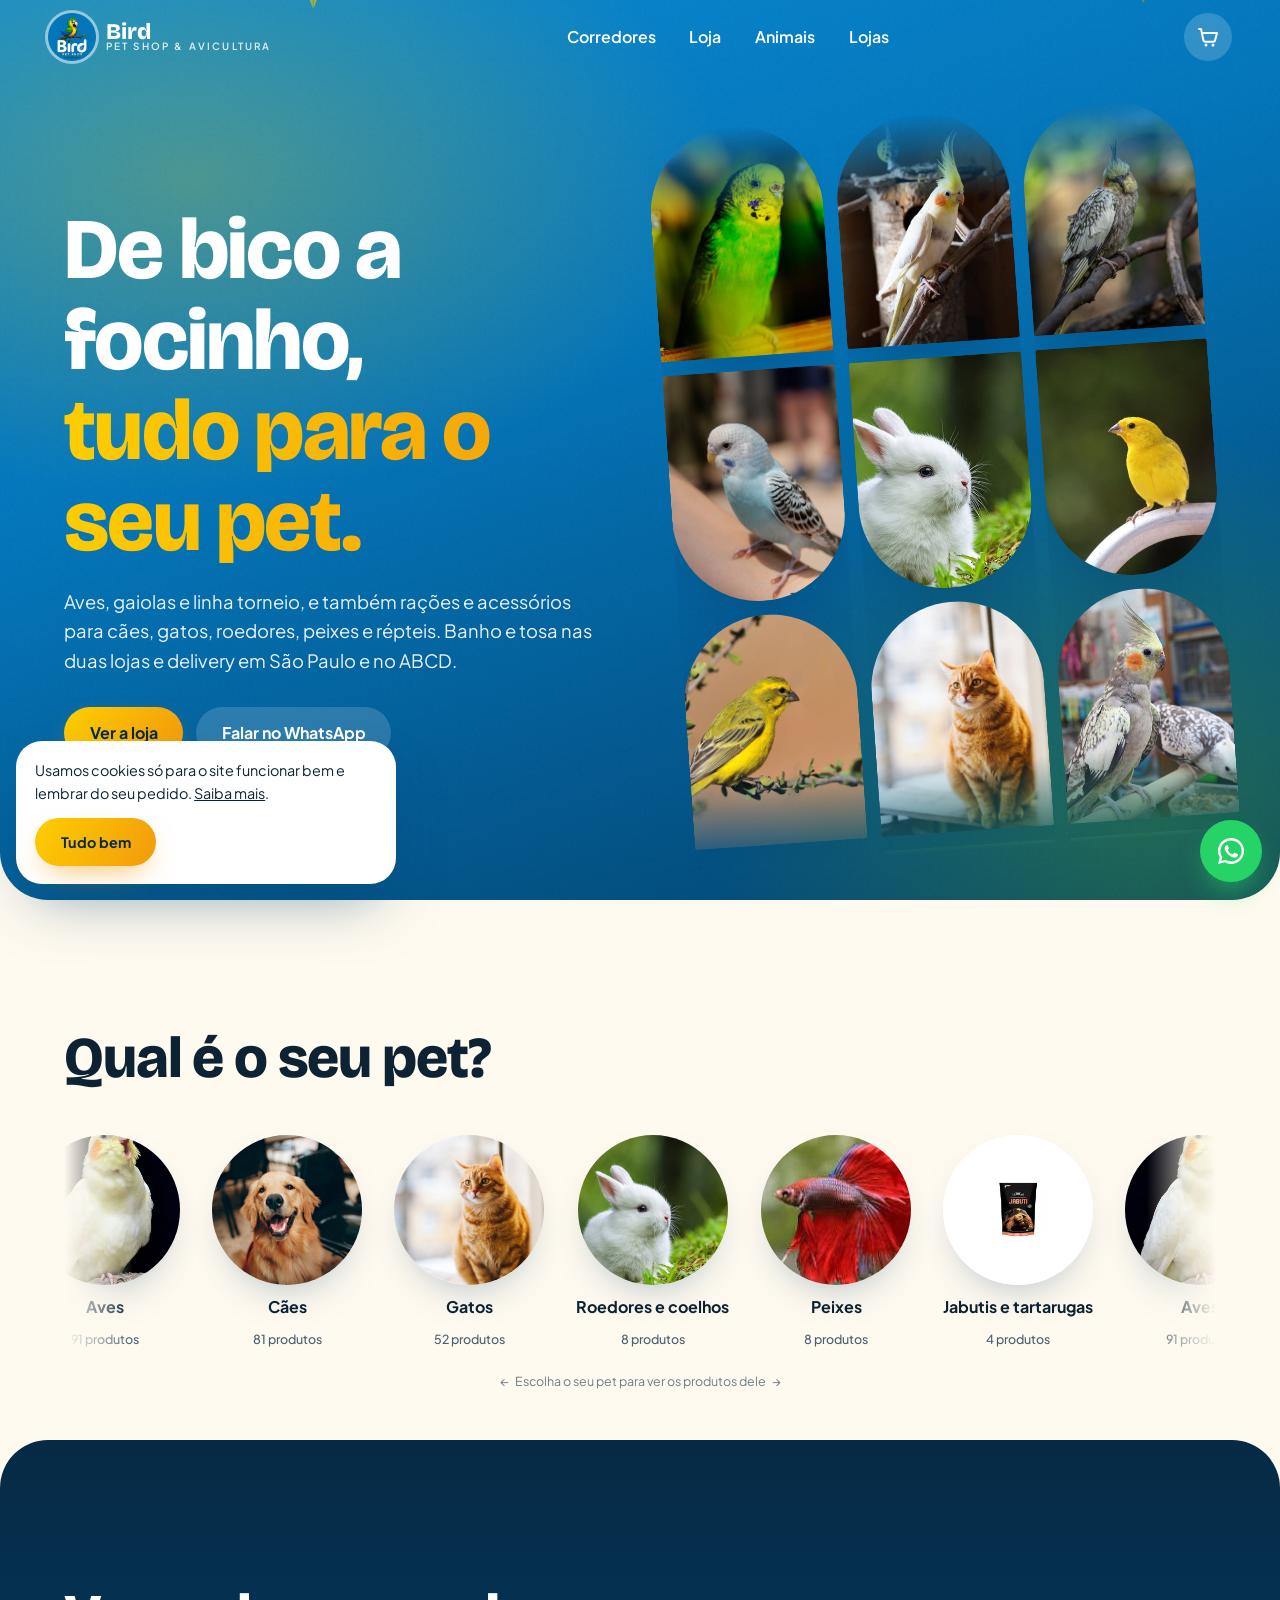
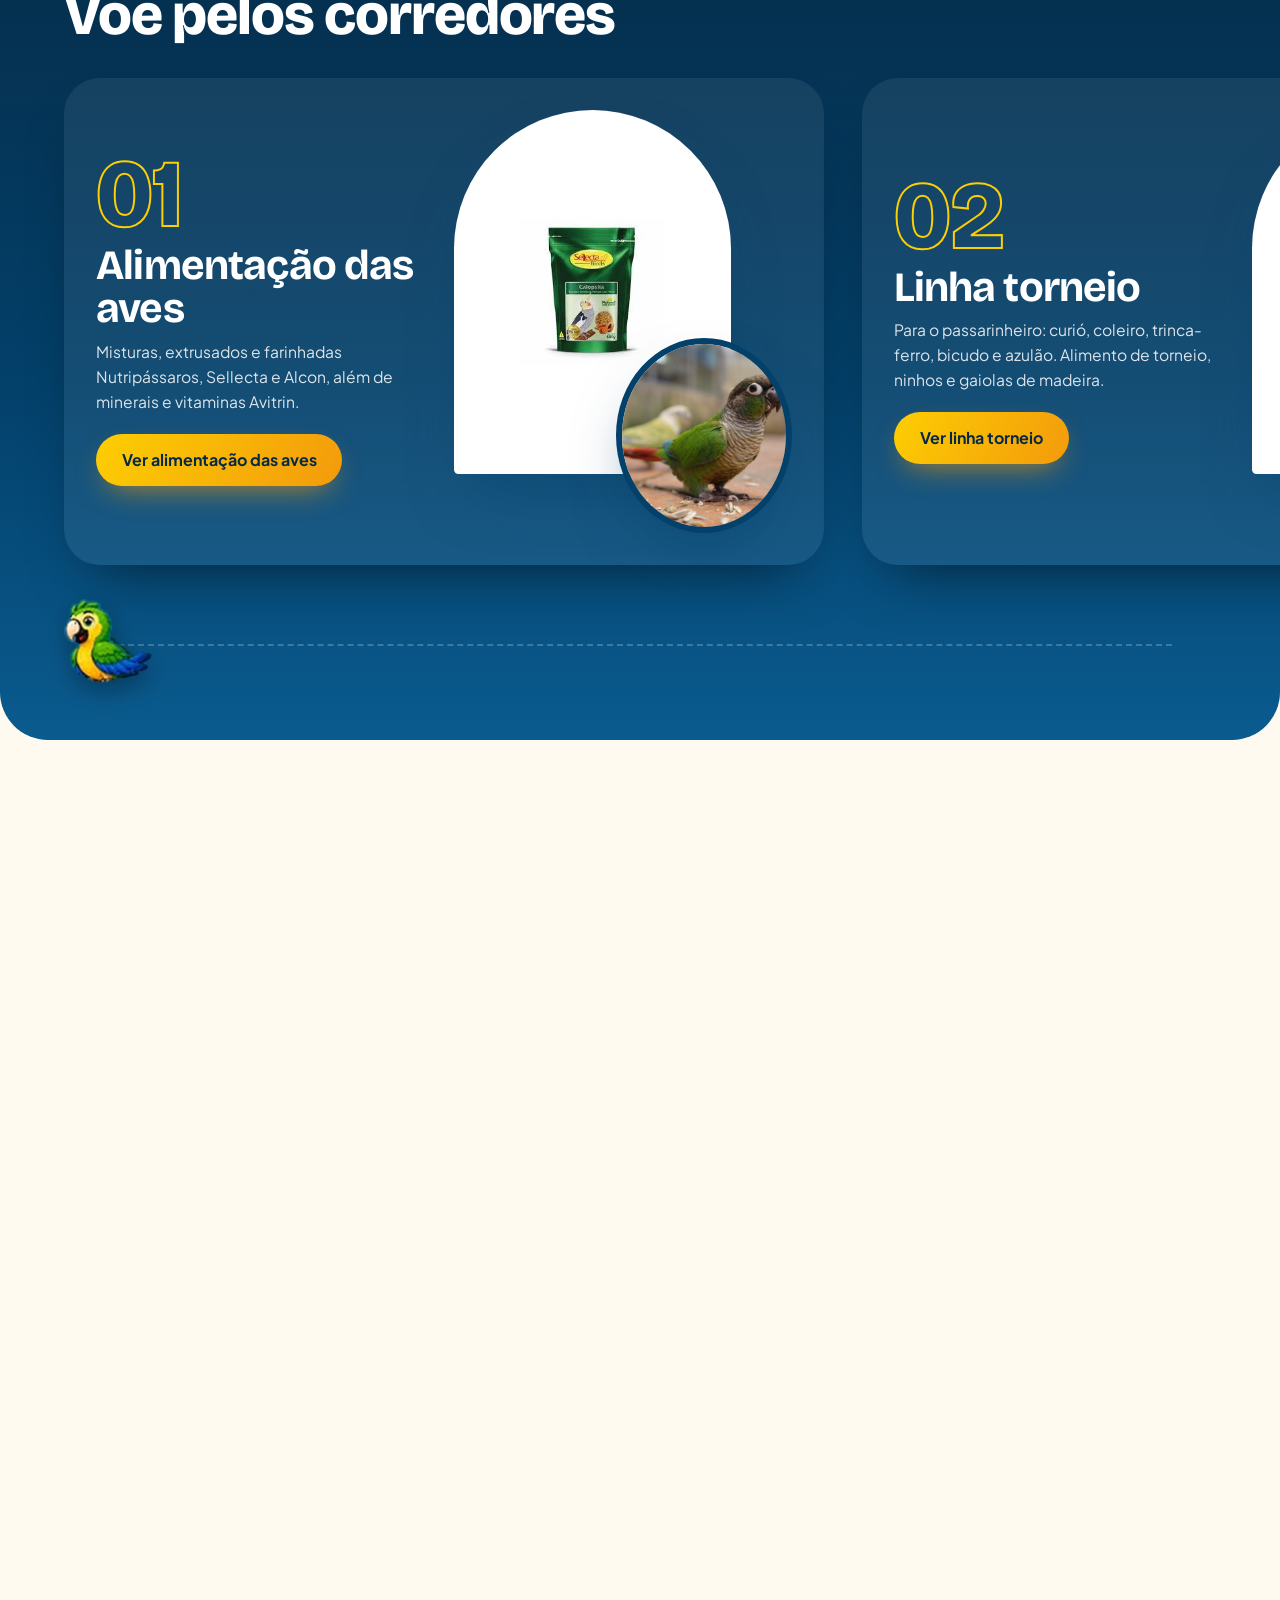
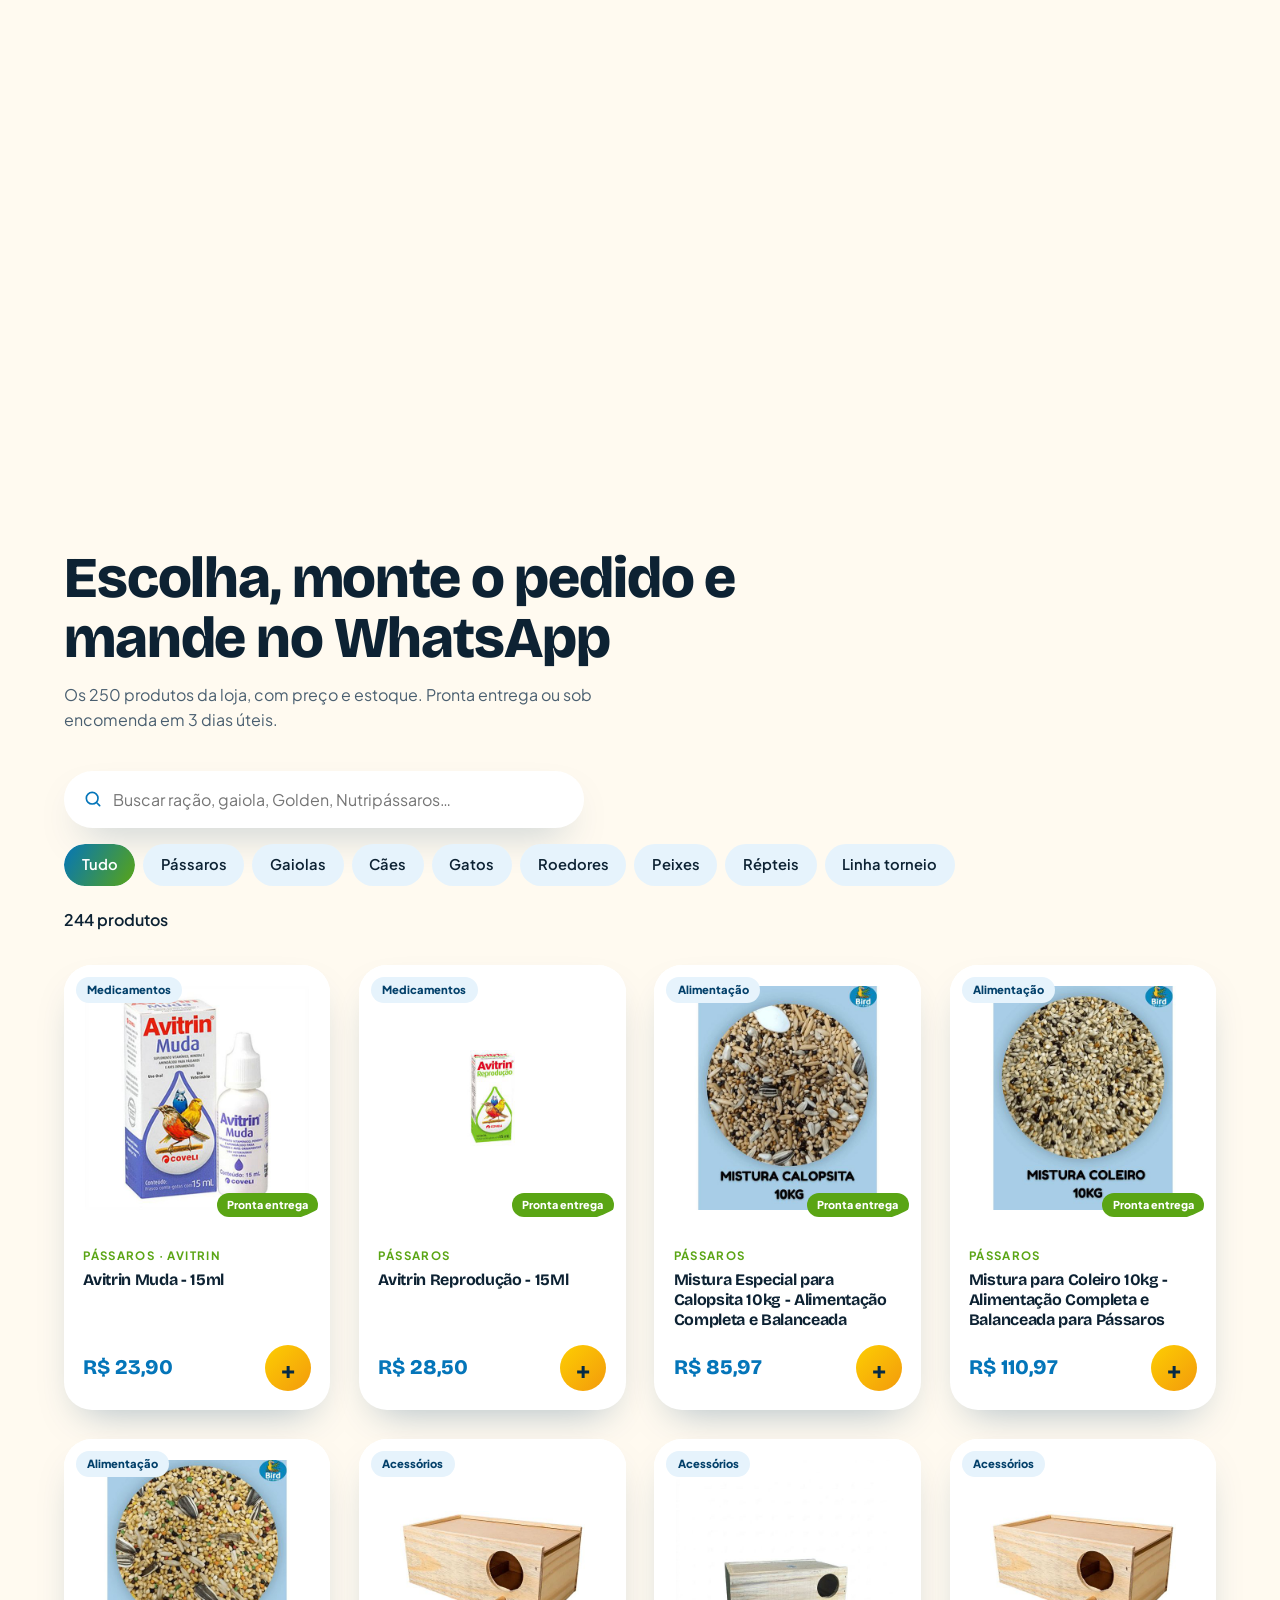
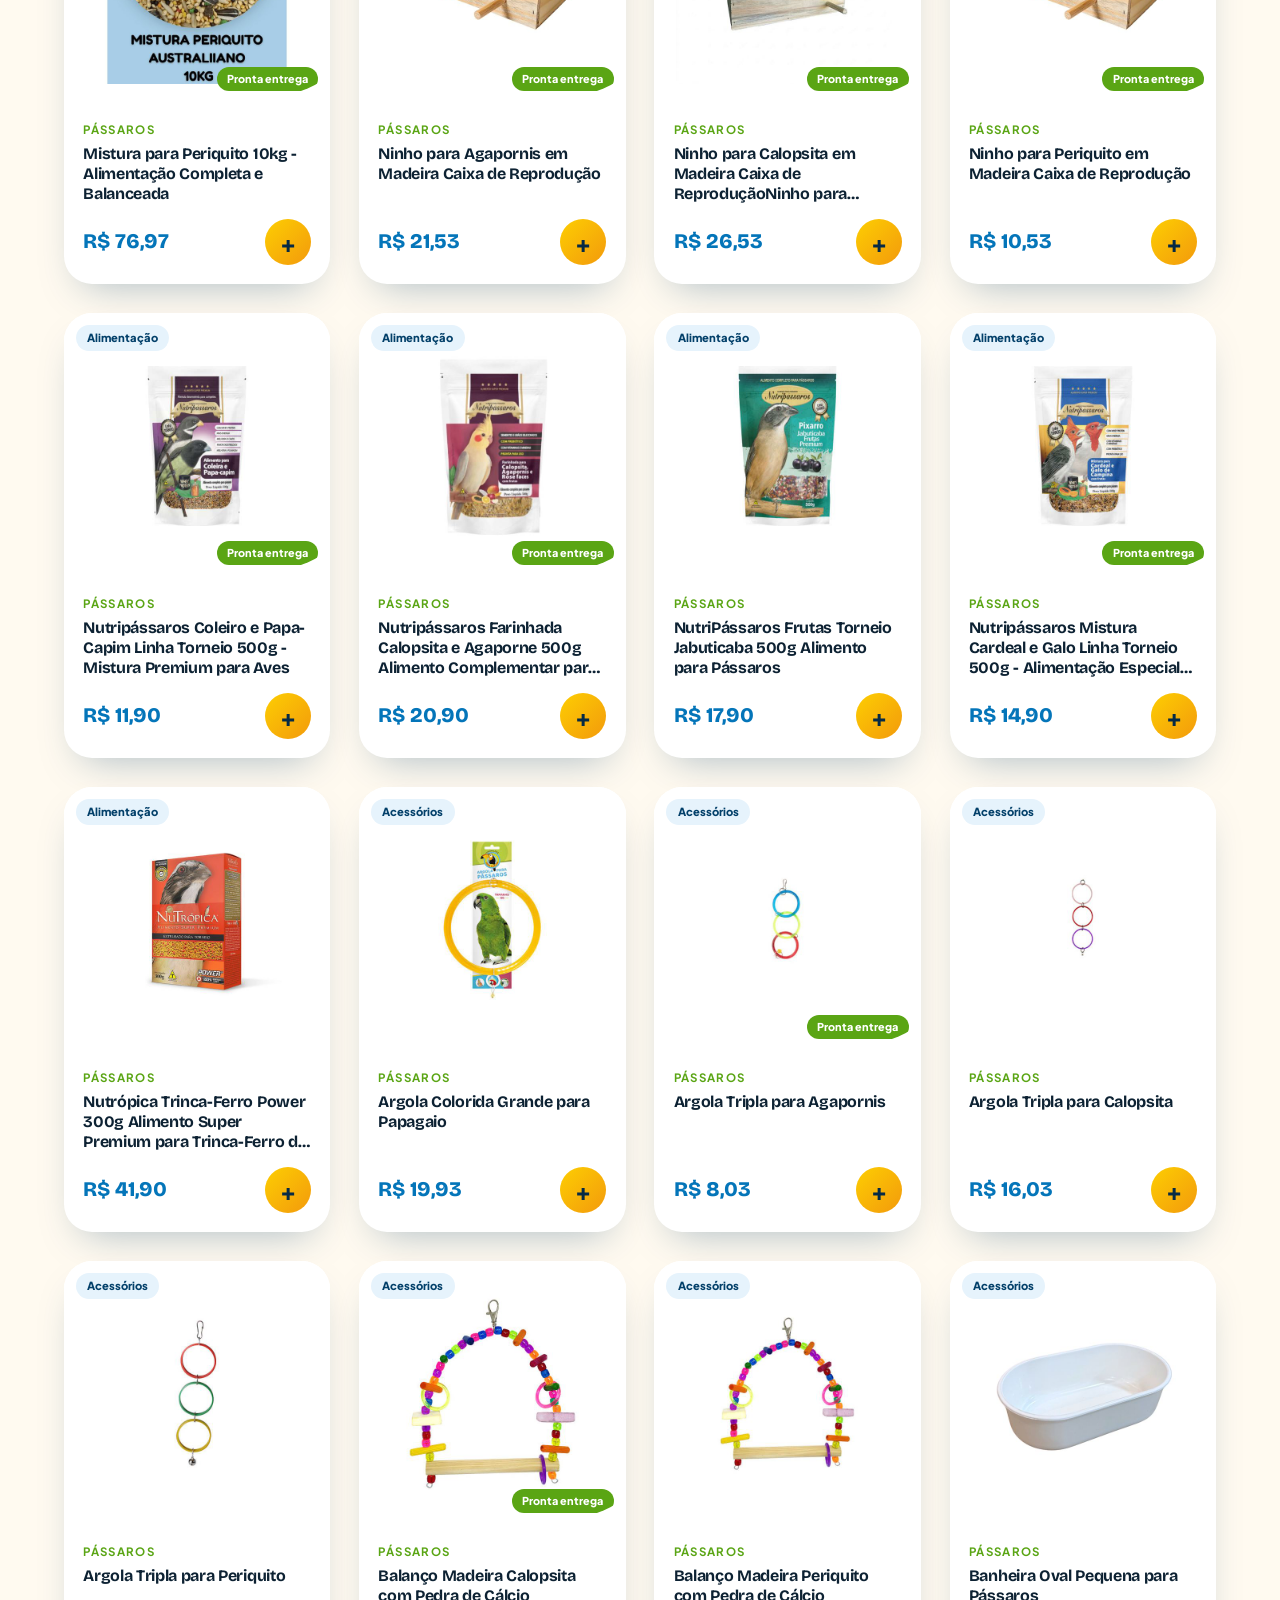
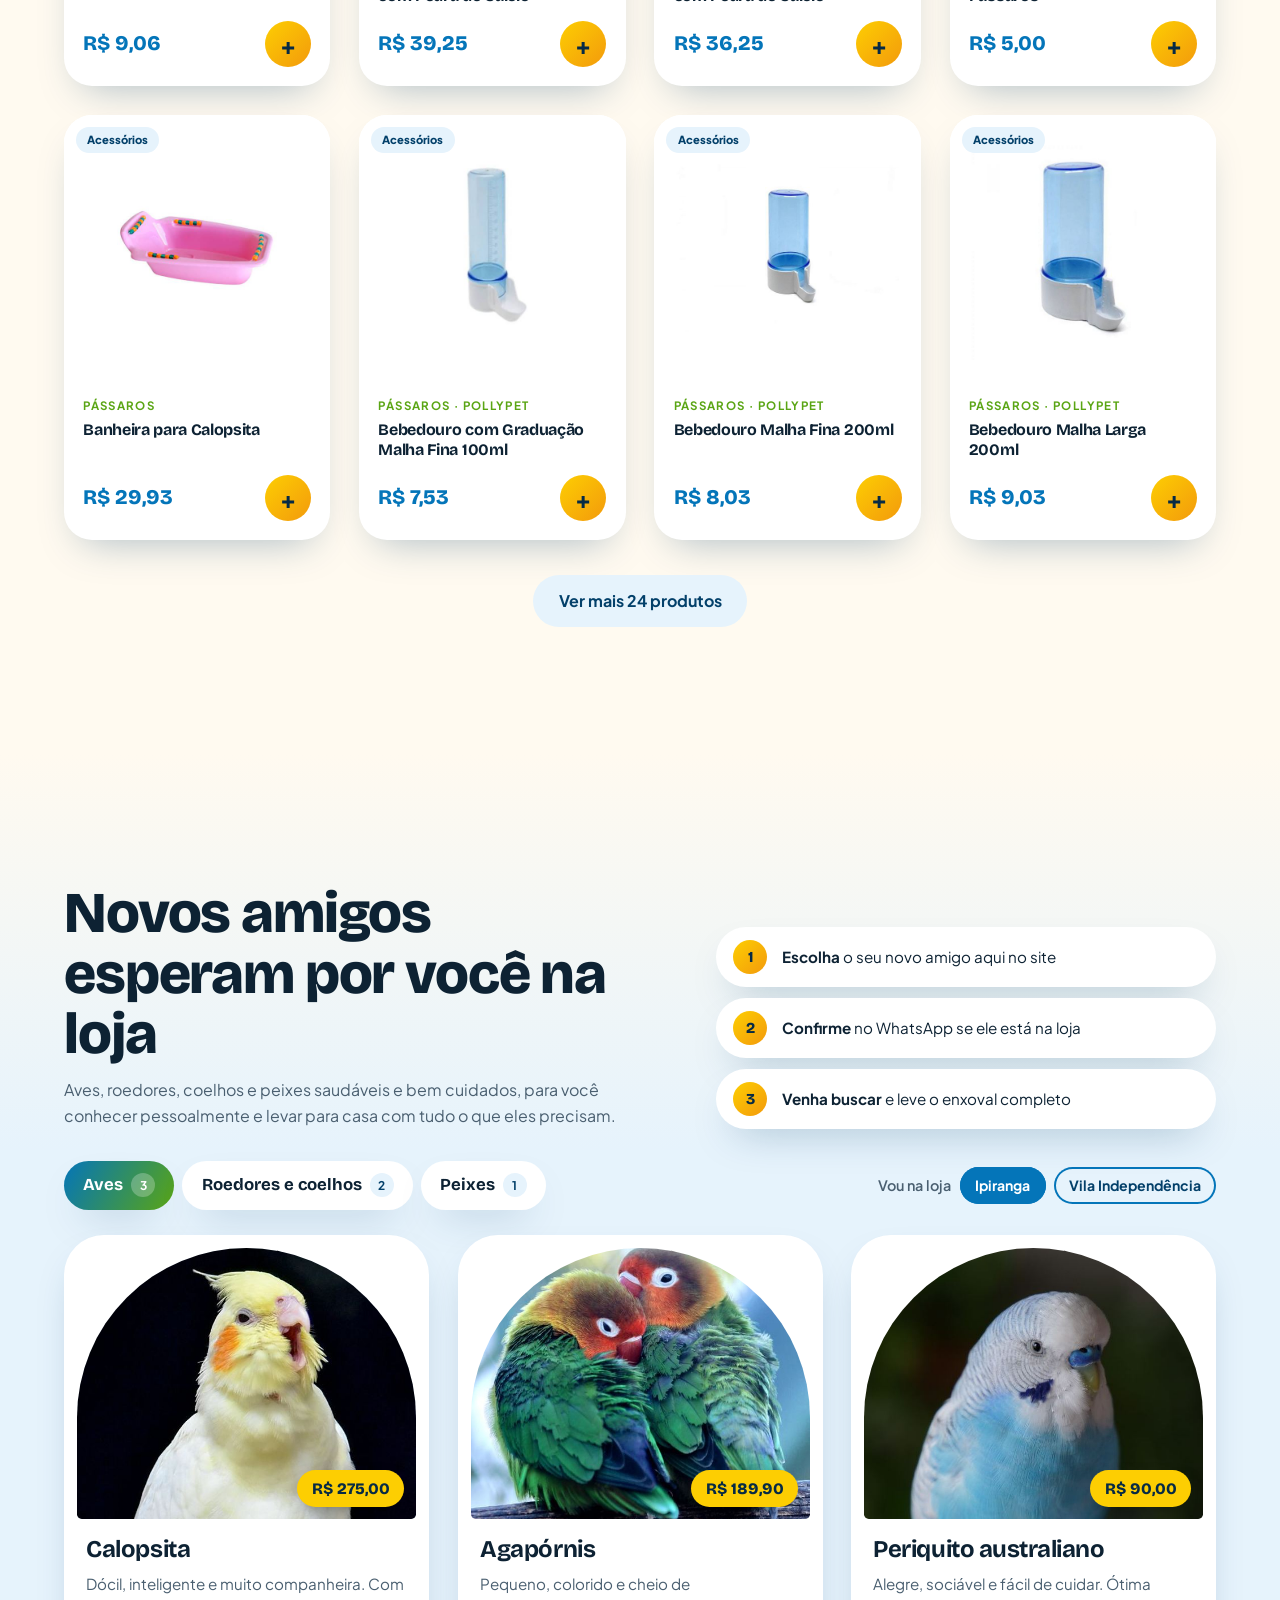
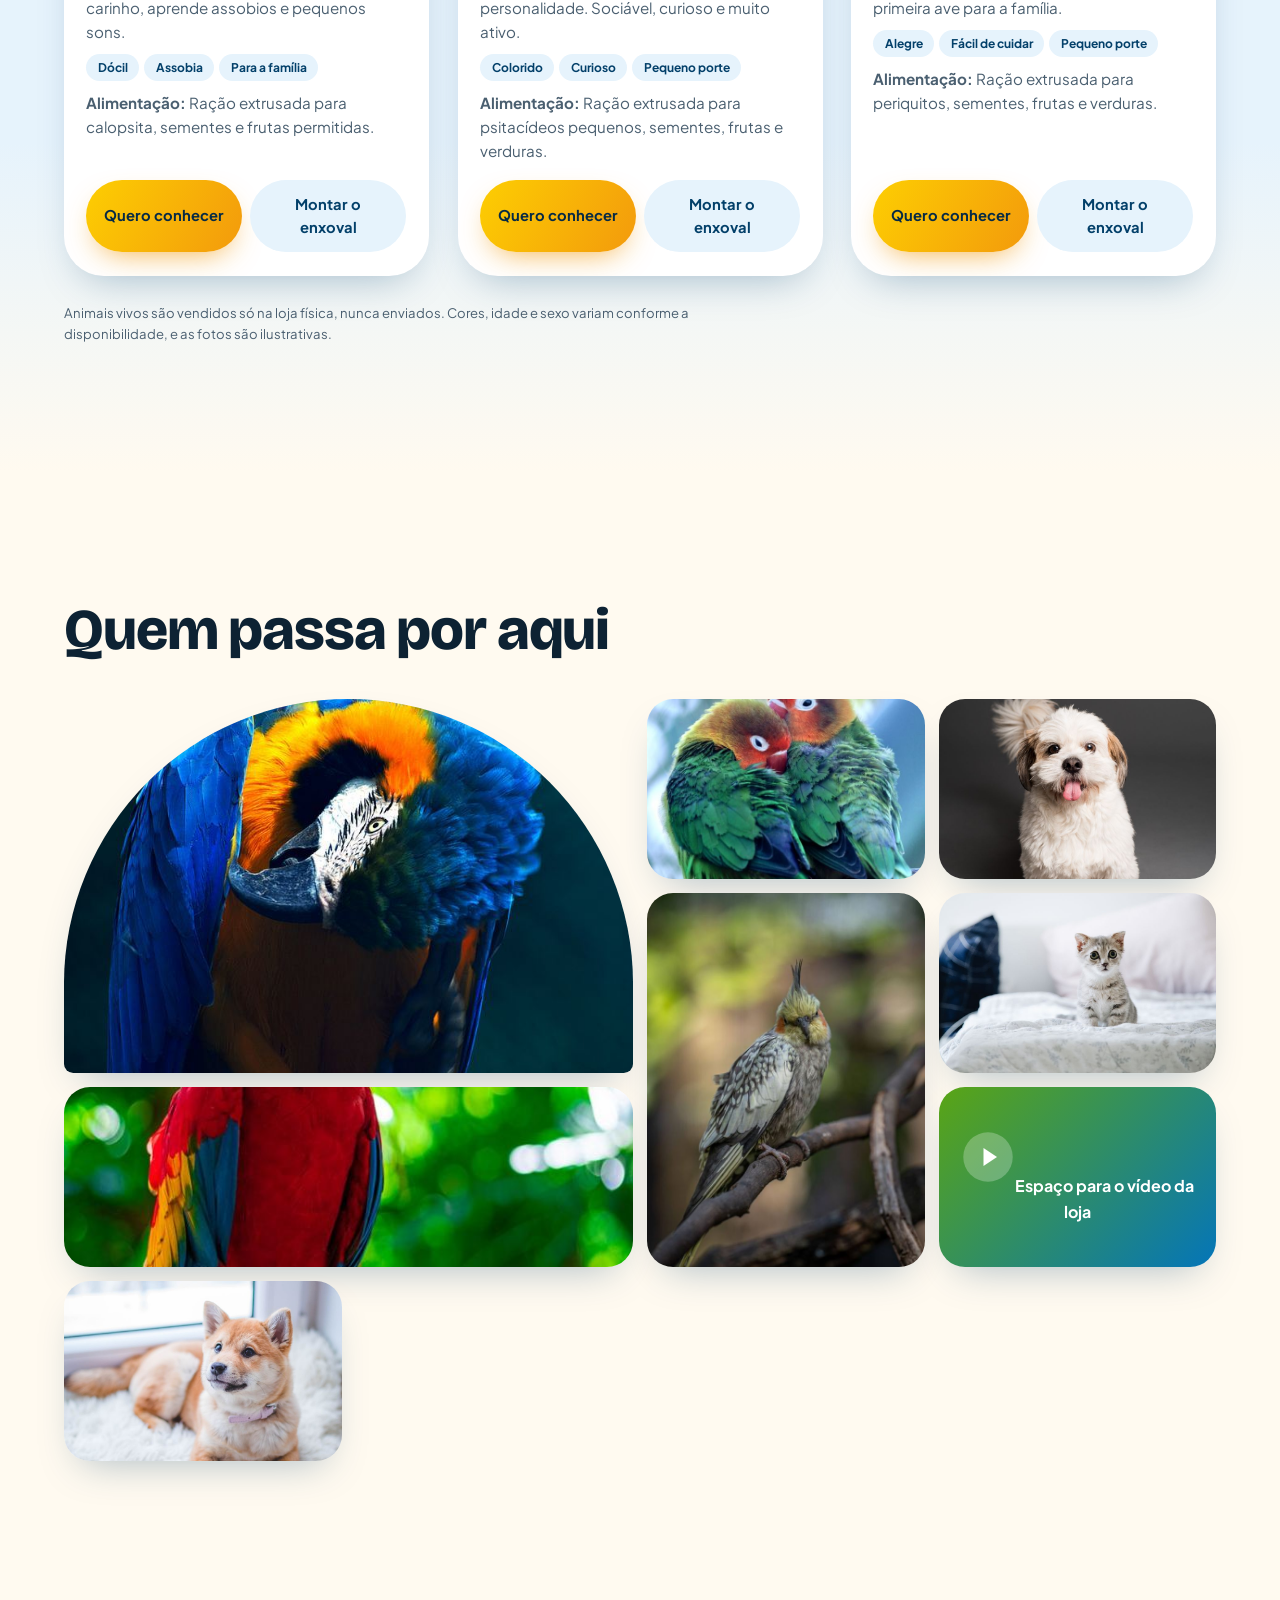
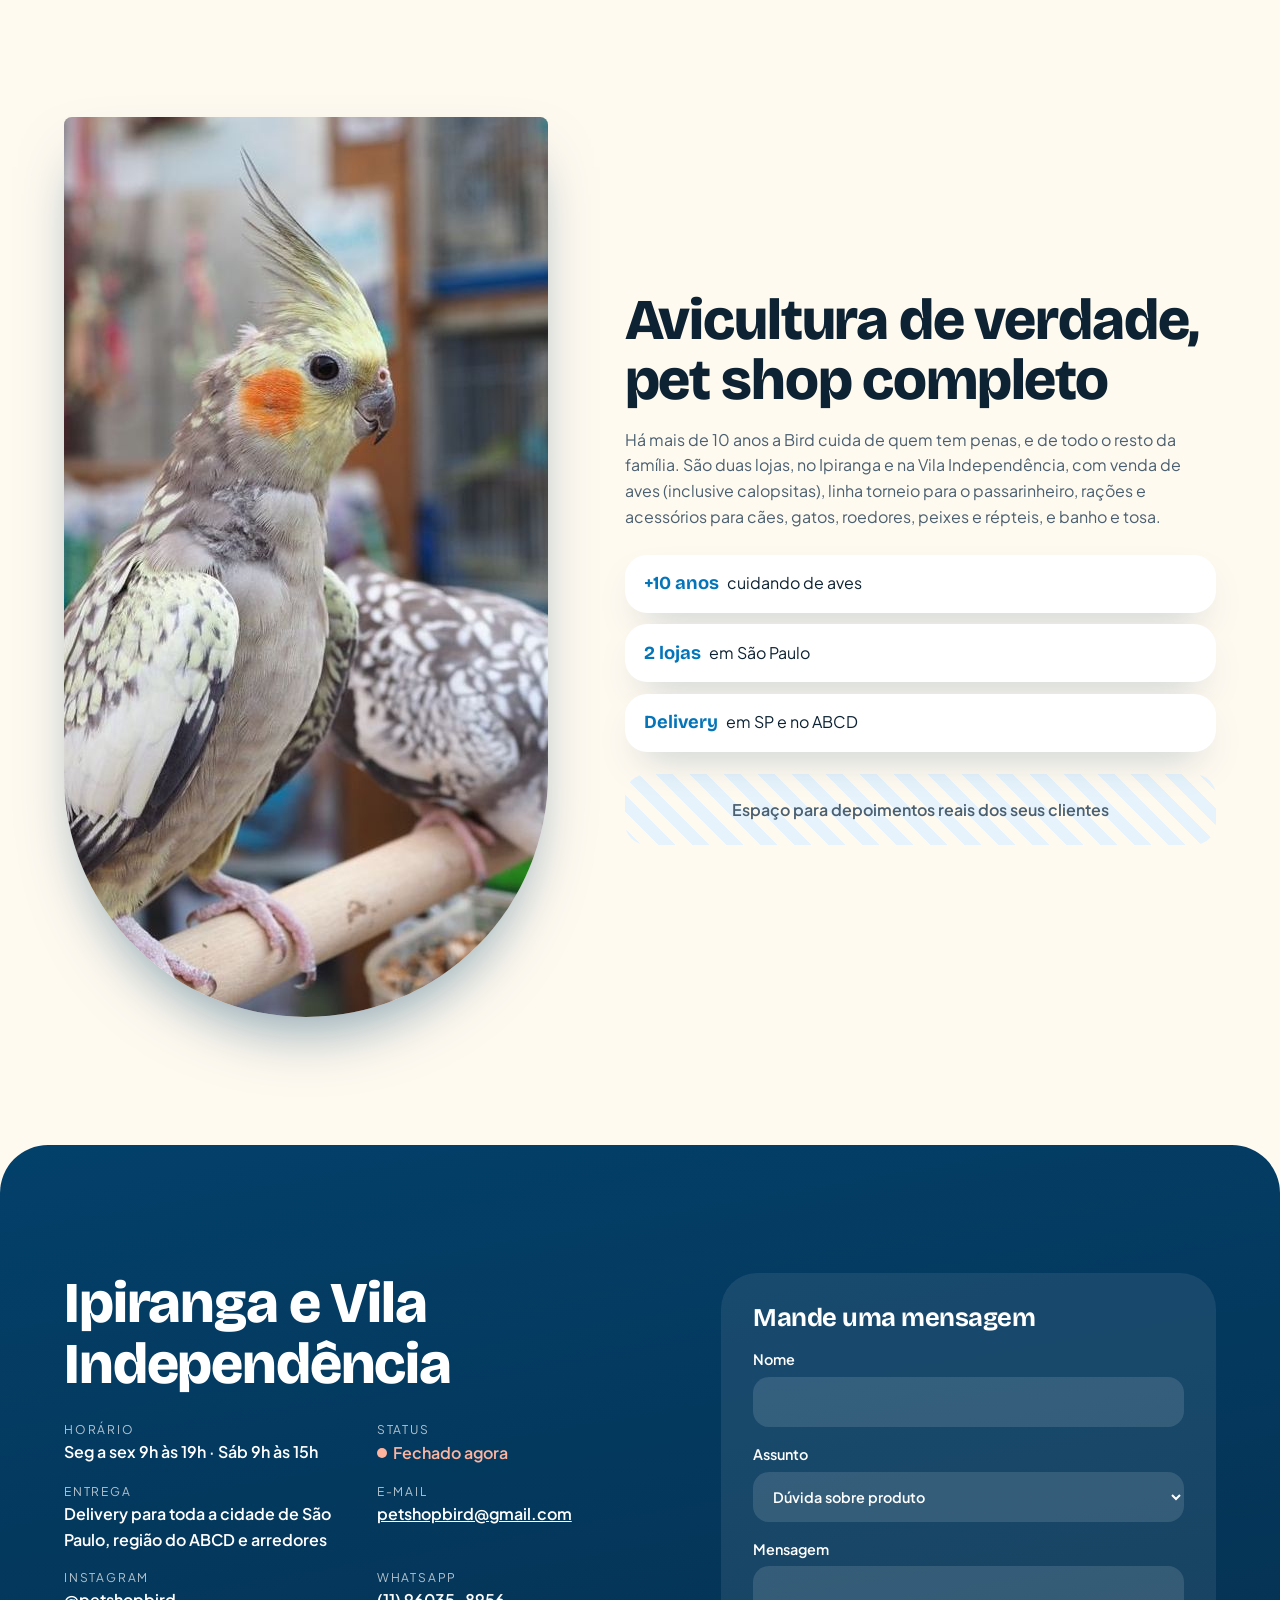
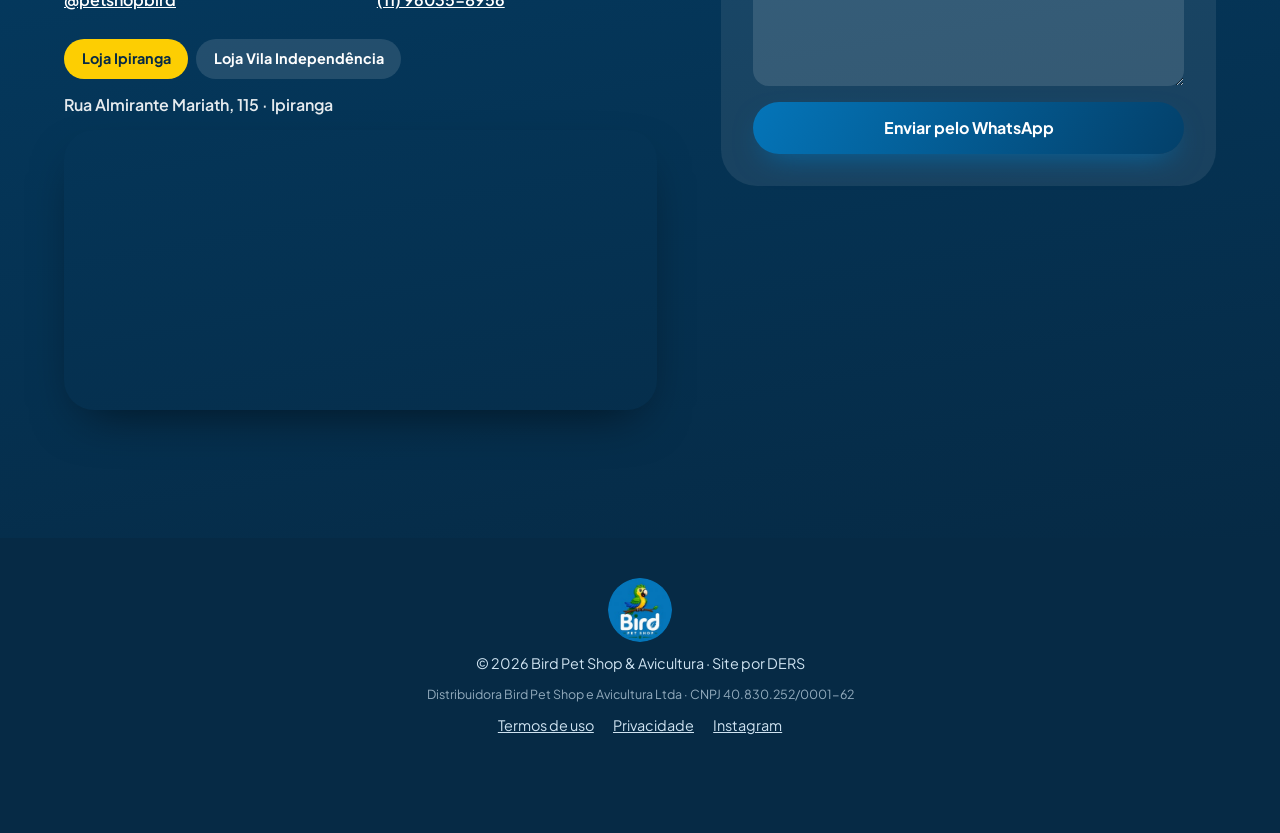
==== index.html @ 0724be49 "Papagaio da Bird voando pelos corredores, arrastável Co-Authored-By: Claude Opus 5.5 <noreply@anthro" ====
<!doctype html>
<html lang="pt-BR">
<head>
<meta charset="utf-8">
<meta name="viewport" content="width=device-width, initial-scale=1, viewport-fit=cover">
<title>Bird Pet Shop &amp; Avicultura · Ipiranga e Vila Independência, SP</title>
<meta name="description" content="Pet shop e avicultura no Ipiranga e na Vila Independência, em São Paulo: aves, gaiolas e linha torneio, rações e acessórios para cães, gatos, roedores, peixes e répteis, banho e tosa. Delivery em SP e ABCD.">
<meta name="theme-color" content="#0475b9">
<meta property="og:type" content="website">
<meta property="og:title" content="Bird Pet Shop &amp; Avicultura · Tudo para o seu pet">
<meta property="og:description" content="Avicultura e pet shop com duas lojas em São Paulo, banho e tosa e delivery. Monte seu pedido e mande pelo WhatsApp.">
<meta property="og:image" content="og.jpg">
<meta name="twitter:card" content="summary_large_image">
<link rel="icon" type="image/png" href="favicon.png">
<link rel="apple-touch-icon" href="favicon.png">
<link rel="preconnect" href="https://fonts.googleapis.com">
<link rel="preconnect" href="https://fonts.gstatic.com" crossorigin>
<link href="https://fonts.googleapis.com/css2?family=Bricolage+Grotesque:opsz,wght@12..96,500;12..96,700;12..96,800&family=Plus+Jakarta+Sans:wght@400;500;600;700&display=swap" rel="stylesheet">
<link rel="stylesheet" href="styles.css">
</head>
<body>

<!-- Intro: uma pena cai, vira a logo e as asas se abrem -->
<div id="intro" class="intro" aria-hidden="true">
  <div class="asa asa-esq"></div>
  <div class="asa asa-dir"></div>
  <div class="intro-palco">
    <svg class="intro-pena" viewBox="0 0 60 160" aria-hidden="true"><path d="M30 4C12 30 6 70 14 110c4 18 10 30 16 46 6-16 12-28 16-46 8-40 2-80-16-106z" fill="#fdce02"/><path d="M30 10v146" stroke="#f39a0c" stroke-width="3" stroke-linecap="round"/></svg>
    <img class="intro-logo" src="logo.png" alt="" width="200" height="200">
  </div>
</div>

<!-- Topo fixo -->
<header class="topo" id="topo-barra">
  <a class="marca" href="#inicio" aria-label="Bird Pet Shop, início">
    <img src="logo.png" alt="Logo Bird Pet Shop" width="48" height="48">
    <span>Bird<small>pet shop &amp; avicultura</small></span>
  </a>
  <nav class="menu" id="menu" aria-label="Seções">
    <a href="#corredores">Corredores</a>
    <a href="#loja">Loja</a>
    <a href="#vivos">Animais</a>
    <a href="#contato">Lojas</a>
  </nav>
  <div class="topo-acoes">
    <button class="btn-carrinho" id="abrir-carrinho" aria-label="Abrir carrinho">
      <svg viewBox="0 0 24 24" aria-hidden="true"><path d="M3 4h2l2.4 11.2a2 2 0 0 0 2 1.6h7.7a2 2 0 0 0 2-1.5L21 8H6.2" fill="none" stroke="currentColor" stroke-width="2" stroke-linecap="round" stroke-linejoin="round"/><circle cx="10" cy="20" r="1.5" fill="currentColor"/><circle cx="17" cy="20" r="1.5" fill="currentColor"/></svg>
      <span class="contador" id="contador" hidden>0</span>
    </button>
    <button class="btn-menu" id="btn-menu" aria-label="Abrir menu" aria-expanded="false" aria-controls="menu"><span></span><span></span></button>
  </div>
</header>

<main id="inicio">

  <!-- Primeira tela: colunas de aves subindo e descendo -->
  <section class="hero" id="hero">
    <div class="penas" id="penas" aria-hidden="true"></div>
    <div class="hero-texto">
      <h1>De bico a focinho, <em>tudo para o seu pet.</em></h1>
      <p class="hero-sub">Aves, gaiolas e linha torneio, e também rações e acessórios para cães, gatos, roedores, peixes e répteis. Banho e tosa nas duas lojas e delivery em São Paulo e no ABCD.</p>
      <div class="hero-botoes">
        <a class="btn btn-sol" href="#loja">Ver a loja</a>
        <a class="btn btn-vidro" data-whats="Olá! Vim pelo site da Bird e queria uma ajuda." href="#">Falar no WhatsApp</a>
      </div>
    </div>
    <div class="hero-colunas" id="hero-colunas" aria-label="Fotos de aves e pets"></div>
  </section>

  <!-- Para qual ave: atalho que filtra a loja -->
  <section class="especies secao" id="especies">
    <div class="cabeca">
      <h2>Qual é o seu pet?</h2>
    </div>
    <div class="especies-lista" id="especies-lista"></div>
    <p class="especies-dica">Escolha o seu pet para ver os produtos dele</p>
  </section>

  <!-- Interação assinatura: voo pelos corredores (rolagem horizontal presa) -->
  <section class="corredores" id="corredores" aria-label="Corredores da loja">
    <div class="corredores-fixo">
      <div class="corredores-cabeca">
        <h2>Voe pelos corredores</h2>
      </div>
      <div class="corredores-trilho" id="corredores-trilho"></div>
      <div class="voo" aria-hidden="true">
        <div class="voo-rastro"><span id="voo-feito"></span></div>
        <div class="ave-voo" id="voo-ave">
          <img class="ave-asa-tras" src="ave-asa.png" alt="" width="250" height="260">
          <img src="ave-corpo.png" alt="" width="250" height="260">
          <img class="ave-asa" src="ave-asa.png" alt="" width="250" height="260">
        </div>
        <p class="voo-dica" id="voo-dica">Arraste o passarinho</p>
      </div>
    </div>
  </section>

  <!-- Loja: catálogo com busca e filtros -->
  <section class="loja secao" id="loja">
    <div class="cabeca">
      <h2>Escolha, monte o pedido e mande no WhatsApp</h2>
      <p class="cabeca-sub">Os 250 produtos da loja, com preço e estoque. Pronta entrega ou sob encomenda em 3 dias úteis.</p>
    </div>
    <div class="filtros">
      <label class="busca">
        <svg viewBox="0 0 24 24" aria-hidden="true"><circle cx="11" cy="11" r="7" fill="none" stroke="currentColor" stroke-width="2"/><path d="m20 20-3.5-3.5" stroke="currentColor" stroke-width="2" stroke-linecap="round"/></svg>
        <input type="search" id="busca" placeholder="Buscar ração, gaiola, Golden, Nutripássaros…" aria-label="Buscar produtos">
      </label>
      <div class="pilulas" id="pilulas" role="group" aria-label="Departamentos"></div>
      <div class="subpilulas" id="subpilulas" role="group" aria-label="Subcategorias" hidden></div>
      <p class="filtro-ave" id="filtro-ave" hidden></p>
    </div>
    <div class="grade" id="grade"></div>
    <button class="btn btn-linha ver-mais" id="ver-mais" type="button" hidden>Ver mais</button>
    <p class="vazio" id="vazio" hidden>Nada encontrado. Tente outra palavra ou fale com a gente no WhatsApp.</p>
  </section>

  <!-- Animais vivos: só na loja física -->
  <section class="vivos secao" id="vivos">
    <div class="vivos-topo">
      <div class="cabeca">
        <h2>Novos amigos esperam por você na loja</h2>
        <p class="cabeca-sub">Aves, roedores, coelhos e peixes saudáveis e bem cuidados, para você conhecer pessoalmente e levar para casa com tudo o que eles precisam.</p>
      </div>
      <ol class="vivos-passos">
        <li><span><strong>Escolha</strong> o seu novo amigo aqui no site</span></li>
        <li><span><strong>Confirme</strong> no WhatsApp se ele está na loja</span></li>
        <li><span><strong>Venha buscar</strong> e leve o enxoval completo</span></li>
      </ol>
    </div>
    <div class="vivos-filtros">
      <div class="vivos-grupos" id="vivos-grupos" role="group" aria-label="Tipo de animal"></div>
      <div class="vivos-loja"><span>Vou na loja</span><div id="vivos-lojas" role="group" aria-label="Escolha a loja"></div></div>
    </div>
    <div class="vivos-lista" id="vivos-lista" aria-live="polite"></div>
    <p class="vivos-aviso">Animais vivos são vendidos só na loja física, nunca enviados. Cores, idade e sexo variam conforme a disponibilidade, e as fotos são ilustrativas.</p>
  </section>

  <!-- Galeria -->
  <section class="galeria secao" id="galeria">
    <div class="cabeca">
      <h2>Quem passa por aqui</h2>
    </div>
    <div class="galeria-grade" id="galeria-grade"></div>
  </section>

  <!-- Sobre -->
  <section class="sobre secao" id="sobre">
    <div class="sobre-foto"><img src="a-33953128.jpg" alt="Calopsitas coloridas no poleiro de uma loja" loading="lazy" width="700" height="900"></div>
    <div class="sobre-texto">
      <h2>Avicultura de verdade, pet shop completo</h2>
      <p>Há mais de 10 anos a Bird cuida de quem tem penas, e de todo o resto da família. São duas lojas, no Ipiranga e na Vila Independência, com venda de aves (inclusive calopsitas), linha torneio para o passarinheiro, rações e acessórios para cães, gatos, roedores, peixes e répteis, e banho e tosa.</p>
      <ul class="selos">
        <li><strong>+10 anos</strong> cuidando de aves</li>
        <li><strong>2 lojas</strong> em São Paulo</li>
        <li><strong>Delivery</strong> em SP e no ABCD</li>
      </ul>
      <div class="depoimentos-vaga">Espaço para depoimentos reais dos seus clientes</div>
    </div>
  </section>

  <!-- Contato -->
  <section class="contato secao" id="contato">
    <div class="contato-info">
      <h2>Ipiranga e Vila Independência</h2>
      <dl class="info">
        <div><dt>Horário</dt><dd id="horario-texto"></dd></div>
        <div><dt>Status</dt><dd><span class="aberto" id="aberto"></span></dd></div>
        <div><dt>Entrega</dt><dd id="entrega-texto"></dd></div>
        <div><dt>E-mail</dt><dd><a id="email-texto" href="#"></a></dd></div>
        <div><dt>Instagram</dt><dd><a href="https://instagram.com/petshopbird" target="_blank" rel="noopener">@petshopbird</a></dd></div>
        <div><dt>WhatsApp</dt><dd><a href="#" id="whats-texto" data-whats="Olá! Vim pelo site da Bird.">(11) 96035-8956</a></dd></div>
      </dl>
      <div class="unidades" id="unidades" role="group" aria-label="Escolha a loja"></div>
      <p class="endereco" id="endereco-texto"></p>
      <div class="mapa">
        <iframe id="mapa-frame" title="Mapa da loja" loading="lazy" referrerpolicy="no-referrer-when-downgrade" src="about:blank"></iframe>
      </div>
    </div>
    <form class="contato-form" id="form-contato">
      <h3>Mande uma mensagem</h3>
      <label class="campo">Nome<input id="ct-nome" required autocomplete="name"></label>
      <label class="campo">Assunto
        <select id="ct-assunto"><option>Dúvida sobre produto</option><option>Encomenda</option><option>Banho e tosa</option><option>Animais vivos</option><option>Delivery</option><option>Outro</option></select>
      </label>
      <label class="campo">Mensagem<textarea id="ct-msg" rows="4" required></textarea></label>
      <button class="btn btn-azul" type="submit">Enviar pelo WhatsApp</button>
    </form>
  </section>

</main>

<footer class="rodape">
  <img src="logo.png" alt="" width="64" height="64" loading="lazy">
  <p>© <span id="ano">2026</span> Bird Pet Shop &amp; Avicultura · Site por DERS</p>
  <p class="rodape-cnpj">Distribuidora Bird Pet Shop e Avicultura Ltda · CNPJ 40.830.252/0001-62</p>
  <p class="rodape-links"><a href="termos.html">Termos de uso</a><a href="privacidade.html">Privacidade</a><a href="https://instagram.com/petshopbird" target="_blank" rel="noopener">Instagram</a></p>
</footer>

<!-- WhatsApp flutuante -->
<a class="whats-flutuante" href="#" data-whats="Olá! Vim pelo site da Bird." aria-label="Falar no WhatsApp">
  <svg viewBox="0 0 32 32" aria-hidden="true"><path fill="currentColor" d="M16 3a13 13 0 0 0-11.2 19.6L3 29l6.6-1.7A13 13 0 1 0 16 3zm0 23.6a10.6 10.6 0 0 1-5.4-1.5l-.4-.2-3.9 1 1-3.8-.2-.4A10.6 10.6 0 1 1 16 26.6zm5.8-7.9c-.3-.2-1.9-.9-2.2-1s-.5-.2-.7.2-.8 1-1 1.2-.4.2-.7.1a8.7 8.7 0 0 1-4.3-3.8c-.3-.6.3-.5 1-1.7.1-.2 0-.4 0-.5l-1-2.4c-.3-.6-.5-.5-.7-.5h-.6a1.2 1.2 0 0 0-.9.4 3.7 3.7 0 0 0-1.1 2.7 6.5 6.5 0 0 0 1.3 3.4 14.6 14.6 0 0 0 5.6 5c2.1.9 2.9 1 4 .8a3.4 3.4 0 0 0 2.2-1.6 2.8 2.8 0 0 0 .2-1.6c-.1-.1-.3-.2-.6-.4z"/></svg>
</a>

<!-- Produto aberto -->
<div class="modal" id="modal-produto" hidden role="dialog" aria-modal="true" aria-labelledby="mp-nome">
  <div class="modal-fundo" data-fechar></div>
  <div class="modal-caixa">
    <button class="fechar" data-fechar aria-label="Fechar">×</button>
    <div class="mp-foto"><img id="mp-img" src="" alt=""></div>
    <div class="mp-info">
      <h3 id="mp-nome"></h3>
      <p id="mp-desc"></p>
      <p class="mp-ideal" id="mp-ideal"></p>
      <div class="mp-linha">
        <div class="qtd"><button type="button" id="mp-menos" aria-label="Menos">−</button><span id="mp-qtd">1</span><button type="button" id="mp-mais" aria-label="Mais">+</button></div>
        <strong class="preco" id="mp-preco"></strong>
      </div>
      <button class="btn btn-sol largo" id="mp-add">Adicionar ao pedido</button>
    </div>
  </div>
</div>

<!-- Carrinho -->
<aside class="carrinho" id="carrinho" hidden aria-label="Seu pedido">
  <div class="carrinho-fundo" data-fechar-c></div>
  <div class="carrinho-painel">
    <div class="carrinho-topo">
      <h3>Seu pedido</h3>
      <button class="fechar" data-fechar-c aria-label="Fechar">×</button>
    </div>
    <div class="carrinho-itens" id="carrinho-itens"></div>
    <div class="carrinho-pe" id="carrinho-pe">
      <div class="total"><span>Total</span><strong id="total">R$ 0,00</strong></div>
      <div class="entrega" role="radiogroup" aria-label="Como receber">
        <label><input type="radio" name="entrega" value="Retirar na loja" checked> Retirar na loja</label>
        <label><input type="radio" name="entrega" value="Delivery (SP e ABCD)"> Delivery</label>
      </div>
      <label class="campo">Seu nome<input id="c-nome" autocomplete="name"></label>
      <button class="btn btn-azul largo" id="enviar-pedido">Enviar pedido pelo WhatsApp</button>
      <button class="btn btn-linha largo" id="pagar-online">Pagar online (Pix ou cartão)</button>
    </div>
    <div class="pagamento" id="pagamento" hidden>
      <h4>Pagamento online</h4>
      <div class="pg-abas" role="tablist">
        <button class="ativa" data-pg="pix" role="tab">Pix</button>
        <button data-pg="cartao" role="tab">Cartão</button>
      </div>
      <div class="pg-pix" id="pg-pix">
        <div class="qr" aria-hidden="true"></div>
        <p>Total: <strong id="pg-total"></strong></p>
      </div>
      <div class="pg-cartao" id="pg-cartao" hidden>
        <label class="campo">Número do cartão<input inputmode="numeric" placeholder="0000 0000 0000 0000"></label>
        <div class="duas"><label class="campo">Validade<input placeholder="MM/AA"></label><label class="campo">CVV<input inputmode="numeric" placeholder="000"></label></div>
      </div>
      <p class="aviso-exemplo">Exemplo de tela. No site final o pagamento online é ligado a um meio de pagamento seguro (Mercado Pago, por exemplo).</p>
      <button class="btn btn-linha largo" id="voltar-pedido">Voltar</button>
    </div>
  </div>
</aside>

<!-- Foto ampliada -->
<div class="lightbox" id="lightbox" hidden role="dialog" aria-modal="true" aria-label="Foto ampliada">
  <button class="fechar" id="lb-fechar" aria-label="Fechar">×</button>
  <img id="lb-img" src="" alt="">
</div>

<!-- Aviso de cookies -->
<div class="cookies" id="cookies" hidden>
  <p>Usamos cookies só para o site funcionar bem e lembrar do seu pedido. <a href="privacidade.html">Saiba mais</a>.</p>
  <button class="btn btn-sol" id="cookies-ok">Tudo bem</button>
</div>

<div class="toast" id="toast" role="status" aria-live="polite"></div>

<script src="produtos.js"></script>
<script src="script.js"></script>
</body>
</html>
---- styles.css ----
/* Birds Pet Shop · protótipo DERS
   Conceito: "abrir as asas". Céu azul da logo, verde e amarelo do papagaio, penas que flutuam. */

:root {
  --azul: #0475b9;
  --azul-escuro: #03406a;
  --azul-noite: #062a45;
  --ceu: #e6f3fc;
  --verde: #5aa514;
  --verde-escuro: #2f6f0c;
  --amarelo: #fdce02;
  --laranja: #f39a0c;
  --creme: #fffaf0;
  --texto: #0d2233;
  --texto-suave: #4a5f70;
  --branco: #ffffff;
  --sombra: 0 18px 40px -18px rgba(3, 64, 106, .35);
  --sombra-forte: 0 30px 60px -20px rgba(3, 64, 106, .5);
  --raio: 28px;
  --raio-arco: 999px 999px 32px 32px;
  --mola: cubic-bezier(.34, 1.56, .64, 1);
  --suave: cubic-bezier(.22, 1, .36, 1);
  --f-titulo: "Bricolage Grotesque", system-ui, sans-serif;
  --f-texto: "Plus Jakarta Sans", system-ui, sans-serif;
  --fundo: var(--creme);
  --cartao: #ffffff;
}

@media (prefers-color-scheme: dark) {
  :root {
    --fundo: #061e31;
    --cartao: #0b2e49;
    --texto: #eaf4fb;
    --texto-suave: #a9c2d4;
    --ceu: #0a2a42;
    --creme: #061e31;
    --sombra: 0 18px 40px -18px rgba(0, 0, 0, .6);
  }
}

* { box-sizing: border-box; margin: 0; padding: 0; }
[hidden] { display: none !important; }
html { scroll-behavior: smooth; -webkit-text-size-adjust: 100%; }
body {
  font-family: var(--f-texto);
  color: var(--texto);
  background: var(--fundo);
  line-height: 1.6;
  overflow-x: hidden;
  overflow-x: clip;
}
body.travado { overflow: hidden; }
img { max-width: 100%; display: block; }
a { color: inherit; }
button, input, select, textarea { font: inherit; color: inherit; }
button { cursor: pointer; border: 0; background: none; }
:focus-visible { outline: 3px solid var(--amarelo); outline-offset: 3px; border-radius: 8px; }
h1, h2, h3, h4 { font-family: var(--f-titulo); line-height: 1.05; letter-spacing: -.02em; }
h2 { font-size: clamp(2rem, 5.5vw, 3.6rem); font-weight: 800; }
.rotulo {
  font-size: .75rem; font-weight: 700; letter-spacing: .18em; text-transform: uppercase;
  color: var(--azul); margin-bottom: .6rem;
}
@media (prefers-color-scheme: dark) { .rotulo { color: var(--amarelo); } }
.secao { padding: clamp(4.5rem, 10vw, 8rem) clamp(1rem, 5vw, 4rem); position: relative; }
.cabeca { max-width: 760px; margin-bottom: 2.4rem; }

/* Botões */
.btn {
  display: inline-flex; align-items: center; justify-content: center; gap: .5rem;
  min-height: 52px; padding: .8rem 1.6rem; border-radius: 999px;
  font-weight: 700; text-decoration: none; position: relative; overflow: hidden;
  transition: transform .35s var(--mola), box-shadow .3s;
  -webkit-tap-highlight-color: transparent;
}
.btn:hover { transform: translateY(-3px); }
.btn:active { transform: scale(.94); }
.btn-sol { background: linear-gradient(120deg, var(--amarelo), var(--laranja)); color: var(--azul-noite); box-shadow: 0 12px 30px -12px rgba(243, 154, 12, .8); }
.btn-azul { background: linear-gradient(120deg, var(--azul), var(--azul-escuro)); color: #fff; box-shadow: 0 12px 30px -12px rgba(4, 117, 185, .8); }
.btn-vidro { background: rgba(255, 255, 255, .16); color: #fff; backdrop-filter: blur(10px); -webkit-backdrop-filter: blur(10px); }
.btn-linha { background: var(--ceu); color: var(--azul-escuro); }
@media (prefers-color-scheme: dark) { .btn-linha { color: var(--texto); } }
.largo { width: 100%; }
.btn .pluma {
  position: absolute; width: 10px; height: 22px; border-radius: 50% 50% 50% 50% / 70% 70% 30% 30%;
  background: currentColor; opacity: .5; pointer-events: none;
  animation: pluma .8s var(--suave) forwards;
}
@keyframes pluma { to { transform: translate(var(--dx), var(--dy)) rotate(var(--r)); opacity: 0; } }

/* Intro */
.intro { position: fixed; inset: 0; z-index: 100; perspective: 1400px; cursor: pointer; }
.asa {
  position: absolute; top: 0; bottom: 0; width: 50.5%;
  background: radial-gradient(120% 90% at 50% 40%, #0a8ad4, var(--azul) 45%, var(--azul-escuro));
  transition: transform .75s var(--suave), opacity .75s;
}
.asa-esq { left: 0; transform-origin: left center; border-radius: 0 40px 40px 0; }
.asa-dir { right: 0; transform-origin: right center; border-radius: 40px 0 0 40px; }
.intro-palco { position: absolute; inset: 0; display: grid; place-items: center; }
.intro-pena {
  position: absolute; width: 46px; top: -170px; left: 50%; margin-left: -23px;
  animation: pena-cai 1.05s var(--suave) forwards;
}
@keyframes pena-cai {
  0% { transform: translate(0, 0) rotate(-30deg); }
  35% { transform: translate(-50px, 32vh) rotate(25deg); }
  70% { transform: translate(30px, 44vh) rotate(-15deg); opacity: 1; }
  100% { transform: translate(0, 50vh) rotate(0) scale(.2); opacity: 0; }
}
.intro-logo {
  width: min(42vw, 190px); border-radius: 50%;
  box-shadow: 0 0 0 10px rgba(255, 255, 255, .12), 0 30px 70px rgba(0, 0, 0, .35);
  transform: scale(0); animation: logo-pousa .7s .85s var(--mola) forwards;
}
@keyframes logo-pousa { 60% { transform: scale(1.12) rotate(-4deg); } 100% { transform: scale(1); } }
.intro.abrindo .asa-esq { transform: rotateY(-85deg); opacity: 0; }
.intro.abrindo .asa-dir { transform: rotateY(85deg); opacity: 0; }
.intro.abrindo .intro-palco { transition: transform .6s var(--suave), opacity .5s; transform: scale(.6) translateY(-30px); opacity: 0; }
.intro.fim { display: none; }

/* Topo fixo */
.topo {
  position: fixed; top: 0; left: 0; right: 0; z-index: 50;
  display: flex; align-items: center; justify-content: space-between; gap: 1rem;
  padding: .8rem clamp(1rem, 4vw, 3rem);
  transition: background .4s, box-shadow .4s, padding .4s;
  color: #fff;
}
.topo.rolou {
  background: rgba(4, 117, 185, .78); backdrop-filter: blur(14px) saturate(1.4); -webkit-backdrop-filter: blur(14px) saturate(1.4);
  box-shadow: 0 10px 30px -15px rgba(3, 64, 106, .6); padding-block: .5rem;
}
.marca { display: flex; align-items: center; gap: .6rem; text-decoration: none; }
.marca img { width: 48px; height: 48px; border-radius: 50%; box-shadow: 0 0 0 3px rgba(255, 255, 255, .5); transition: transform .5s var(--mola); }
.marca:hover img { transform: rotate(-12deg) scale(1.08); }
.marca span { font-family: var(--f-titulo); font-weight: 800; font-size: 1.4rem; line-height: .9; }
.marca small { display: block; font-family: var(--f-texto); font-weight: 600; font-size: .62rem; letter-spacing: .22em; text-transform: uppercase; opacity: .85; }
.menu { display: flex; gap: .3rem; }
.menu a { text-decoration: none; font-weight: 600; padding: .5rem .9rem; border-radius: 999px; transition: background .3s; }
.menu a:hover { background: rgba(255, 255, 255, .18); }
.topo-acoes { display: flex; align-items: center; gap: .4rem; }
.btn-carrinho { position: relative; width: 48px; height: 48px; border-radius: 50%; display: grid; place-items: center; background: rgba(255, 255, 255, .18); color: #fff; transition: transform .4s var(--mola); }
.btn-carrinho svg { width: 24px; height: 24px; }
.btn-carrinho.pulou { animation: pulo .6s var(--mola); }
@keyframes pulo { 30% { transform: translateY(-10px) rotate(-8deg); } 60% { transform: translateY(0) rotate(5deg); } }
.contador { position: absolute; top: -2px; right: -2px; min-width: 22px; height: 22px; border-radius: 11px; background: var(--amarelo); color: var(--azul-noite); font-size: .75rem; font-weight: 800; display: grid; place-items: center; padding: 0 5px; }
.btn-menu { display: none; width: 48px; height: 48px; border-radius: 50%; background: rgba(255, 255, 255, .18); position: relative; }
.btn-menu span { position: absolute; left: 14px; right: 14px; height: 2.5px; border-radius: 2px; background: #fff; transition: transform .4s var(--mola), top .3s; }
.btn-menu span:first-child { top: 19px; }
.btn-menu span:last-child { top: 27px; }
.btn-menu[aria-expanded="true"] span:first-child { top: 23px; transform: rotate(45deg); }
.btn-menu[aria-expanded="true"] span:last-child { top: 23px; transform: rotate(-45deg); }

@media (max-width: 860px) {
  .btn-menu { display: block; }
  .menu {
    position: fixed; inset: 0; z-index: -1; flex-direction: column; justify-content: center; align-items: center; gap: .6rem;
    background: radial-gradient(circle at 85% 6%, var(--azul) 0%, var(--azul-escuro) 70%);
    clip-path: circle(0 at calc(100% - 40px) 36px); transition: clip-path .6s var(--suave); visibility: hidden;
  }
  .menu.aberto { clip-path: circle(150% at calc(100% - 40px) 36px); visibility: visible; }
  .menu a { font-family: var(--f-titulo); font-size: 2rem; font-weight: 800; opacity: 0; transform: translateY(20px); transition: opacity .4s, transform .5s var(--mola); }
  .menu.aberto a { opacity: 1; transform: none; }
  .menu.aberto a:nth-child(2) { transition-delay: .05s; }
  .menu.aberto a:nth-child(3) { transition-delay: .1s; }
  .menu.aberto a:nth-child(4) { transition-delay: .15s; }
  .menu.aberto a:nth-child(5) { transition-delay: .2s; }
}

/* Primeira tela */
.hero {
  position: relative; min-height: 100svh; overflow: hidden; color: #fff;
  display: grid; grid-template-columns: 1.05fr 1fr; align-items: center; gap: 2rem;
  padding: 7rem clamp(1rem, 5vw, 4rem) 3rem;
  background:
    radial-gradient(60% 50% at 15% 20%, rgba(253, 206, 2, .28), transparent 70%),
    radial-gradient(50% 60% at 90% 90%, rgba(90, 165, 20, .35), transparent 70%),
    linear-gradient(160deg, #0a8ad4 0%, var(--azul) 40%, var(--azul-escuro) 100%);
  border-radius: 0 0 48px 48px;
}
.hero::after {
  content: ""; position: absolute; inset: 0; pointer-events: none; opacity: .18; mix-blend-mode: overlay;
  background-image: url("data:image/svg+xml,%3Csvg xmlns='http://www.w3.org/2000/svg' width='160' height='160'%3E%3Cfilter id='n'%3E%3CfeTurbulence baseFrequency='.9' numOctaves='2'/%3E%3C/filter%3E%3Crect width='160' height='160' filter='url(%23n)'/%3E%3C/svg%3E");
}
.hero-texto { position: relative; z-index: 3; max-width: 640px; }
/* véu azul por cima das fotos (só no celular, quando elas viram fundo) */
.hero::before { display: none;
  content: ""; position: absolute; inset: 0; z-index: 1; pointer-events: none;
  background:
    linear-gradient(95deg, rgba(3, 64, 106, .94) 0%, rgba(4, 117, 185, .82) 45%, rgba(4, 117, 185, .45) 100%),
    linear-gradient(0deg, rgba(3, 64, 106, .7), transparent 40%);
}
.hero h1 { font-size: clamp(2.6rem, 7vw, 5.4rem); font-weight: 800; margin-bottom: 1.2rem; }
.hero h1 em {
  font-style: normal; display: inline-block;
  background: linear-gradient(100deg, var(--amarelo), var(--laranja) 50%, #9be05a);
  -webkit-background-clip: text; background-clip: text; color: transparent;
  background-size: 200% 100%; animation: brilho 6s ease-in-out infinite alternate;
}
@keyframes brilho { to { background-position: 100% 0; } }
.hero-sub { font-size: clamp(1rem, 2vw, 1.15rem); opacity: .92; max-width: 34rem; margin-bottom: 2rem; }
.hero-botoes { display: flex; flex-wrap: wrap; gap: .8rem; }

/* computador: fotos passando ao lado do título */
.hero-colunas {
  position: relative; z-index: 1; height: 82vh; max-height: 760px;
  display: grid; grid-template-columns: repeat(3, 1fr); gap: 14px;
  -webkit-mask-image: linear-gradient(transparent, #000 12%, #000 88%, transparent);
  mask-image: linear-gradient(transparent, #000 12%, #000 88%, transparent);
  transform: rotate(-4deg);
}
.hero-colunas .coluna:nth-child(n+4) { display: none; }
.coluna { overflow: hidden; position: relative; }
.coluna-trilha { display: flex; flex-direction: column; gap: 14px; animation: sobe 38s linear infinite; }
.coluna:nth-child(2) .coluna-trilha { animation-name: desce; animation-duration: 44s; }
.coluna:nth-child(3) .coluna-trilha { animation-duration: 34s; }
.coluna:hover .coluna-trilha, .coluna.pausada .coluna-trilha { animation-play-state: paused; }
@keyframes sobe { to { transform: translateY(-50%); } }
@keyframes desce { from { transform: translateY(-50%); } to { transform: translateY(0); } }
.coluna figure { position: relative; border-radius: var(--raio-arco); overflow: hidden; aspect-ratio: 3 / 4; box-shadow: var(--sombra-forte); flex-shrink: 0; }
.coluna figure:nth-child(even) { border-radius: 32px 32px 999px 999px; }
.coluna img { width: 100%; height: 100%; object-fit: cover; transition: transform .8s var(--suave); }
.coluna figure:hover img { transform: scale(1.1); }
.coluna figcaption {
  position: absolute; left: 50%; bottom: 12px; transform: translate(-50%, 10px); opacity: 0;
  background: rgba(255, 255, 255, .9); color: var(--azul-escuro); font-size: .72rem; font-weight: 700;
  padding: .25rem .7rem; border-radius: 999px; white-space: nowrap; transition: .4s var(--mola);
}
.coluna figure:hover figcaption { opacity: 1; transform: translate(-50%, 0); }

.penas { position: absolute; inset: 0; pointer-events: none; z-index: 2; overflow: hidden; }
.penas svg { position: absolute; top: -60px; opacity: .55; animation: flutua linear infinite; }
@keyframes flutua {
  0% { transform: translate(0, -60px) rotate(0); }
  25% { transform: translate(40px, 25vh) rotate(40deg); }
  50% { transform: translate(-30px, 50vh) rotate(-20deg); }
  75% { transform: translate(30px, 75vh) rotate(30deg); }
  100% { transform: translate(0, 110vh) rotate(0); }
}

@media (max-width: 860px) {
  /* celular: fotos viram o fundo e o texto fica centralizado */
  .hero { grid-template-columns: 1fr; padding: 6.5rem 1.2rem 3rem; border-radius: 0 0 32px 32px; align-items: center; justify-items: center; text-align: center; }
  .hero::before { display: block; background: radial-gradient(120% 70% at 50% 50%, rgba(3, 64, 106, .9) 0%, rgba(3, 64, 106, .72) 55%, rgba(3, 64, 106, .5) 100%); }
  .hero-texto { margin-inline: auto; }
  .hero-sub { margin-inline: auto; }
  .hero-botoes { justify-content: center; }
  .hero-colunas { position: absolute; z-index: 0; inset: -8% -14%; height: auto; max-height: none; -webkit-mask-image: none; mask-image: none; transform: rotate(-6deg); }
}

/* Espécies */
.especies { padding-bottom: 3rem; }
.especies-lista { display: flex; gap: clamp(.8rem, 2.5vw, 2rem); overflow-x: auto; padding: .5rem .2rem 1.2rem; scroll-snap-type: x mandatory; scrollbar-width: none; }
.especies-lista::-webkit-scrollbar { display: none; }
.especie { flex: 0 0 auto; scroll-snap-align: start; display: flex; flex-direction: column; align-items: center; gap: .6rem; font-weight: 700; text-align: center; }
.especie .bola { width: clamp(96px, 16vw, 150px); aspect-ratio: 1; border-radius: 50%; overflow: hidden; box-shadow: var(--sombra); position: relative; transition: transform .5s var(--mola), box-shadow .3s; }
.especie .bola::after { content: ""; position: absolute; inset: 0; border-radius: 50%; box-shadow: inset 0 0 0 0 var(--amarelo); transition: box-shadow .3s; }
.especie img { width: 100%; height: 100%; object-fit: cover; }
.especie:hover .bola { transform: translateY(-8px) rotate(-4deg); }
.especie:active .bola { transform: scale(.9); }
.especie.ativa .bola::after { box-shadow: inset 0 0 0 6px var(--amarelo); }
.especie small { display: block; font-weight: 500; font-size: .78rem; color: var(--texto-suave); }

/* Corredores (rolagem horizontal presa) */
.corredores { position: relative; height: 420vh; }
.corredores-fixo {
  position: sticky; top: 0; height: 100vh; height: 100svh; overflow: hidden;
  display: flex; flex-direction: column; justify-content: center;
  background: linear-gradient(180deg, var(--azul-noite), var(--azul-escuro) 60%, #0a5b8f);
  color: #fff; border-radius: 48px;
}
.corredores-cabeca { padding: 5.5rem clamp(1rem, 5vw, 4rem) 1rem; }
.corredores-cabeca .rotulo { color: var(--amarelo); }
.corredores-trilho { display: flex; gap: clamp(1rem, 3vw, 2.5rem); padding: 1rem clamp(1rem, 5vw, 4rem); will-change: transform; }
.corredor {
  flex: 0 0 min(82vw, 760px); display: grid; grid-template-columns: 1fr 1fr; gap: 1.2rem; align-items: center;
  background: rgba(255, 255, 255, .07); border-radius: 36px; padding: clamp(1rem, 2.5vw, 2rem);
  box-shadow: 0 30px 60px -30px rgba(0, 0, 0, .6);
}
.corredor-num { font-family: var(--f-titulo); font-weight: 800; font-size: clamp(3rem, 8vw, 6rem); line-height: .8; color: transparent; -webkit-text-stroke: 2px var(--amarelo); }
.corredor h3 { font-size: clamp(1.6rem, 3.6vw, 2.6rem); margin: .6rem 0 .5rem; }
.corredor p { opacity: .85; margin-bottom: 1.2rem; font-size: .98rem; }
.corredor-fotos { position: relative; aspect-ratio: 4 / 5; }
.corredor-fotos img { position: absolute; object-fit: cover; box-shadow: var(--sombra-forte); transition: transform .8s var(--suave); }
.corredor-fotos img:first-child { inset: 0 18% 14% 0; width: 82%; height: 86%; border-radius: var(--raio-arco); }
.corredor-fotos img:last-child { right: 0; bottom: 0; width: 52%; height: 46%; border-radius: 50%; border: 6px solid var(--azul-escuro); }
.corredor:hover .corredor-fotos img:first-child { transform: rotate(-3deg) scale(1.03); }
.corredor:hover .corredor-fotos img:last-child { transform: rotate(6deg) scale(1.08); }
/* o papagaio da Bird voa pelo corredor batendo as asas; dá para arrastar com o dedo ou o mouse */
.voo { position: relative; height: 92px; margin: .6rem clamp(1rem, 5vw, 4rem) 0; --ave: 88px; }
.voo-rastro { position: absolute; left: calc(var(--ave) / 2); right: calc(var(--ave) / 2); top: 58%; height: 0; border-top: 2px dashed rgba(255, 255, 255, .22); }
.voo-rastro span { position: absolute; left: 0; top: -2px; height: 2px; width: 0; background: var(--amarelo); border-radius: 2px; }
.ave-voo { position: absolute; left: 0; top: 0; width: var(--ave); aspect-ratio: 250 / 260; cursor: grab; touch-action: none; user-select: none; -webkit-user-select: none; filter: drop-shadow(0 10px 12px rgba(0, 0, 0, .3)); }
.ave-voo:active { cursor: grabbing; }
.ave-voo img { position: absolute; inset: 0; width: 100%; height: 100%; pointer-events: none; -webkit-user-drag: none; }
.ave-voo .ave-asa, .ave-voo .ave-asa-tras { transform-origin: 64% 58%; animation: bater .5s ease-in-out infinite alternate; }
.ave-voo .ave-asa-tras { filter: brightness(.55); translate: -6% 2%; animation-name: bater-tras; }
.ave-voo.voando .ave-asa, .ave-voo.voando .ave-asa-tras { animation-duration: .16s; }
@keyframes bater { from { transform: rotate(-14deg); } to { transform: rotate(38deg) scaleY(.85); } }
@keyframes bater-tras { from { transform: rotate(-6deg); } to { transform: rotate(52deg) scaleY(.85); } }
.voo-dica { position: absolute; right: 0; top: 4%; font-size: .74rem; letter-spacing: .02em; color: rgba(255, 255, 255, .6); transition: opacity .6s; pointer-events: none; }
.voo-dica::before { content: "\2190\2002"; } .voo-dica::after { content: "\2002\2192"; }
.voo-dica.some { opacity: 0; }
@media (max-width: 700px) {
  .corredor { grid-template-columns: 1fr; flex-basis: 84vw; }
  .corredor-fotos { aspect-ratio: 16 / 11; order: -1; }
  .corredor-fotos img:first-child { inset: 0 30% 0 0; width: 70%; height: 100%; }
  .corredor-fotos img:last-child { width: 40%; height: 58%; }
  .corredor p { font-size: .9rem; margin-bottom: .8rem; }
  .corredores-cabeca { padding-top: 5rem; }
  .corredor h3 { margin-top: .3rem; }
  .corredor-num { font-size: 2.4rem; }
  .voo { --ave: 70px; height: 74px; margin-top: .2rem; margin-right: 84px; }
}
@media (max-height: 700px) and (max-width: 700px) { .corredor p { display: none; } }

/* Loja */
.filtros { display: flex; flex-direction: column; gap: 1rem; margin-bottom: 2rem; }
.busca { display: flex; align-items: center; gap: .6rem; background: var(--cartao); border-radius: 999px; padding: .2rem 1.2rem; box-shadow: var(--sombra); max-width: 520px; }
.busca svg { width: 20px; height: 20px; color: var(--azul); flex-shrink: 0; }
.busca input { border: 0; outline: 0; background: transparent; min-height: 50px; width: 100%; }
.pilulas { display: flex; gap: .5rem; overflow-x: auto; scrollbar-width: none; padding-bottom: .3rem; }
.pilulas::-webkit-scrollbar { display: none; }
.pilula { flex: 0 0 auto; padding: .6rem 1.1rem; border-radius: 999px; background: var(--ceu); font-weight: 600; font-size: .92rem; position: relative; overflow: hidden; transition: color .3s, transform .4s var(--mola); }
.pilula::before { content: ""; position: absolute; inset: 0; background: linear-gradient(120deg, var(--azul), var(--verde)); transform: translateY(101%); transition: transform .4s var(--suave); border-radius: inherit; z-index: 0; }
.pilula span { position: relative; z-index: 1; }
.pilula.ativa { color: #fff; }
.pilula.ativa::before { transform: none; }
.pilula:active { transform: scale(.92); }
.filtro-ave { display: flex; align-items: center; gap: .6rem; font-weight: 600; }
.filtro-ave button { background: var(--ceu); border-radius: 999px; padding: .3rem .8rem; font-size: .85rem; font-weight: 700; }

.grade { display: grid; grid-template-columns: repeat(auto-fill, minmax(230px, 1fr)); gap: clamp(1rem, 2.4vw, 1.8rem); }
/* celular: 2 produtos por linha */
@media (max-width: 600px) {
  .grade { grid-template-columns: repeat(2, 1fr); gap: .8rem; }
  .produto { border-radius: 22px; }
  .produto-info { padding: .7rem .8rem .9rem; gap: .2rem; }
  .produto-info small { font-size: .62rem; letter-spacing: .06em; }
  .produto-info h3 { font-size: .86rem; }
  .produto .preco { font-size: 1.05rem; }
  .add-rapido { width: 38px; height: 38px; font-size: 1.25rem; }
  .selo-ave { top: 8px; left: 8px; font-size: .6rem; padding: .2rem .55rem; }
  .selo-estoque { bottom: 8px; right: 8px; font-size: .58rem; padding: .18rem .5rem; }
}
.produto {
  background: var(--cartao); border-radius: var(--raio); box-shadow: var(--sombra); overflow: hidden;
  display: flex; flex-direction: column; text-align: left; transition: transform .5s var(--mola), box-shadow .4s;
  opacity: 0; transform: translateY(30px);
}
.produto.visivel { opacity: 1; transform: none; }
.produto:hover { transform: translateY(-8px) rotate(-.6deg); box-shadow: var(--sombra-forte); }
.produto:nth-child(5n+1) { grid-row: span 1; }
.produto-foto { aspect-ratio: 1; overflow: hidden; position: relative; border-radius: 0 0 50% 50% / 0 0 14% 14%; }
.produto-foto img { width: 100%; height: 100%; object-fit: cover; transition: transform .8s var(--suave); }
.produto:hover .produto-foto img { transform: scale(1.08); }
.selo-ave { position: absolute; top: 12px; left: 12px; background: rgba(255, 255, 255, .92); color: var(--azul-escuro); font-size: .7rem; font-weight: 800; padding: .25rem .7rem; border-radius: 999px; }
.produto-info { padding: 1rem 1.2rem 1.2rem; display: flex; flex-direction: column; gap: .3rem; flex: 1; }
.produto-info small { color: var(--verde); font-weight: 700; font-size: .72rem; text-transform: uppercase; letter-spacing: .12em; }
@media (prefers-color-scheme: dark) { .produto-info small { color: #9be05a; } }
.produto-info h3 { font-size: 1.15rem; font-weight: 700; }
.produto-linha { display: flex; align-items: center; justify-content: space-between; margin-top: auto; padding-top: .6rem; }
.preco { font-family: var(--f-titulo); font-size: 1.3rem; font-weight: 800; color: var(--azul); }
@media (prefers-color-scheme: dark) { .preco { color: var(--amarelo); } }
.add-rapido { width: 46px; height: 46px; border-radius: 50%; background: linear-gradient(135deg, var(--amarelo), var(--laranja)); color: var(--azul-noite); font-size: 1.5rem; font-weight: 800; display: grid; place-items: center; transition: transform .4s var(--mola); position: relative; }
.add-rapido:hover { transform: rotate(90deg) scale(1.08); }
.add-rapido:active { transform: scale(.85); }
.vazio { text-align: center; padding: 2rem; color: var(--texto-suave); }

/* Pena que voa até o carrinho */
.pena-voando { position: fixed; z-index: 90; width: 22px; height: 46px; pointer-events: none; }

/* Agendar */
.agendar { display: grid; grid-template-columns: 1fr 1.1fr; gap: clamp(2rem, 5vw, 4rem); align-items: start; background: var(--ceu); border-radius: 48px; margin: 0 clamp(.5rem, 2vw, 1.5rem); }
.agendar-texto p { color: var(--texto-suave); margin-top: .8rem; max-width: 30rem; }
.agendar-foto { margin-top: 2rem; width: min(100%, 420px); aspect-ratio: 1; object-fit: cover; border-radius: var(--raio-arco); box-shadow: var(--sombra-forte); }
.agendar-form { background: var(--cartao); border-radius: 36px; padding: clamp(1.2rem, 3vw, 2.2rem); box-shadow: var(--sombra); display: flex; flex-direction: column; gap: 1.3rem; }
fieldset { border: 0; min-width: 0; }
legend { font-family: var(--f-titulo); font-weight: 700; font-size: 1.1rem; margin-bottom: .7rem; }
.opcoes { display: grid; gap: .6rem; }
.opcao { display: flex; justify-content: space-between; align-items: center; gap: 1rem; text-align: left; padding: .9rem 1.1rem; border-radius: 20px; background: var(--ceu); transition: background .3s, color .3s, transform .4s var(--mola); }
.opcao small { display: block; color: var(--texto-suave); font-size: .8rem; }
.opcao.ativa { background: linear-gradient(120deg, var(--azul), var(--azul-escuro)); color: #fff; }
.opcao.ativa small { color: rgba(255, 255, 255, .8); }
.opcao:active { transform: scale(.97); }
.dias, .horas { display: flex; gap: .5rem; overflow-x: auto; scrollbar-width: none; padding-bottom: .2rem; }
.dias::-webkit-scrollbar, .horas::-webkit-scrollbar { display: none; }
.dia, .hora { flex: 0 0 auto; border-radius: 18px; background: var(--ceu); padding: .6rem .9rem; text-align: center; font-weight: 700; transition: background .3s, transform .4s var(--mola); min-width: 62px; }
.dia small { display: block; font-weight: 500; font-size: .72rem; text-transform: uppercase; }
.dia.ativa, .hora.ativa { background: var(--amarelo); color: var(--azul-noite); transform: translateY(-4px); }
.campo { display: flex; flex-direction: column; gap: .35rem; font-weight: 600; font-size: .9rem; }
.campo input, .campo select, .campo textarea { border: 0; border-radius: 16px; background: var(--ceu); padding: .85rem 1rem; min-height: 50px; outline: 0; transition: box-shadow .3s; }
.campo input:focus, .campo select:focus, .campo textarea:focus { box-shadow: 0 0 0 3px var(--azul); }
@media (max-width: 860px) { .agendar { grid-template-columns: 1fr; } .agendar-foto { display: none; } }

/* Galeria */
.galeria-grade { display: grid; grid-template-columns: repeat(4, 1fr); grid-auto-rows: 180px; gap: 14px; }
.galeria-grade button { border-radius: 26px; overflow: hidden; position: relative; box-shadow: var(--sombra); opacity: 0; transform: scale(.92); transition: opacity .6s, transform .7s var(--mola); }
.galeria-grade button.visivel { opacity: 1; transform: none; }
.galeria-grade button:nth-child(1) { grid-column: span 2; grid-row: span 2; border-radius: var(--raio-arco); }
.galeria-grade button:nth-child(4) { grid-row: span 2; }
.galeria-grade button:nth-child(6) { grid-column: span 2; }
.galeria-grade img { width: 100%; height: 100%; object-fit: cover; transition: transform .8s var(--suave); }
.galeria-grade button:hover img { transform: scale(1.08); }
.video-vaga { display: grid; place-items: center; text-align: center; padding: 1rem; color: #fff; font-weight: 700; background: linear-gradient(135deg, var(--verde), var(--azul)); }
.video-vaga svg { width: 54px; height: 54px; margin: 0 auto .5rem; }
@media (max-width: 700px) {
  .galeria-grade { grid-template-columns: repeat(2, 1fr); grid-auto-rows: 150px; }
  .galeria-grade button:nth-child(6) { grid-column: span 1; }
}
.lightbox { position: fixed; inset: 0; z-index: 95; background: rgba(6, 30, 49, .92); display: grid; place-items: center; padding: 1rem; animation: aparece .3s; }
.lightbox img { max-height: 86vh; border-radius: 26px; animation: zoom .5s var(--mola); }
@keyframes aparece { from { opacity: 0; } }
@keyframes zoom { from { transform: scale(.8); } }

/* Sobre */
.sobre { display: grid; grid-template-columns: .9fr 1.1fr; gap: clamp(2rem, 6vw, 5rem); align-items: center; }
.sobre-foto img { border-radius: 32px 32px 999px 999px; aspect-ratio: 4 / 5; object-fit: cover; box-shadow: var(--sombra-forte); }
.sobre-texto > p { color: var(--texto-suave); margin: 1rem 0 1.6rem; }
.selos { list-style: none; display: grid; gap: .7rem; }
.selos li { background: var(--cartao); box-shadow: var(--sombra); border-radius: 22px; padding: .9rem 1.2rem; transition: transform .4s var(--mola); }
.selos li:hover { transform: translateX(8px); }
.selos strong { color: var(--azul); font-family: var(--f-titulo); font-size: 1.15rem; margin-right: .3rem; }
@media (prefers-color-scheme: dark) { .selos strong { color: var(--amarelo); } }
.depoimentos-vaga { margin-top: 1.4rem; padding: 1.4rem; border-radius: 22px; background: repeating-linear-gradient(45deg, var(--ceu), var(--ceu) 12px, transparent 12px, transparent 24px); color: var(--texto-suave); font-weight: 600; text-align: center; }
@media (max-width: 860px) { .sobre { grid-template-columns: 1fr; } .sobre-foto img { max-height: 440px; width: 100%; } }

/* Contato */
.contato { display: grid; grid-template-columns: 1.2fr 1fr; gap: clamp(2rem, 5vw, 4rem); background: linear-gradient(170deg, var(--azul-escuro), var(--azul-noite)); color: #fff; border-radius: 48px 48px 0 0; }
.contato .rotulo { color: var(--amarelo); }
.info { display: grid; grid-template-columns: repeat(2, 1fr); gap: 1rem 2rem; margin: 1.6rem 0; }
.info dt { font-size: .75rem; letter-spacing: .15em; text-transform: uppercase; opacity: .7; }
.info dd { font-weight: 600; }
.aberto { display: inline-flex; align-items: center; gap: .4rem; }
.aberto::before { content: ""; width: 10px; height: 10px; border-radius: 50%; background: currentColor; animation: pisca 1.6s infinite; }
.aberto.sim { color: #9be05a; }
.aberto.nao { color: #ffb4a0; }
@keyframes pisca { 50% { opacity: .3; } }
.mapa { border-radius: 30px; overflow: hidden; height: 280px; box-shadow: 0 20px 50px -20px rgba(0, 0, 0, .6); }
.mapa iframe { width: 100%; height: 100%; border: 0; filter: saturate(.9); }
.contato-form { background: rgba(255, 255, 255, .08); border-radius: 36px; padding: clamp(1.2rem, 3vw, 2rem); display: flex; flex-direction: column; gap: 1rem; align-self: start; }
.contato-form h3 { font-size: 1.6rem; }
.contato-form .campo input, .contato-form .campo select, .contato-form .campo textarea { background: rgba(255, 255, 255, .12); color: #fff; }
.contato-form option { color: #0d2233; }
@media (max-width: 860px) { .contato { grid-template-columns: 1fr; } .info { grid-template-columns: 1fr 1fr; } }

/* Rodapé */
.rodape { background: var(--azul-noite); color: #cfe3f1; text-align: center; padding: 2.5rem 1rem 6rem; display: flex; flex-direction: column; align-items: center; gap: .6rem; font-size: .9rem; }
.rodape img { width: 64px; border-radius: 50%; }
.rodape-links { display: flex; gap: 1.2rem; flex-wrap: wrap; justify-content: center; }

/* WhatsApp flutuante */
.whats-flutuante {
  position: fixed; right: 18px; bottom: 18px; z-index: 60; width: 62px; height: 62px; border-radius: 50%;
  display: grid; place-items: center; color: #fff; background: #25d366; box-shadow: 0 14px 30px -10px rgba(37, 211, 102, .8);
  transition: transform .4s var(--mola); animation: chama 4s 4s infinite;
}
.whats-flutuante svg { width: 32px; height: 32px; }
.whats-flutuante:hover { transform: scale(1.1) rotate(-8deg); }
@keyframes chama { 0%, 88%, 100% { transform: none; } 92% { transform: translateY(-8px); } 96% { transform: translateY(0) rotate(6deg); } }

/* Modal produto */
.modal { position: fixed; inset: 0; z-index: 80; display: grid; place-items: center; padding: 1rem; }
.modal-fundo, .carrinho-fundo { position: absolute; inset: 0; background: rgba(6, 30, 49, .6); backdrop-filter: blur(4px); -webkit-backdrop-filter: blur(4px); animation: aparece .3s; }
.modal-caixa {
  position: relative; background: var(--cartao); border-radius: 36px; width: min(920px, 100%); max-height: 92vh; overflow: auto;
  display: grid; grid-template-columns: 1fr 1fr; box-shadow: var(--sombra-forte); animation: sobeModal .5s var(--mola);
}
@keyframes sobeModal { from { transform: translateY(40px) scale(.95); opacity: 0; } }
.fechar { position: absolute; top: 12px; right: 12px; z-index: 3; width: 44px; height: 44px; border-radius: 50%; background: rgba(255, 255, 255, .9); color: var(--azul-escuro); font-size: 1.6rem; line-height: 1; transition: transform .4s var(--mola); }
.fechar:hover { transform: rotate(90deg); }
.mp-foto { overflow: hidden; }
.mp-foto img { width: 100%; height: 100%; object-fit: cover; min-height: 320px; cursor: zoom-in; transition: transform .3s; }
.mp-info { padding: clamp(1.2rem, 3vw, 2.2rem); display: flex; flex-direction: column; gap: .8rem; }
.mp-info h3 { font-size: clamp(1.6rem, 3vw, 2.2rem); }
.mp-info > p { color: var(--texto-suave); }
.mp-ideal { font-weight: 600; color: var(--verde) !important; }
.mp-opcoes { display: flex; flex-wrap: wrap; gap: .5rem; }
.mp-opcoes button { padding: .55rem 1rem; border-radius: 999px; background: var(--ceu); font-weight: 600; font-size: .9rem; transition: transform .4s var(--mola); }
.mp-opcoes button.ativa { background: var(--azul); color: #fff; }
.mp-linha { display: flex; align-items: center; justify-content: space-between; gap: 1rem; }
.qtd { display: flex; align-items: center; gap: .3rem; background: var(--ceu); border-radius: 999px; padding: .25rem; }
.qtd button { width: 40px; height: 40px; border-radius: 50%; background: var(--cartao); font-size: 1.3rem; font-weight: 700; }
.qtd span { min-width: 28px; text-align: center; font-weight: 700; }
@media (max-width: 700px) {
  .modal { align-items: end; padding: 0; }
  .modal-caixa { grid-template-columns: 1fr; border-radius: 32px 32px 0 0; max-height: 94vh; }
  .mp-foto img { min-height: 0; aspect-ratio: 4 / 3; height: auto; }
}

/* Carrinho */
.carrinho { position: fixed; inset: 0; z-index: 85; }
.carrinho-painel {
  position: absolute; top: 0; right: 0; bottom: 0; width: min(440px, 100%); background: var(--fundo);
  display: flex; flex-direction: column; box-shadow: var(--sombra-forte); animation: entra .5s var(--suave);
  border-radius: 32px 0 0 32px; overflow: auto;
}
@keyframes entra { from { transform: translateX(100%); } }
.carrinho-topo { display: flex; align-items: center; justify-content: space-between; padding: 1.4rem 1.4rem .6rem; }
.carrinho-topo h3 { font-size: 1.8rem; }
.carrinho-topo .fechar { position: static; background: var(--ceu); }
.carrinho-itens { padding: .6rem 1.4rem; display: flex; flex-direction: column; gap: .8rem; flex: 1; }
.item { display: grid; grid-template-columns: 64px 1fr auto; gap: .8rem; align-items: center; background: var(--cartao); border-radius: 20px; padding: .6rem; box-shadow: var(--sombra); animation: aparece .4s; }
.item img { width: 64px; height: 64px; border-radius: 16px; object-fit: cover; }
.item h4 { font-family: var(--f-texto); font-size: .92rem; font-weight: 700; line-height: 1.3; }
.item small { color: var(--texto-suave); }
.item .qtd { padding: .15rem; }
.item .qtd button { width: 30px; height: 30px; font-size: 1rem; }
.carrinho-vazio { text-align: center; color: var(--texto-suave); padding: 2rem 1rem; }
.carrinho-vazio img { width: 120px; margin: 0 auto 1rem; border-radius: 50%; opacity: .9; }
.carrinho-pe, .pagamento { padding: 1rem 1.4rem 1.6rem; display: flex; flex-direction: column; gap: .8rem; }
.total { display: flex; justify-content: space-between; align-items: baseline; font-weight: 600; }
.total strong { font-family: var(--f-titulo); font-size: 1.6rem; color: var(--azul); }
@media (prefers-color-scheme: dark) { .total strong { color: var(--amarelo); } }
.entrega { display: flex; gap: .5rem; }
.entrega label { flex: 1; display: flex; align-items: center; gap: .4rem; background: var(--ceu); border-radius: 16px; padding: .7rem .8rem; font-weight: 600; font-size: .88rem; cursor: pointer; }
.entrega input { accent-color: var(--azul); }
.pagamento h4 { font-size: 1.4rem; }
.pg-abas { display: flex; gap: .4rem; background: var(--ceu); border-radius: 999px; padding: .3rem; }
.pg-abas button { flex: 1; padding: .6rem; border-radius: 999px; font-weight: 700; }
.pg-abas button.ativa { background: var(--cartao); box-shadow: var(--sombra); }
.pg-pix { text-align: center; }
.qr { width: 170px; height: 170px; margin: .6rem auto; border-radius: 20px; background:
  conic-gradient(from 90deg at 18px 18px, var(--texto) 25%, transparent 0) 0 0 / 34px 34px,
  repeating-linear-gradient(90deg, var(--texto) 0 6px, transparent 6px 13px),
  var(--cartao); opacity: .85; }
.duas { display: grid; grid-template-columns: 1fr 1fr; gap: .6rem; }
.aviso-exemplo { font-size: .82rem; color: var(--texto-suave); background: var(--ceu); border-radius: 16px; padding: .8rem 1rem; }

/* Cookies */
.cookies {
  position: fixed; left: 16px; bottom: 16px; z-index: 70; max-width: 380px; margin-right: 92px;
  background: var(--cartao); border-radius: 26px; padding: 1.1rem 1.2rem; box-shadow: var(--sombra-forte);
  display: flex; flex-direction: column; gap: .8rem; animation: sobeModal .6s var(--mola); font-size: .9rem;
}
.cookies .btn { min-height: 44px; align-self: flex-start; }

.toast { position: fixed; left: 50%; bottom: 96px; z-index: 99; transform: translate(-50%, 20px); opacity: 0; pointer-events: none; background: var(--azul-noite); color: #fff; padding: .8rem 1.2rem; border-radius: 999px; font-weight: 600; transition: .4s var(--mola); white-space: nowrap; max-width: calc(100vw - 32px); overflow: hidden; text-overflow: ellipsis; }
.toast.mostra { opacity: 1; transform: translate(-50%, 0); }

/* Entrada ao rolar */
.revela { opacity: 0; transform: translateY(40px); transition: opacity .8s var(--suave), transform .9s var(--suave); }
.revela.visivel { opacity: 1; transform: none; }

/* Páginas de termos e privacidade */
.pagina-legal { max-width: 760px; margin: 0 auto; padding: 7rem 1.2rem 4rem; }
.pagina-legal h1 { font-size: clamp(2.2rem, 6vw, 3.4rem); margin-bottom: 1.4rem; }
.pagina-legal h2 { font-size: 1.4rem; margin: 2rem 0 .6rem; }
.pagina-legal p, .pagina-legal li { color: var(--texto-suave); margin-bottom: .6rem; }
.pagina-legal ul { padding-left: 1.2rem; }
.topo-legal { background: var(--azul); }

@media (prefers-reduced-motion: reduce) {
  *, *::before, *::after { animation-duration: .01ms !important; animation-iteration-count: 1 !important; transition-duration: .01ms !important; scroll-behavior: auto !important; }
  .coluna-trilha { animation: none !important; }
  .penas { display: none; }
  .corredores { height: auto; }
  .corredores-fixo { position: relative; height: auto; padding-bottom: 2rem; }
  .corredores-trilho { overflow-x: auto; scroll-snap-type: x mandatory; }
  .corredor { scroll-snap-align: start; }
  .voo { display: none; }
}

/* grade: filhos podem encolher (listas que deslizam não estouram a tela) */
.agendar > *, .contato > *, .sobre > *, .hero > * { min-width: 0; }
@media (max-width: 600px) {
  .cookies { left: 12px; right: 12px; bottom: 12px; margin-right: 76px; padding: .8rem 1rem; font-size: .82rem; flex-direction: row; align-items: center; }
  .cookies .btn { min-height: 40px; padding: .5rem 1rem; flex-shrink: 0; }
}

/* ---------- Catálogo real (25/11): fotos de embalagem, subcategorias, ver mais ---------- */
.cabeca-sub { margin-top: .8rem; color: var(--texto-suave); max-width: 620px; }
.produto-foto { background: #fff; }
.produto-foto img { object-fit: contain; padding: 8%; }
.produto-info h3 { font-size: 1rem; line-height: 1.25; display: -webkit-box; -webkit-line-clamp: 3; -webkit-box-orient: vertical; overflow: hidden; }
.selo-ave { background: var(--ceu); max-width: calc(100% - 24px); overflow: hidden; text-overflow: ellipsis; white-space: nowrap; }
.selo-estoque { position: absolute; bottom: 14px; right: 12px; background: var(--verde); color: #fff; font-size: .68rem; font-weight: 800; padding: .22rem .65rem; border-radius: 999px; }
.subpilulas { display: flex; flex-wrap: wrap; gap: .45rem; animation: aparece .4s; }
.sub { padding: .4rem .9rem; border-radius: 999px; font-size: .85rem; font-weight: 600; background: transparent; box-shadow: inset 0 0 0 2px var(--ceu); transition: background .3s, transform .4s var(--mola); }
.sub:hover { transform: translateY(-2px); }
.sub.ativa { background: var(--amarelo); color: var(--azul-noite); box-shadow: none; }
.ver-mais { display: flex; margin: 2.2rem auto 0; }
.mp-foto { background: #fff; display: grid; place-items: center; }
.mp-foto img { object-fit: contain; padding: 6%; }
#mp-desc { white-space: pre-line; max-height: 15em; overflow: auto; font-size: .95rem; }
.mp-ideal { display: flex; flex-wrap: wrap; gap: .4rem .9rem; font-size: .88rem; }
.mp-ideal .estoque { padding: .15rem .7rem; border-radius: 999px; background: var(--ceu); color: var(--azul-escuro); }
.mp-ideal .estoque.pronta { background: var(--verde); color: #fff; }
@media (max-width: 760px) { .modal-caixa { grid-template-columns: 1fr; } .mp-foto img { min-height: 0; max-height: 300px; } }

/* Animais vivos: venha conhecer (grupos, loja, cartões com foto em arco) */
.vivos { background: linear-gradient(180deg, var(--fundo), var(--ceu) 30%, var(--ceu) 75%, var(--fundo)); }
.vivos-topo { display: grid; grid-template-columns: 1.2fr 1fr; gap: clamp(1.5rem, 4vw, 4rem); align-items: end; margin-bottom: 2rem; }
.vivos-topo .cabeca { margin-bottom: 0; }
.vivos-passos { list-style: none; display: grid; gap: .7rem; counter-reset: passo; }
.vivos-passos li { counter-increment: passo; display: flex; align-items: center; gap: .9rem; background: var(--cartao); padding: .8rem 1.1rem; border-radius: 999px; box-shadow: var(--sombra); font-size: .95rem; }
.vivos-passos li::before { content: counter(passo); flex: 0 0 34px; height: 34px; border-radius: 50%; display: grid; place-items: center; font-family: var(--f-titulo); font-weight: 800; background: linear-gradient(135deg, var(--amarelo), var(--laranja)); color: var(--azul-noite); }
.vivos-filtros { display: flex; flex-wrap: wrap; justify-content: space-between; align-items: center; gap: 1rem; margin-bottom: 1.6rem; }
.vivos-grupos, #vivos-lojas { display: flex; flex-wrap: wrap; gap: .5rem; }
.vivos-grupos button { display: inline-flex; align-items: center; gap: .5rem; padding: .7rem 1.2rem; border-radius: 999px; background: var(--cartao); box-shadow: var(--sombra); font-family: var(--f-titulo); font-weight: 700; font-size: 1.05rem; transition: transform .4s var(--mola), background .3s, color .3s; }
.vivos-grupos button small { font-family: var(--f-texto); font-size: .75rem; min-width: 24px; height: 24px; border-radius: 12px; display: grid; place-items: center; background: var(--ceu); color: var(--azul-escuro); }
.vivos-grupos button.ativa { background: linear-gradient(120deg, var(--azul), var(--verde)); color: #fff; }
.vivos-grupos button.ativa small { background: rgba(255, 255, 255, .25); color: #fff; }
.vivos-grupos button:active, #vivos-lojas button:active { transform: scale(.94); }
.vivos-loja { display: flex; align-items: center; gap: .6rem; flex-wrap: wrap; font-weight: 600; font-size: .9rem; color: var(--texto-suave); }
#vivos-lojas button { padding: .45rem .95rem; border-radius: 999px; font-weight: 700; font-size: .88rem; box-shadow: inset 0 0 0 2px var(--azul); color: var(--azul-escuro); transition: background .3s, color .3s, transform .4s var(--mola); }
@media (prefers-color-scheme: dark) { #vivos-lojas button { color: var(--texto); } }
#vivos-lojas button.ativa { background: var(--azul); color: #fff; }
.vivos-lista { display: grid; grid-template-columns: repeat(auto-fill, minmax(280px, 1fr)); gap: clamp(1rem, 2.5vw, 1.8rem); }
.vivo { background: var(--cartao); border-radius: 40px; box-shadow: var(--sombra); overflow: hidden; display: flex; flex-direction: column; animation: vivoEntra .7s var(--mola) both; animation-delay: calc(var(--i) * 90ms); transition: transform .5s var(--mola), box-shadow .4s; }
@keyframes vivoEntra { from { opacity: 0; transform: translateY(40px) scale(.96); } }
.vivo:hover { transform: translateY(-8px); box-shadow: var(--sombra-forte); }
.vivo-foto { position: relative; aspect-ratio: 5 / 4; margin: .8rem .8rem 0; border-radius: 999px 999px 28px 28px; overflow: hidden; background: var(--ceu); }
.vivo-foto img { width: 100%; height: 100%; object-fit: cover; transition: transform 1s var(--suave); }
.vivo:hover .vivo-foto img { transform: scale(1.07); }
.vivo-preco { position: absolute; right: 12px; bottom: 12px; background: var(--amarelo); color: var(--azul-noite); font-family: var(--f-titulo); font-weight: 800; padding: .35rem .9rem; border-radius: 999px; box-shadow: 0 8px 20px -8px rgba(0, 0, 0, .5); }
.vivo-corpo { padding: 1.1rem 1.4rem 1.5rem; display: flex; flex-direction: column; gap: .6rem; flex: 1; }
.vivo-corpo h3 { font-size: 1.5rem; }
.vivo-corpo > p { color: var(--texto-suave); font-size: .95rem; }
.vivo-tracos { list-style: none; display: flex; flex-wrap: wrap; gap: .35rem; }
.vivo-tracos li { font-size: .75rem; font-weight: 700; padding: .25rem .7rem; border-radius: 999px; background: var(--ceu); color: var(--azul-escuro); }
@media (prefers-color-scheme: dark) { .vivo-tracos li { color: var(--texto); } }
.vivo-come { font-size: .85rem; }
.vivo-acoes { display: flex; flex-wrap: wrap; gap: .5rem; margin-top: auto; padding-top: .4rem; }
.vivo-acoes .btn { flex: 1 1 140px; justify-content: center; font-size: .92rem; padding-inline: 1rem; }
.vivos-aviso { margin-top: 1.6rem; font-size: .82rem; color: var(--texto-suave); max-width: 640px; }
@media (max-width: 860px) {
  .vivos-topo { grid-template-columns: 1fr; }
  .vivos-lista { display: flex; overflow-x: auto; scroll-snap-type: x mandatory; scrollbar-width: none; padding: .4rem .2rem 1.2rem; margin-inline: -.2rem; }
  .vivos-lista::-webkit-scrollbar { display: none; }
  .vivo { flex: 0 0 min(300px, 82vw); scroll-snap-align: start; }
}
.endereco { font-weight: 600; margin-bottom: .8rem; opacity: .9; }

/* Duas lojas: abas do mapa */
.unidades { display: flex; flex-wrap: wrap; gap: .5rem; margin: 1.2rem 0 .8rem; }
.unidades button { padding: .55rem 1.1rem; border-radius: 999px; background: rgba(255, 255, 255, .12); color: #fff; font-weight: 700; font-size: .9rem; transition: background .3s, transform .4s var(--mola); }
.unidades button.ativa { background: var(--amarelo); color: var(--azul-noite); }
.unidades button:active { transform: scale(.94); }
.rodape-cnpj { font-size: .78rem; opacity: .7; }

/* Menu do celular aberto: o topo perde o desfoque (senão o menu fica preso dentro da barra) e some o que fica por cima */
body.menu-aberto .topo { backdrop-filter: none; -webkit-backdrop-filter: none; background: transparent; box-shadow: none; }
body.menu-aberto .whats-flutuante, body.menu-aberto .cookies { visibility: hidden; }
@media (max-width: 860px) { .menu { overflow-y: auto; padding: 6rem 1rem 2rem; } }

/* "Qual é o seu pet?": carrossel que gira sozinho, devagar */
.especies-lista { scroll-snap-type: none; -webkit-mask-image: linear-gradient(90deg, transparent, #000 6%, #000 94%, transparent); mask-image: linear-gradient(90deg, transparent, #000 6%, #000 94%, transparent); }
.especies-copia { display: contents; }
.especies-dica { text-align: center; font-size: .78rem; color: var(--texto-suave); opacity: .8; margin-top: .2rem; }
.especies-dica::before { content: "\2190\2002"; }
.especies-dica::after { content: "\2002\2192"; }
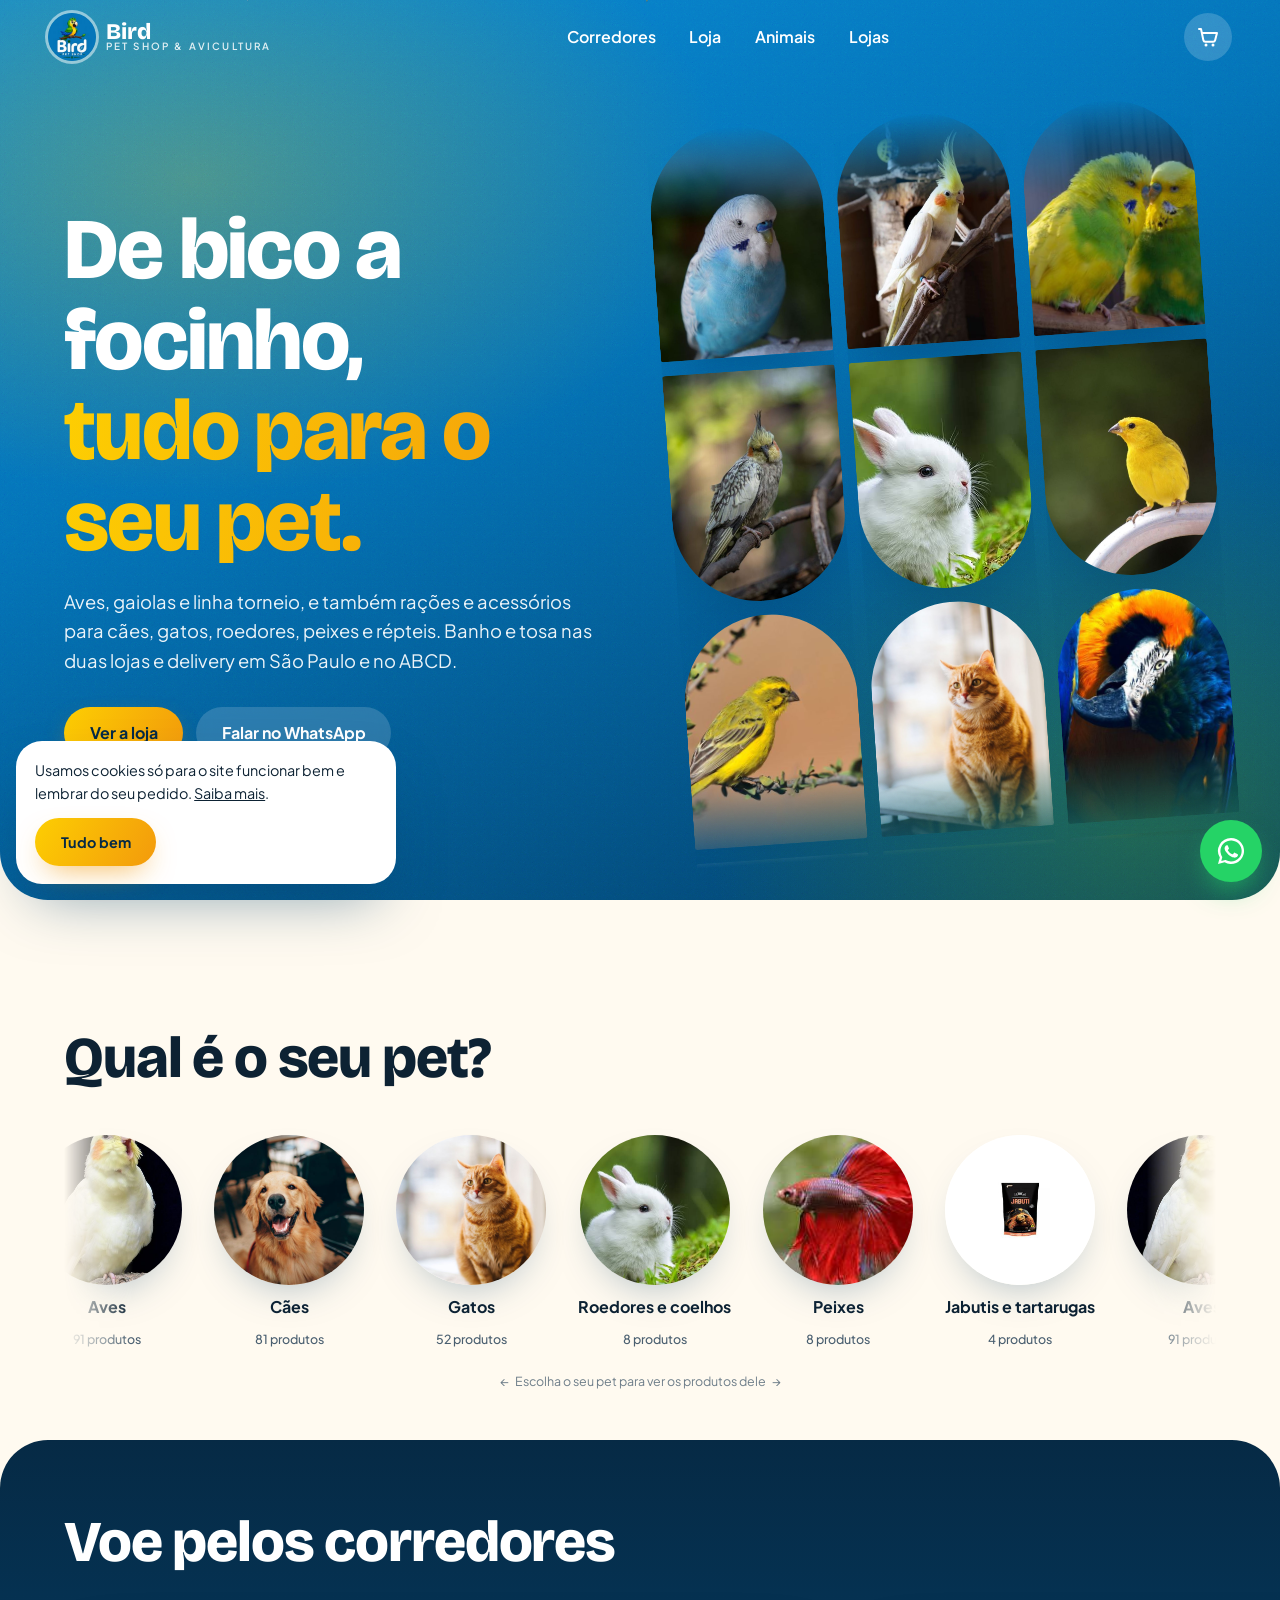
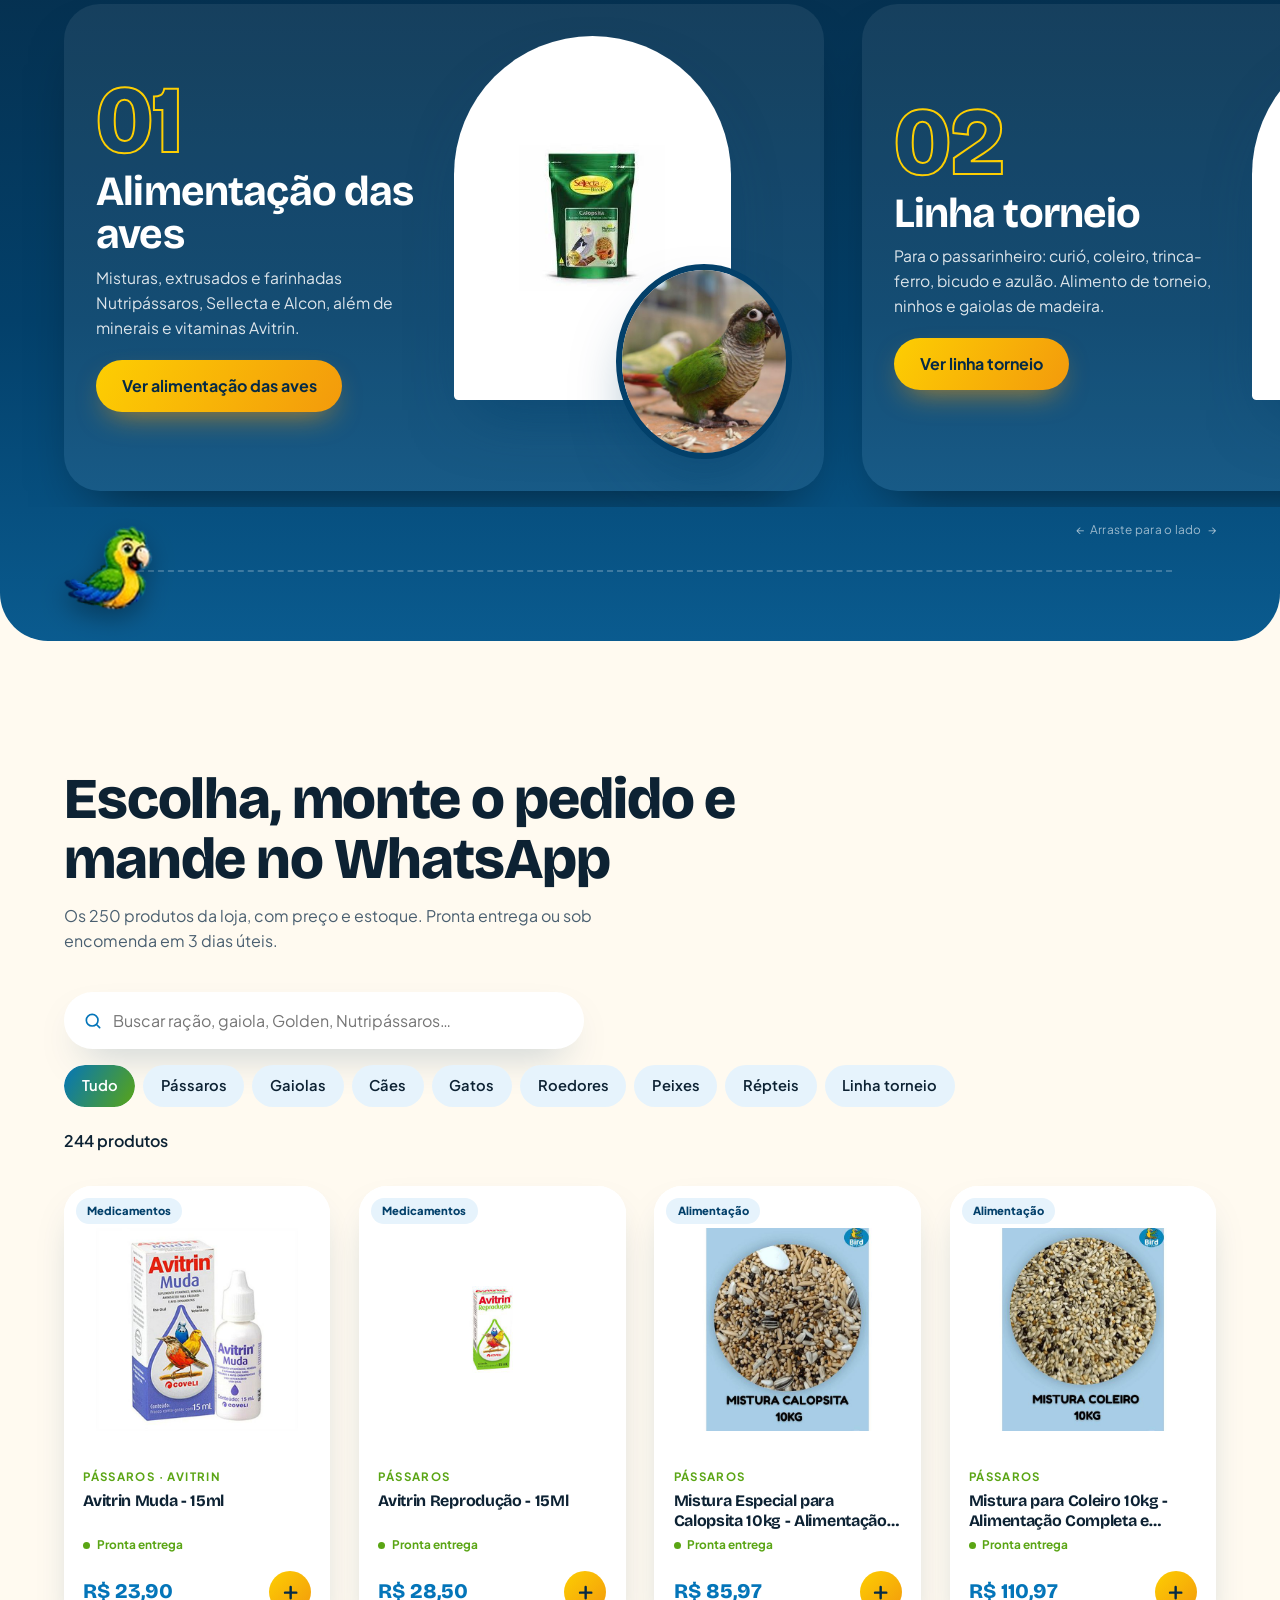
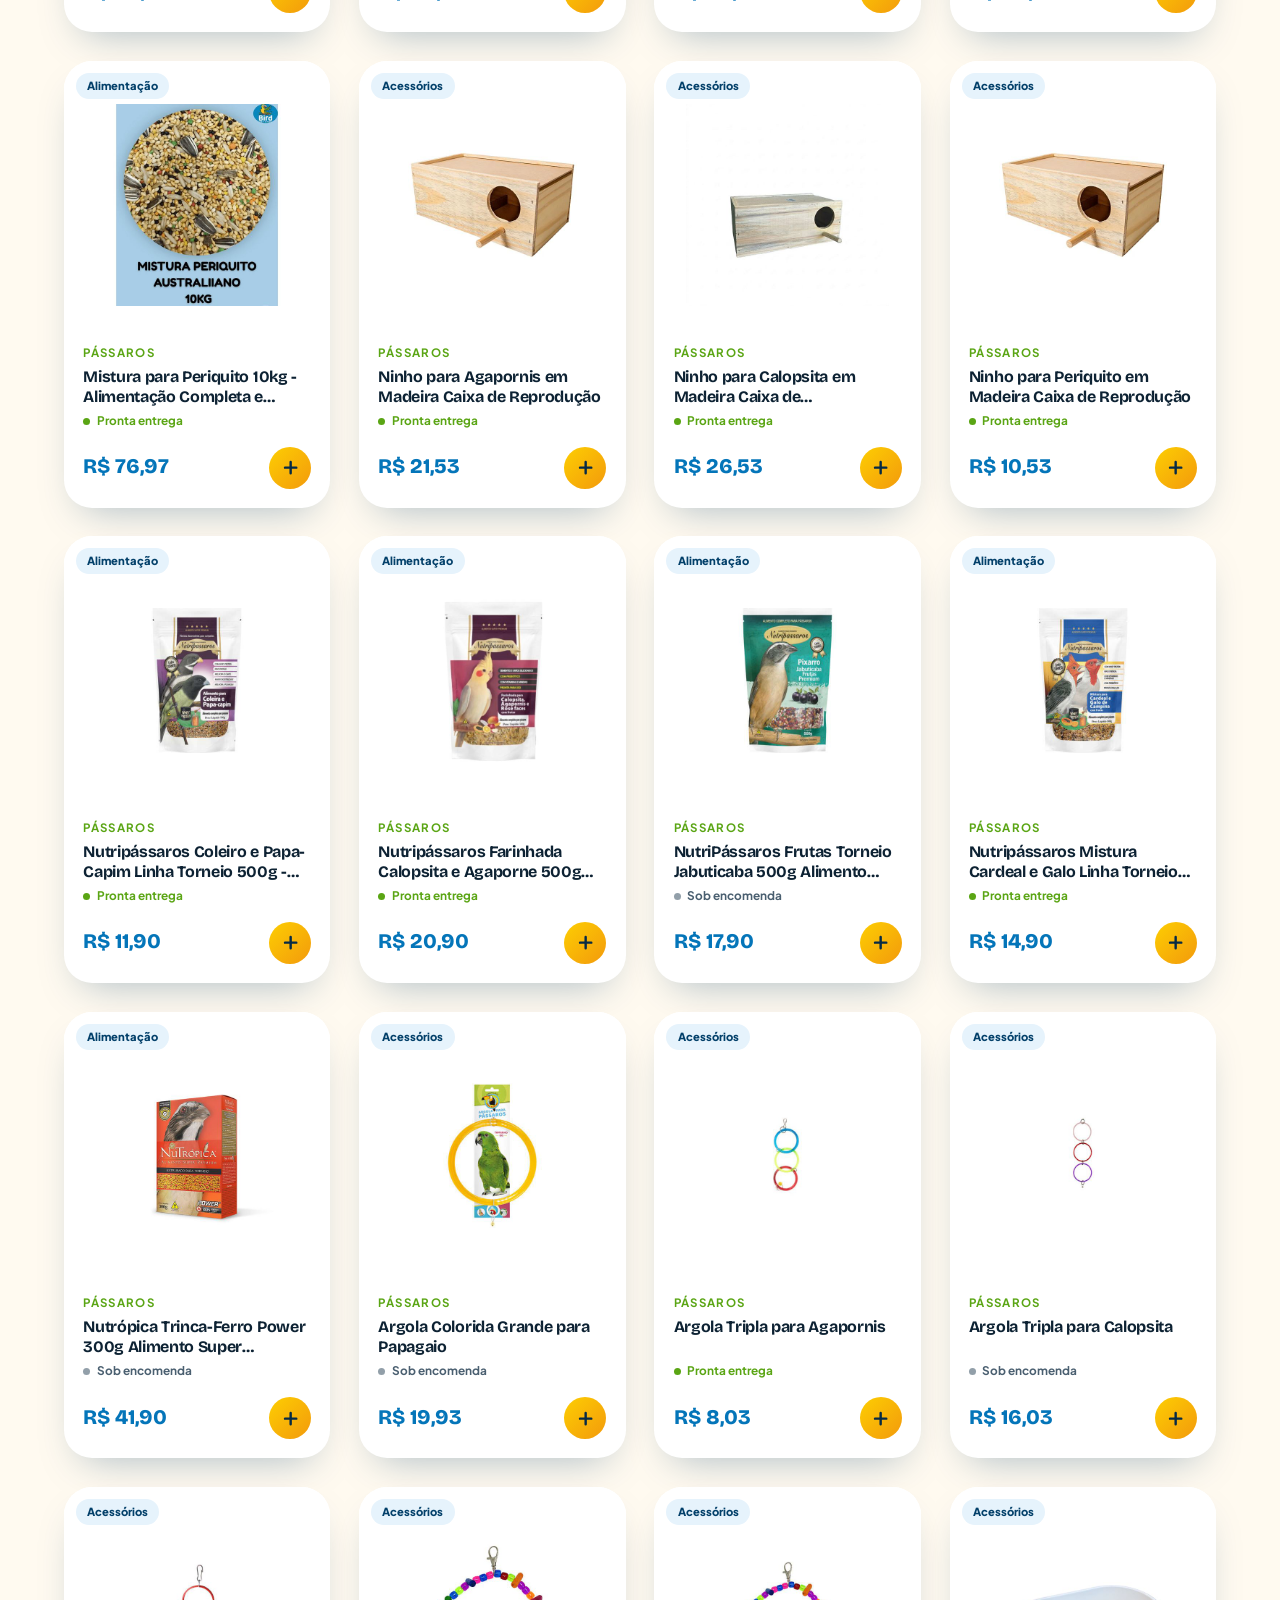
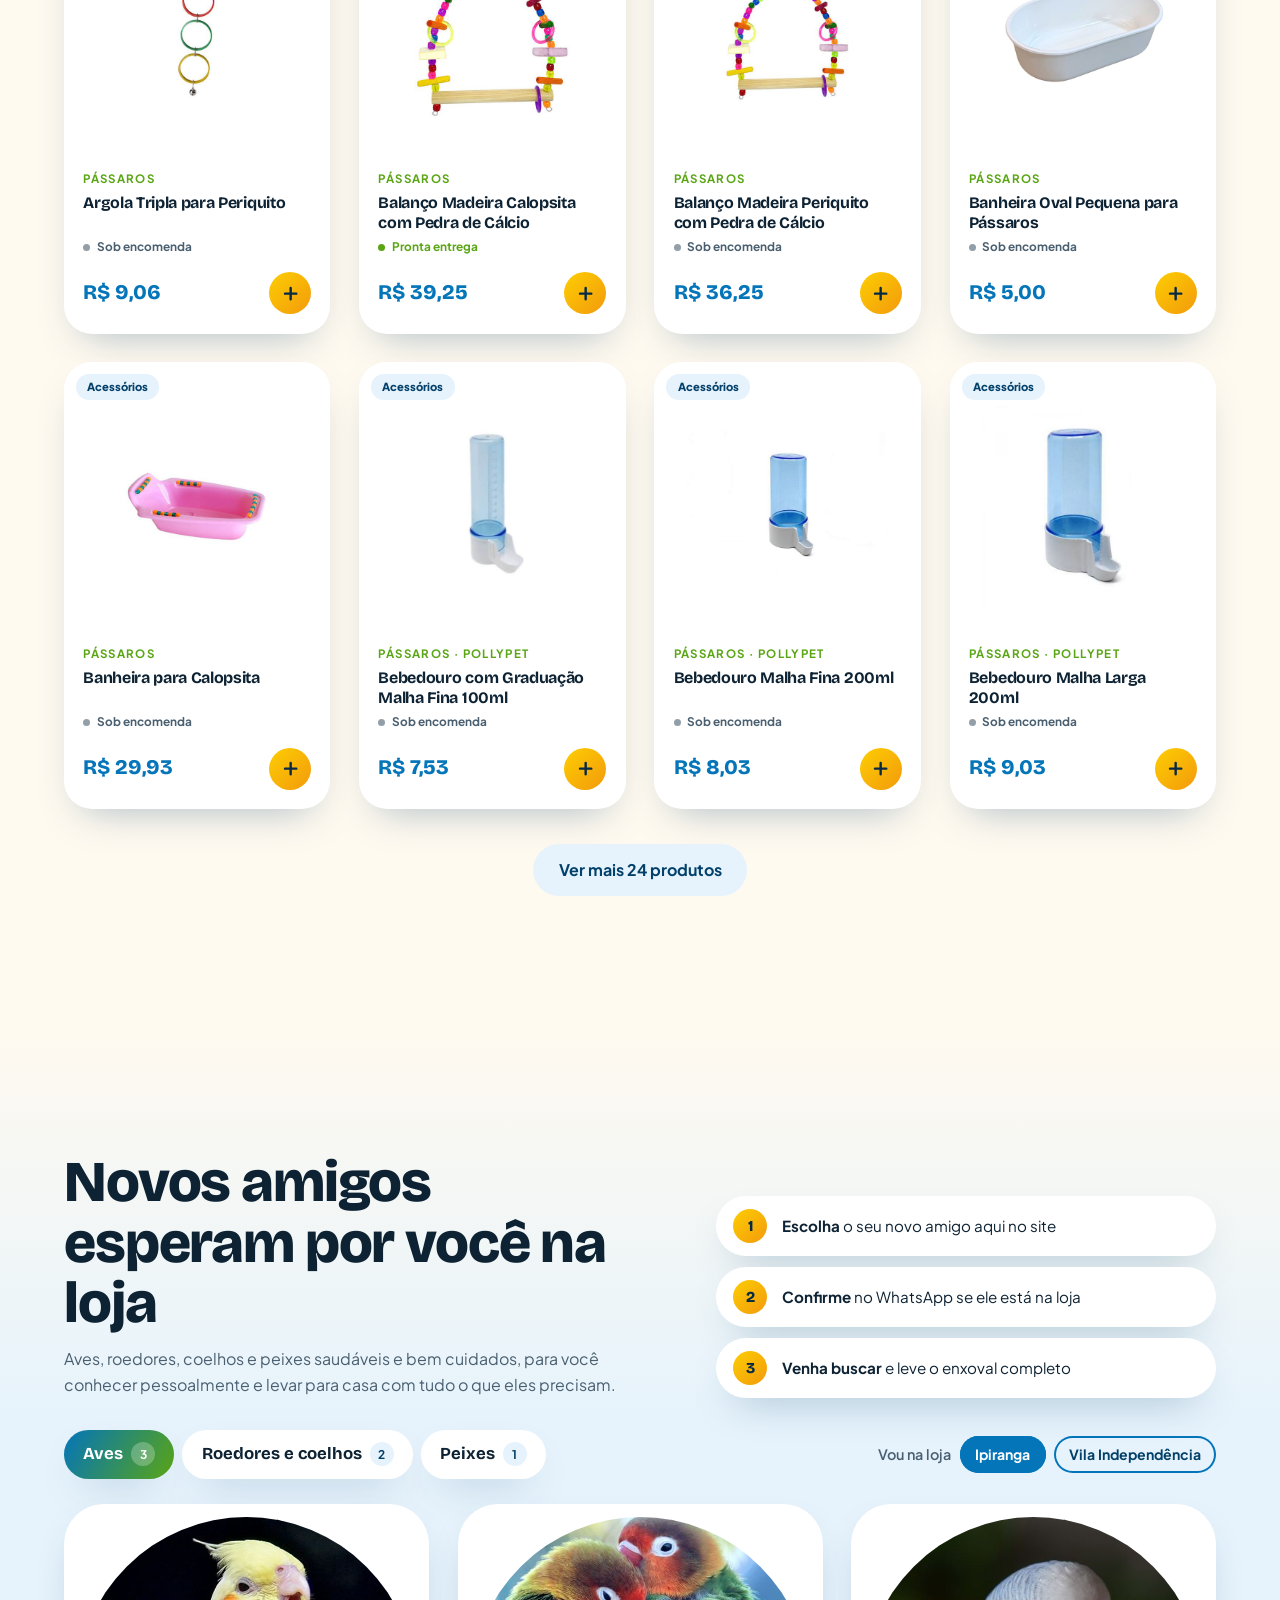
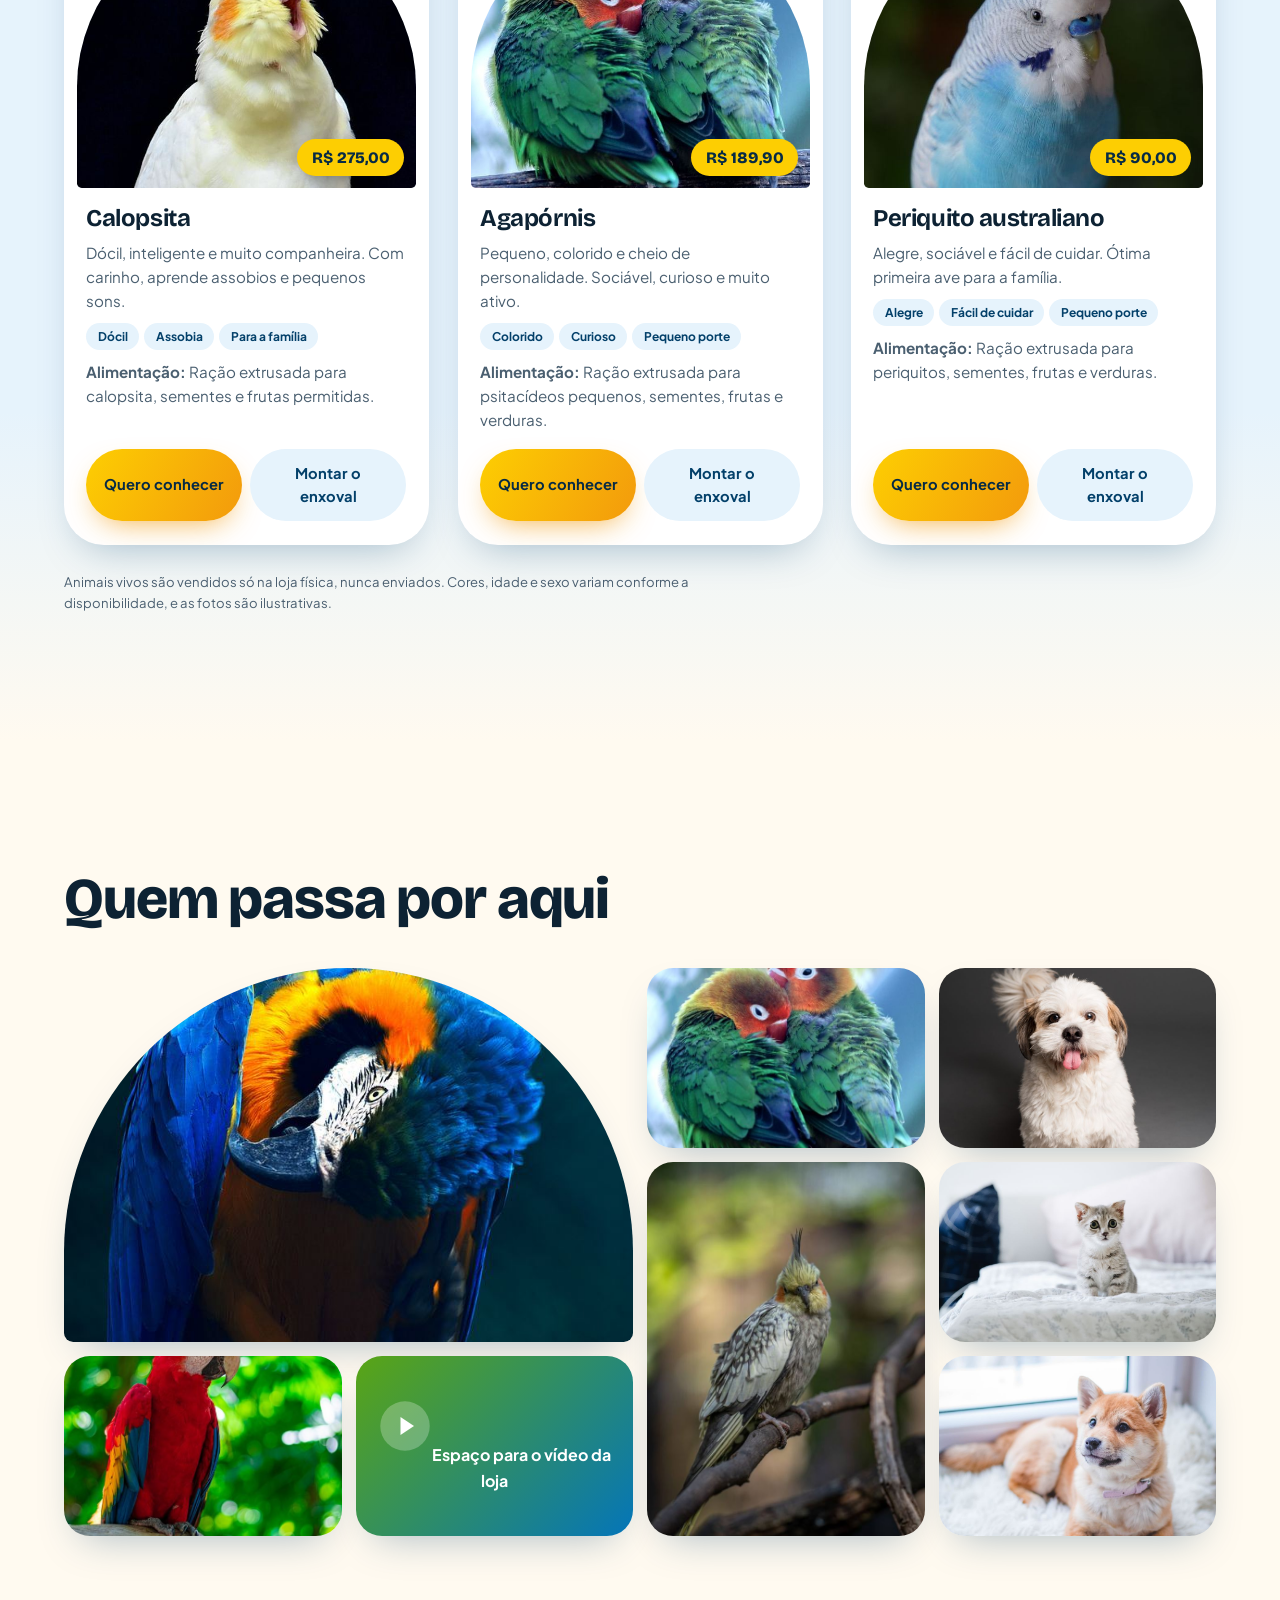
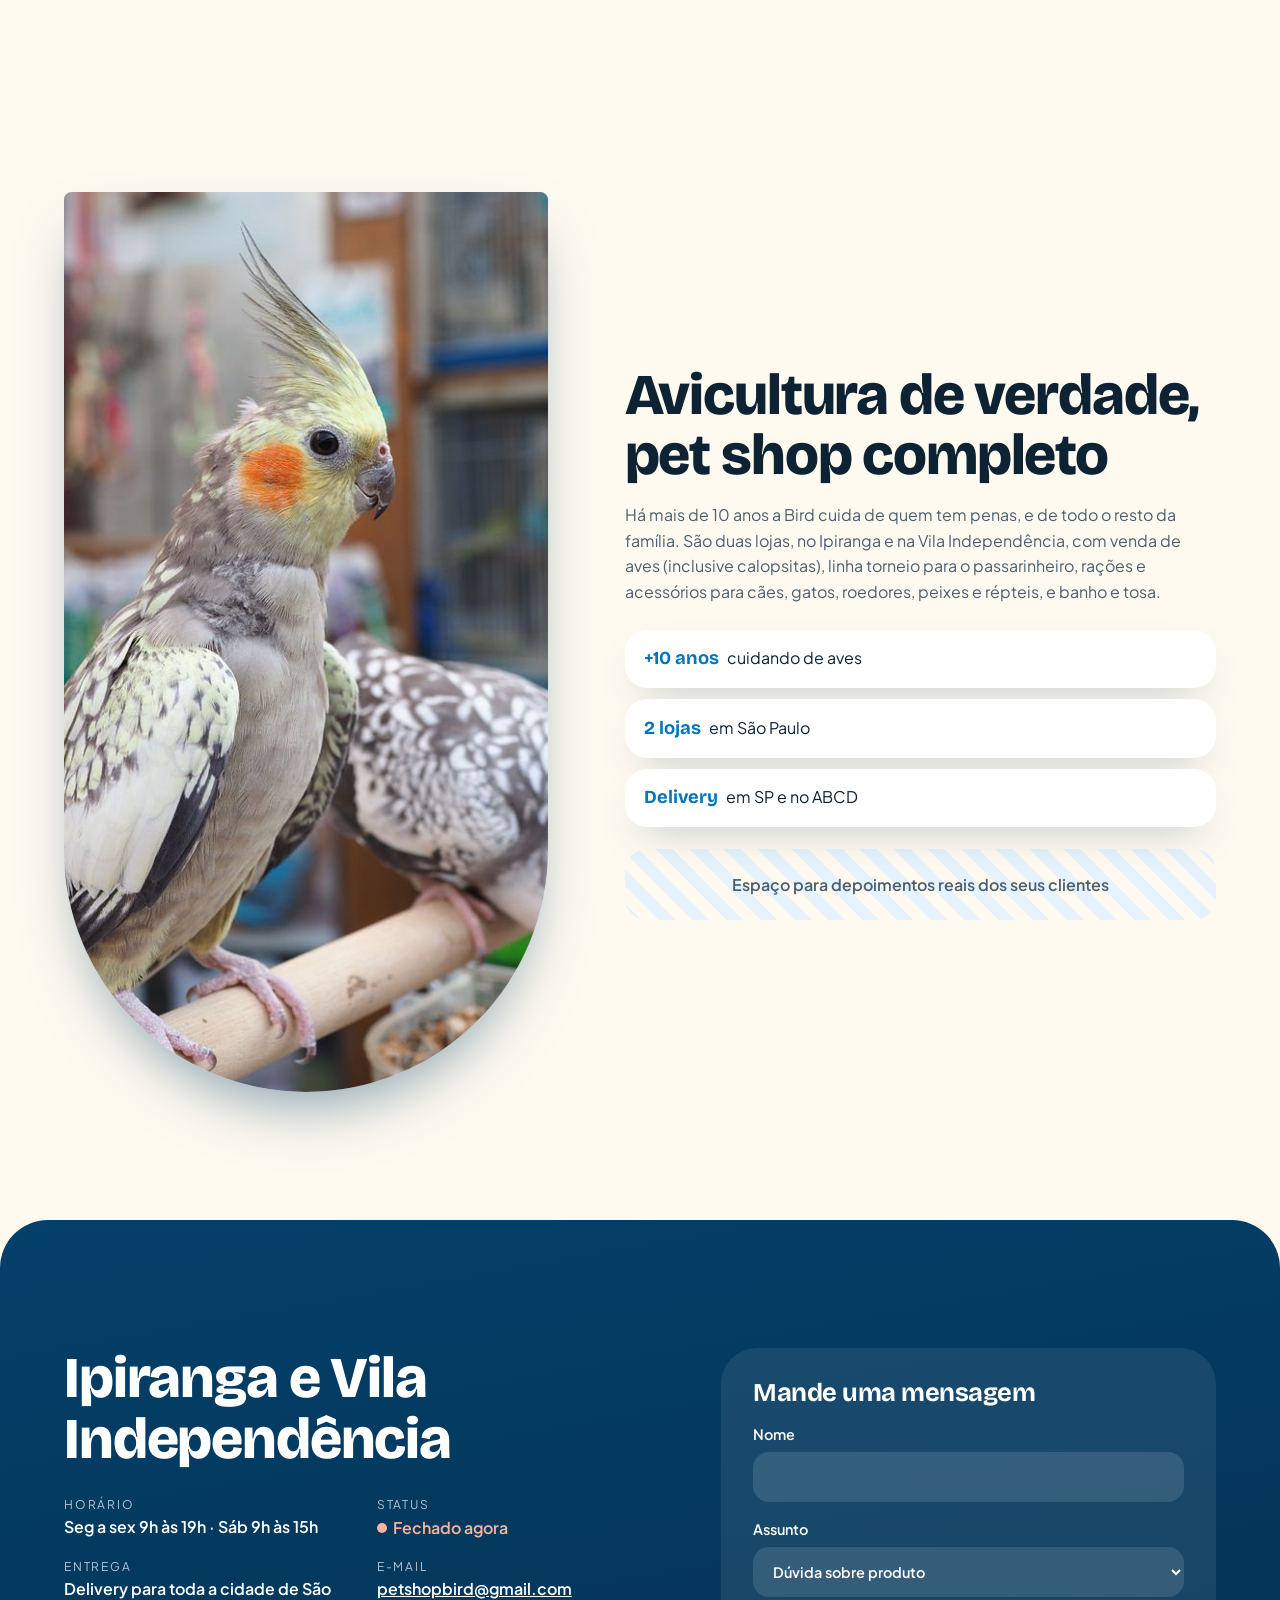
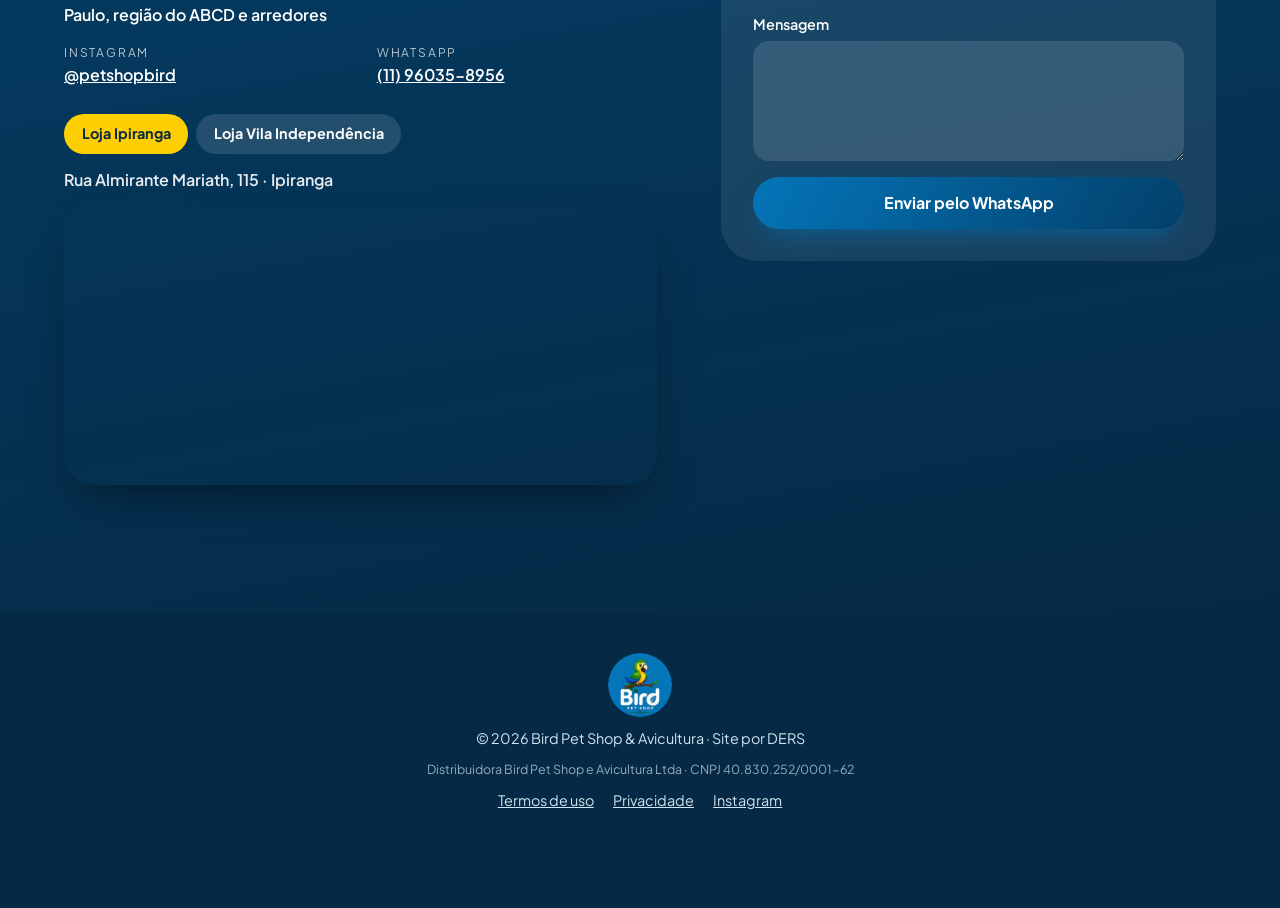
==== commit 362365f1: "Corredores livres também no computador; + sem efeito preso no toque Co-Authored-By: Claude Opus 5.5 " ====
--- a/index.html
+++ b/index.html
@@ -16,7 +16,7 @@
 <link rel="preconnect" href="https://fonts.googleapis.com">
 <link rel="preconnect" href="https://fonts.gstatic.com" crossorigin>
 <link href="https://fonts.googleapis.com/css2?family=Bricolage+Grotesque:opsz,wght@12..96,500;12..96,700;12..96,800&family=Plus+Jakarta+Sans:wght@400;500;600;700&display=swap" rel="stylesheet">
-<link rel="stylesheet" href="styles.css">
+<link rel="stylesheet" href="styles.css?v=20261126b">
 </head>
 <body>
 
@@ -90,7 +90,7 @@
           <img src="ave-corpo.png" alt="" width="250" height="260">
           <img class="ave-asa" src="ave-asa.png" alt="" width="250" height="260">
         </div>
-        <p class="voo-dica" id="voo-dica">Arraste o passarinho</p>
+        <p class="voo-dica" id="voo-dica">Arraste para o lado</p>
       </div>
     </div>
   </section>
@@ -274,7 +274,7 @@
 
 <div class="toast" id="toast" role="status" aria-live="polite"></div>
 
-<script src="produtos.js"></script>
-<script src="script.js"></script>
+<script src="produtos.js?v=20261126b"></script>
+<script src="script.js?v=20261126b"></script>
 </body>
 </html>
--- a/styles.css
+++ b/styles.css
@@ -400,7 +400,6 @@
 .galeria-grade button.visivel { opacity: 1; transform: none; }
 .galeria-grade button:nth-child(1) { grid-column: span 2; grid-row: span 2; border-radius: var(--raio-arco); }
 .galeria-grade button:nth-child(4) { grid-row: span 2; }
-.galeria-grade button:nth-child(6) { grid-column: span 2; }
 .galeria-grade img { width: 100%; height: 100%; object-fit: cover; transition: transform .8s var(--suave); }
 .galeria-grade button:hover img { transform: scale(1.08); }
 .video-vaga { display: grid; place-items: center; text-align: center; padding: 1rem; color: #fff; font-weight: 700; background: linear-gradient(135deg, var(--verde), var(--azul)); }
@@ -651,3 +650,61 @@
 .especies-dica { text-align: center; font-size: .78rem; color: var(--texto-suave); opacity: .8; margin-top: .2rem; }
 .especies-dica::before { content: "\2190\2002"; }
 .especies-dica::after { content: "\2002\2192"; }
+
+/* ---------- revisão de alinhamento (26/11): fica no fim para valer sobre as regras acima ---------- */
+/* loja: cartão do produto */
+.produto-foto img { padding: 16% 10% 8%; }
+.produto-info h3 { -webkit-line-clamp: 2; min-height: 2.5em; }
+.estoque-mini { display: inline-flex; align-items: center; gap: .4rem; font-size: .74rem; font-weight: 700; color: var(--texto-suave); }
+.estoque-mini::before { content: ""; width: 7px; height: 7px; border-radius: 50%; background: currentColor; opacity: .6; flex-shrink: 0; }
+.estoque-mini.pronta { color: var(--verde); }
+.estoque-mini.pronta::before { opacity: 1; }
+@media (prefers-color-scheme: dark) { .estoque-mini.pronta { color: #9be05a; } }
+.produto-linha { gap: .5rem; padding-top: .7rem; }
+.produto .preco { line-height: 1; }
+.add-rapido { width: 42px; height: 42px; flex-shrink: 0; font-size: 0; }
+.add-rapido svg { width: 46%; height: 46%; }
+@media (max-width: 600px) {
+  .produto-foto img { padding: 20% 10% 6%; }
+  .produto-info { padding: .6rem .75rem .8rem; gap: .2rem; }
+  .produto-info small { font-size: .58rem; letter-spacing: .05em; white-space: nowrap; overflow: hidden; text-overflow: ellipsis; }
+  .produto-info h3 { font-size: .84rem; line-height: 1.25; }
+  .produto .preco { font-size: .98rem; }
+  .add-rapido { width: 32px; height: 32px; }
+  .selo-ave { top: 8px; left: 8px; font-size: .58rem; padding: .18rem .5rem; max-width: calc(100% - 16px); }
+  .estoque-mini { font-size: .66rem; }
+}
+
+/* corredores no celular: desliza com o dedo e a página segue para baixo */
+.corredores-livre { height: auto; }
+.corredores-livre .corredores-fixo { position: relative; height: auto; padding-bottom: 1.4rem; }
+.corredores-livre .corredores-cabeca { padding-top: 3.4rem; }
+.corredores-livre .corredores-trilho { overflow-x: auto; scroll-snap-type: x mandatory; scrollbar-width: none; overscroll-behavior-x: contain; scroll-padding-inline: clamp(1rem, 5vw, 4rem); }
+.corredores-livre .corredores-trilho::-webkit-scrollbar { display: none; }
+.corredores-livre .corredor { scroll-snap-align: start; flex-shrink: 0; }
+.corredores-livre .corredor p { display: block; }
+
+/* contato: nada passa da borda no celular */
+.info dd { overflow-wrap: anywhere; }
+@media (max-width: 600px) {
+  .info { gap: .9rem 1.2rem; }
+  .info > div:has(#email-texto), .info > div:has(#entrega-texto) { grid-column: 1 / -1; }
+}
+
+/* animais vivos no computador: os cartões ocupam a largura toda */
+@media (min-width: 861px) { .vivos-lista { grid-template-columns: repeat(auto-fit, minmax(260px, 1fr)); align-items: stretch; } }
+
+/* corredores no computador: arrastar com o mouse */
+.corredores-livre .corredores-trilho { cursor: grab; }
+.corredores-livre .corredores-trilho.arrastando { cursor: grabbing; user-select: none; -webkit-user-select: none; }
+.corredores-livre .corredores-trilho.arrastando .corredor { pointer-events: none; }
+.corredores-trilho img { -webkit-user-drag: none; }
+@media (min-width: 861px) { .corredores-livre .corredores-cabeca { padding-top: 4.5rem; } .corredores-livre .corredores-fixo { padding-bottom: 2rem; } }
+
+/* celular: o toque não deixa cartão nem botão "presos" no efeito de passar o mouse (era o + torto) */
+@media (hover: none) {
+  .btn:hover, .produto:hover, .add-rapido:hover, .vivo:hover, .sub:hover, .selos li:hover, .whats-flutuante:hover, .fechar:hover,
+  .especie:hover .bola, .marca:hover img, .corredor:hover .corredor-fotos img:first-child, .corredor:hover .corredor-fotos img:last-child, .produto:hover .produto-foto img,
+  .vivo:hover .vivo-foto img, .galeria-grade button:hover img, .coluna figure:hover img { transform: none; }
+  .produto:hover, .vivo:hover { box-shadow: var(--sombra); }
+}
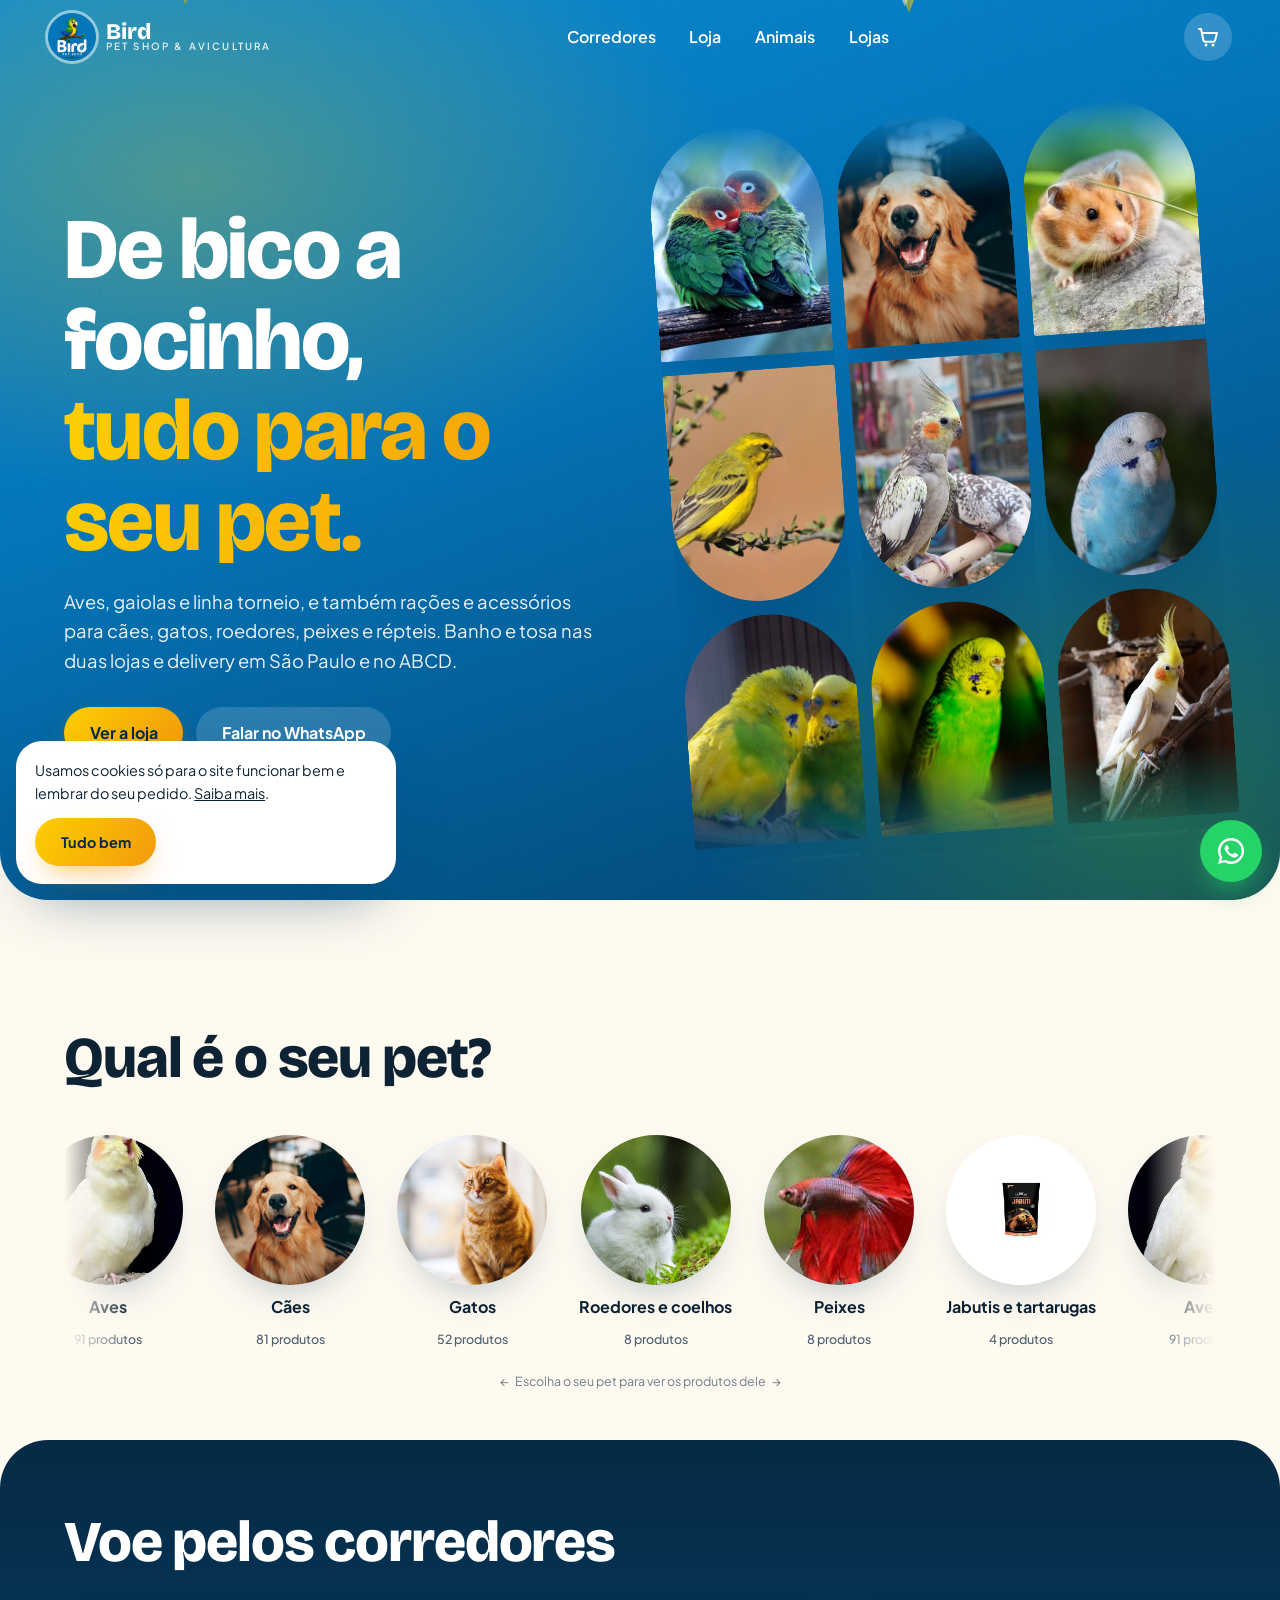
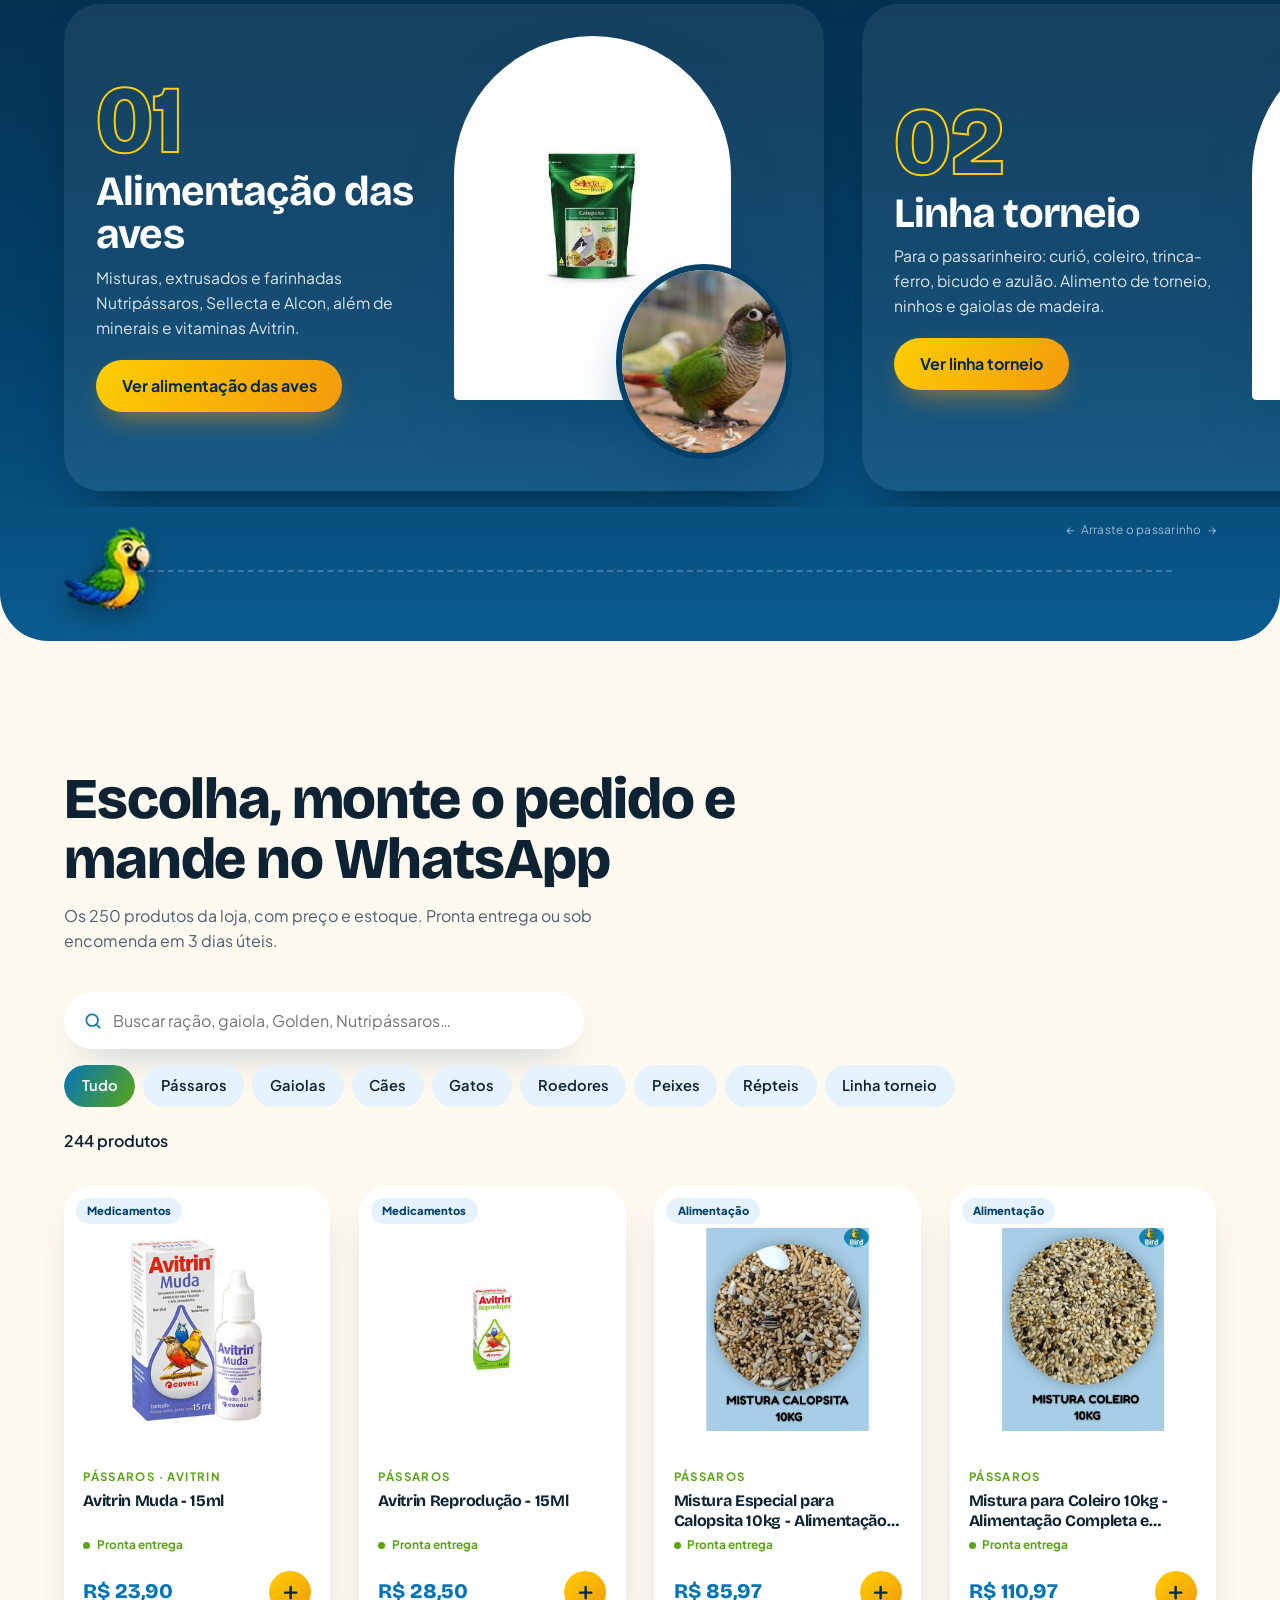
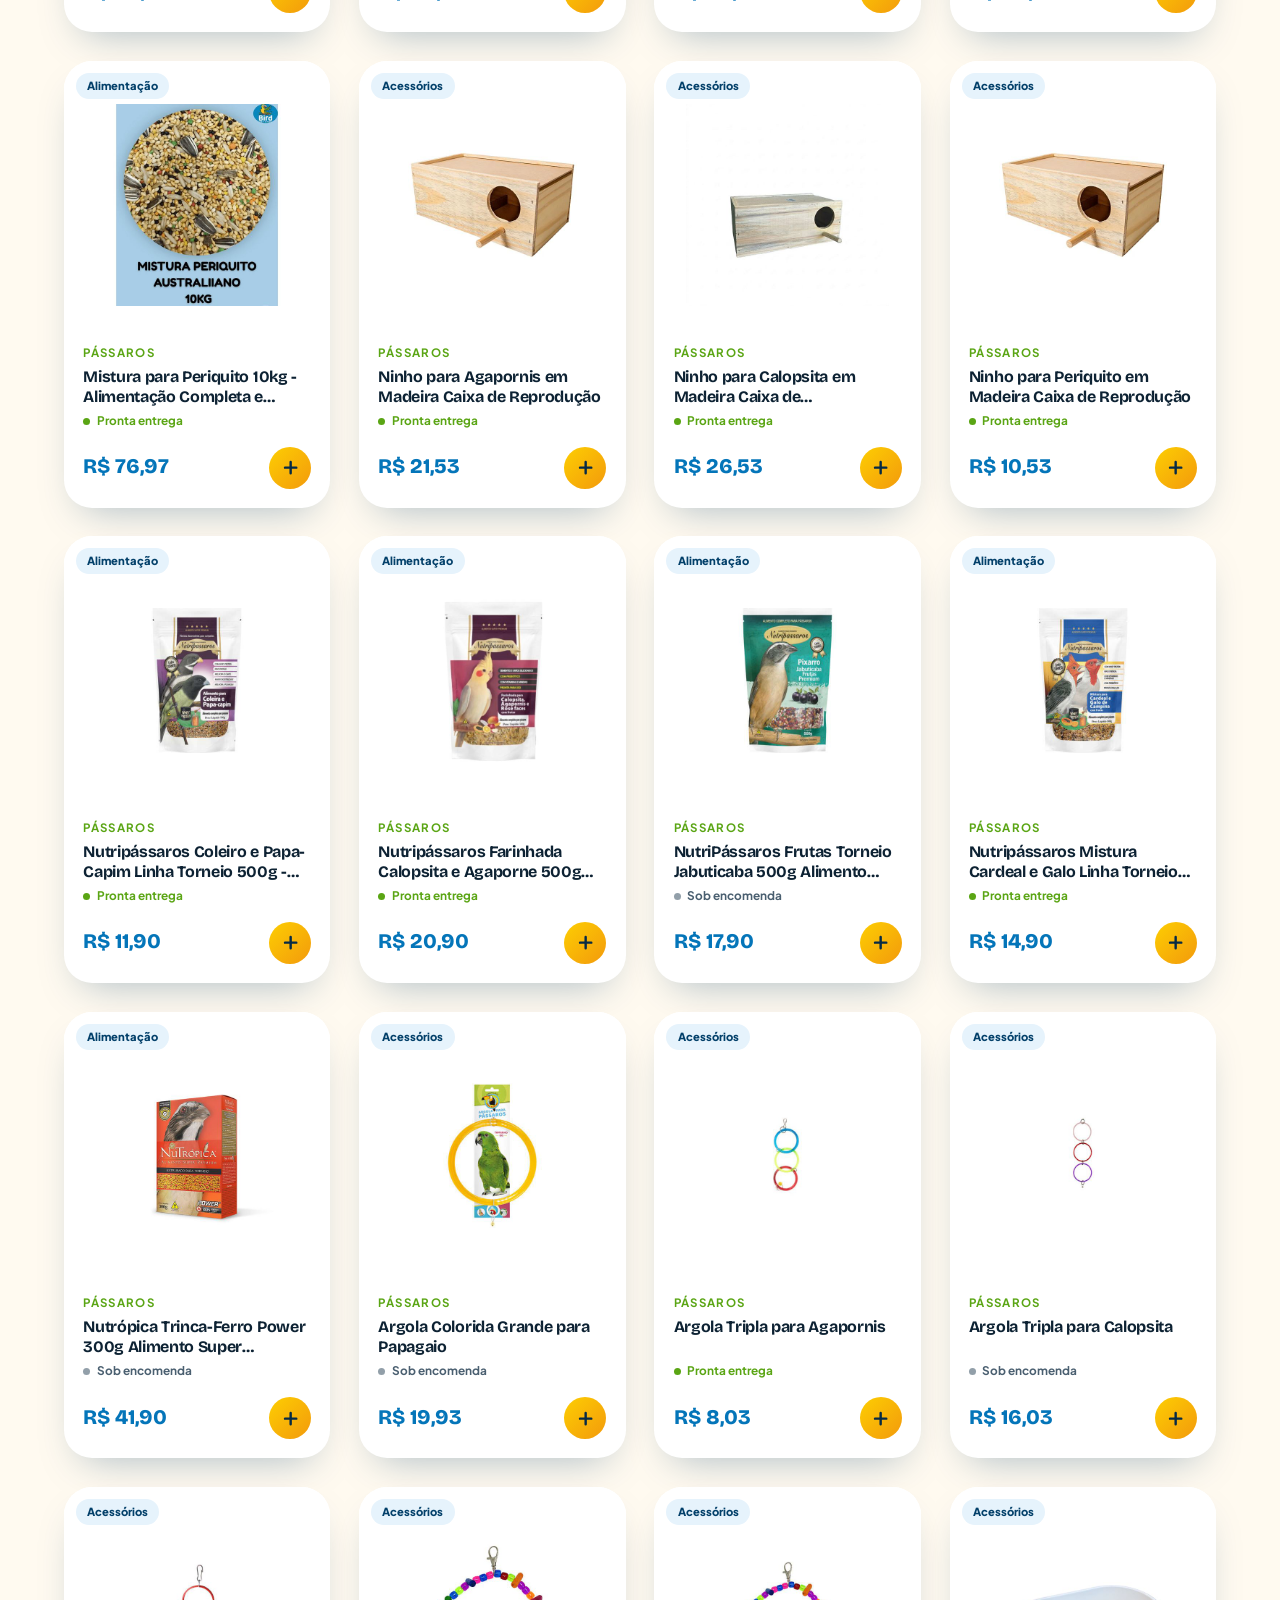
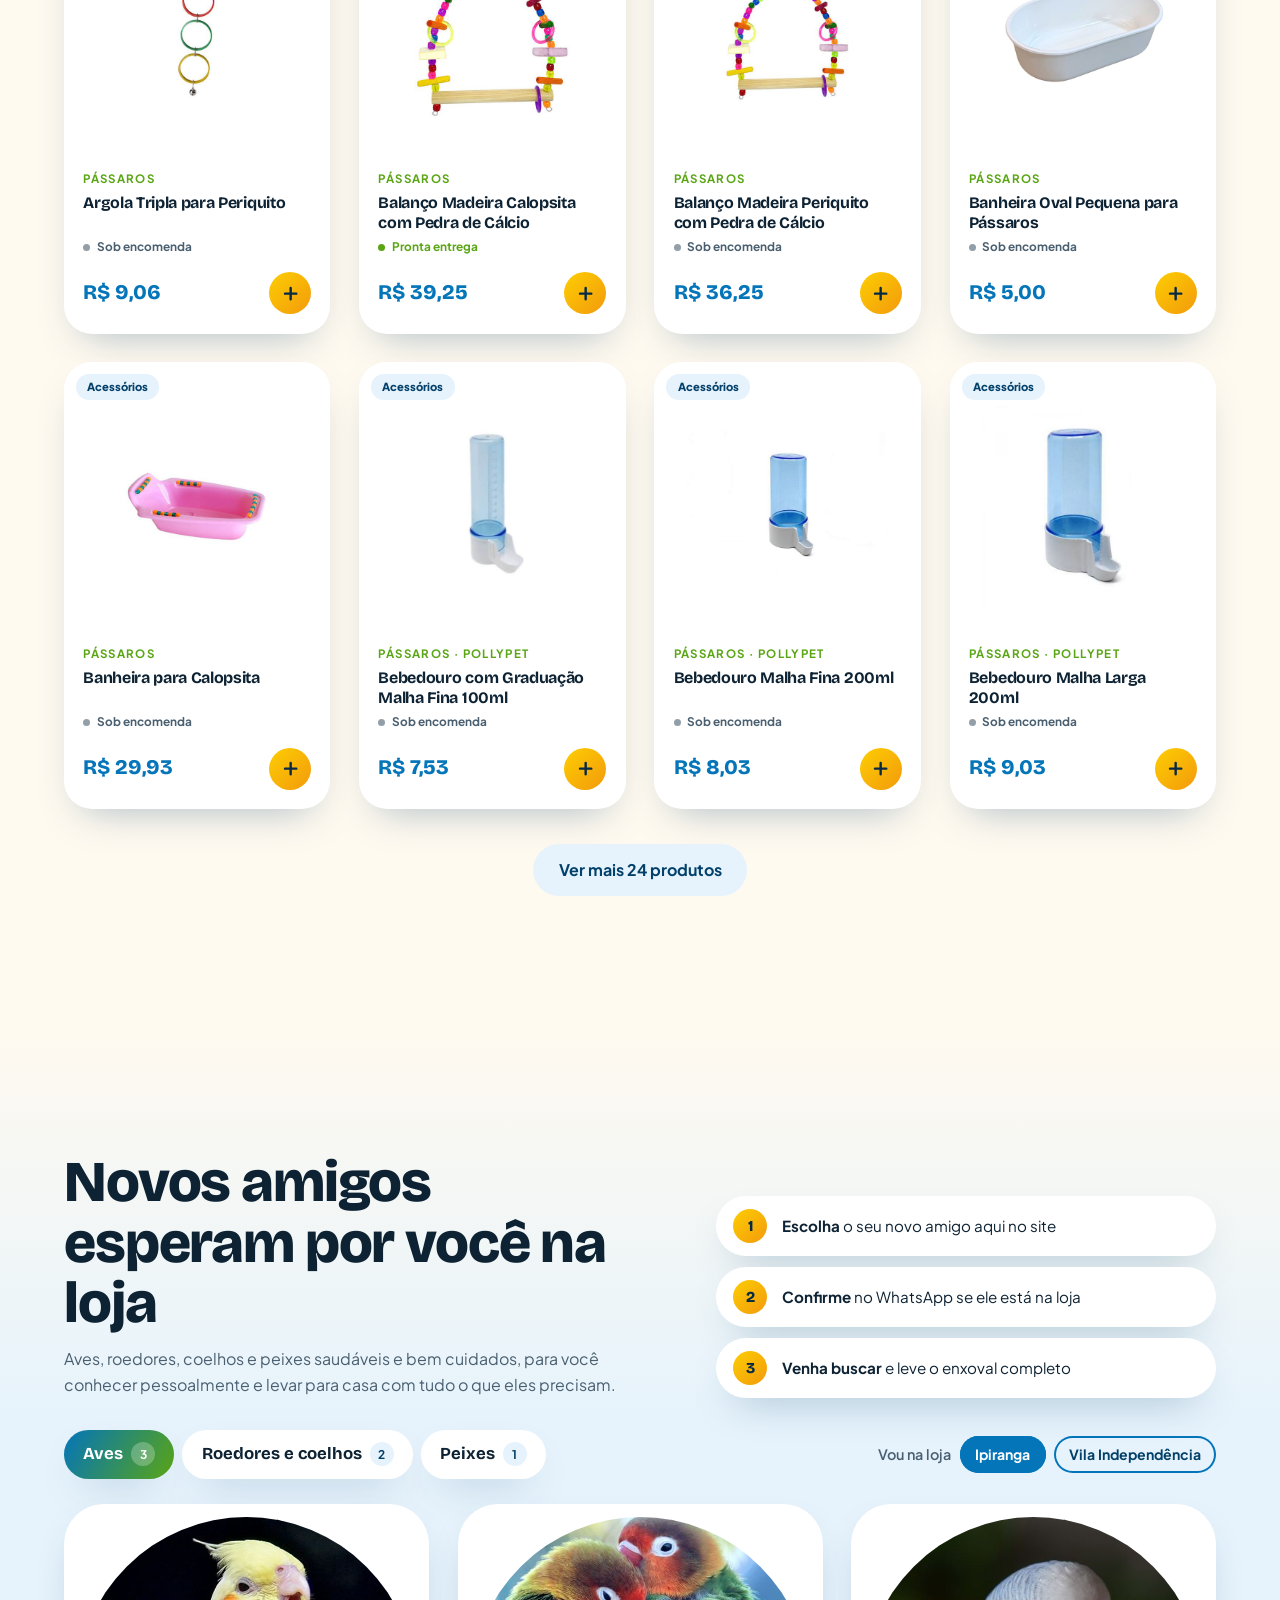
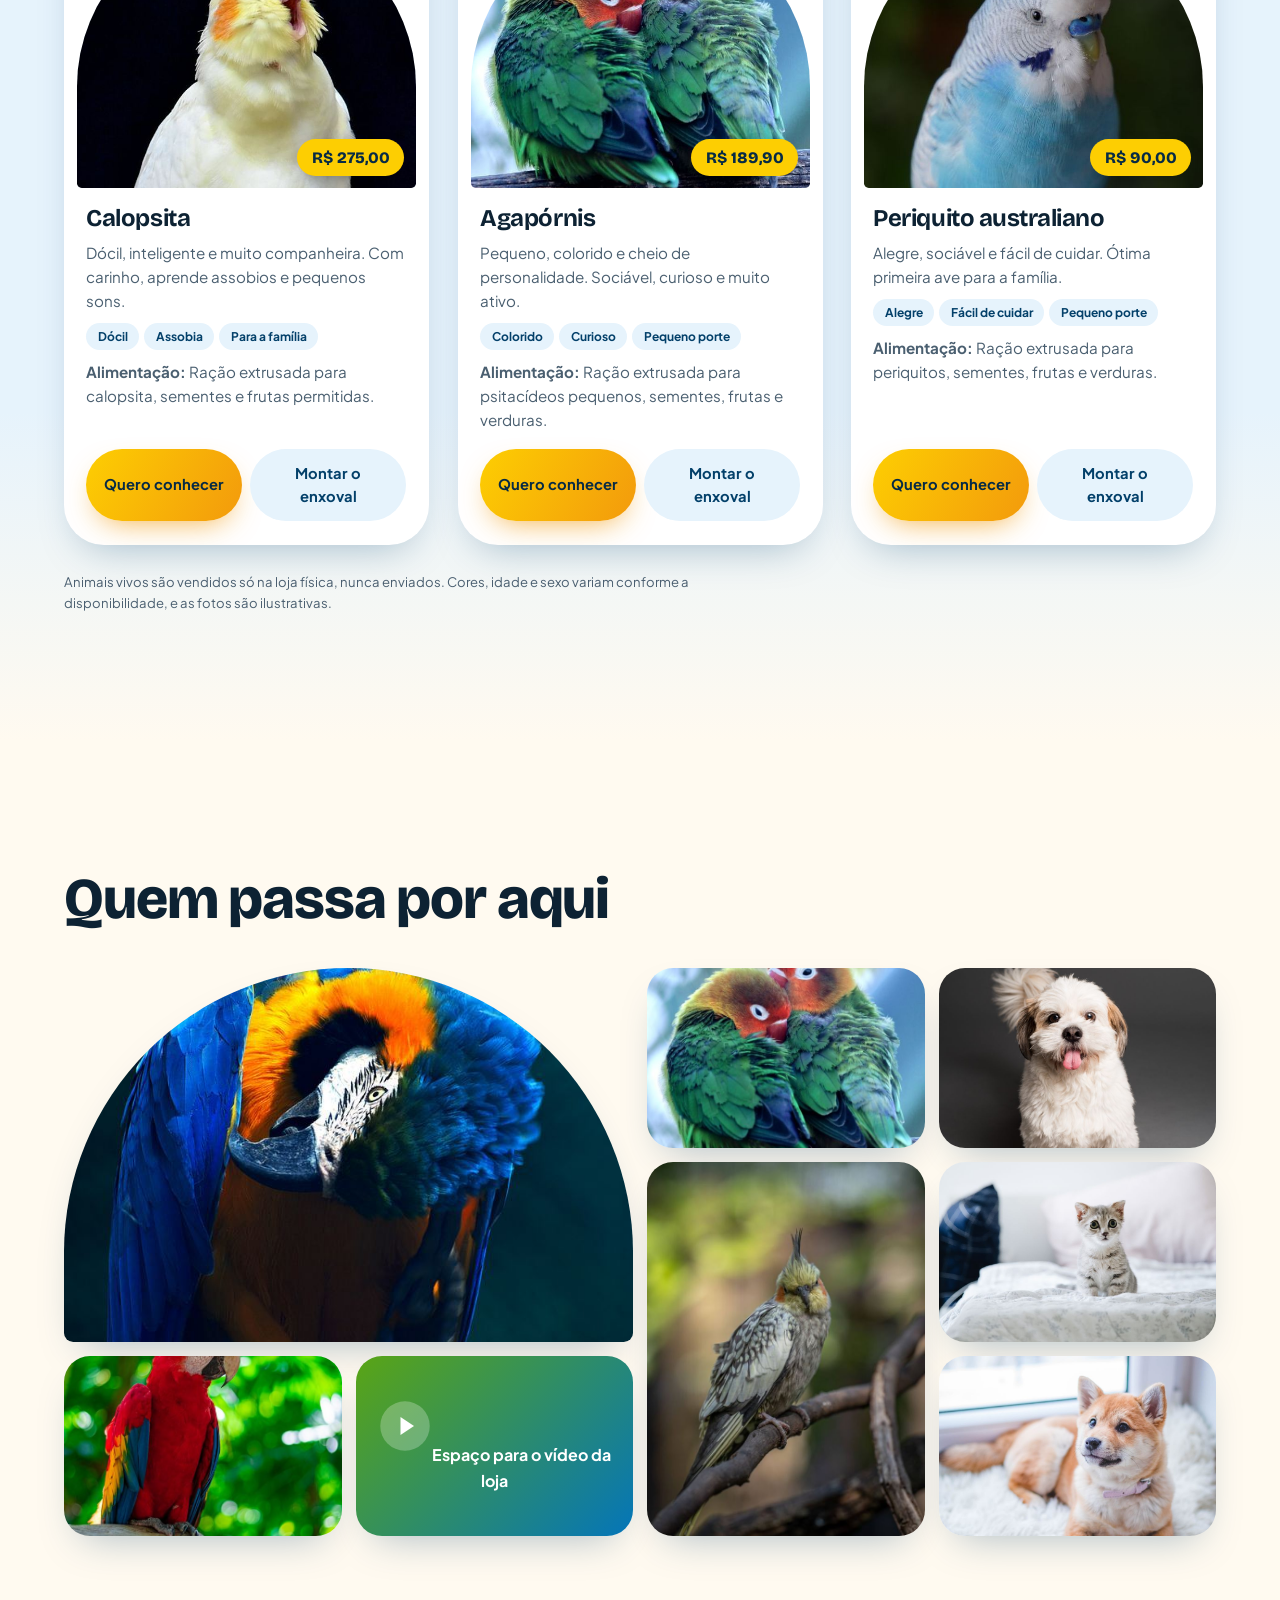
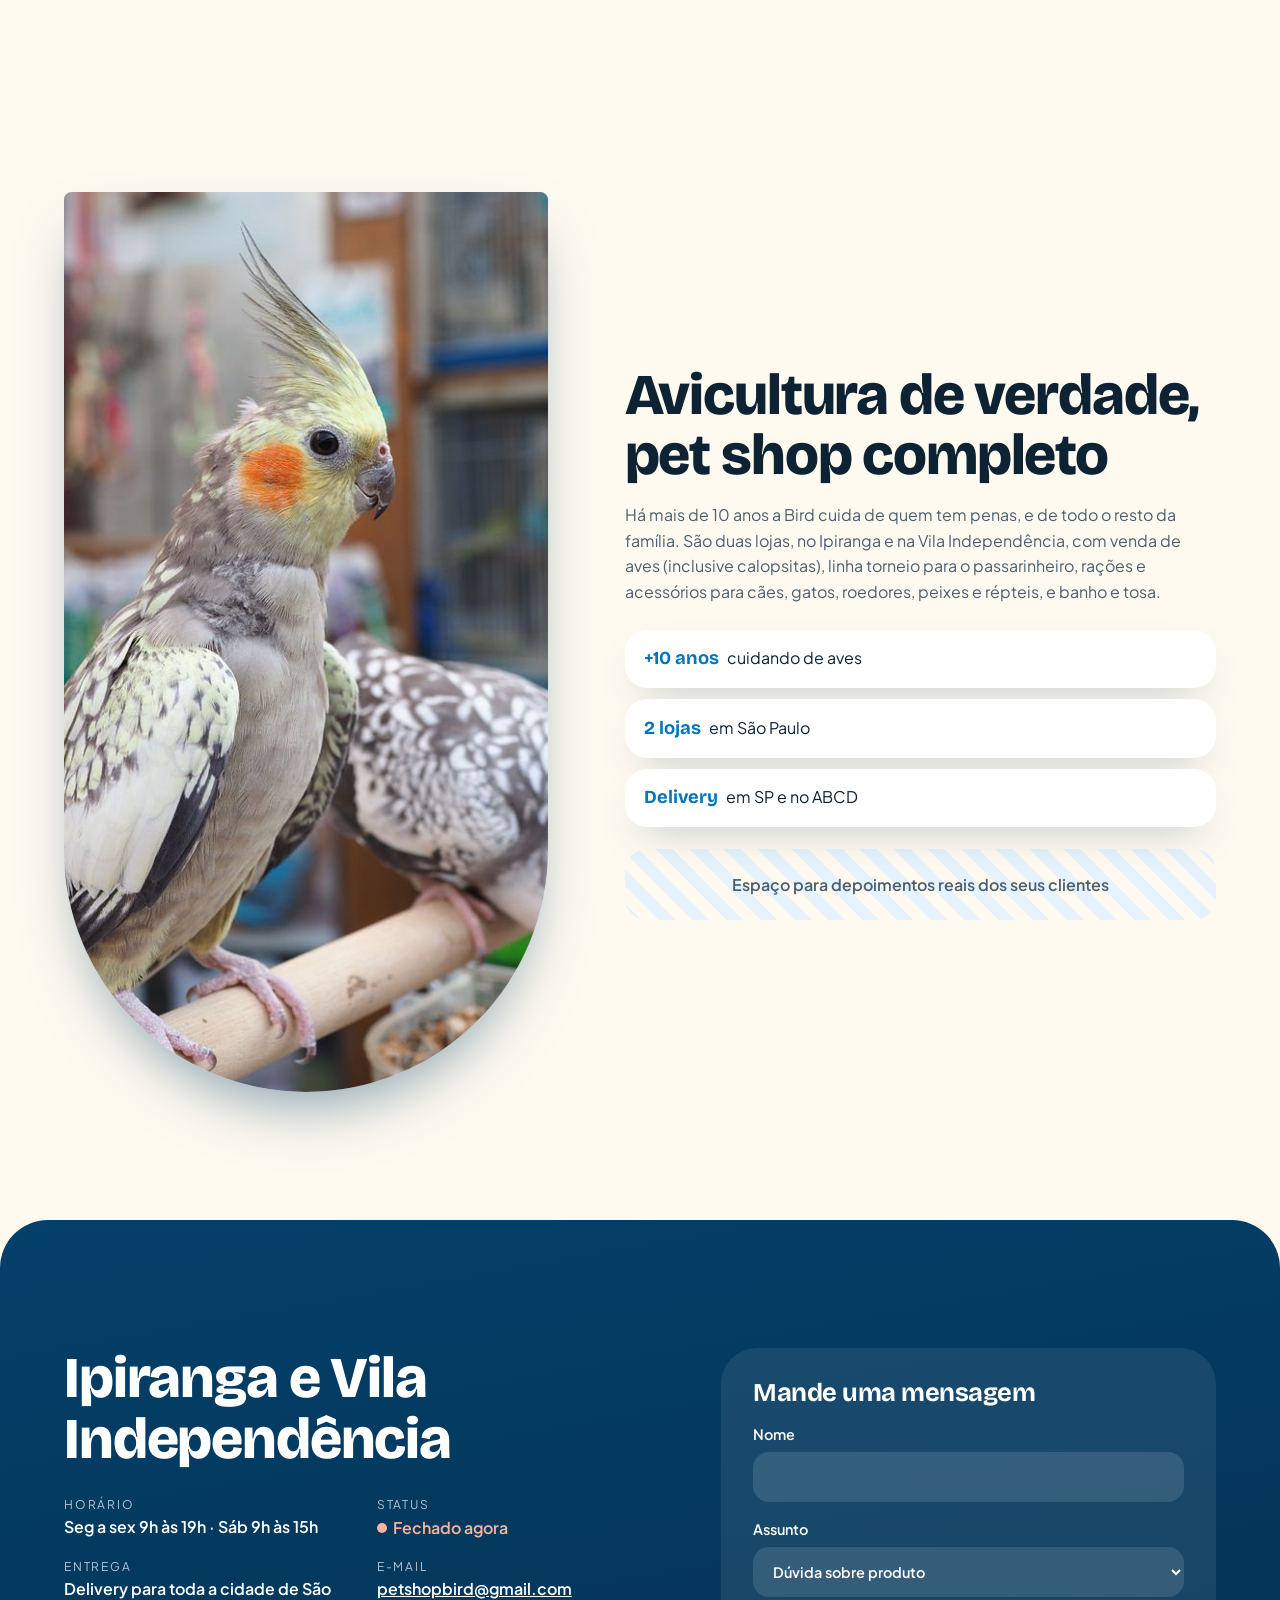
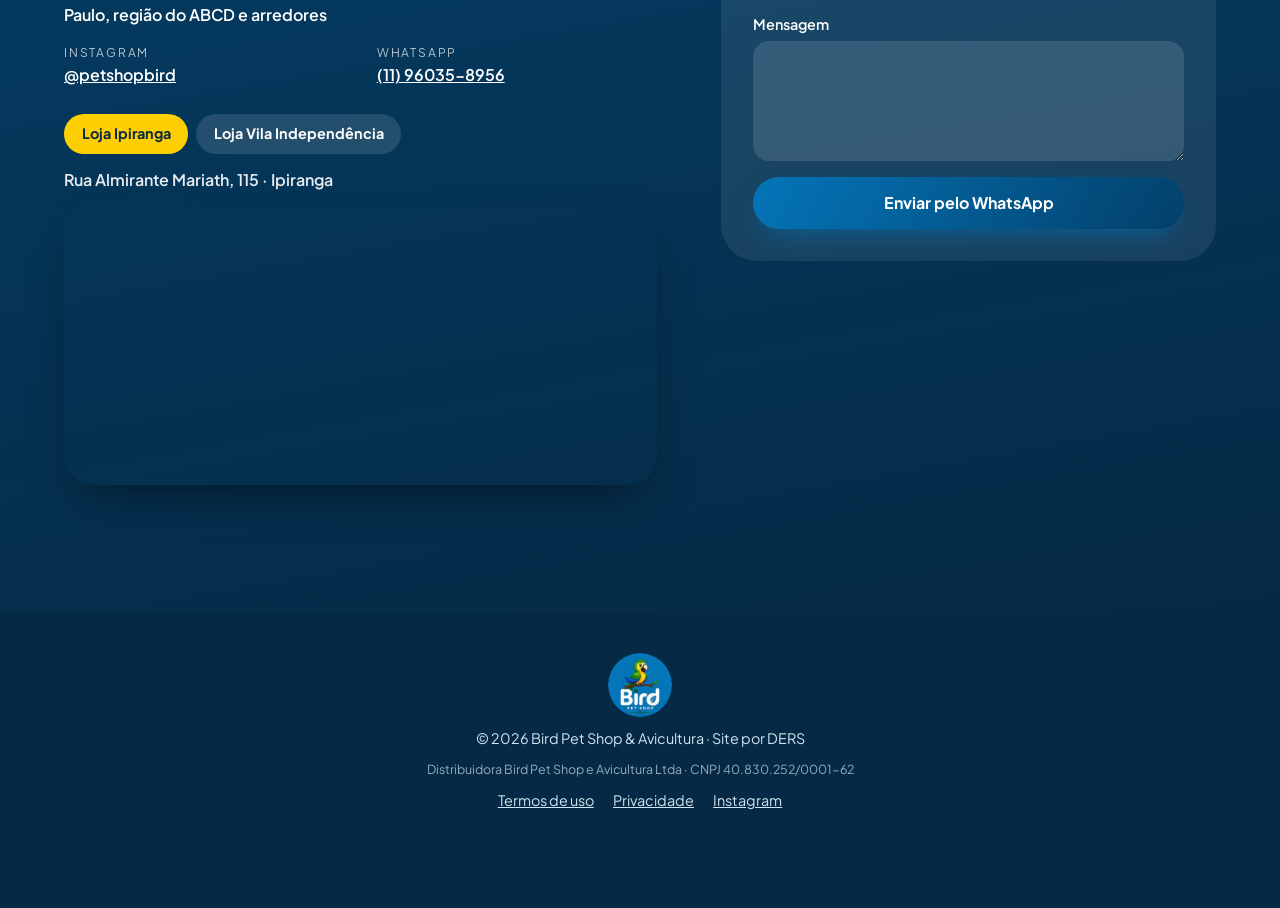
==== commit 0067371f: "Prévia protegida: link que expira, marca d'água com o nome de quem vê, fora do Google Co-Authored-By" ====
--- a/index.html
+++ b/index.html
@@ -4,6 +4,8 @@
 <meta charset="utf-8">
 <meta name="viewport" content="width=device-width, initial-scale=1, viewport-fit=cover">
 <title>Bird Pet Shop &amp; Avicultura · Ipiranga e Vila Independência, SP</title>
+<meta name="robots" content="noindex, nofollow">
+<script src="protecao.js"></script>
 <meta name="description" content="Pet shop e avicultura no Ipiranga e na Vila Independência, em São Paulo: aves, gaiolas e linha torneio, rações e acessórios para cães, gatos, roedores, peixes e répteis, banho e tosa. Delivery em SP e ABCD.">
 <meta name="theme-color" content="#0475b9">
 <meta property="og:type" content="website">
@@ -16,7 +18,7 @@
 <link rel="preconnect" href="https://fonts.googleapis.com">
 <link rel="preconnect" href="https://fonts.gstatic.com" crossorigin>
 <link href="https://fonts.googleapis.com/css2?family=Bricolage+Grotesque:opsz,wght@12..96,500;12..96,700;12..96,800&family=Plus+Jakarta+Sans:wght@400;500;600;700&display=swap" rel="stylesheet">
-<link rel="stylesheet" href="styles.css?v=20261126b">
+<link rel="stylesheet" href="styles.css">
 </head>
 <body>
 
@@ -90,7 +92,7 @@
           <img src="ave-corpo.png" alt="" width="250" height="260">
           <img class="ave-asa" src="ave-asa.png" alt="" width="250" height="260">
         </div>
-        <p class="voo-dica" id="voo-dica">Arraste para o lado</p>
+        <p class="voo-dica" id="voo-dica">Arraste o passarinho</p>
       </div>
     </div>
   </section>
@@ -274,7 +276,7 @@
 
 <div class="toast" id="toast" role="status" aria-live="polite"></div>
 
-<script src="produtos.js?v=20261126b"></script>
-<script src="script.js?v=20261126b"></script>
+<script src="produtos.js"></script>
+<script src="script.js"></script>
 </body>
 </html>
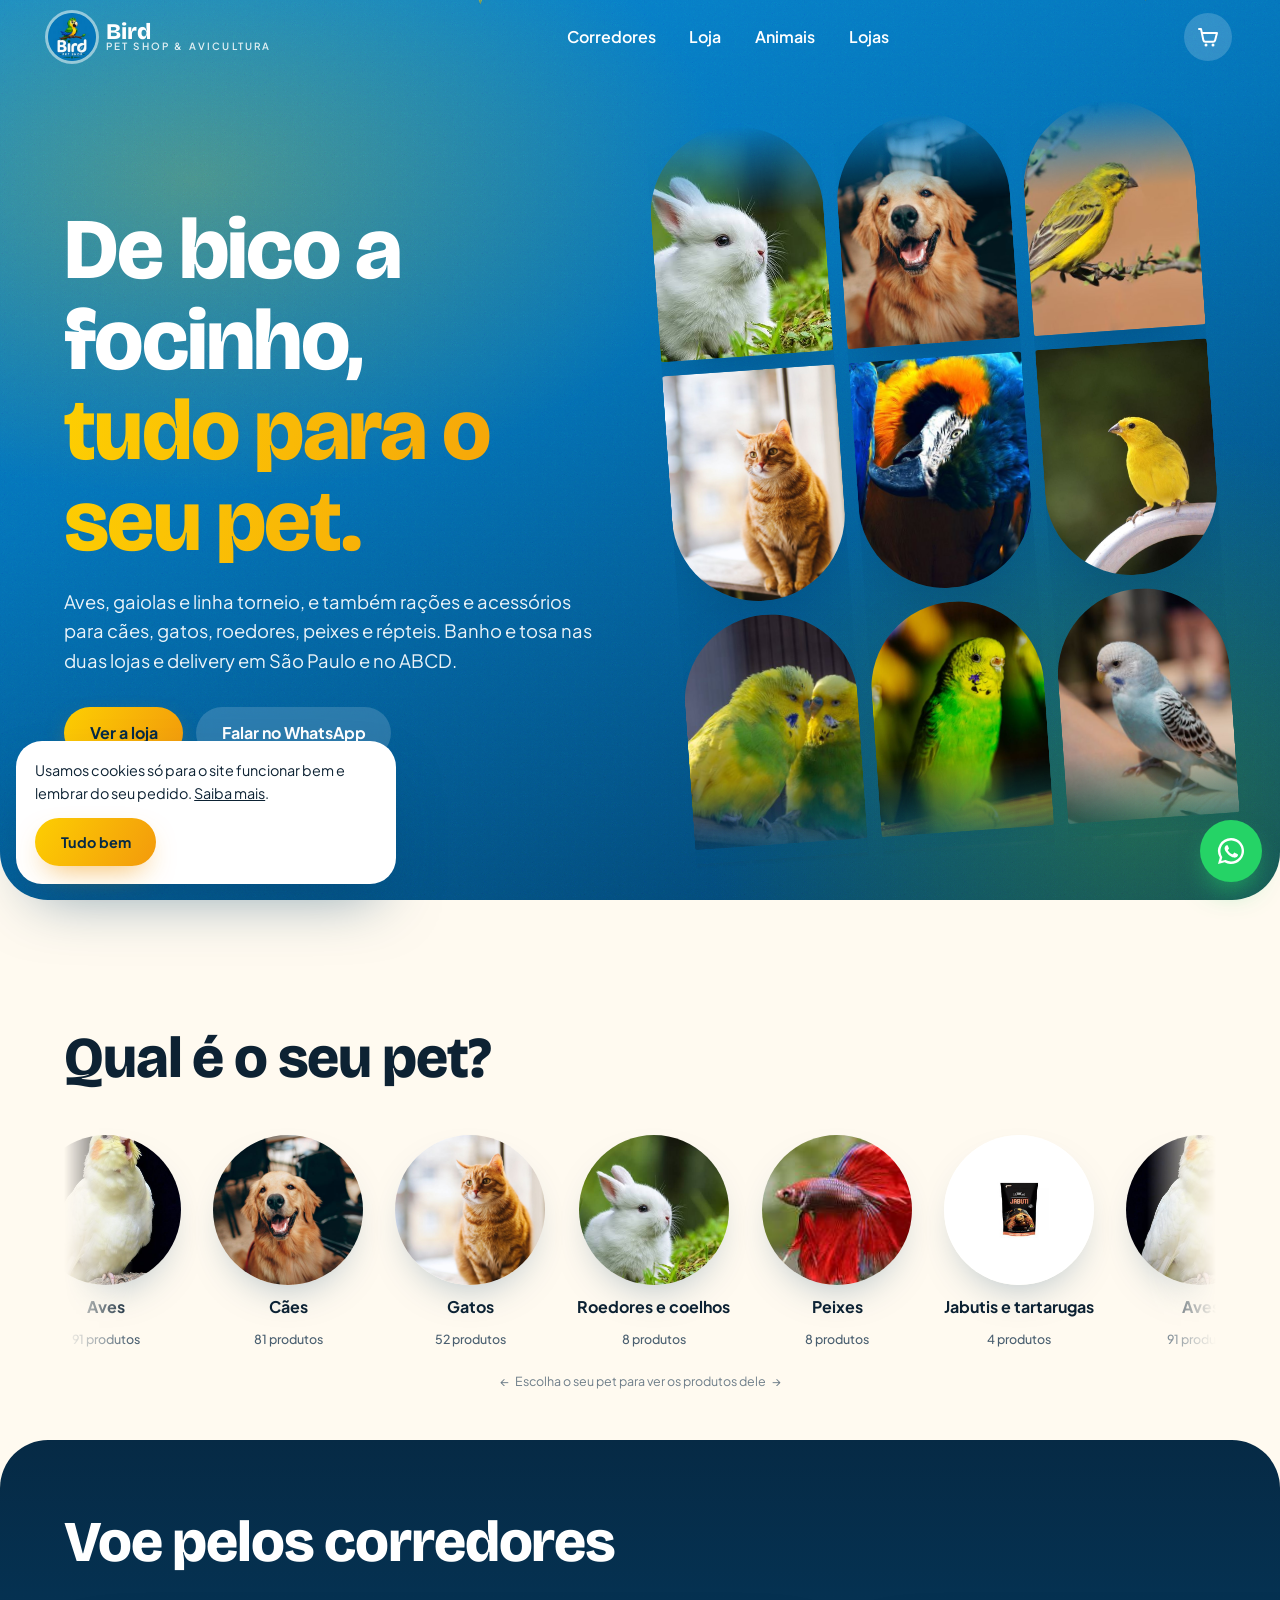
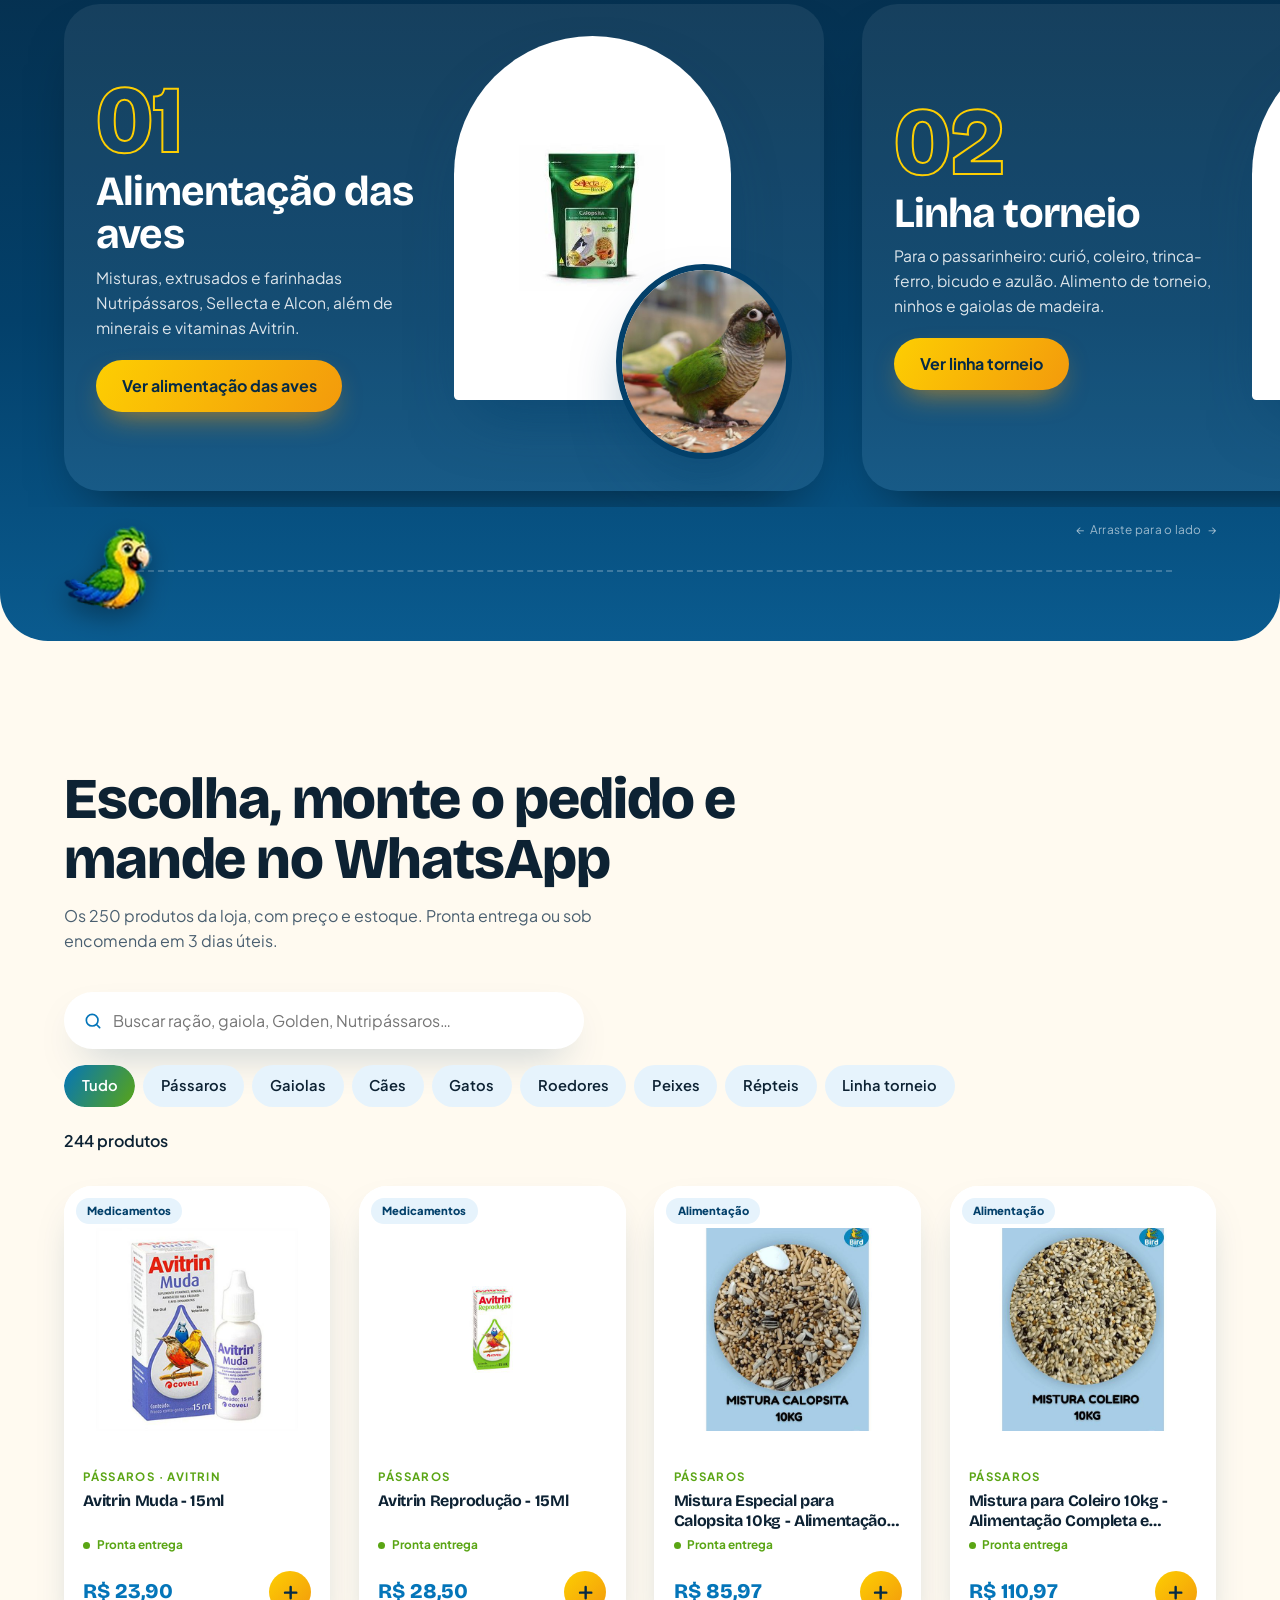
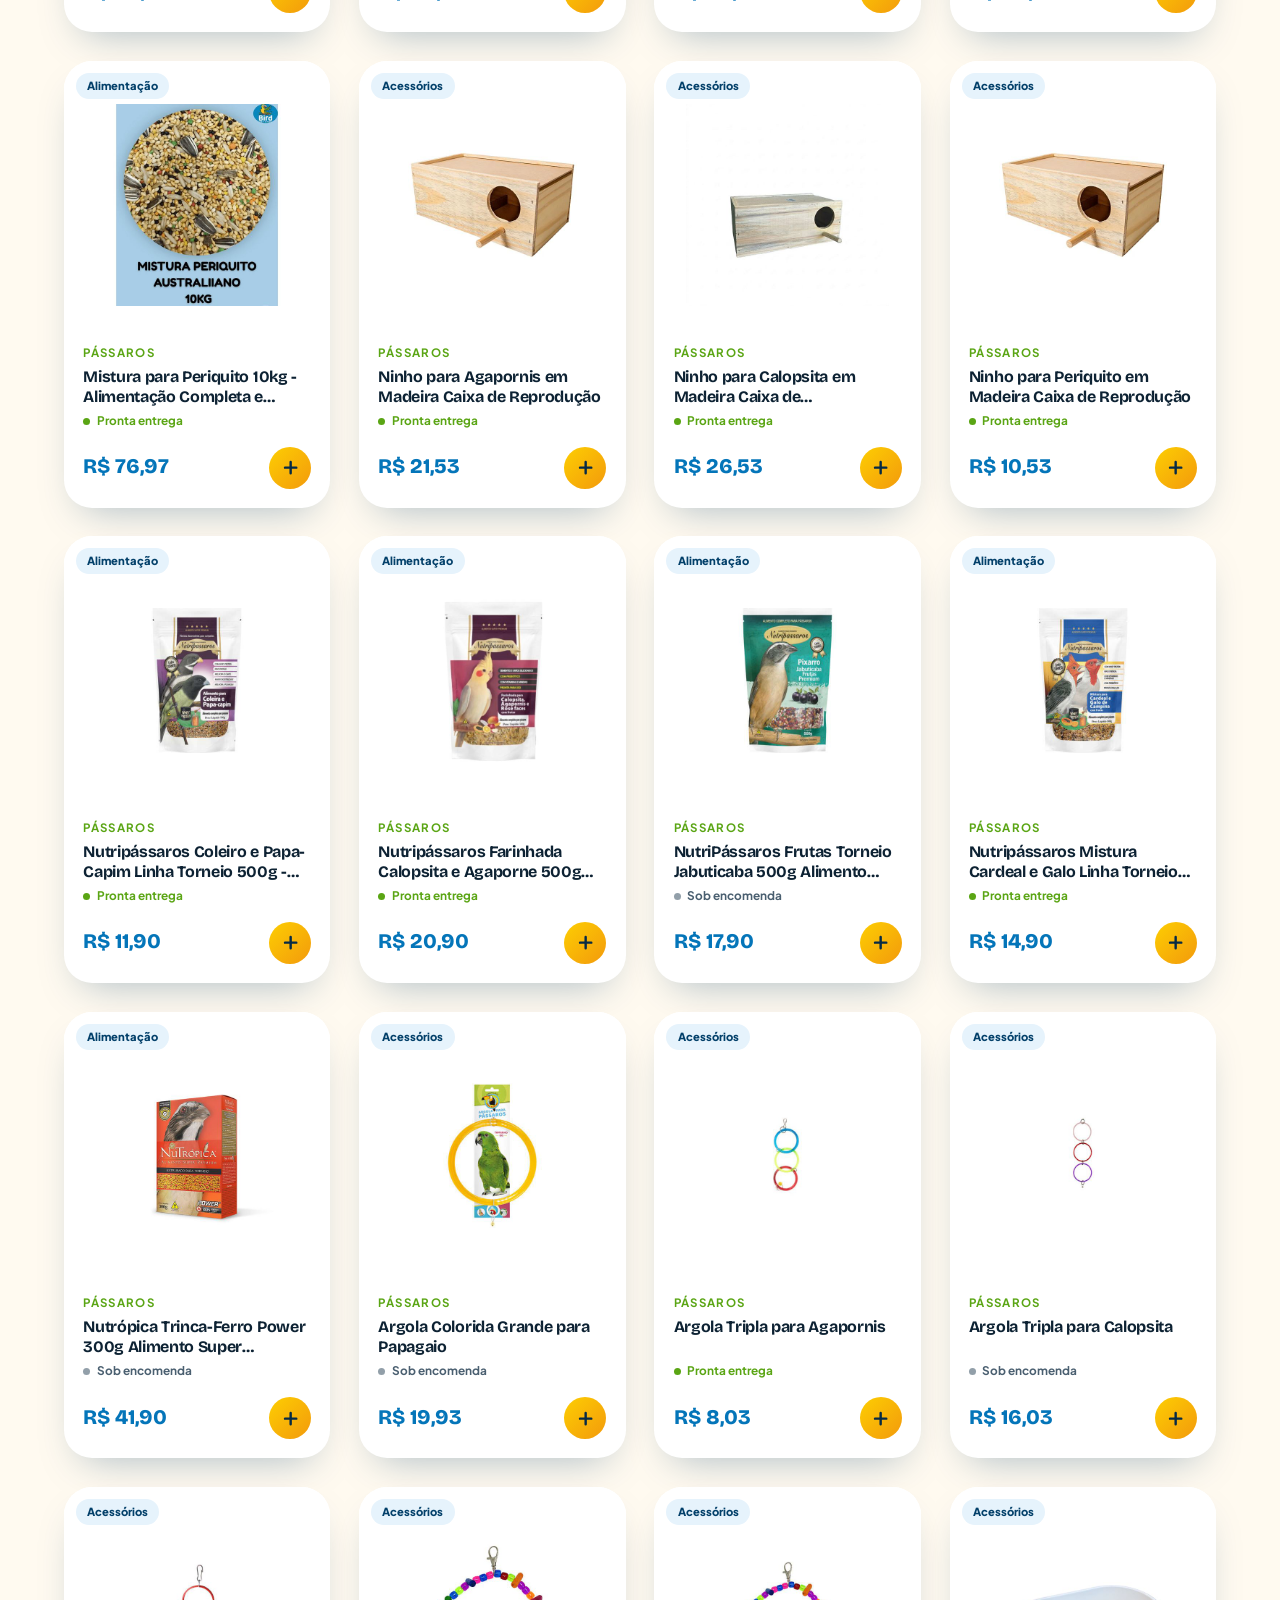
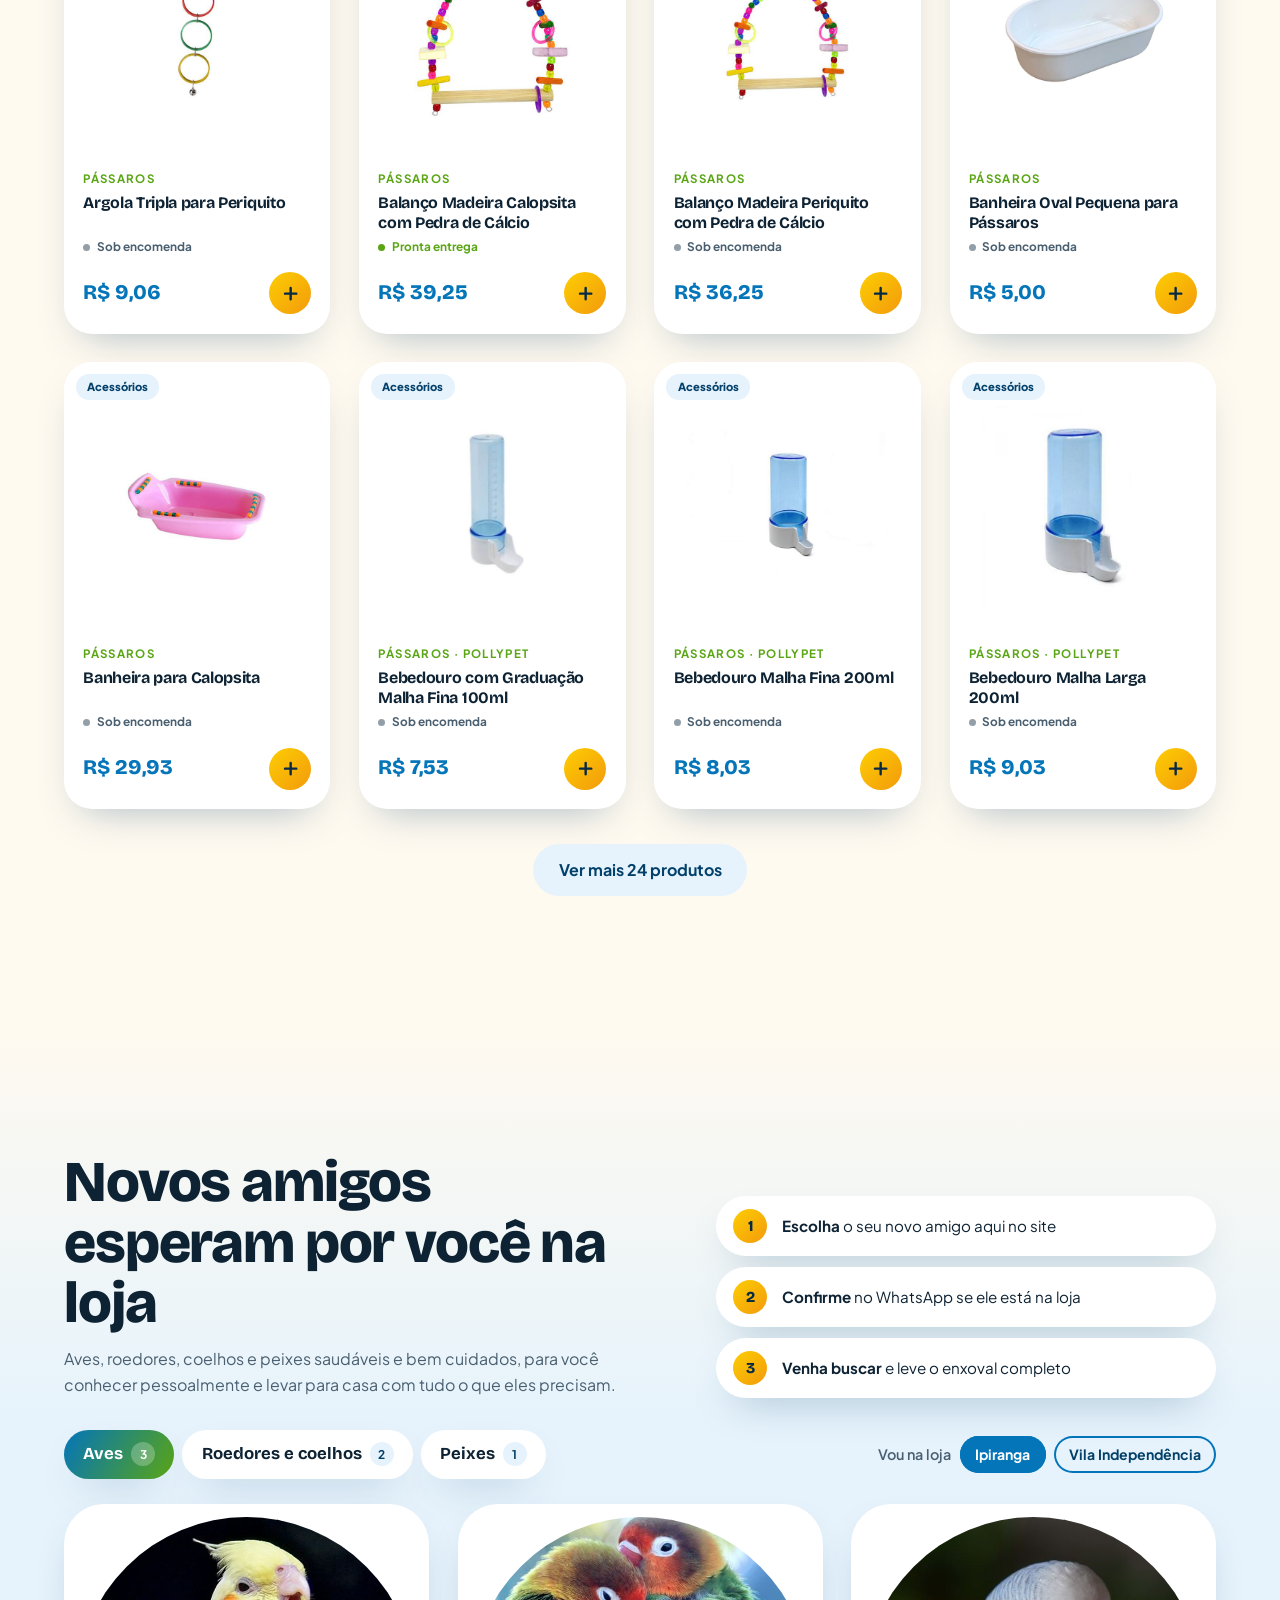
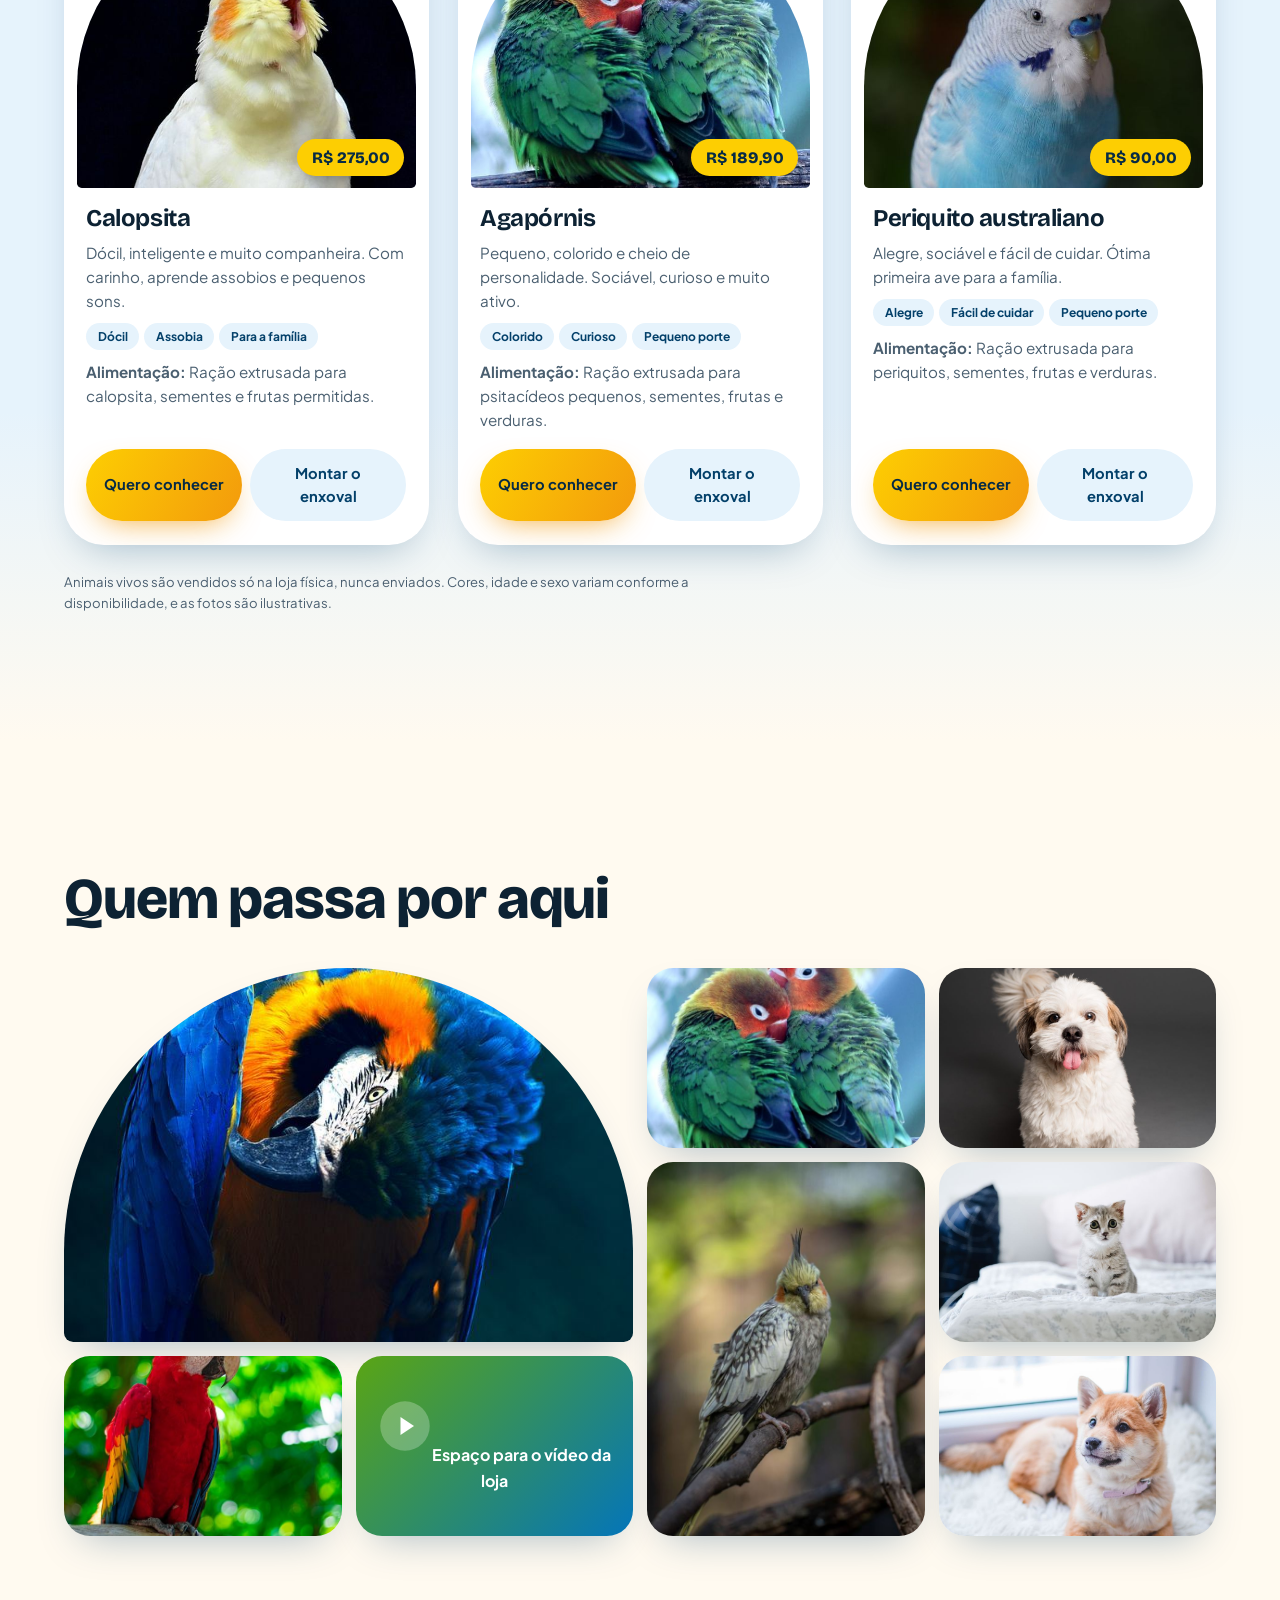
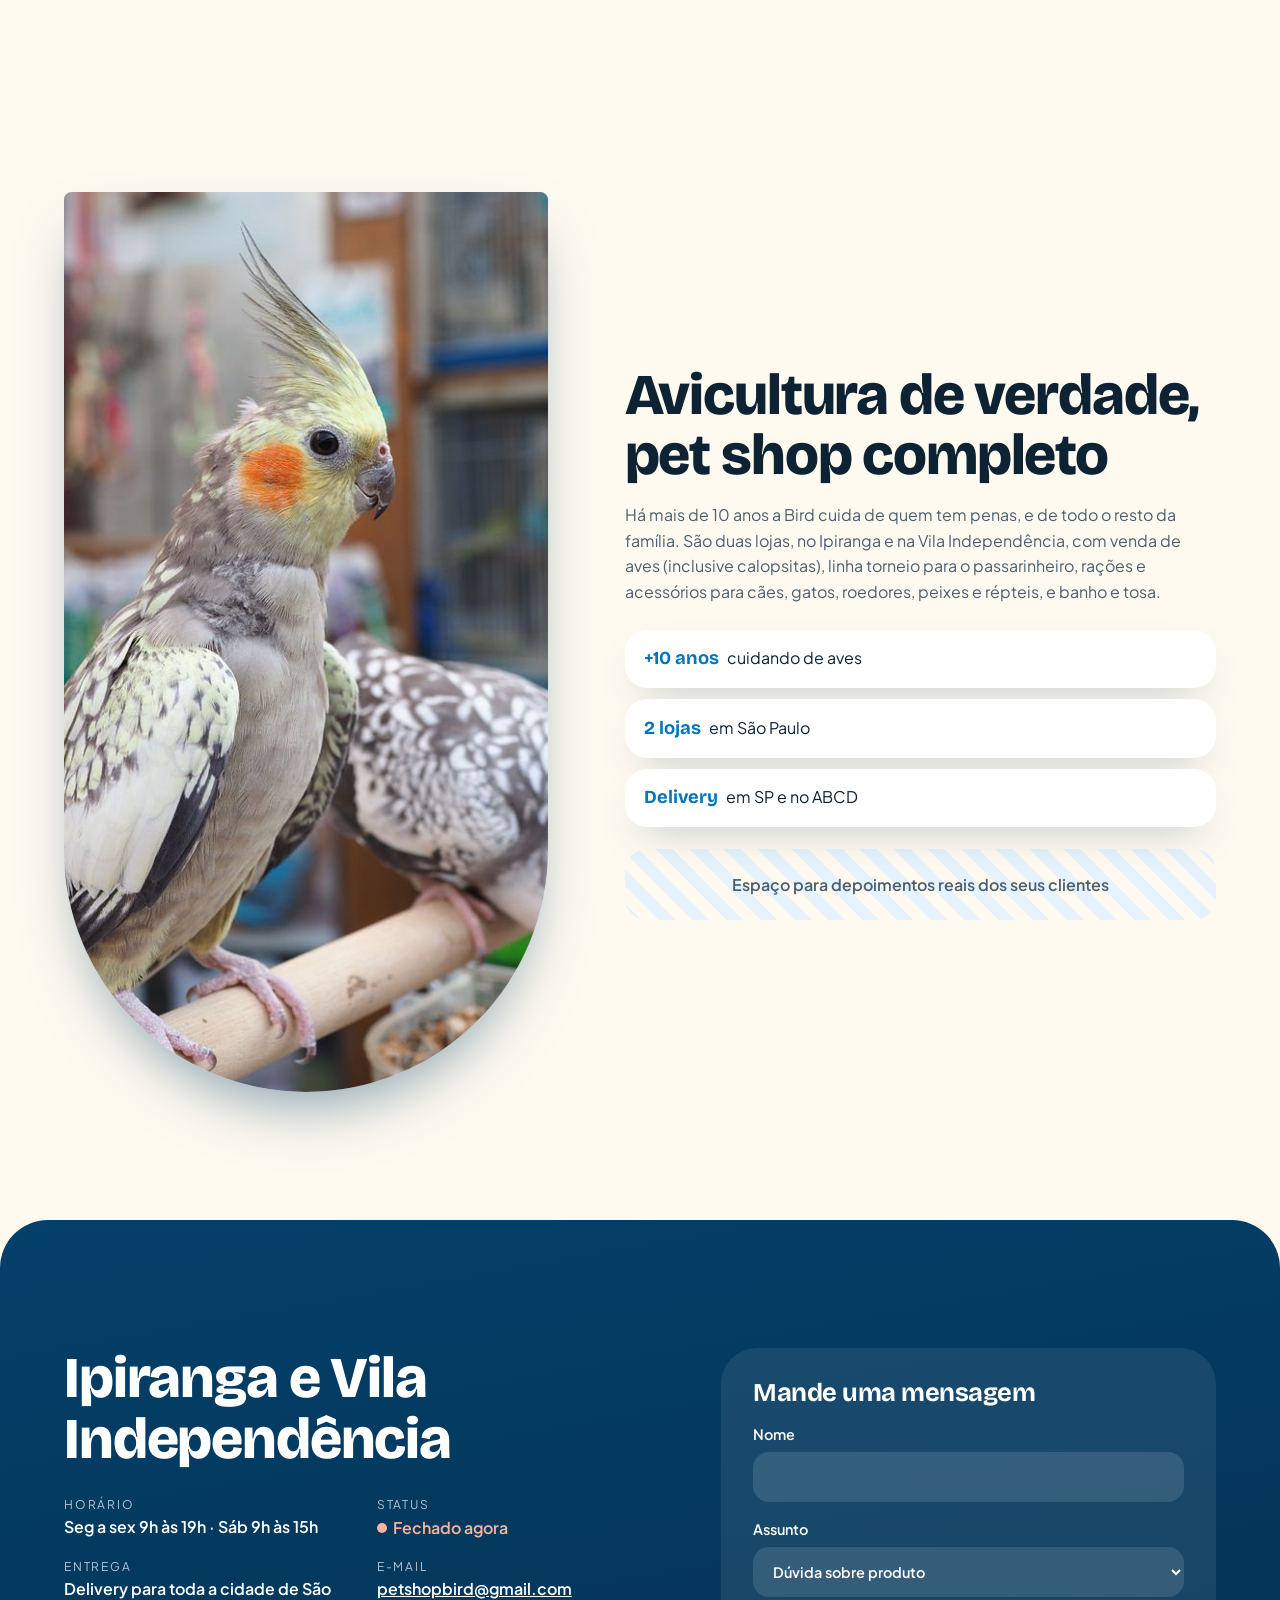
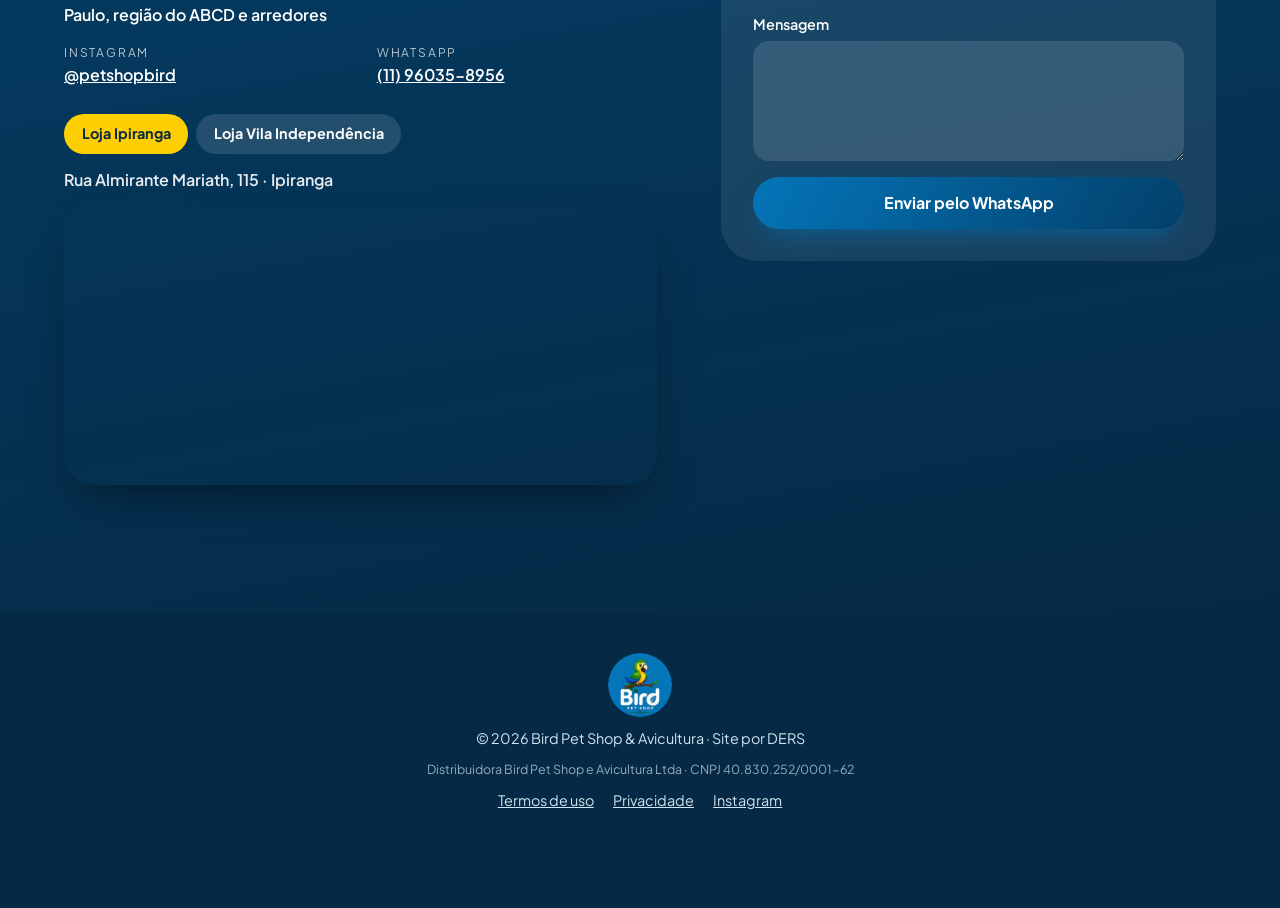
==== commit 0715f0c1: "Prévia protegida: link que expira, marca d'água com o nome de quem vê, fora do Google (#11) Claude-S" ====
--- a/index.html
+++ b/index.html
@@ -18,7 +18,7 @@
 <link rel="preconnect" href="https://fonts.googleapis.com">
 <link rel="preconnect" href="https://fonts.gstatic.com" crossorigin>
 <link href="https://fonts.googleapis.com/css2?family=Bricolage+Grotesque:opsz,wght@12..96,500;12..96,700;12..96,800&family=Plus+Jakarta+Sans:wght@400;500;600;700&display=swap" rel="stylesheet">
-<link rel="stylesheet" href="styles.css">
+<link rel="stylesheet" href="styles.css?v=20261126b">
 </head>
 <body>
 
@@ -92,7 +92,7 @@
           <img src="ave-corpo.png" alt="" width="250" height="260">
           <img class="ave-asa" src="ave-asa.png" alt="" width="250" height="260">
         </div>
-        <p class="voo-dica" id="voo-dica">Arraste o passarinho</p>
+        <p class="voo-dica" id="voo-dica">Arraste para o lado</p>
       </div>
     </div>
   </section>
@@ -276,7 +276,7 @@
 
 <div class="toast" id="toast" role="status" aria-live="polite"></div>
 
-<script src="produtos.js"></script>
-<script src="script.js"></script>
+<script src="produtos.js?v=20261126b"></script>
+<script src="script.js?v=20261126b"></script>
 </body>
 </html>
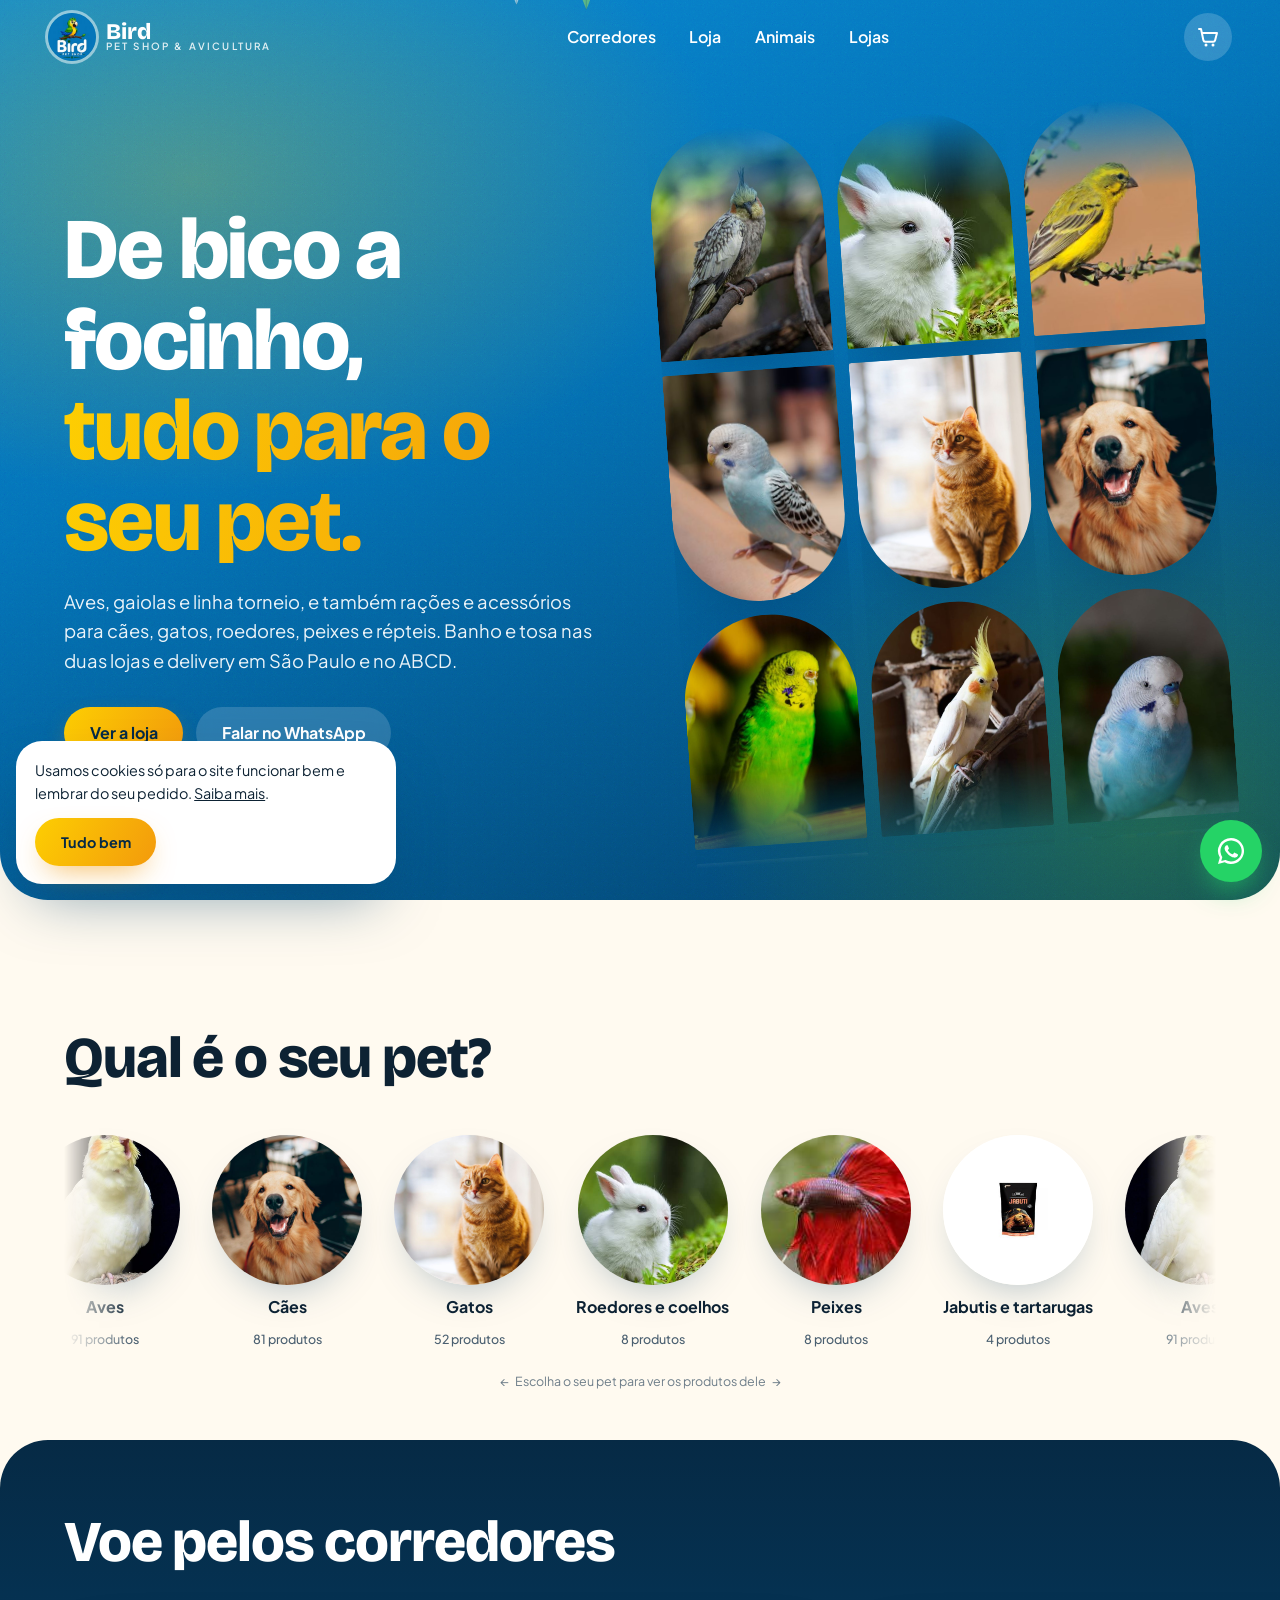
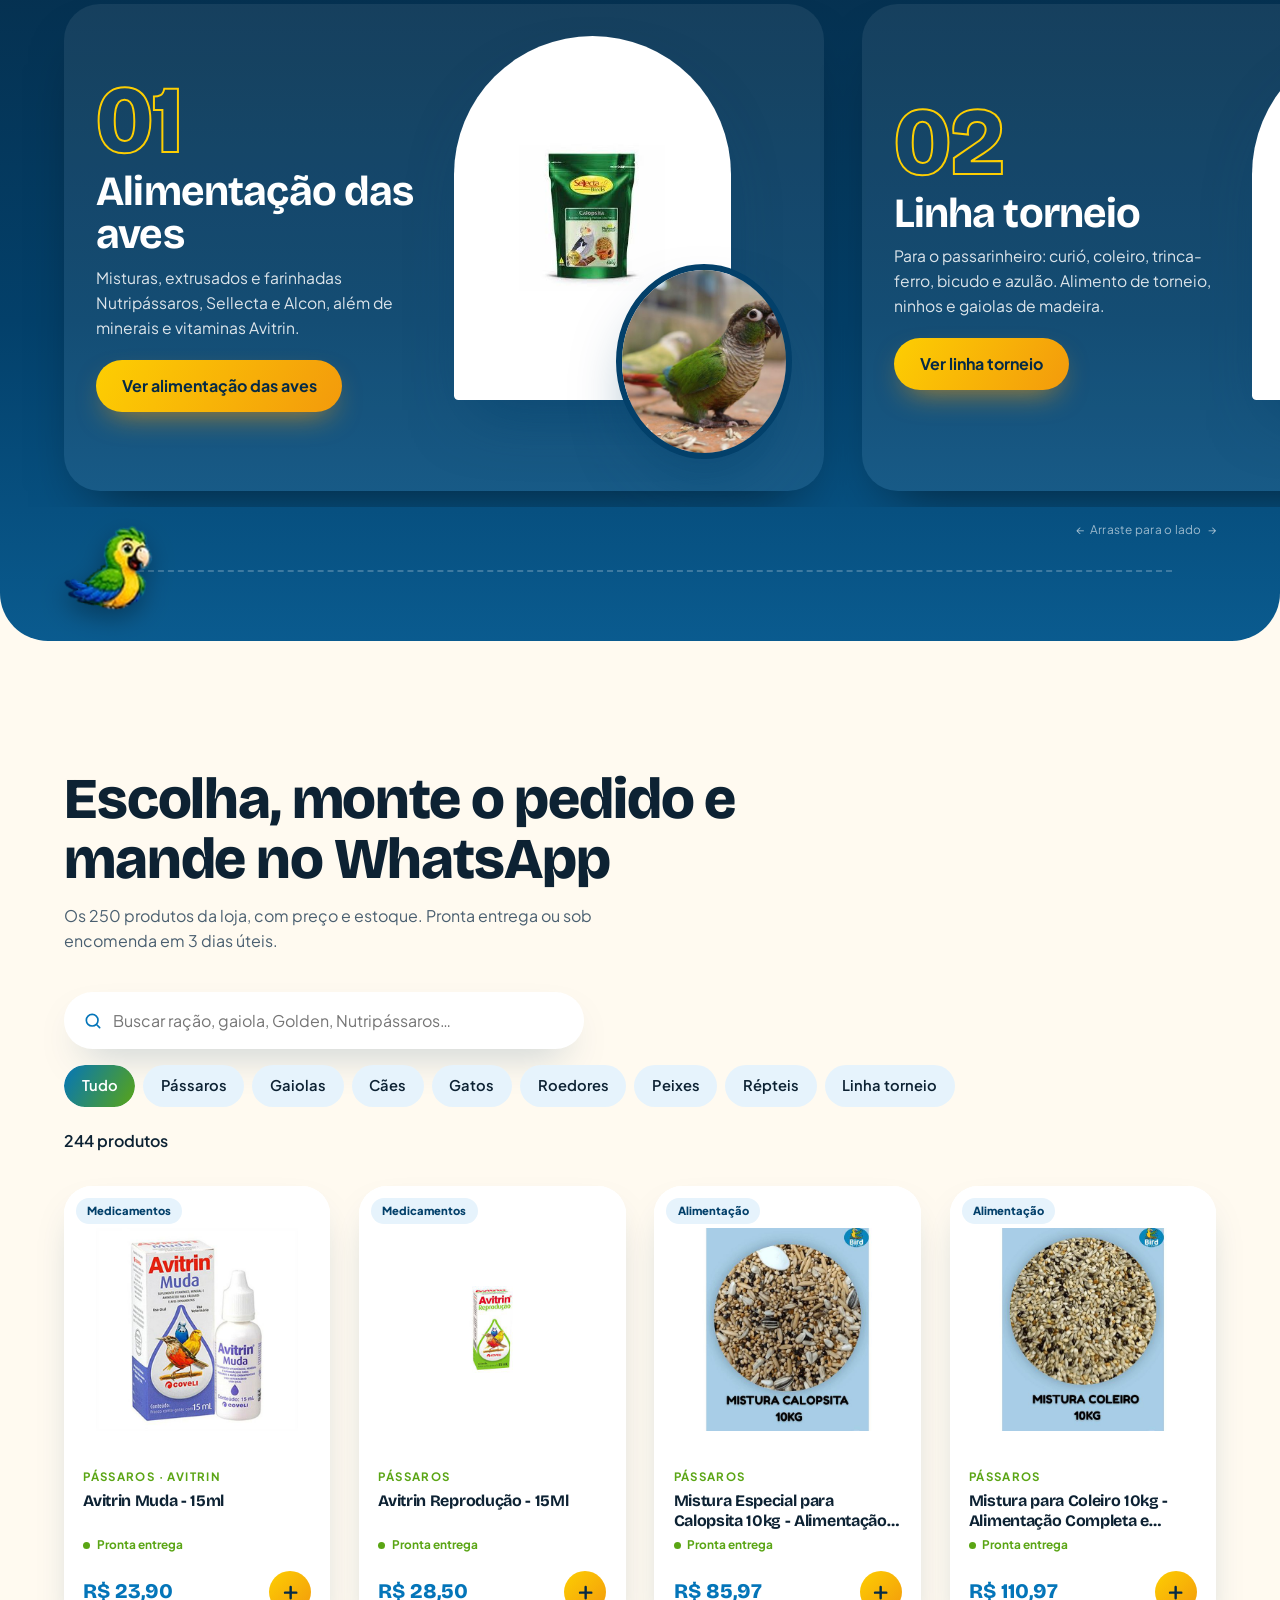
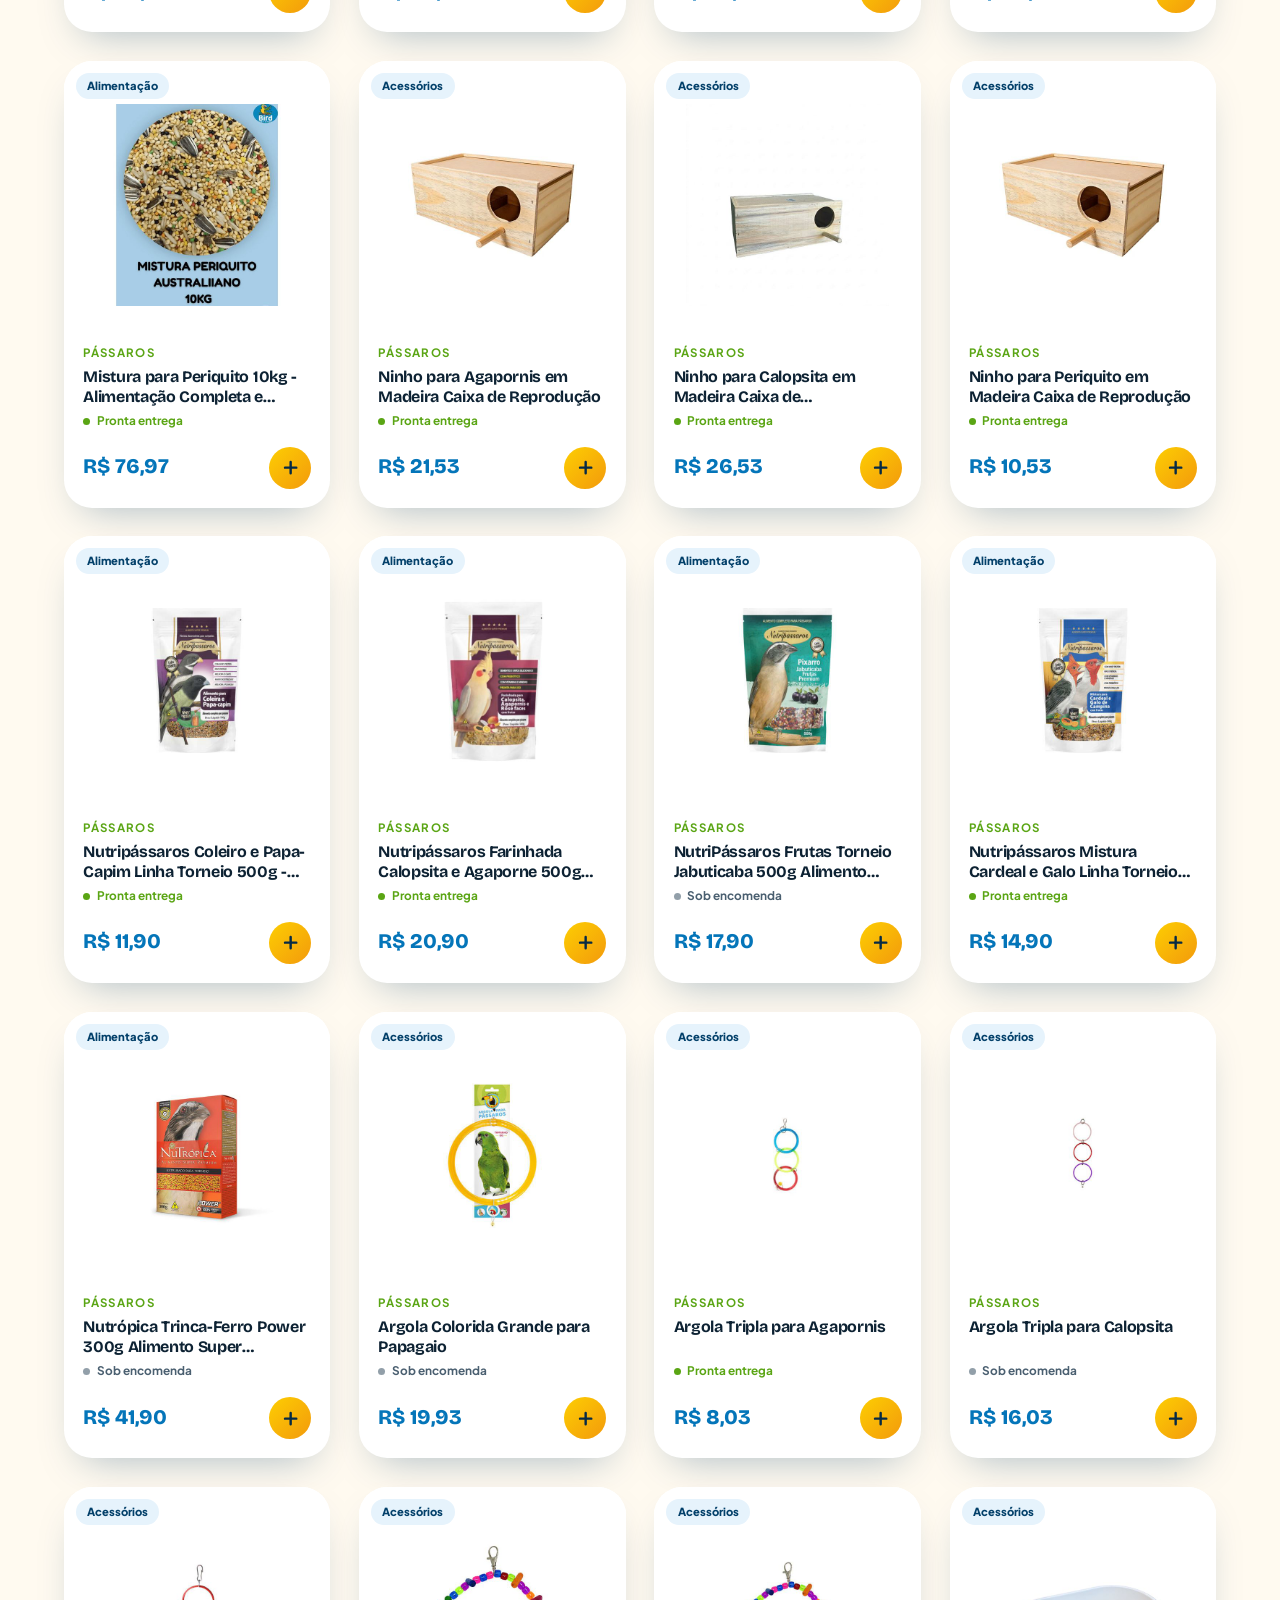
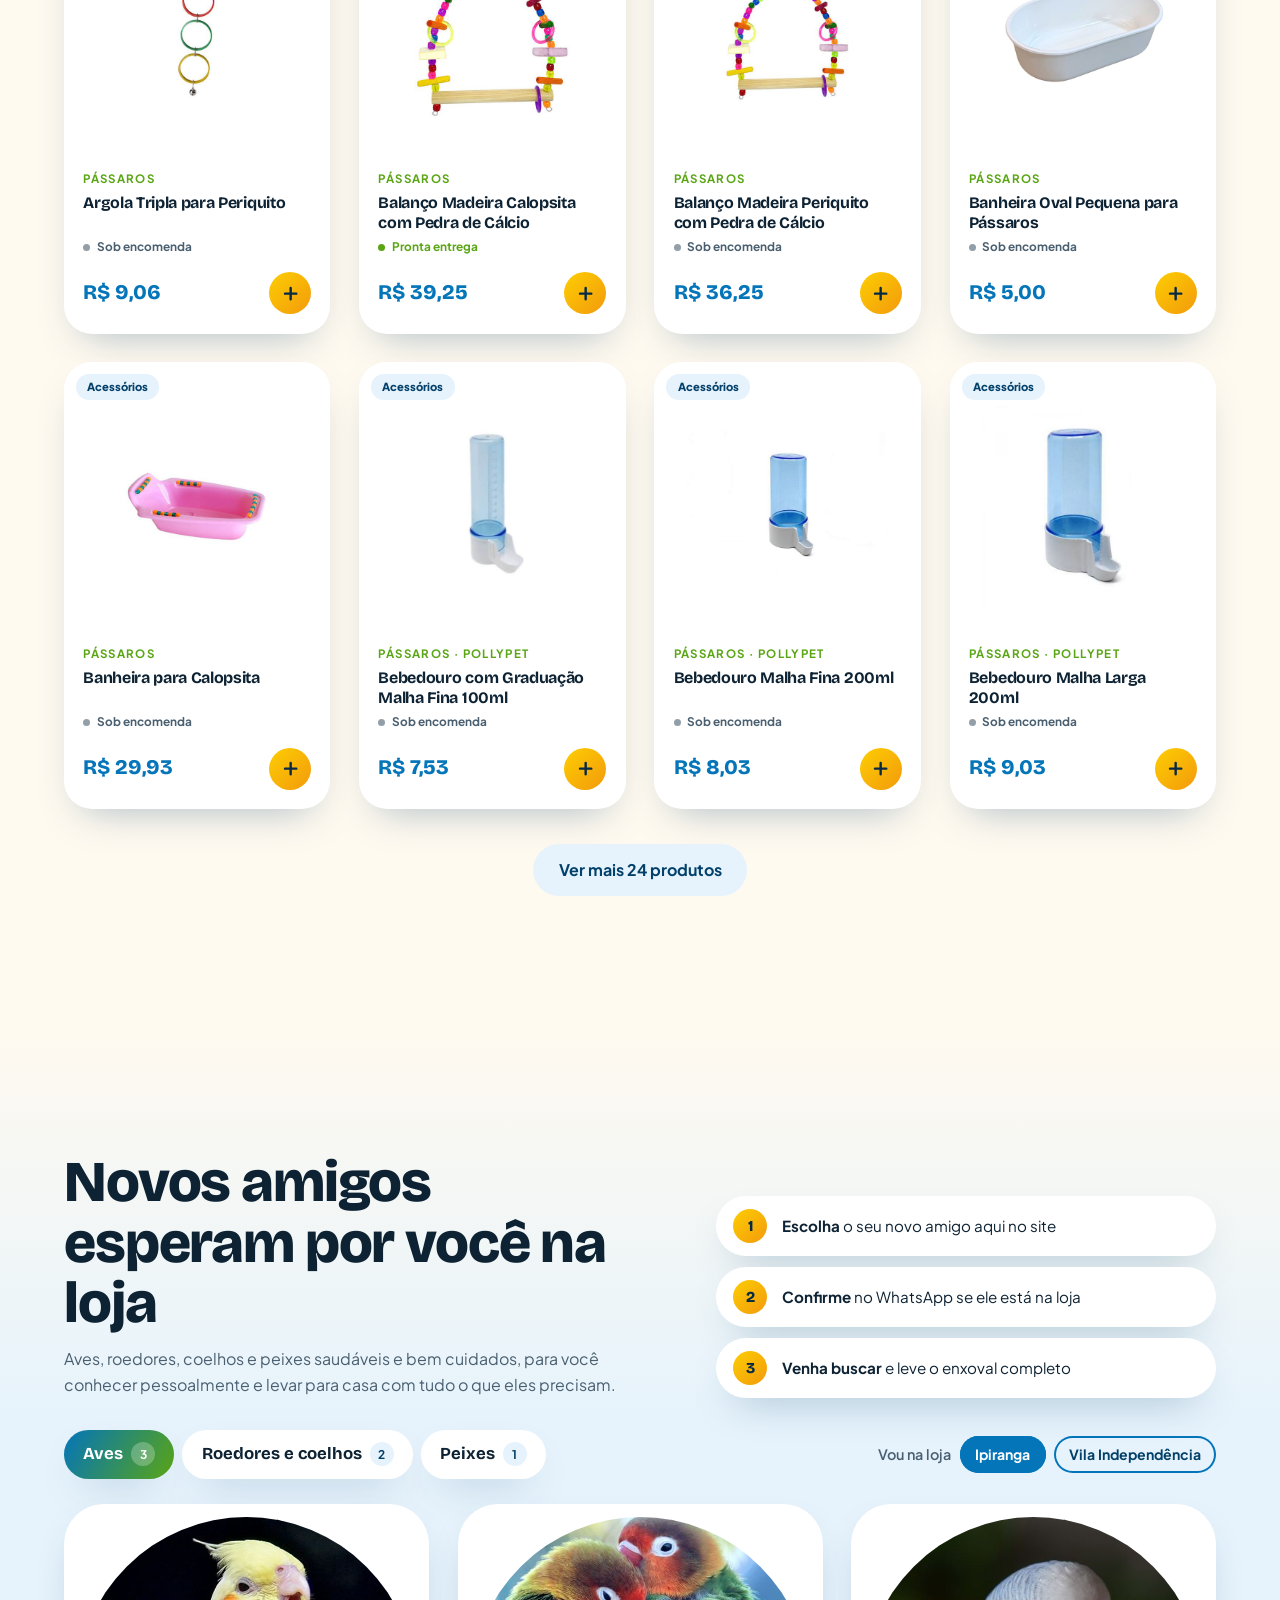
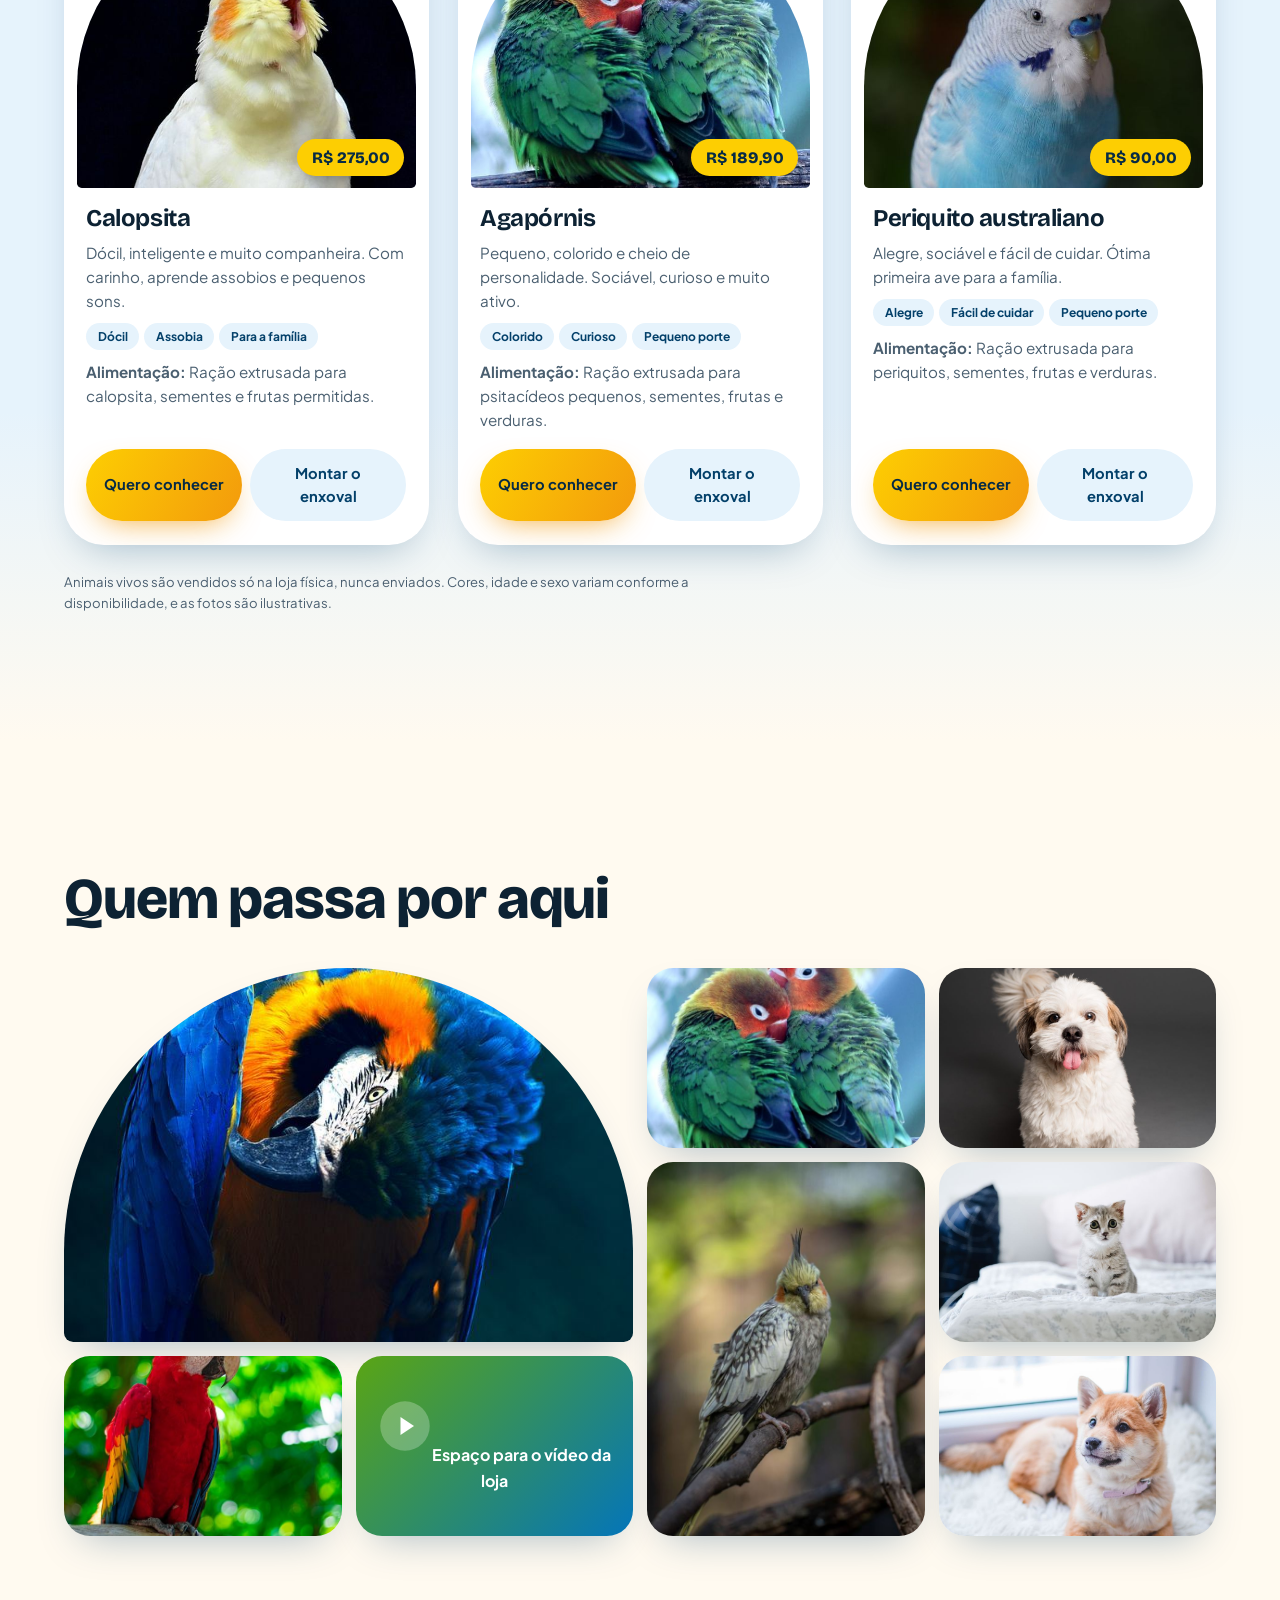
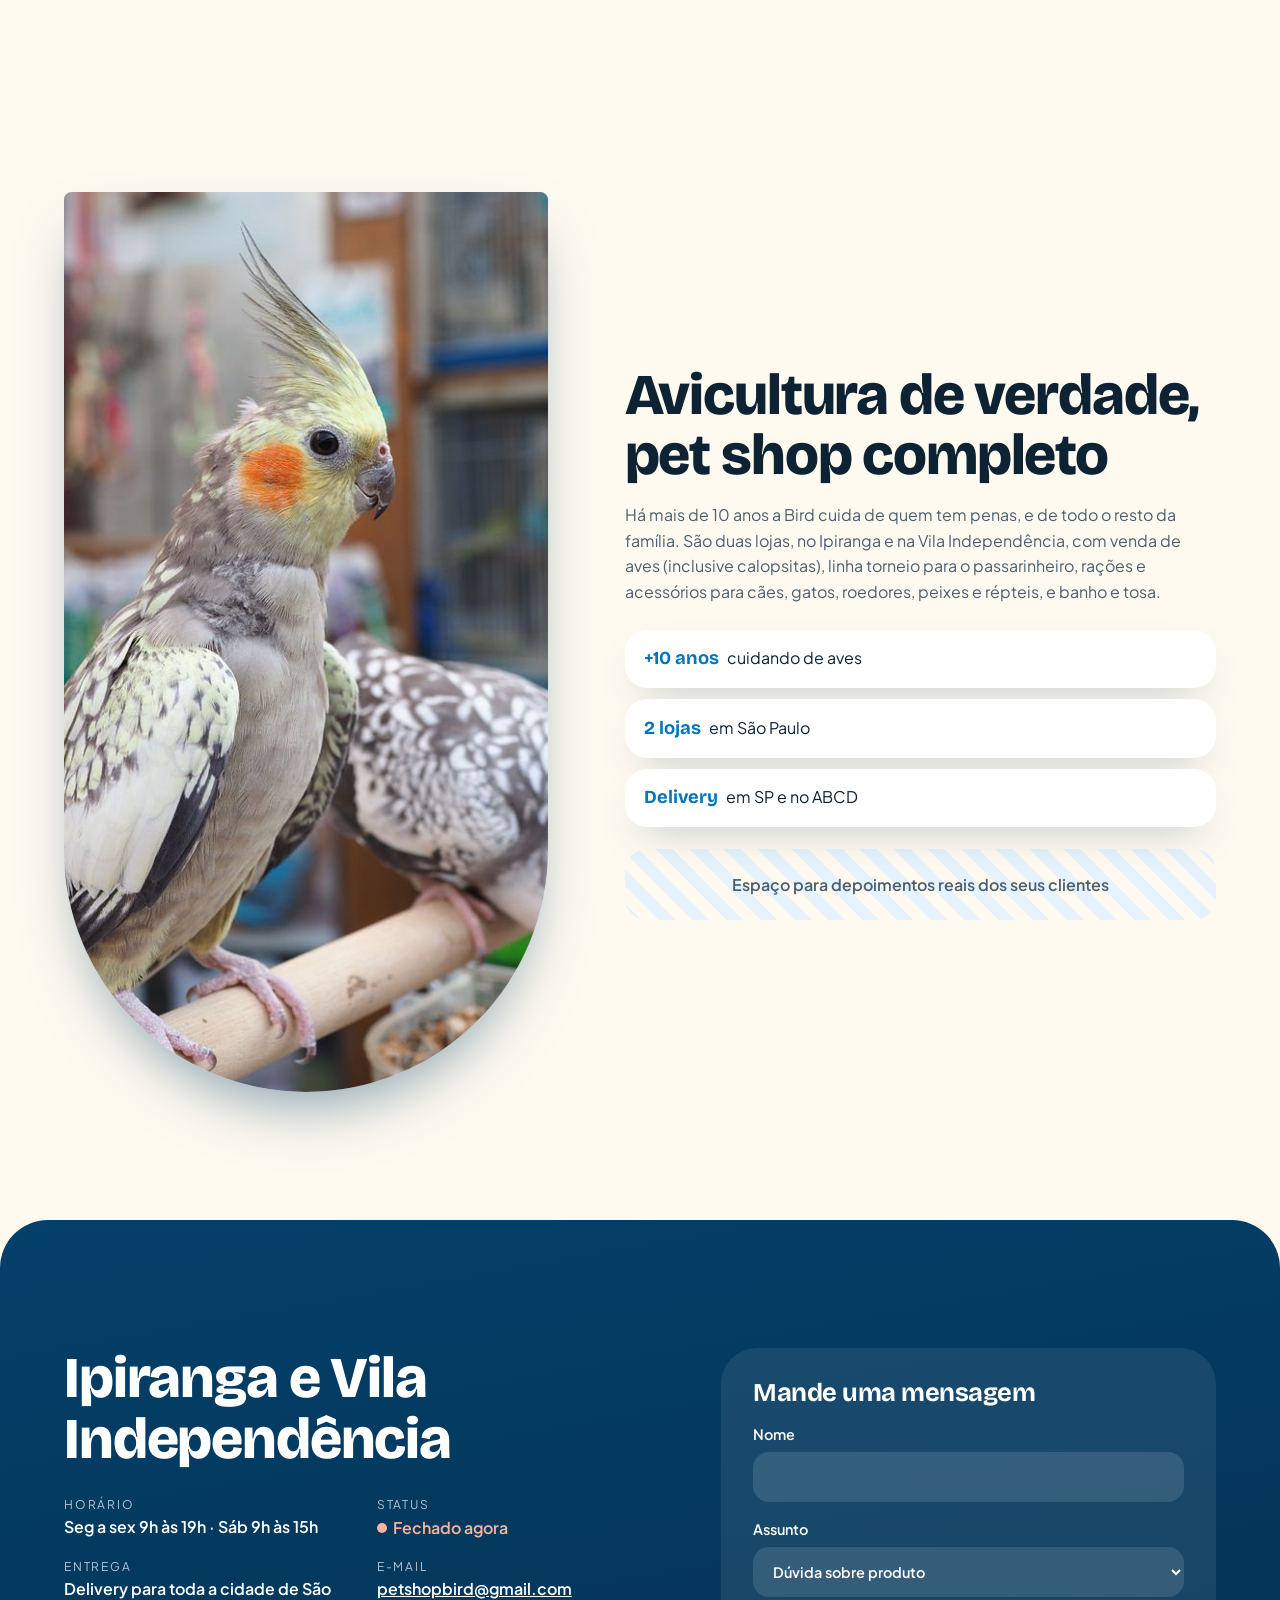
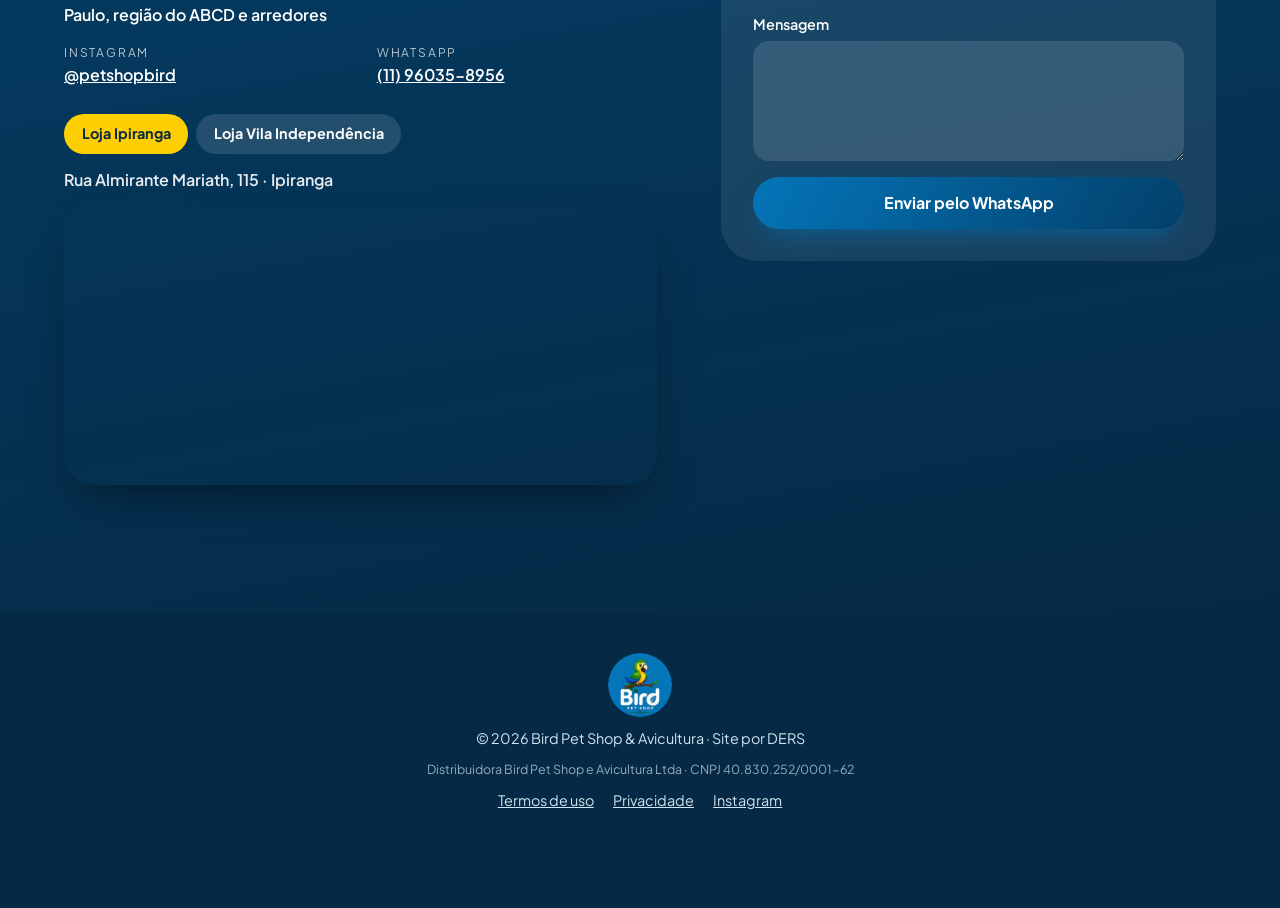
==== commit d5601b68: "Intro nova no celular: revoada de penas e o papagaio da Bird pousando no nome Co-Authored-By: Claude" ====
--- a/index.html
+++ b/index.html
@@ -4,8 +4,6 @@
 <meta charset="utf-8">
 <meta name="viewport" content="width=device-width, initial-scale=1, viewport-fit=cover">
 <title>Bird Pet Shop &amp; Avicultura · Ipiranga e Vila Independência, SP</title>
-<meta name="robots" content="noindex, nofollow">
-<script src="protecao.js"></script>
 <meta name="description" content="Pet shop e avicultura no Ipiranga e na Vila Independência, em São Paulo: aves, gaiolas e linha torneio, rações e acessórios para cães, gatos, roedores, peixes e répteis, banho e tosa. Delivery em SP e ABCD.">
 <meta name="theme-color" content="#0475b9">
 <meta property="og:type" content="website">
@@ -18,11 +16,24 @@
 <link rel="preconnect" href="https://fonts.googleapis.com">
 <link rel="preconnect" href="https://fonts.gstatic.com" crossorigin>
 <link href="https://fonts.googleapis.com/css2?family=Bricolage+Grotesque:opsz,wght@12..96,500;12..96,700;12..96,800&family=Plus+Jakarta+Sans:wght@400;500;600;700&display=swap" rel="stylesheet">
-<link rel="stylesheet" href="styles.css?v=20261126b">
+<link rel="stylesheet" href="styles.css?v=20261126c">
 </head>
 <body>
 
 <!-- Intro: uma pena cai, vira a logo e as asas se abrem -->
+<!-- Intro do celular: revoada de penas, o papagaio da Bird chega voando e pousa no nome -->
+<div id="intro-m" class="intro-m" aria-hidden="true">
+  <svg width="0" height="0" style="position:absolute"><defs><symbol id="pena-forma" viewBox="0 0 40 110"><path d="M20 2C7 22 2 50 8 78c3 13 7 21 12 30 5-9 9-17 12-30 6-28 1-56-12-76z" fill="currentColor"/><path d="M20 8v100" stroke="rgba(0,0,0,.18)" stroke-width="2" stroke-linecap="round"/><path d="M20 34l-9-8M20 50l-10-8M20 66l-10-7M20 34l9-8M20 50l10-8M20 66l10-7" stroke="rgba(255,255,255,.45)" stroke-width="1.6" stroke-linecap="round"/></symbol></defs></svg>
+  <div class="im-sol"></div>
+  <div class="im-nuvem im-nuvem-1"></div><div class="im-nuvem im-nuvem-2"></div>
+  <div class="im-penas"><svg class="im-pena" style="--x:2.9%;--w:22px;--c:var(--amarelo);--d:3.23s;--a:-2.36s;--r:18deg"><use href="#pena-forma"/></svg><svg class="im-pena" style="--x:10.6%;--w:34px;--c:#7cc242;--d:2.69s;--a:-1.03s;--r:-46deg"><use href="#pena-forma"/></svg><svg class="im-pena" style="--x:19.5%;--w:30px;--c:var(--azul);--d:2.71s;--a:-2.24s;--r:4deg"><use href="#pena-forma"/></svg><svg class="im-pena" style="--x:28.4%;--w:34px;--c:#3fb0ec;--d:2.8s;--a:-1.85s;--r:30deg"><use href="#pena-forma"/></svg><svg class="im-pena" style="--x:40.5%;--w:18px;--c:var(--laranja);--d:3.52s;--a:-1.35s;--r:-22deg"><use href="#pena-forma"/></svg><svg class="im-pena" style="--x:46.3%;--w:22px;--c:var(--amarelo);--d:3.06s;--a:-2.08s;--r:-35deg"><use href="#pena-forma"/></svg><svg class="im-pena" style="--x:58.4%;--w:34px;--c:#7cc242;--d:3.91s;--a:-1.98s;--r:24deg"><use href="#pena-forma"/></svg><svg class="im-pena" style="--x:67.4%;--w:22px;--c:var(--azul);--d:3.2s;--a:-0.91s;--r:-42deg"><use href="#pena-forma"/></svg><svg class="im-pena" style="--x:76.4%;--w:34px;--c:#3fb0ec;--d:2.93s;--a:-0.53s;--r:4deg"><use href="#pena-forma"/></svg><svg class="im-pena" style="--x:86.7%;--w:30px;--c:var(--laranja);--d:3.54s;--a:-1.19s;--r:-12deg"><use href="#pena-forma"/></svg><svg class="im-pena" style="--x:92.5%;--w:22px;--c:var(--amarelo);--d:3.72s;--a:-1.79s;--r:23deg"><use href="#pena-forma"/></svg></div>
+  <div class="im-marca">
+    <img class="im-nome" src="intro-nome.png" alt="" width="320" height="257">
+    <div class="im-ave-voo"><img class="im-ave" src="intro-ave.png" alt="" width="280" height="257"></div>
+    <div class="im-explode"><svg class="im-faisca" style="--bx:172px;--by:-14px;--c:var(--amarelo);--r:15deg"><use href="#pena-forma"/></svg><svg class="im-faisca" style="--bx:119px;--by:84px;--c:#7cc242;--r:151deg"><use href="#pena-forma"/></svg><svg class="im-faisca" style="--bx:41px;--by:118px;--c:var(--azul);--r:102deg"><use href="#pena-forma"/></svg><svg class="im-faisca" style="--bx:5px;--by:153px;--c:#3fb0ec;--r:-83deg"><use href="#pena-forma"/></svg><svg class="im-faisca" style="--bx:-105px;--by:125px;--c:var(--laranja);--r:-140deg"><use href="#pena-forma"/></svg><svg class="im-faisca" style="--bx:-112px;--by:40px;--c:var(--amarelo);--r:125deg"><use href="#pena-forma"/></svg><svg class="im-faisca" style="--bx:-150px;--by:-4px;--c:#7cc242;--r:14deg"><use href="#pena-forma"/></svg><svg class="im-faisca" style="--bx:-153px;--by:-105px;--c:var(--azul);--r:94deg"><use href="#pena-forma"/></svg><svg class="im-faisca" style="--bx:-79px;--by:-148px;--c:#3fb0ec;--r:-125deg"><use href="#pena-forma"/></svg><svg class="im-faisca" style="--bx:20px;--by:-143px;--c:var(--laranja);--r:82deg"><use href="#pena-forma"/></svg><svg class="im-faisca" style="--bx:67px;--by:-97px;--c:var(--amarelo);--r:-129deg"><use href="#pena-forma"/></svg><svg class="im-faisca" style="--bx:135px;--by:-62px;--c:#7cc242;--r:135deg"><use href="#pena-forma"/></svg></div>
+  </div>
+  <p class="im-toque">Toque para entrar</p>
+</div>
 <div id="intro" class="intro" aria-hidden="true">
   <div class="asa asa-esq"></div>
   <div class="asa asa-dir"></div>
@@ -276,7 +287,7 @@
 
 <div class="toast" id="toast" role="status" aria-live="polite"></div>
 
-<script src="produtos.js?v=20261126b"></script>
-<script src="script.js?v=20261126b"></script>
+<script src="produtos.js?v=20261126c"></script>
+<script src="script.js?v=20261126c"></script>
 </body>
 </html>
--- a/styles.css
+++ b/styles.css
@@ -708,3 +708,61 @@
   .vivo:hover .vivo-foto img, .galeria-grade button:hover img, .coluna figure:hover img { transform: none; }
   .produto:hover, .vivo:hover { box-shadow: var(--sombra); }
 }
+
+/* ---------- intro do celular (26/11): revoada de penas e o papagaio da Bird pousando no nome ---------- */
+.intro-m {
+  position: fixed; inset: 0; z-index: 101; overflow: hidden; cursor: pointer;
+  display: grid; place-items: center;
+  background: linear-gradient(180deg, #d5eefd 0%, #eef8ff 48%, #fff7e2 100%);
+  transition: transform .85s var(--suave), border-radius .85s var(--suave);
+}
+.intro-m.fim { display: none; }
+.im-sol { position: absolute; width: 520px; height: 520px; right: -220px; top: -220px; border-radius: 50%;
+  background: radial-gradient(circle, rgba(253, 206, 2, .55), rgba(253, 206, 2, .18) 40%, transparent 68%);
+  animation: im-sol 3s ease-in-out infinite alternate; }
+@keyframes im-sol { to { transform: scale(1.12); } }
+.im-nuvem { position: absolute; height: 60px; border-radius: 999px; background: #fff; filter: blur(6px); opacity: .85; }
+.im-nuvem-1 { width: 200px; top: 16%; left: -60px; animation: im-nuvem 9s linear infinite; }
+.im-nuvem-2 { width: 150px; bottom: 20%; right: -40px; opacity: .6; animation: im-nuvem 11s linear infinite reverse; }
+@keyframes im-nuvem { to { transform: translateX(120px); } }
+.im-penas { position: absolute; inset: 0; pointer-events: none; }
+.im-pena { position: absolute; top: -14%; left: var(--x); width: var(--w); height: calc(var(--w) * 2.75); color: var(--c);
+  filter: drop-shadow(0 6px 6px rgba(3, 64, 106, .18)); animation: im-cai var(--d) linear var(--a) infinite; }
+@keyframes im-cai {
+  0% { transform: translate(0, 0) rotate(var(--r)); }
+  25% { transform: translate(26px, 32vh) rotate(calc(var(--r) + 40deg)); }
+  50% { transform: translate(-22px, 64vh) rotate(calc(var(--r) - 20deg)); }
+  75% { transform: translate(18px, 96vh) rotate(calc(var(--r) + 30deg)); }
+  100% { transform: translate(-6px, 128vh) rotate(var(--r)); }
+}
+.im-marca { position: relative; width: min(86vw, 380px); aspect-ratio: 600 / 257; }
+.im-nome { position: absolute; left: 46.67%; top: 0; width: 53.33%; height: auto;
+  clip-path: inset(0 100% 0 0); animation: im-nome .6s 1.05s var(--suave) forwards; }
+@keyframes im-nome { to { clip-path: inset(0 0 0 0); } }
+.im-ave-voo { position: absolute; left: 0; top: 0; width: 46.67%; transform-origin: 60% 80%;
+  animation: im-chega 1.15s .15s var(--suave) both; }
+.im-ave { width: 100%; height: auto; transform-origin: 55% 85%; animation: im-bate .16s ease-in-out 7 alternate .15s, im-pousa .5s 1.25s var(--mola); }
+@keyframes im-chega {
+  0% { transform: translate(-90vw, 55vh) rotate(-28deg) scale(.55); }
+  45% { transform: translate(-30vw, -18vh) rotate(-8deg) scale(.8); }
+  75% { transform: translate(4vw, -6vh) rotate(6deg) scale(1.02); }
+  100% { transform: none; }
+}
+@keyframes im-bate { from { transform: scaleY(1) rotate(-3deg); } to { transform: scaleY(.9) rotate(4deg); } }
+@keyframes im-pousa { 0% { transform: scale(1.08, .9); } 60% { transform: scale(.96, 1.06) rotate(-3deg); } 100% { transform: none; } }
+.im-explode { position: absolute; left: 24%; top: 42%; width: 0; height: 0; }
+.im-faisca { position: absolute; width: 16px; height: 44px; margin: -22px 0 0 -8px; color: var(--c); opacity: 0;
+  animation: im-faisca 1s 1.45s var(--suave) forwards; }
+@keyframes im-faisca {
+  0% { transform: translate(0, 0) scale(.2) rotate(0); opacity: 1; }
+  70% { opacity: 1; }
+  100% { transform: translate(var(--bx), var(--by)) scale(1) rotate(var(--r)); opacity: 0; }
+}
+.im-toque { position: absolute; bottom: max(28px, env(safe-area-inset-bottom)); left: 0; right: 0; text-align: center;
+  font-size: .78rem; color: var(--texto-suave); opacity: 0; animation: im-aparece .6s 1.6s forwards; }
+@keyframes im-aparece { to { opacity: .75; } }
+.intro-m.abrindo { transform: translateY(-104%); border-radius: 0 0 50% 50% / 0 0 22% 22%; }
+.intro-m.abrindo .im-marca { transition: transform .6s var(--suave), opacity .5s; transform: translateY(-40px) scale(.9); opacity: 0; }
+@media (prefers-color-scheme: dark) { .intro-m { background: linear-gradient(180deg, #cfe9fb 0%, #eaf6ff 48%, #fff3d6 100%); } }
+@media (min-width: 861px) { .intro-m { display: none; } }
+@media (max-width: 860px) { .intro { display: none; } }
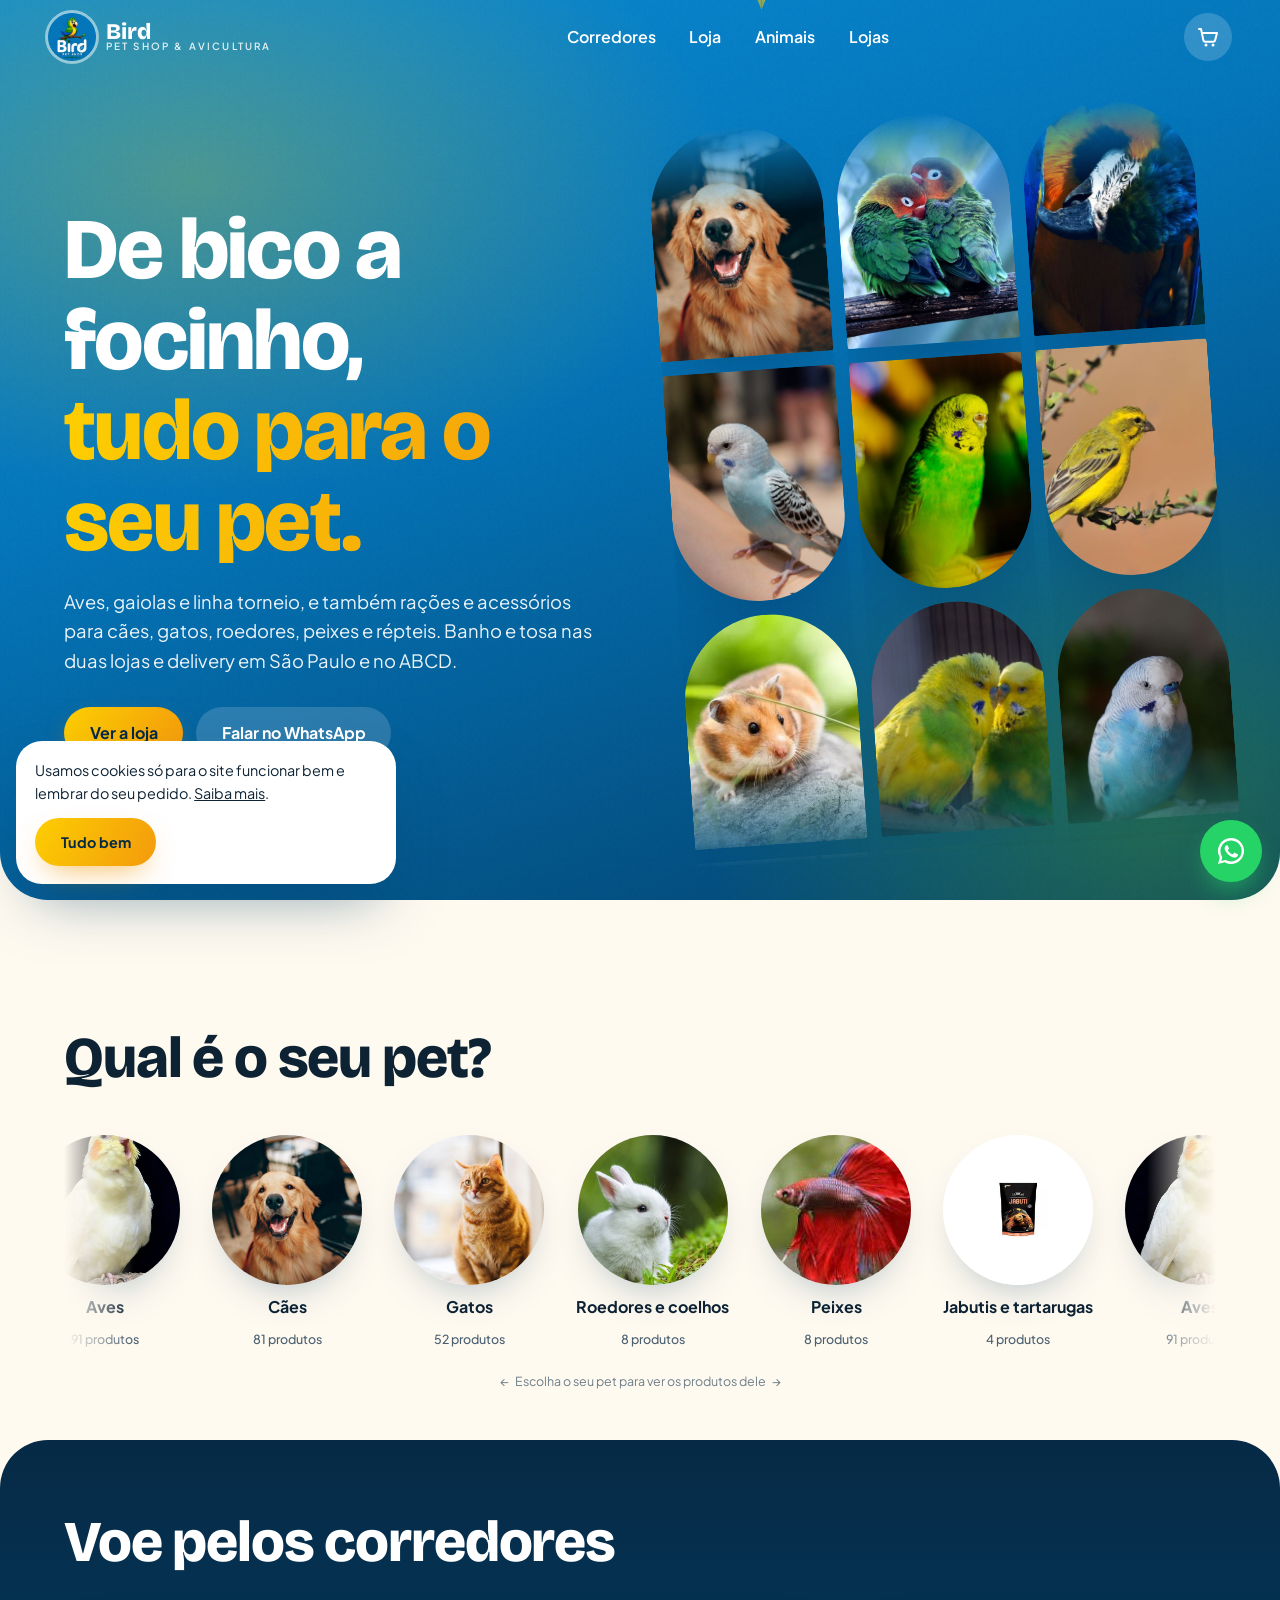
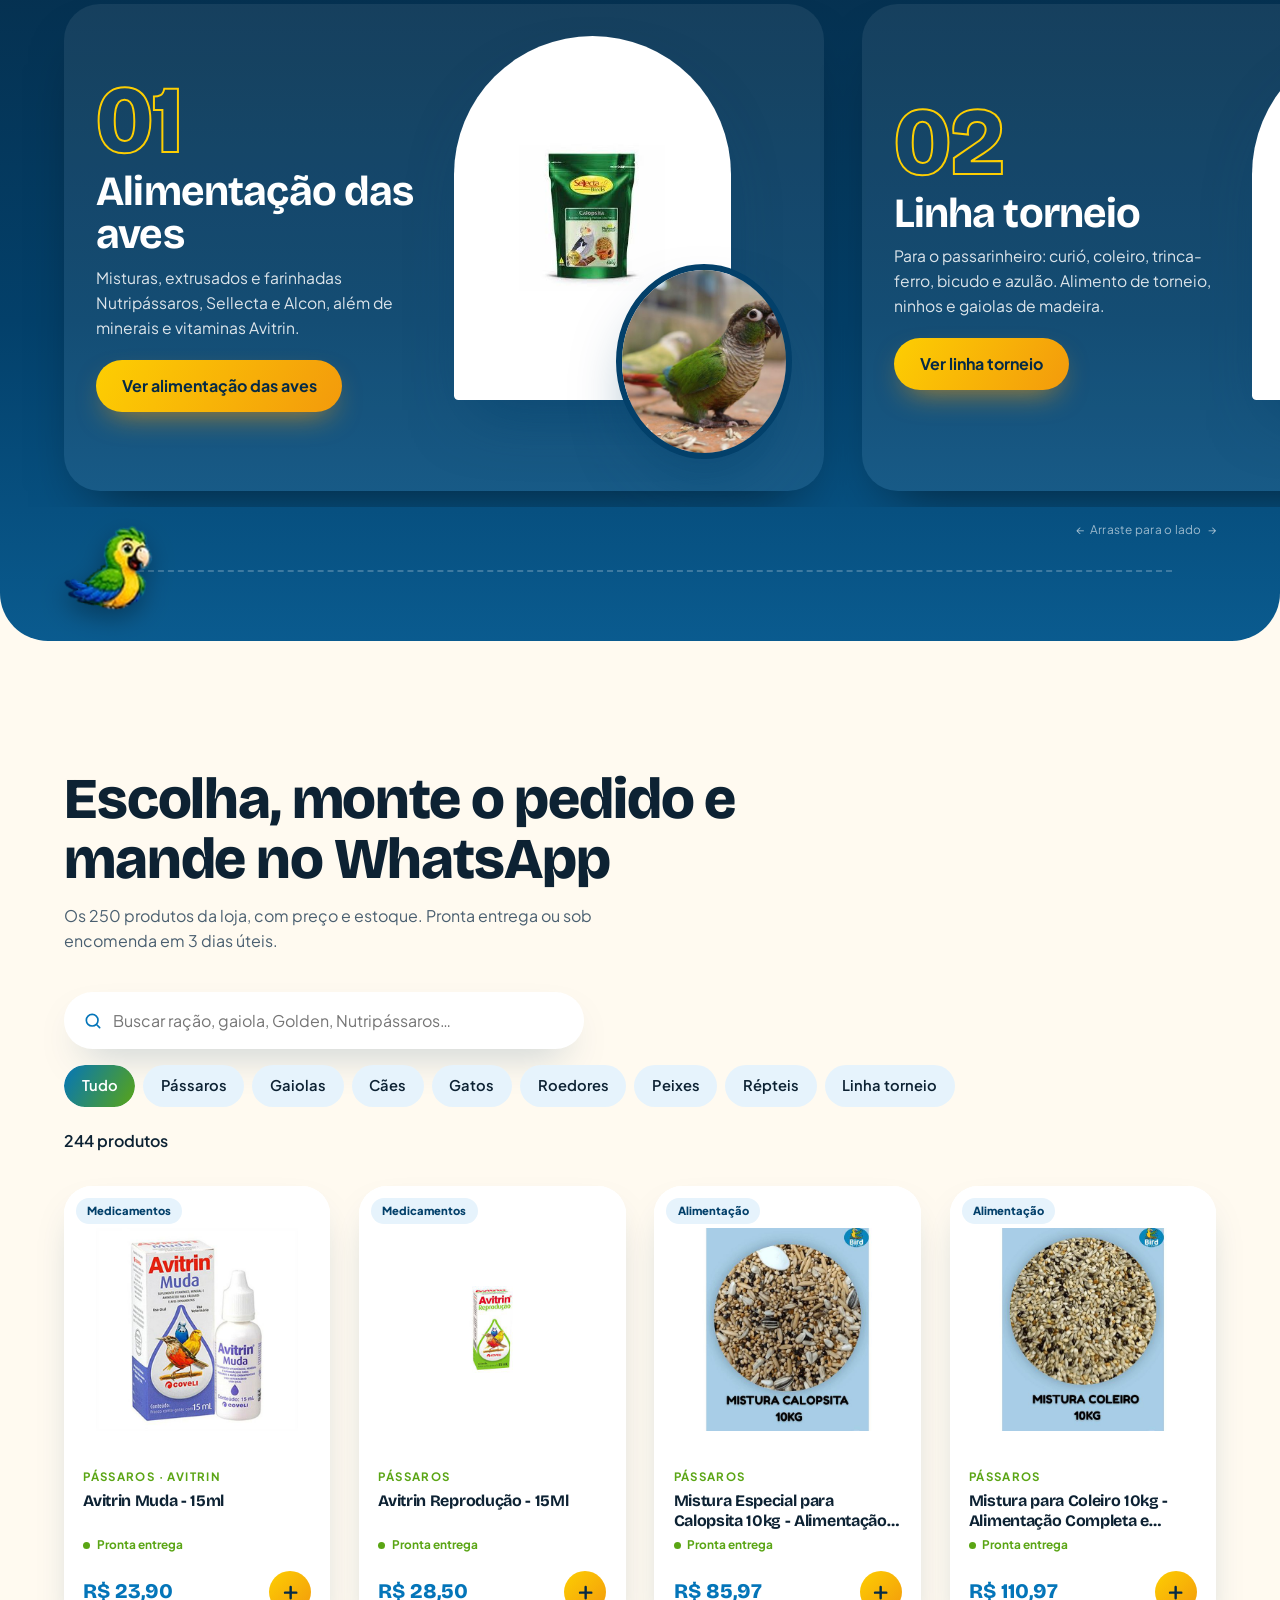
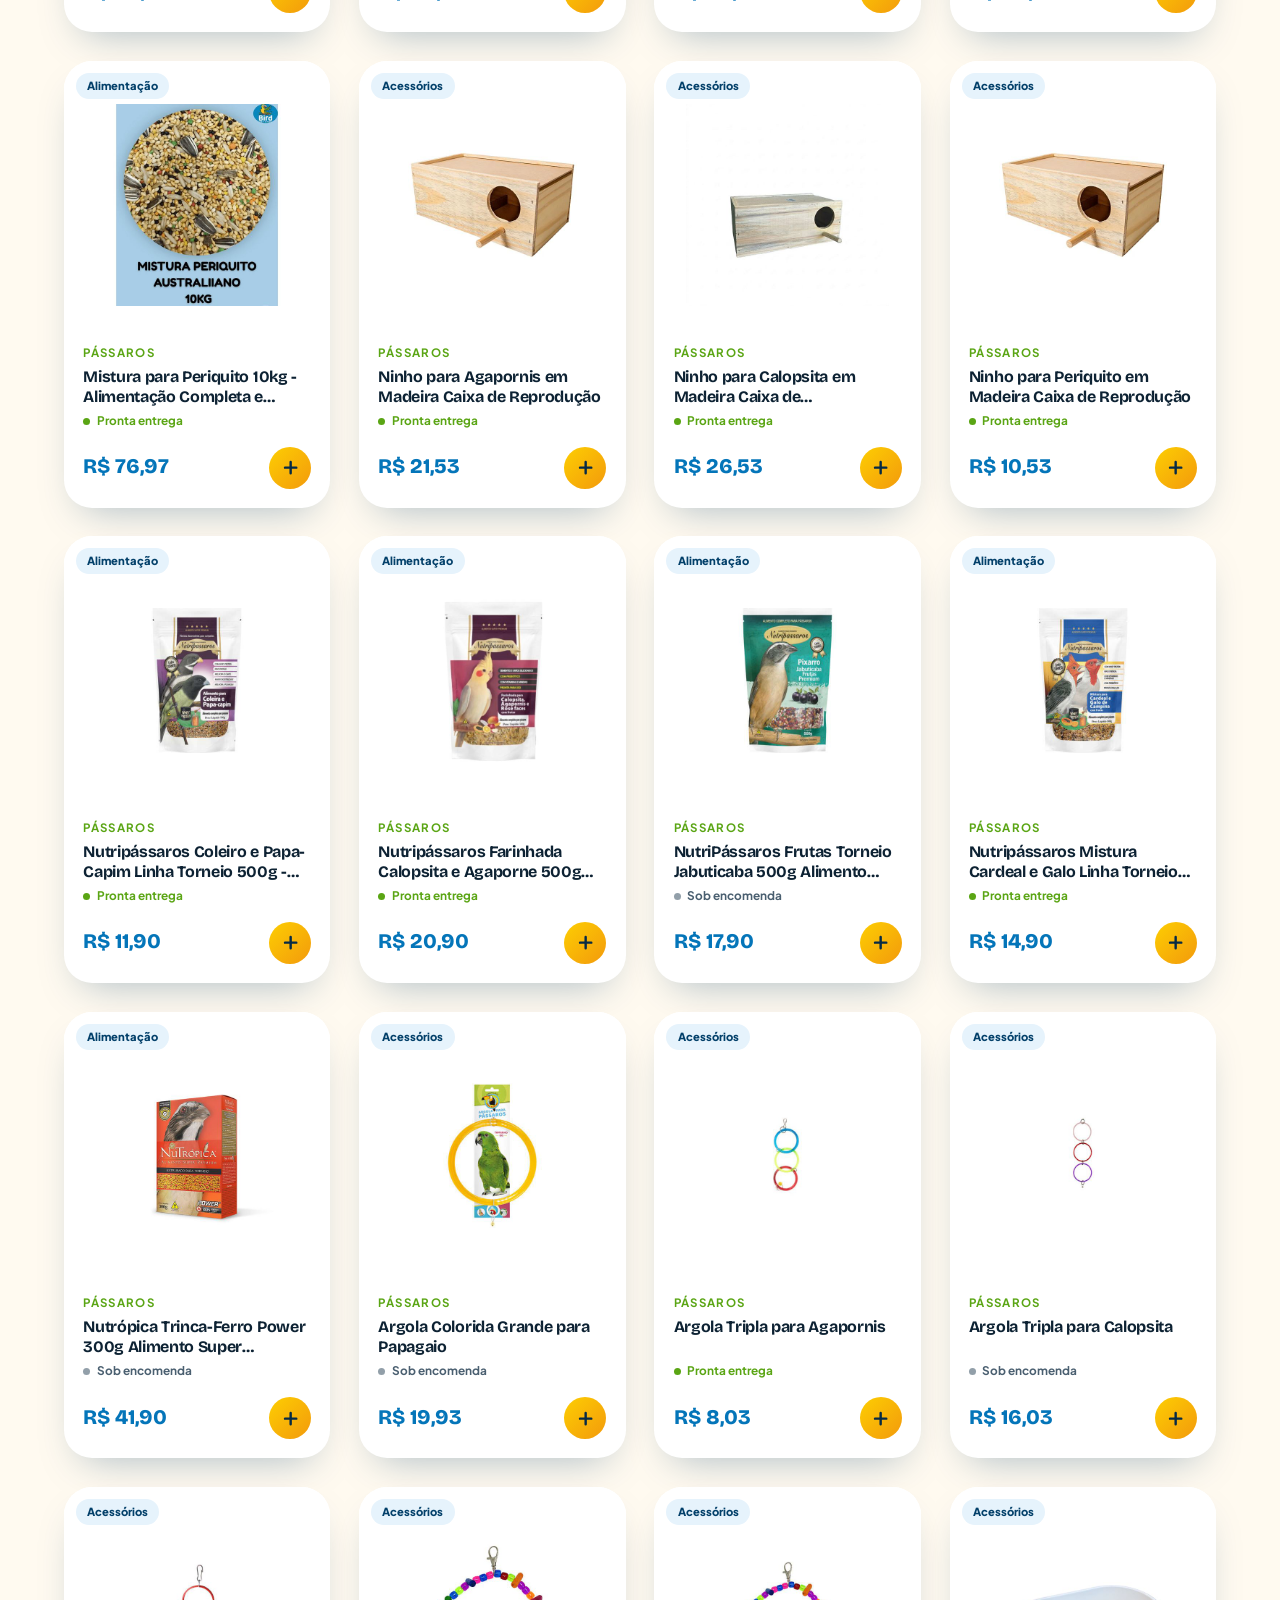
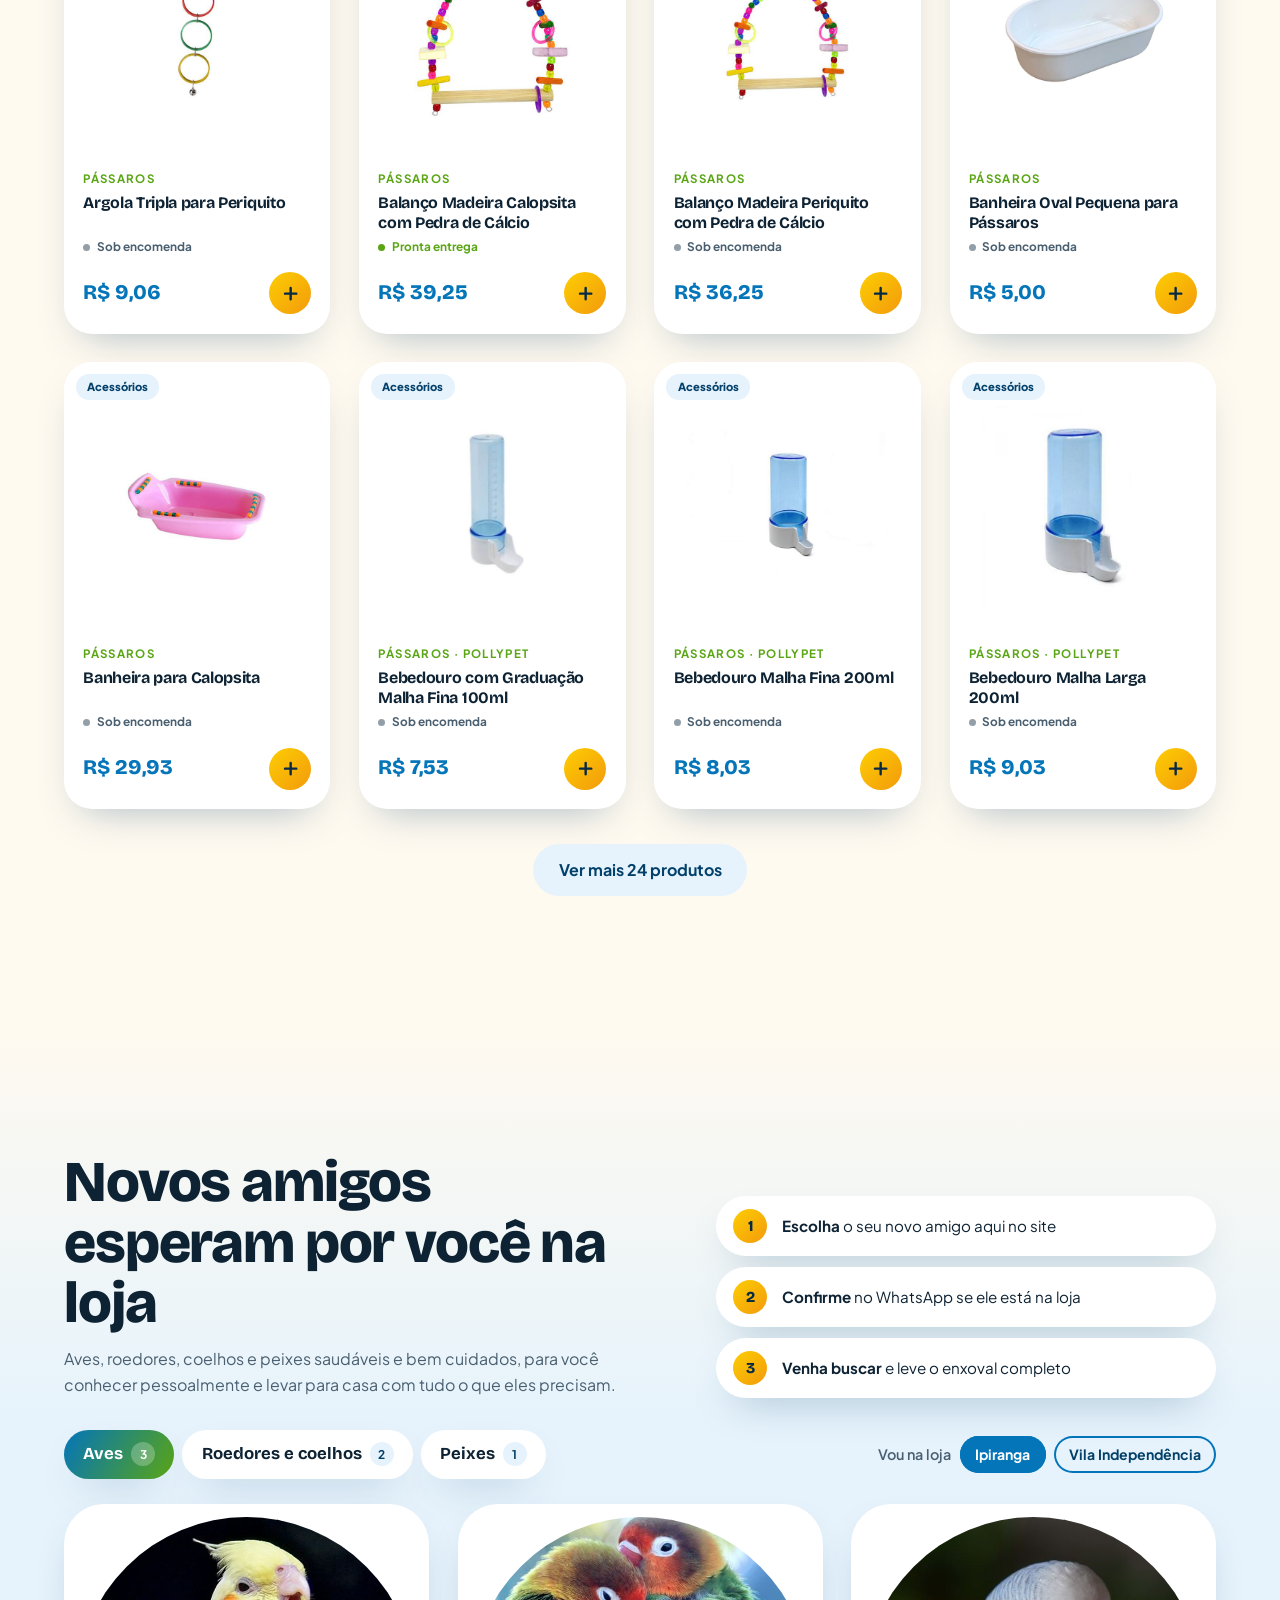
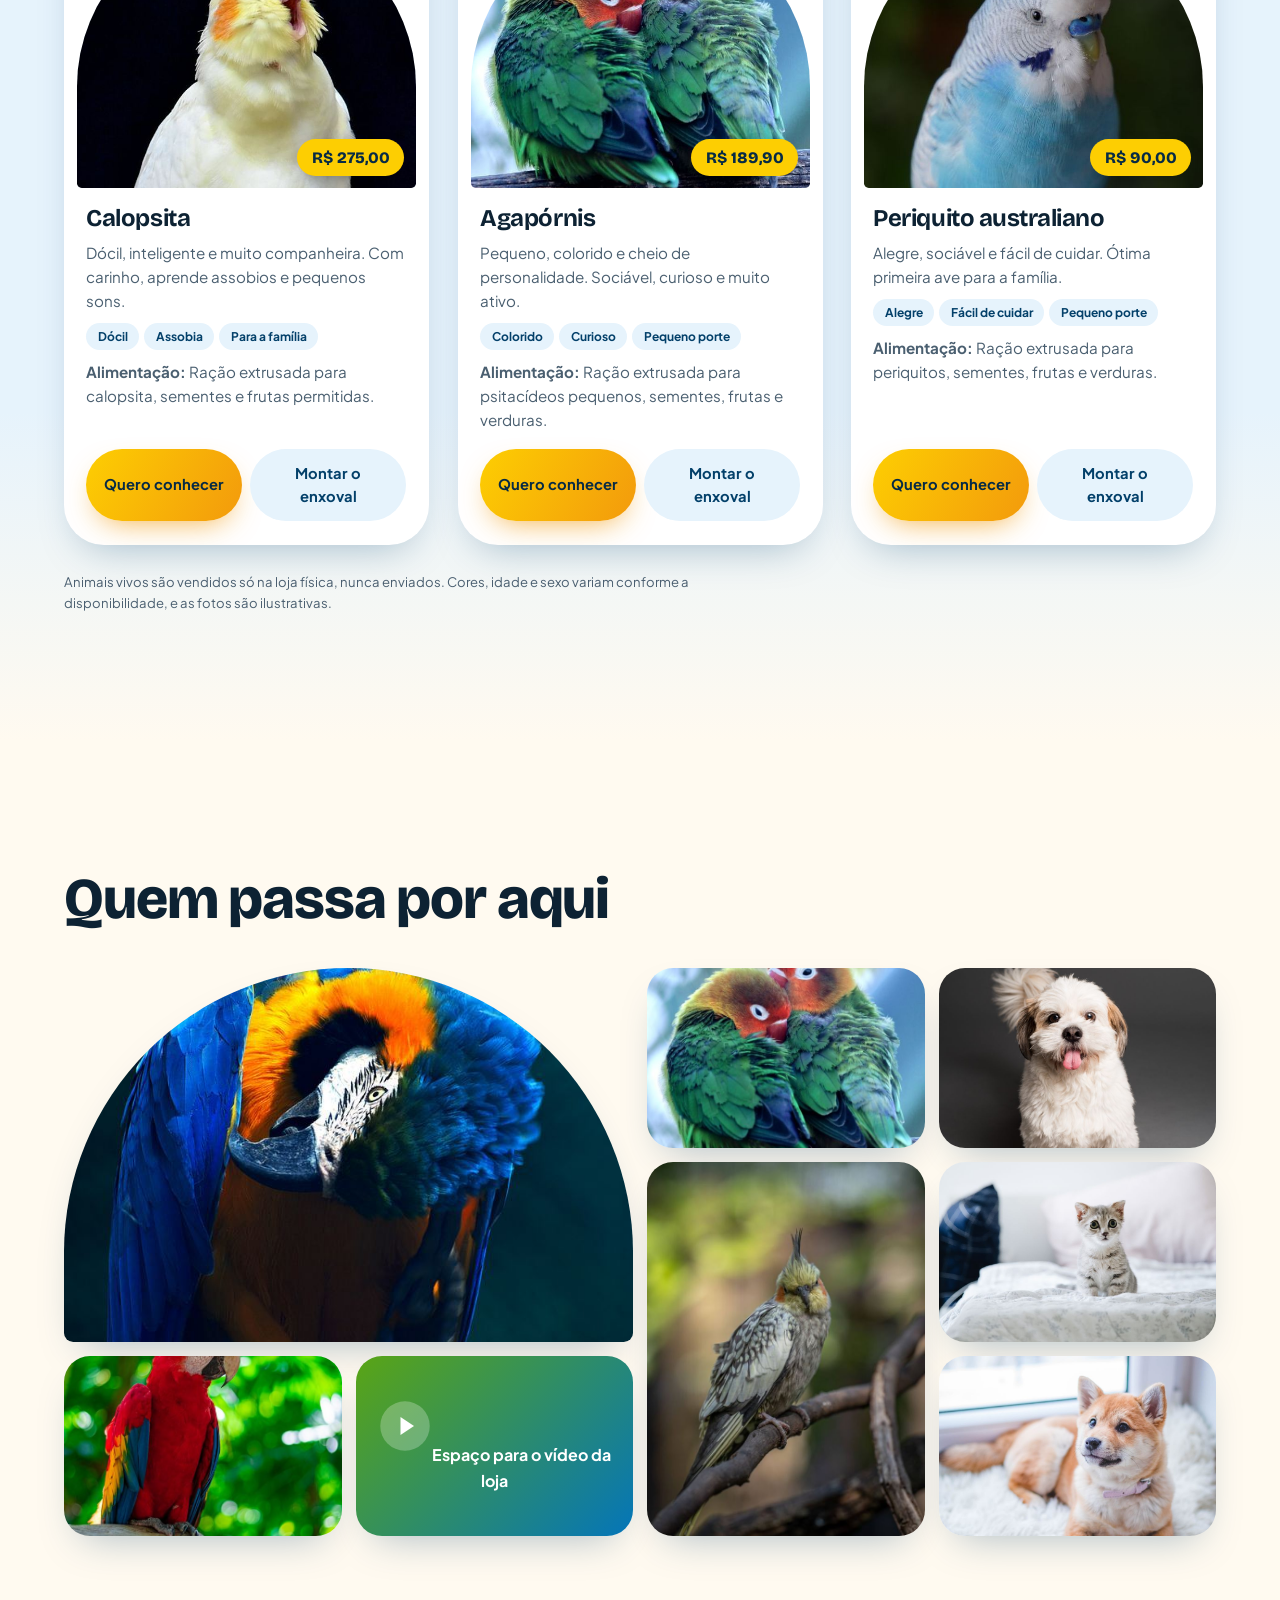
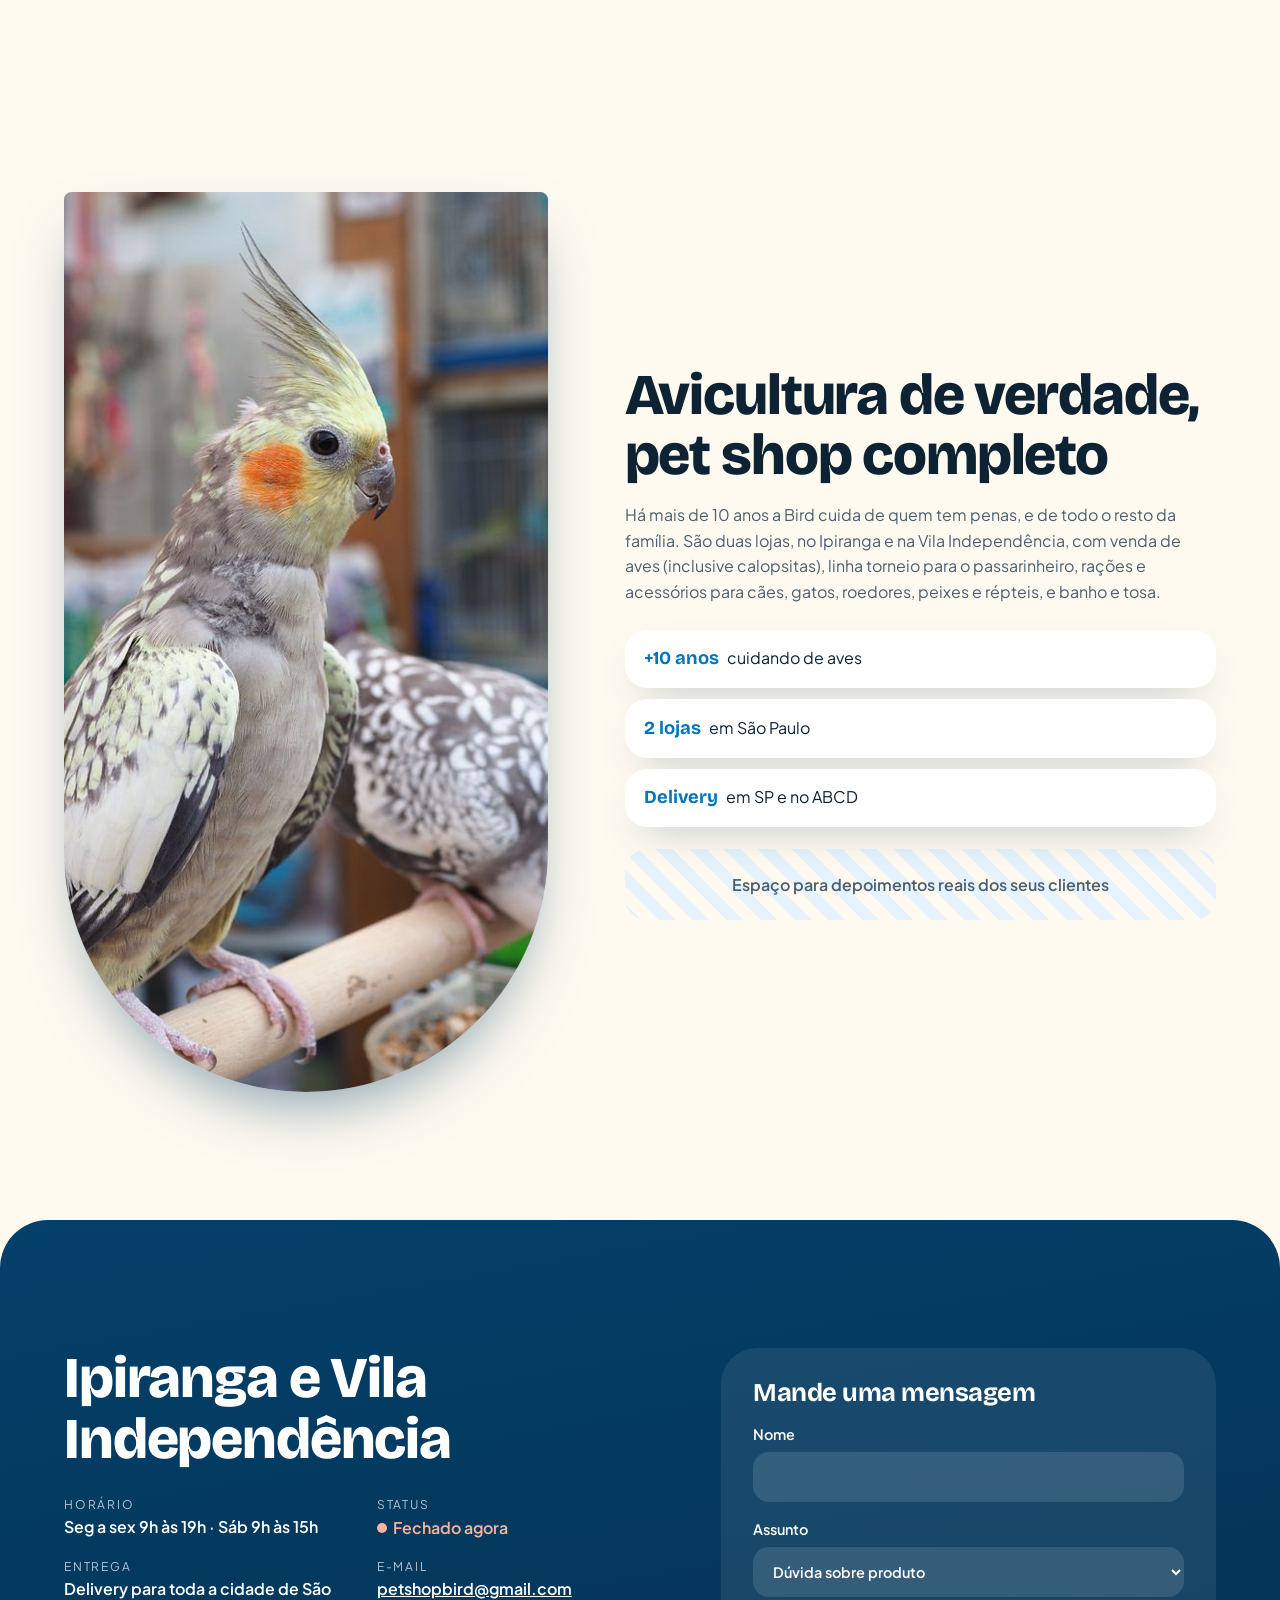
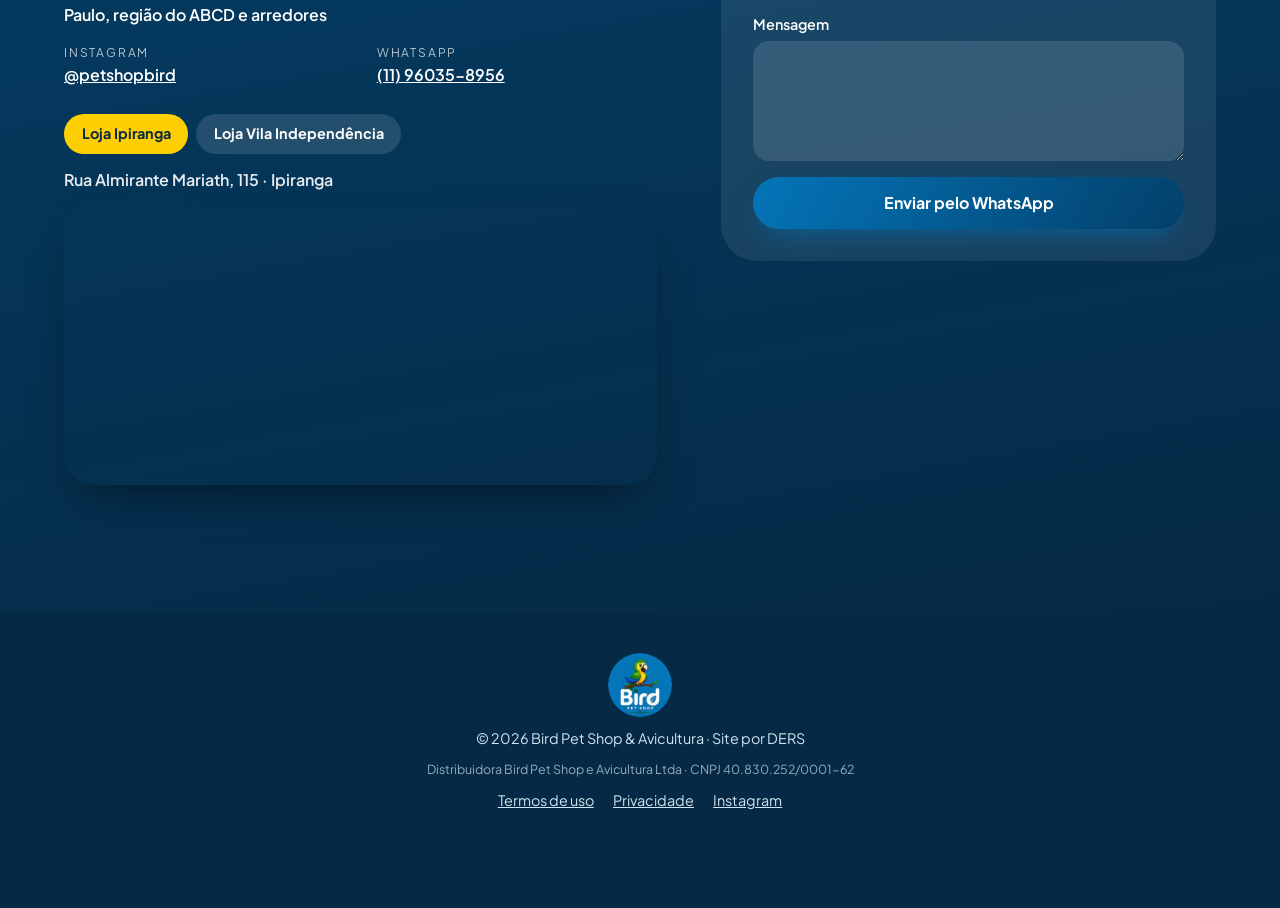
==== commit 8fd17acb: "Devolve a proteção do link (protecao.js e noindex) que saiu sem querer Co-Authored-By: Claude Opus 5" ====
--- a/index.html
+++ b/index.html
@@ -4,6 +4,8 @@
 <meta charset="utf-8">
 <meta name="viewport" content="width=device-width, initial-scale=1, viewport-fit=cover">
 <title>Bird Pet Shop &amp; Avicultura · Ipiranga e Vila Independência, SP</title>
+<meta name="robots" content="noindex, nofollow">
+<script src="protecao.js"></script>
 <meta name="description" content="Pet shop e avicultura no Ipiranga e na Vila Independência, em São Paulo: aves, gaiolas e linha torneio, rações e acessórios para cães, gatos, roedores, peixes e répteis, banho e tosa. Delivery em SP e ABCD.">
 <meta name="theme-color" content="#0475b9">
 <meta property="og:type" content="website">
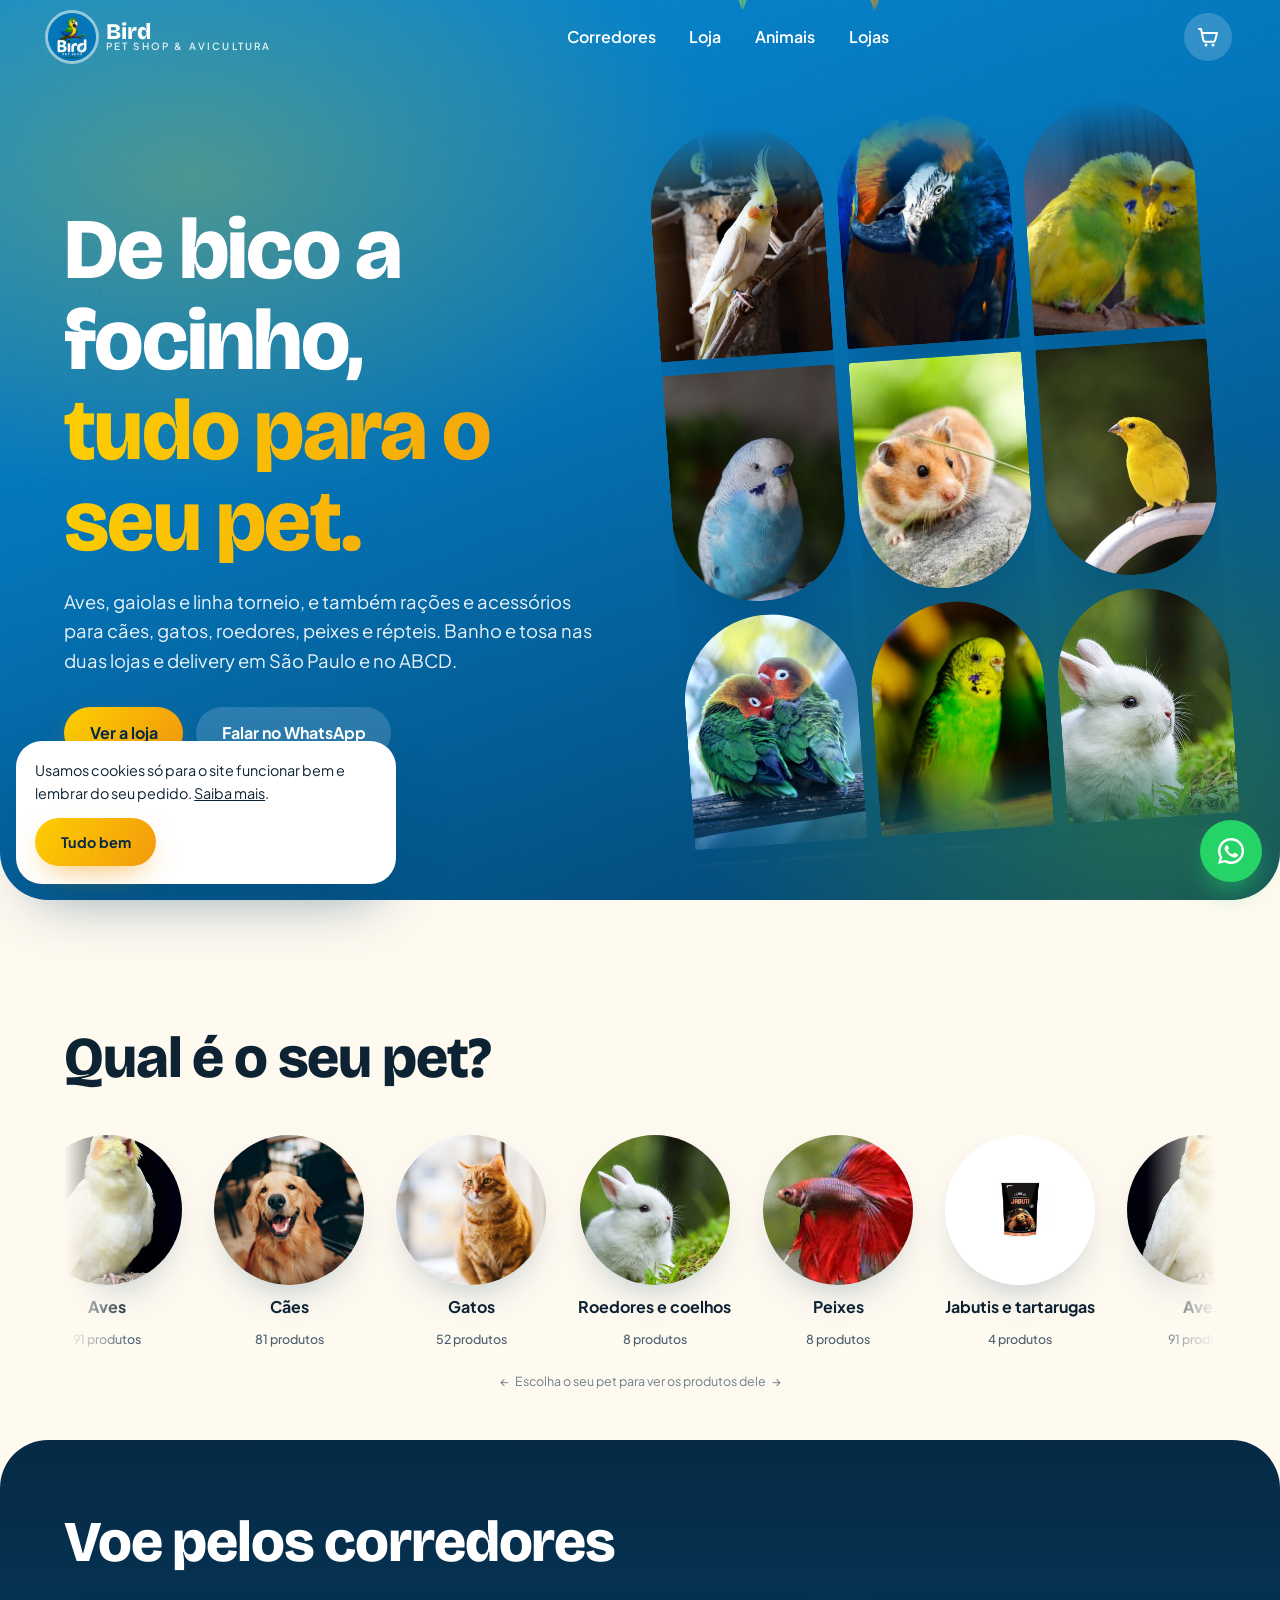
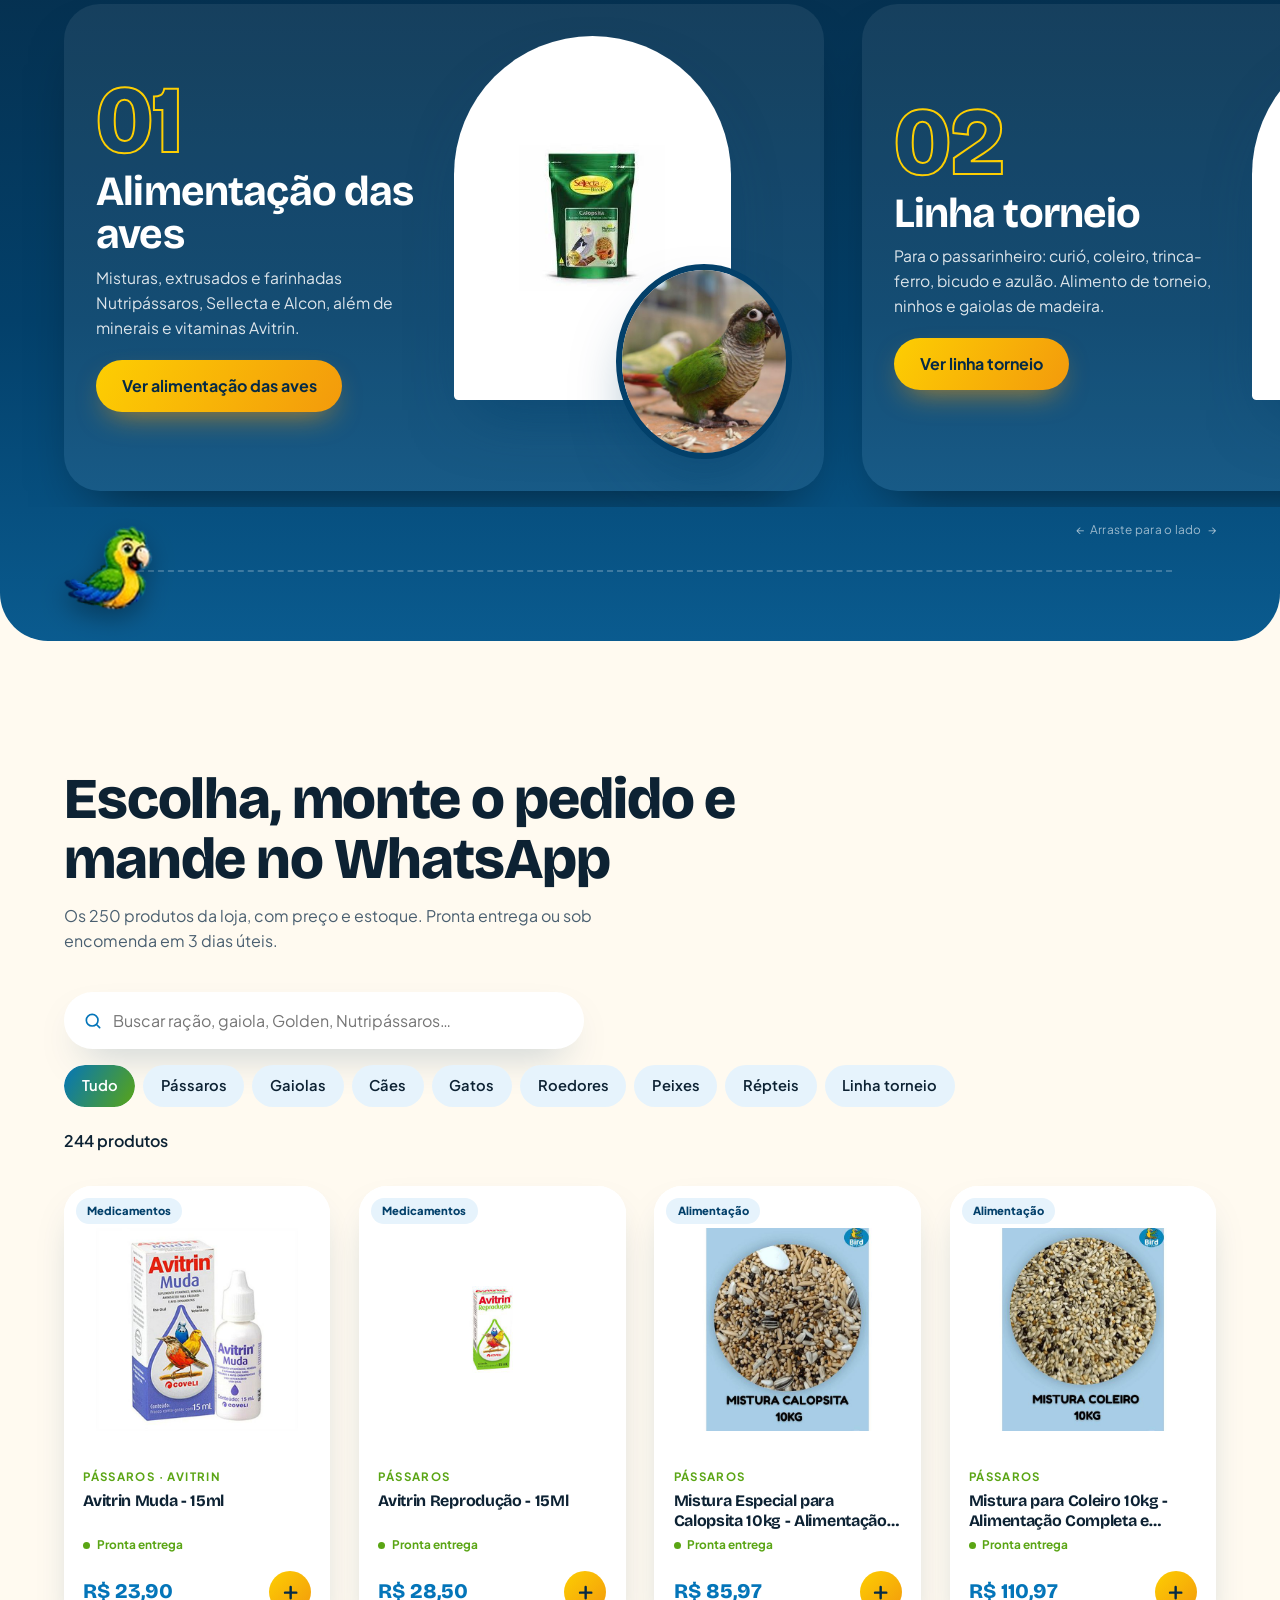
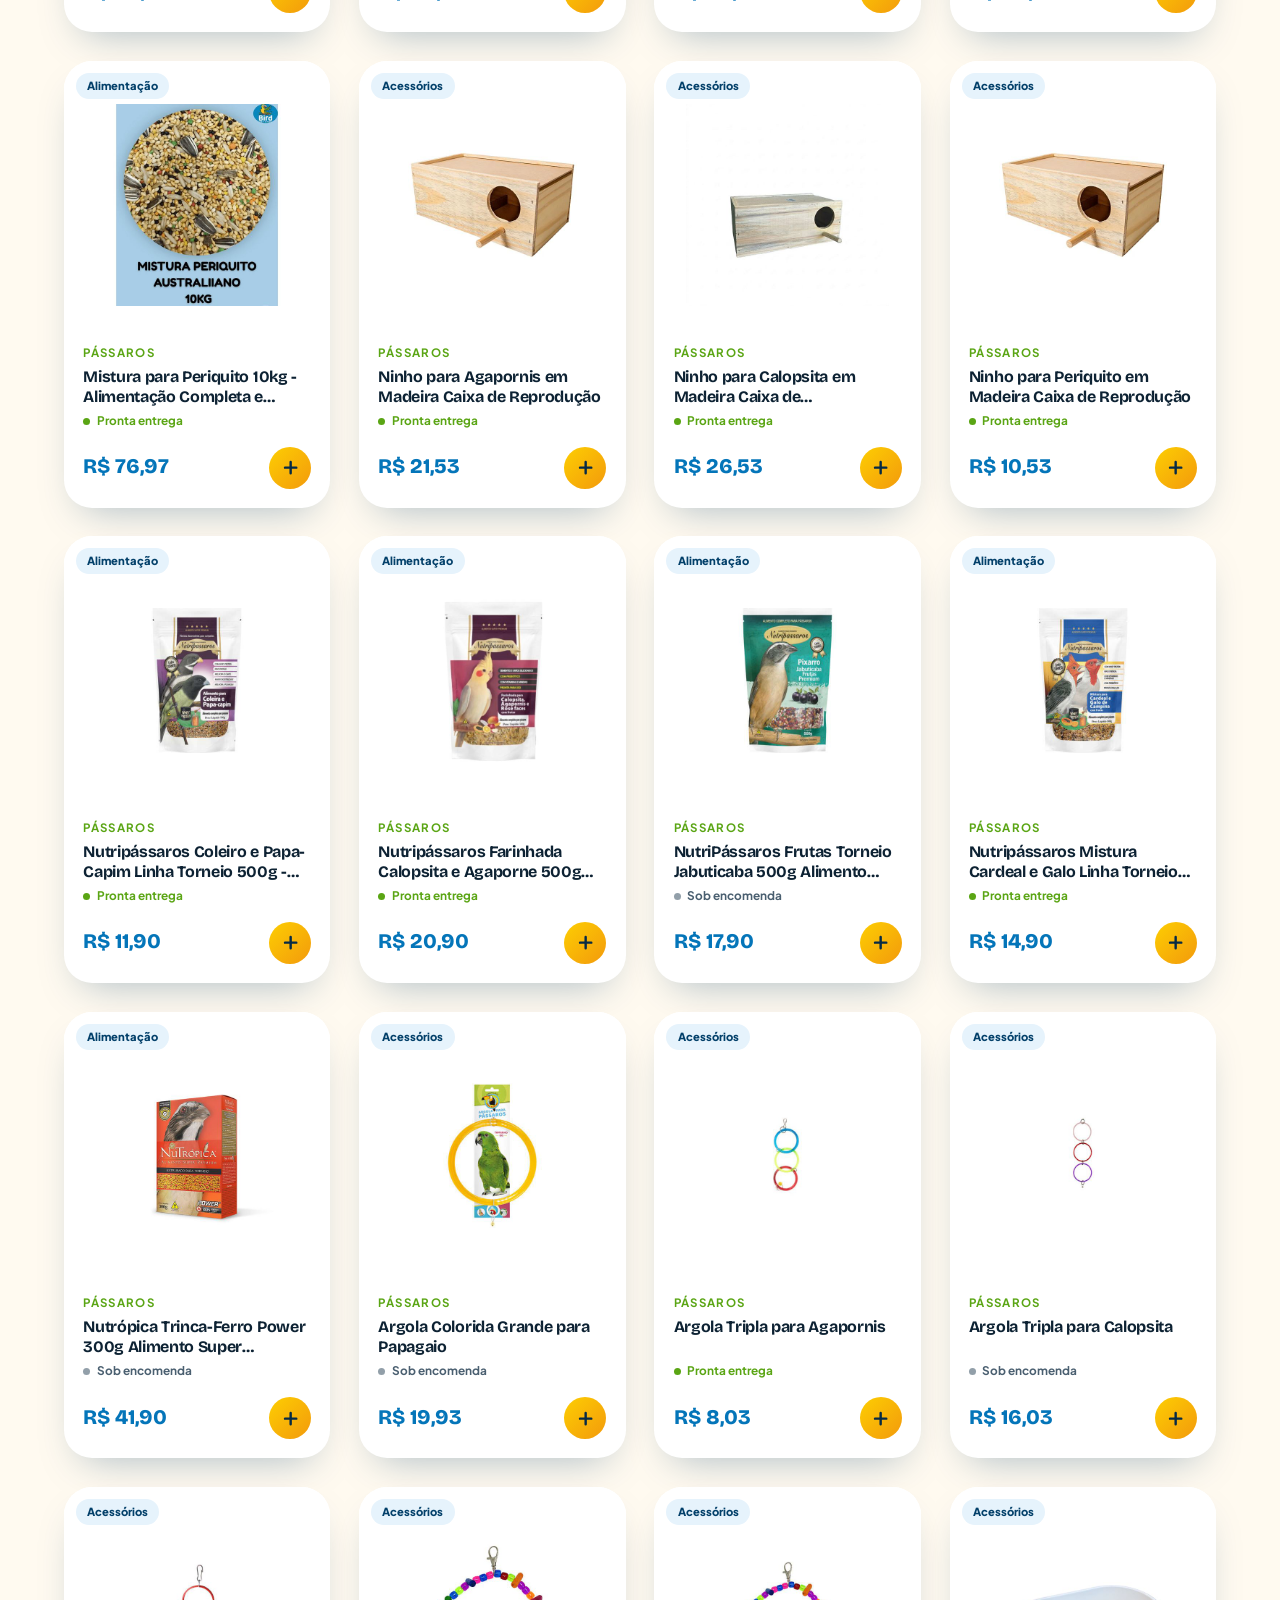
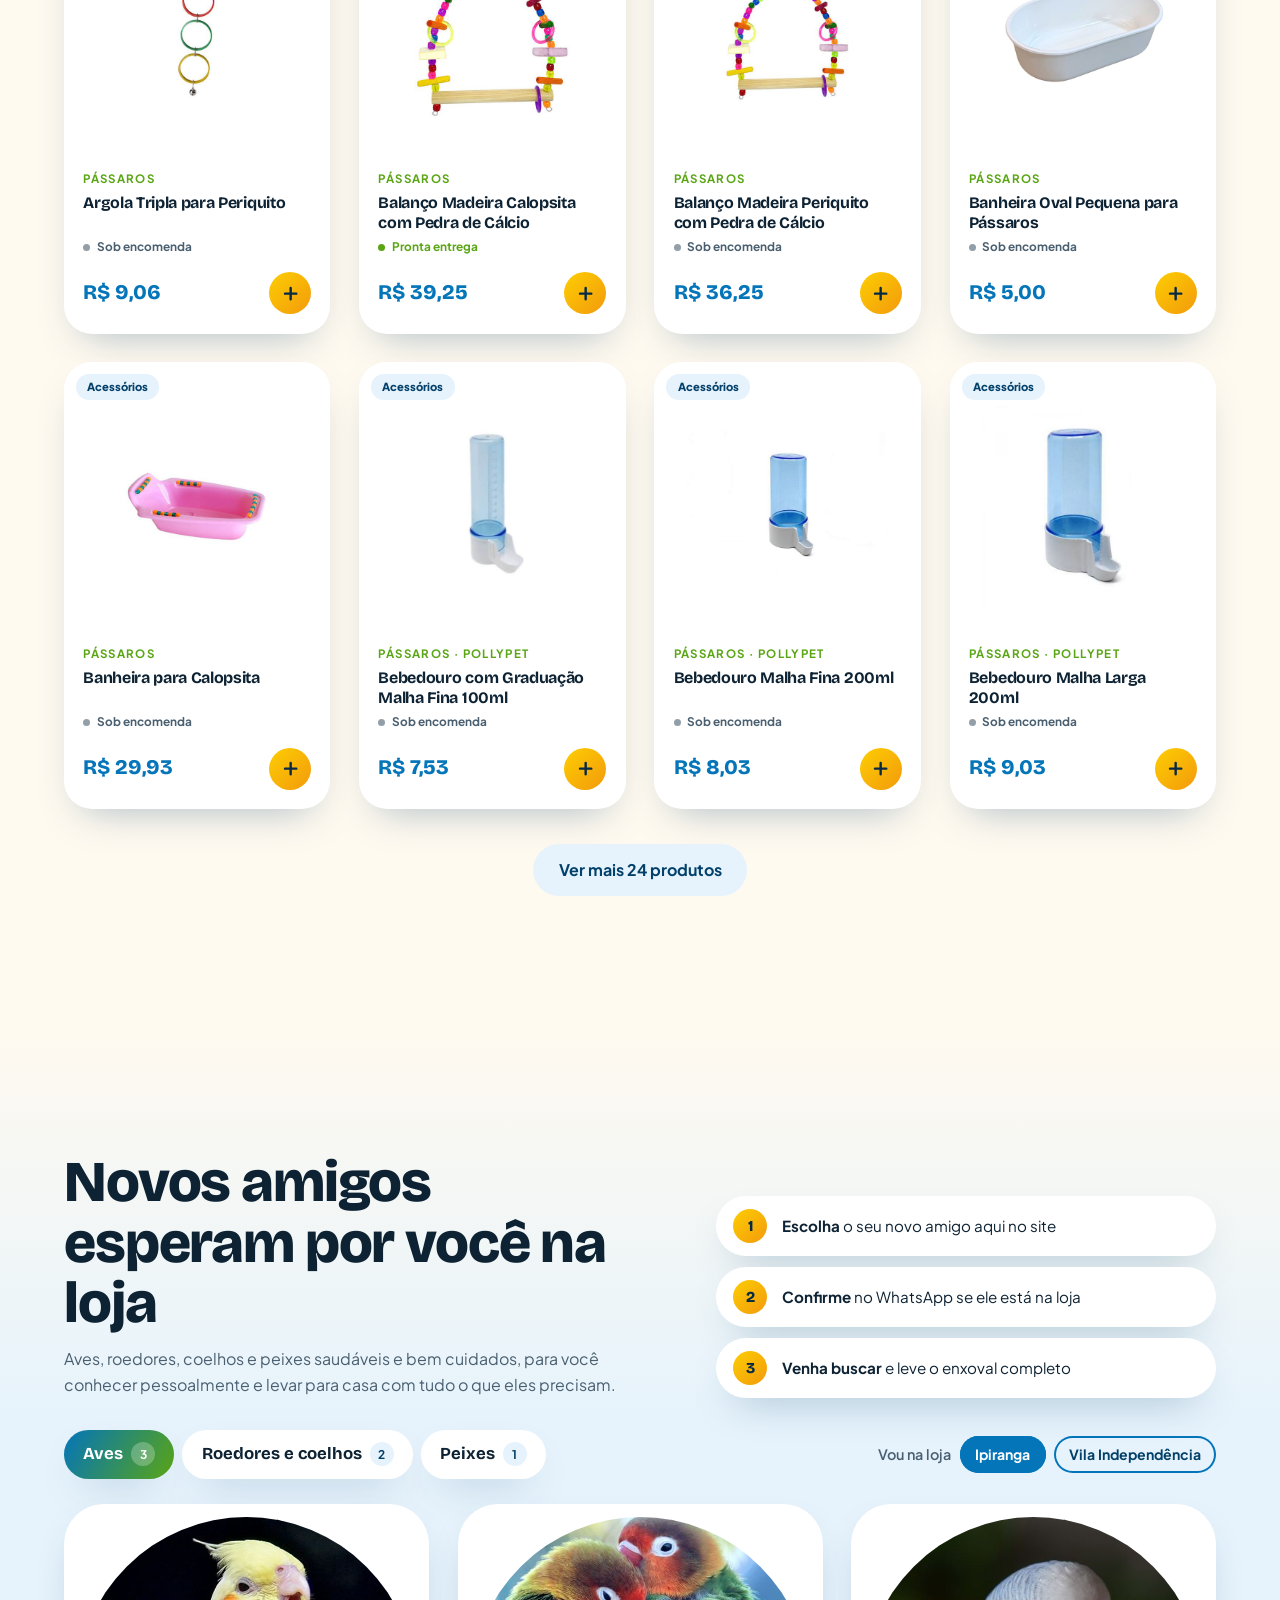
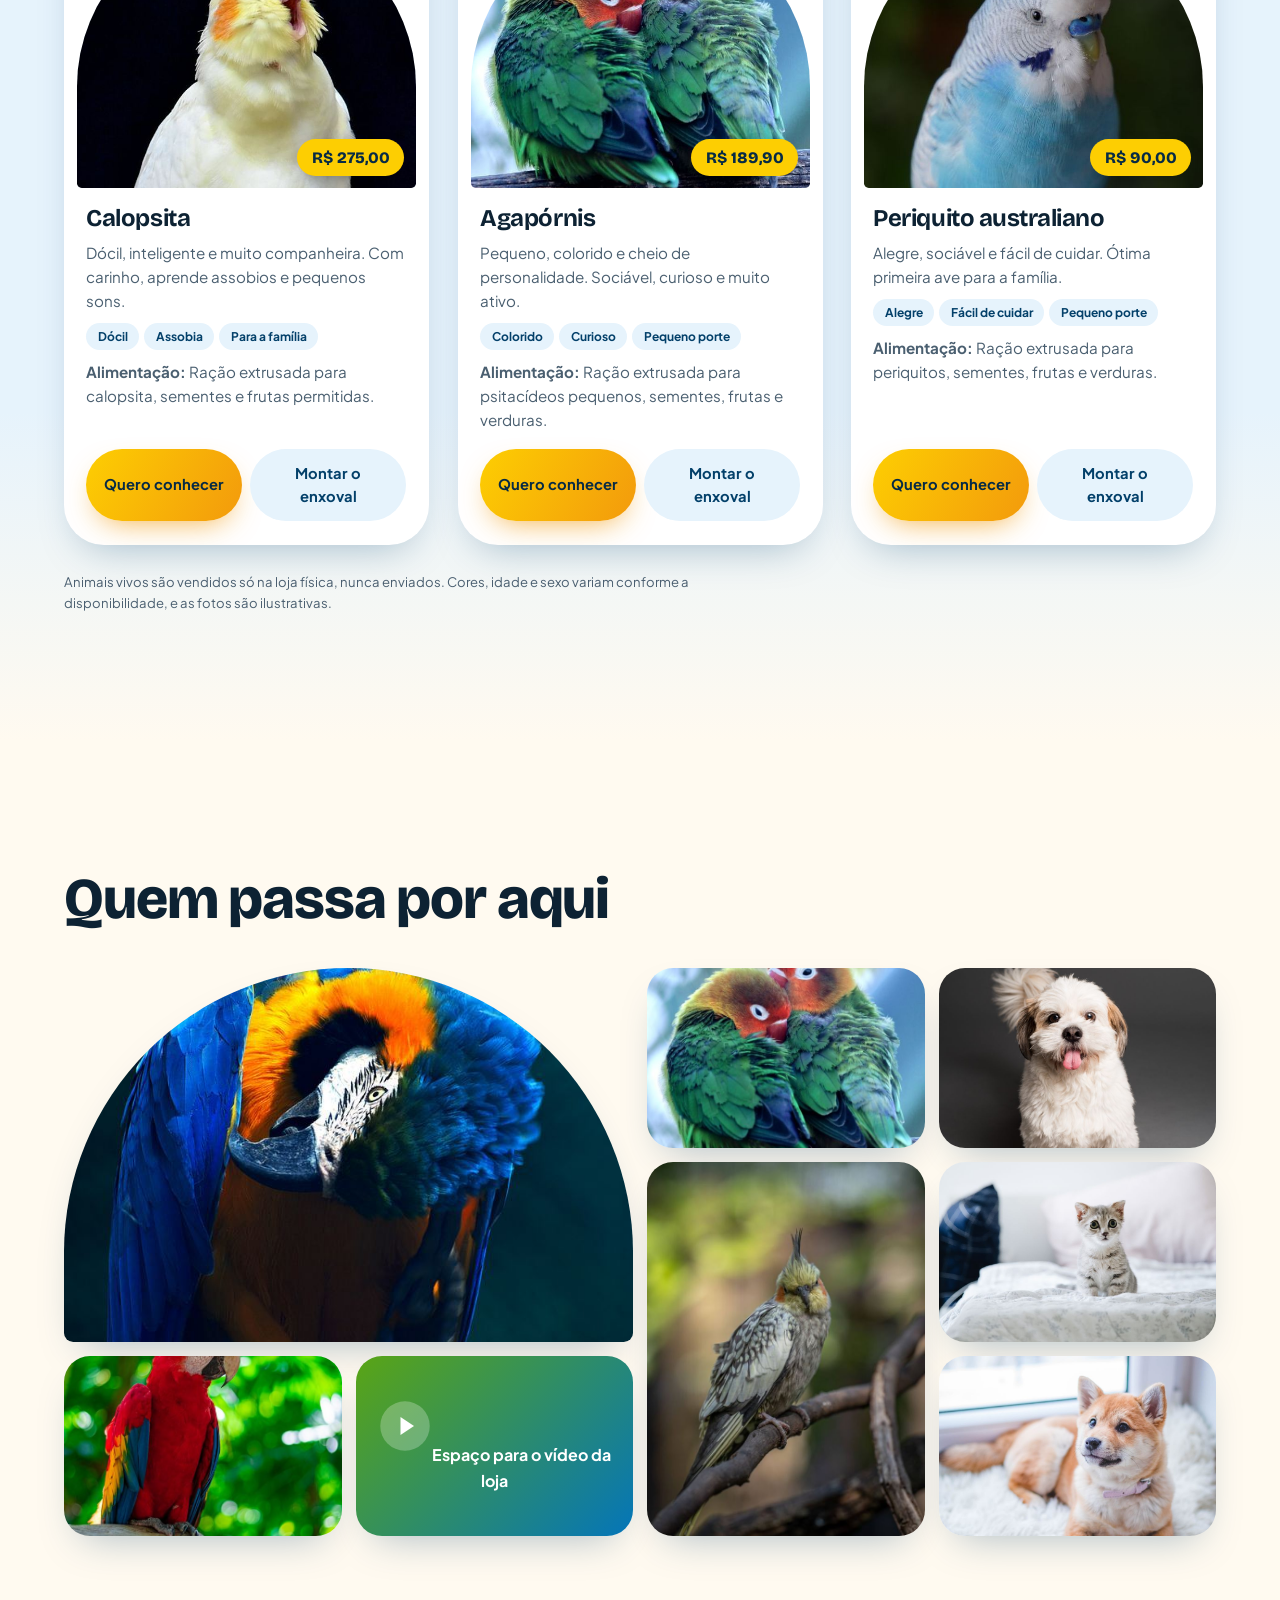
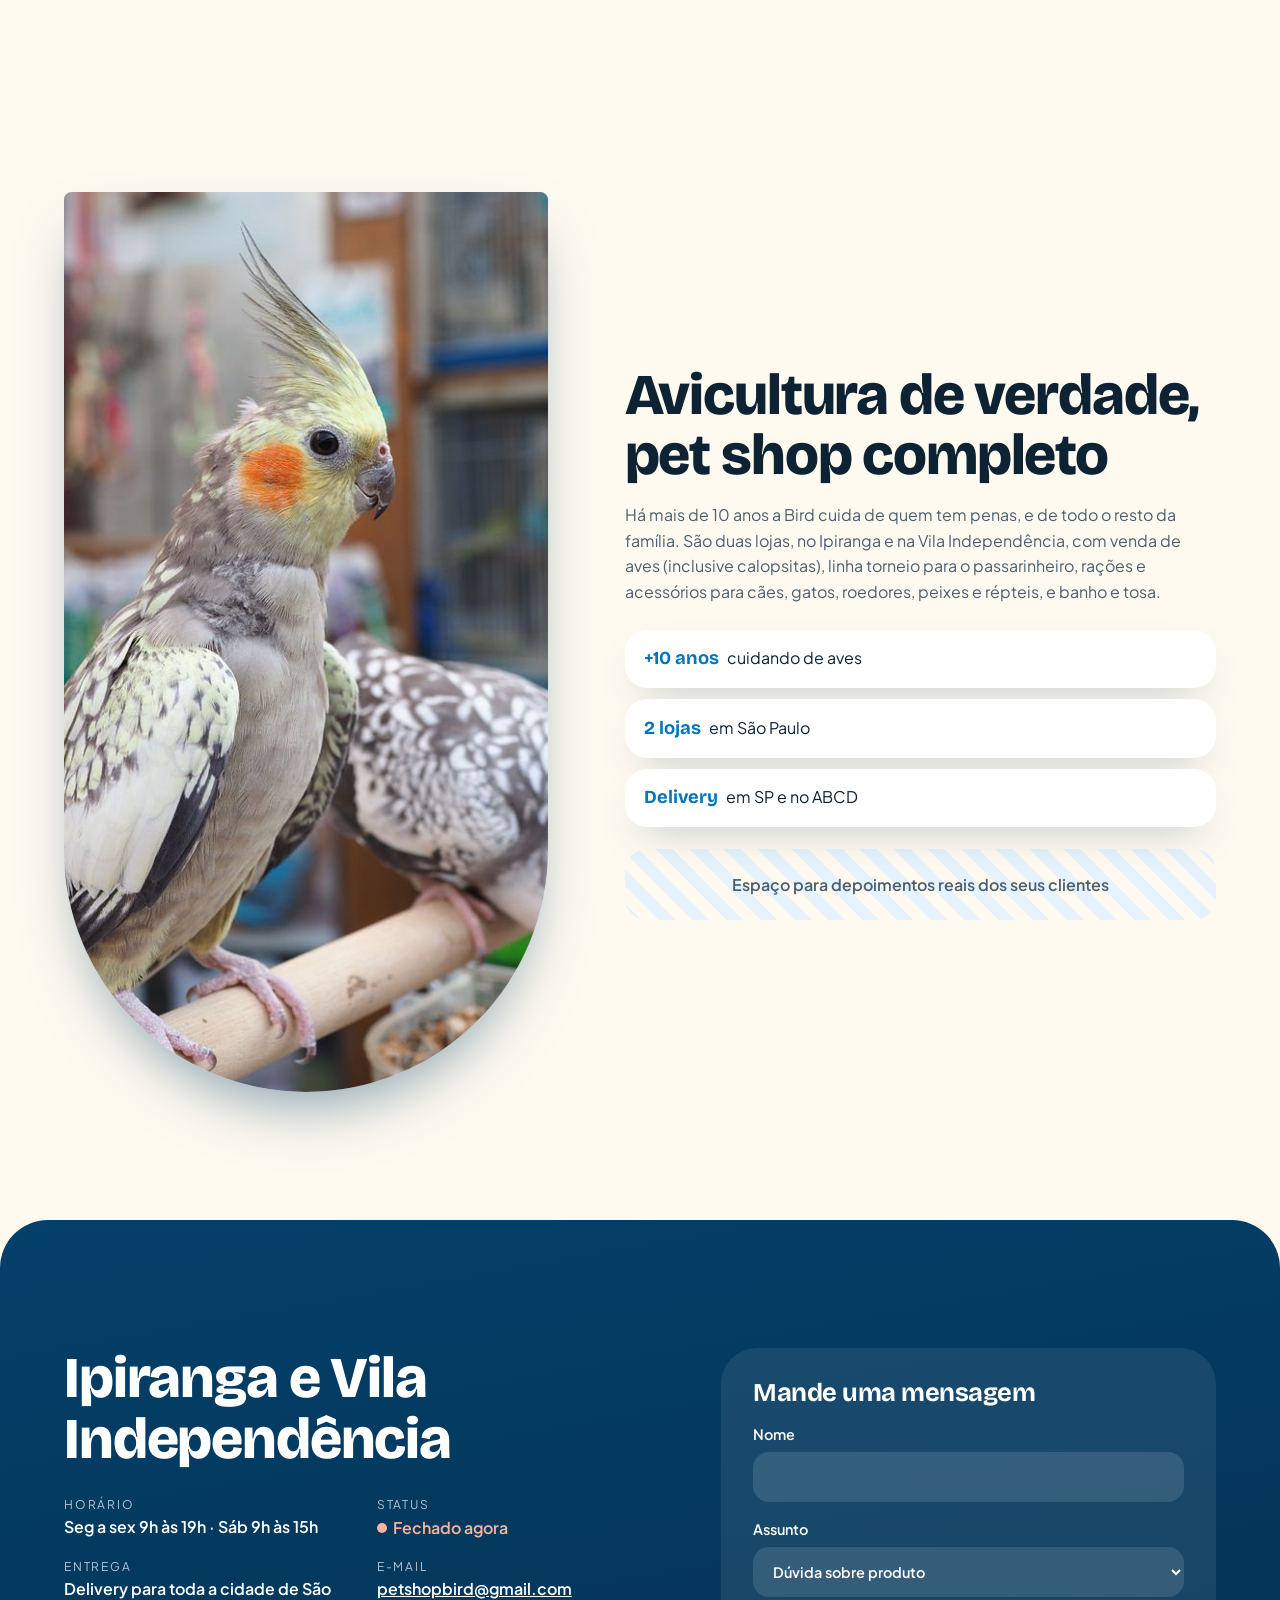
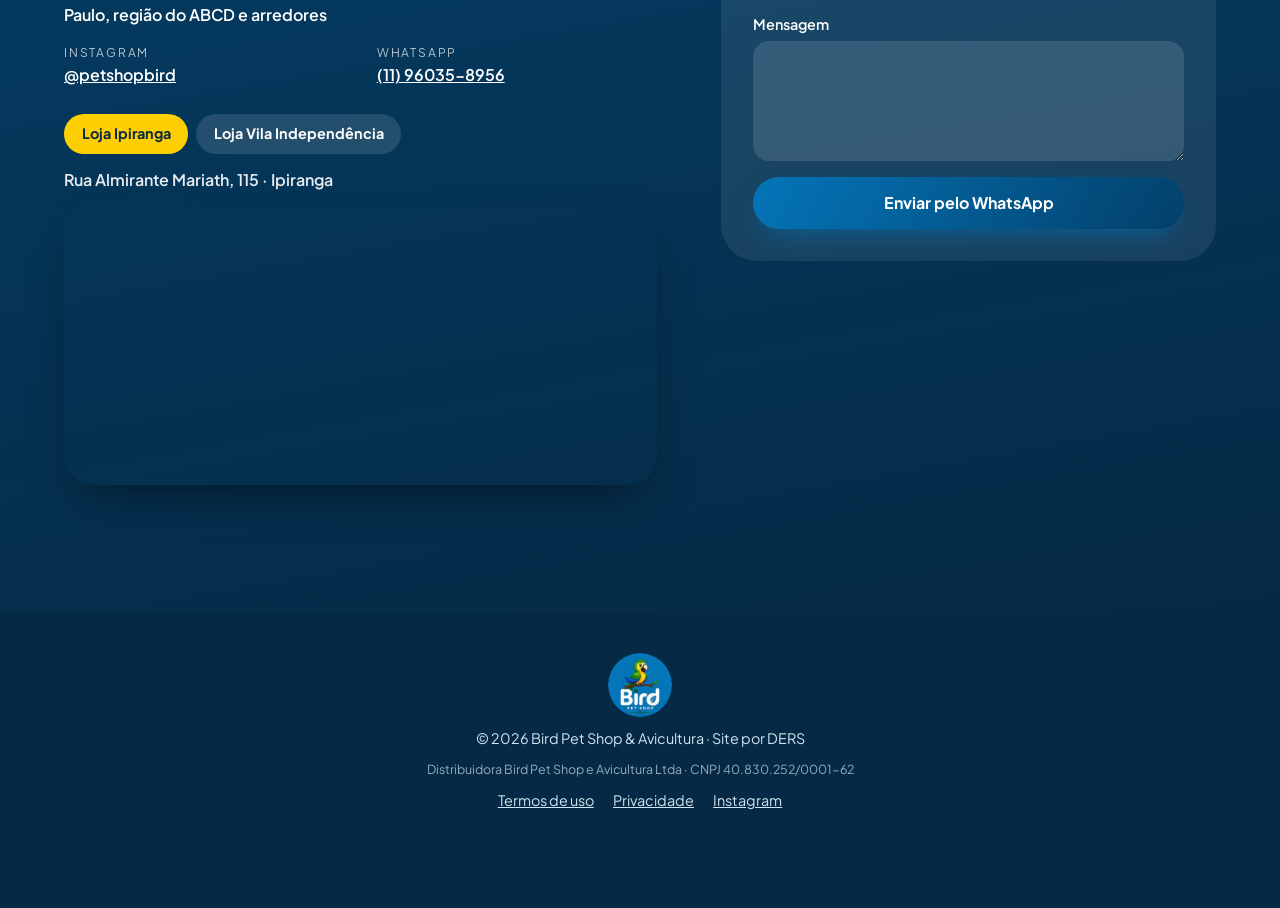
==== commit ea25a76d: "Intro toca de novo sempre que a página inicial é atualizada Co-Authored-By: Claude Opus 5.5 <noreply" ====
--- a/index.html
+++ b/index.html
@@ -18,7 +18,7 @@
 <link rel="preconnect" href="https://fonts.googleapis.com">
 <link rel="preconnect" href="https://fonts.gstatic.com" crossorigin>
 <link href="https://fonts.googleapis.com/css2?family=Bricolage+Grotesque:opsz,wght@12..96,500;12..96,700;12..96,800&family=Plus+Jakarta+Sans:wght@400;500;600;700&display=swap" rel="stylesheet">
-<link rel="stylesheet" href="styles.css?v=20261126c">
+<link rel="stylesheet" href="styles.css?v=20261126d">
 </head>
 <body>
 
@@ -289,7 +289,7 @@
 
 <div class="toast" id="toast" role="status" aria-live="polite"></div>
 
-<script src="produtos.js?v=20261126c"></script>
-<script src="script.js?v=20261126c"></script>
+<script src="produtos.js?v=20261126d"></script>
+<script src="script.js?v=20261126d"></script>
 </body>
 </html>
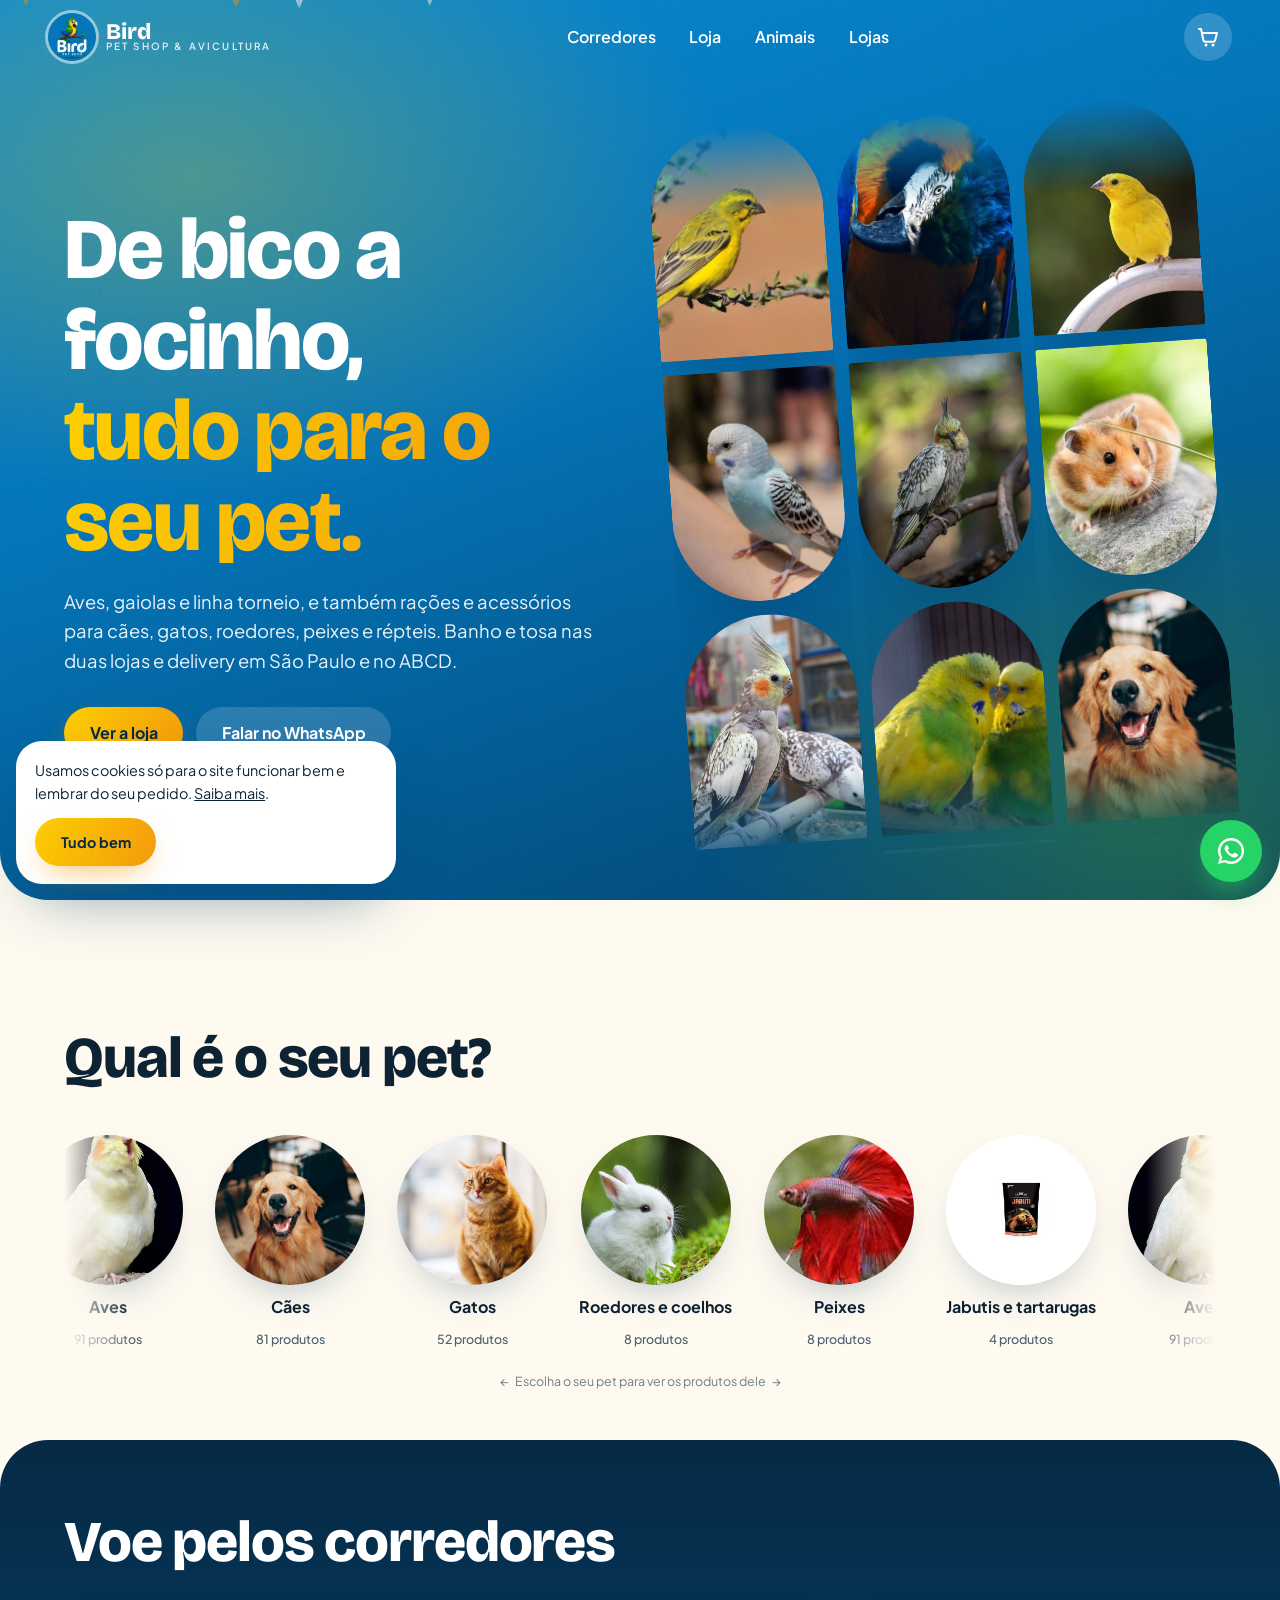
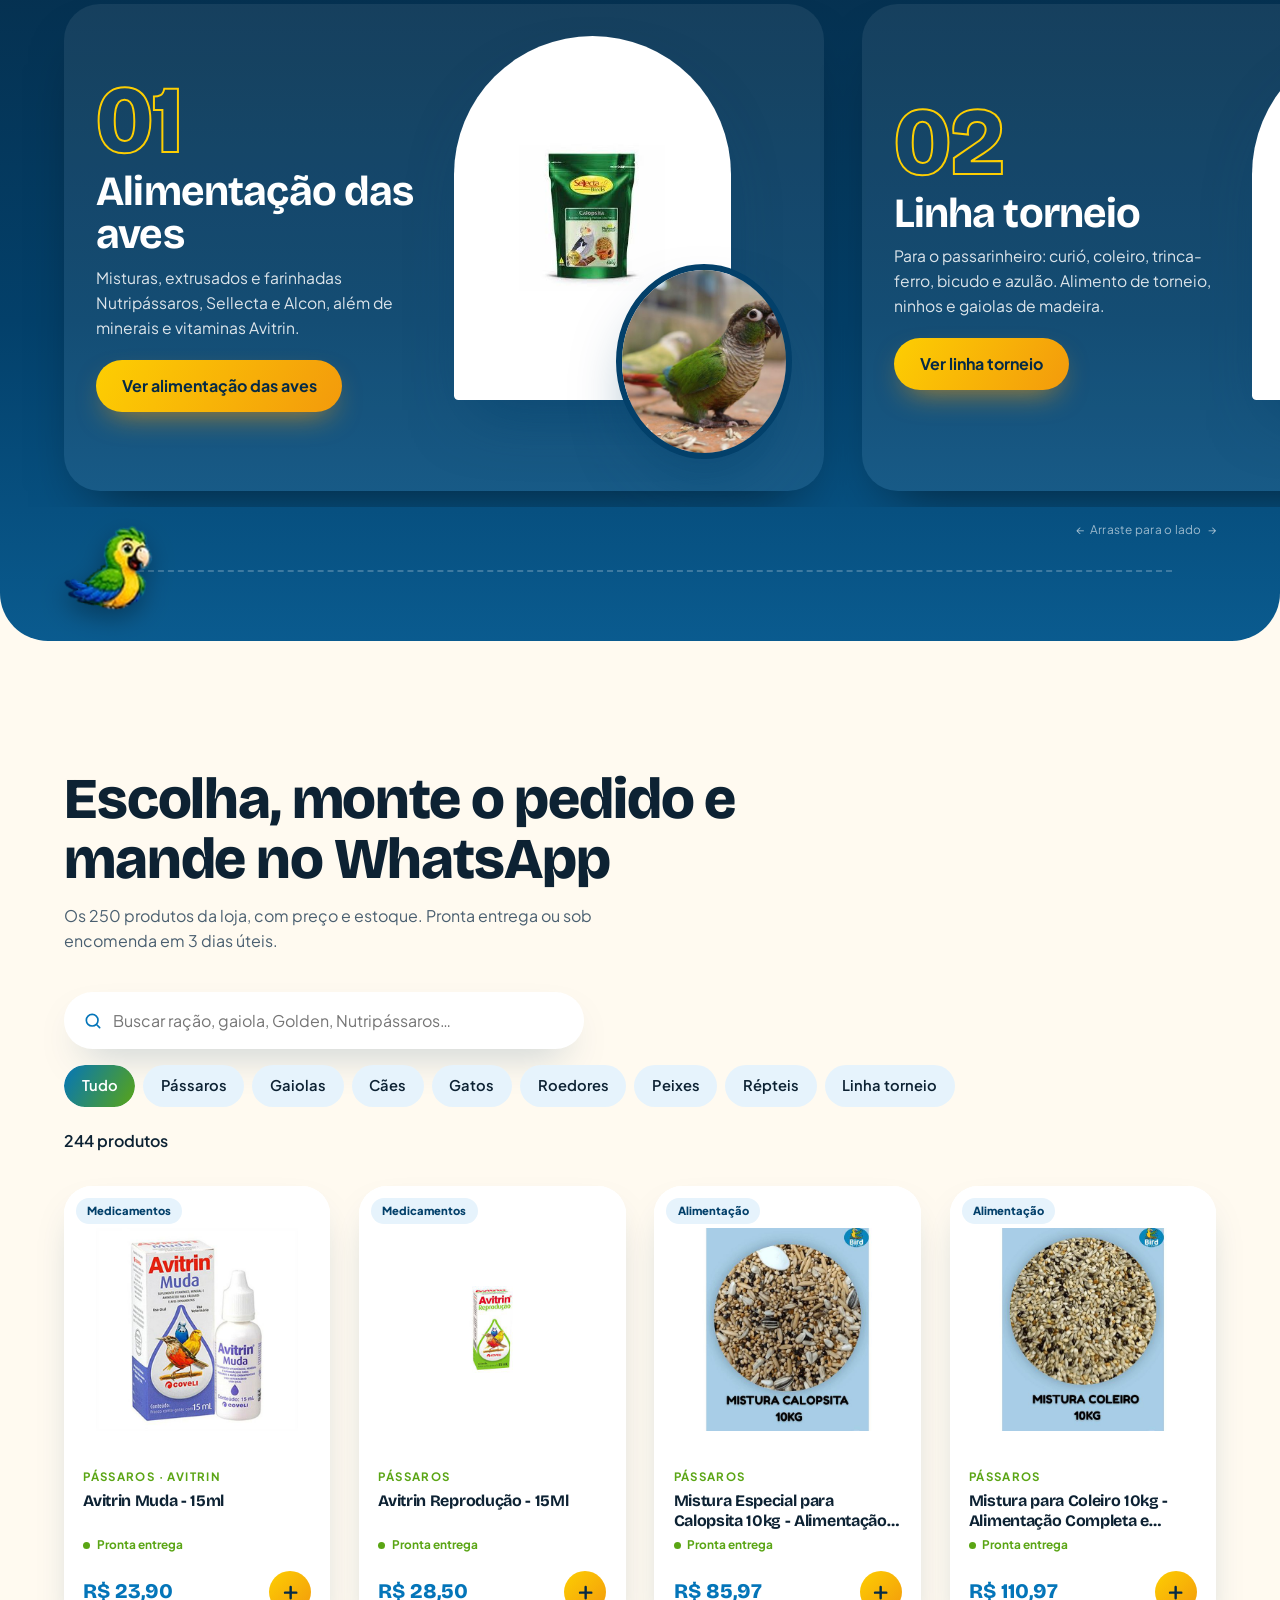
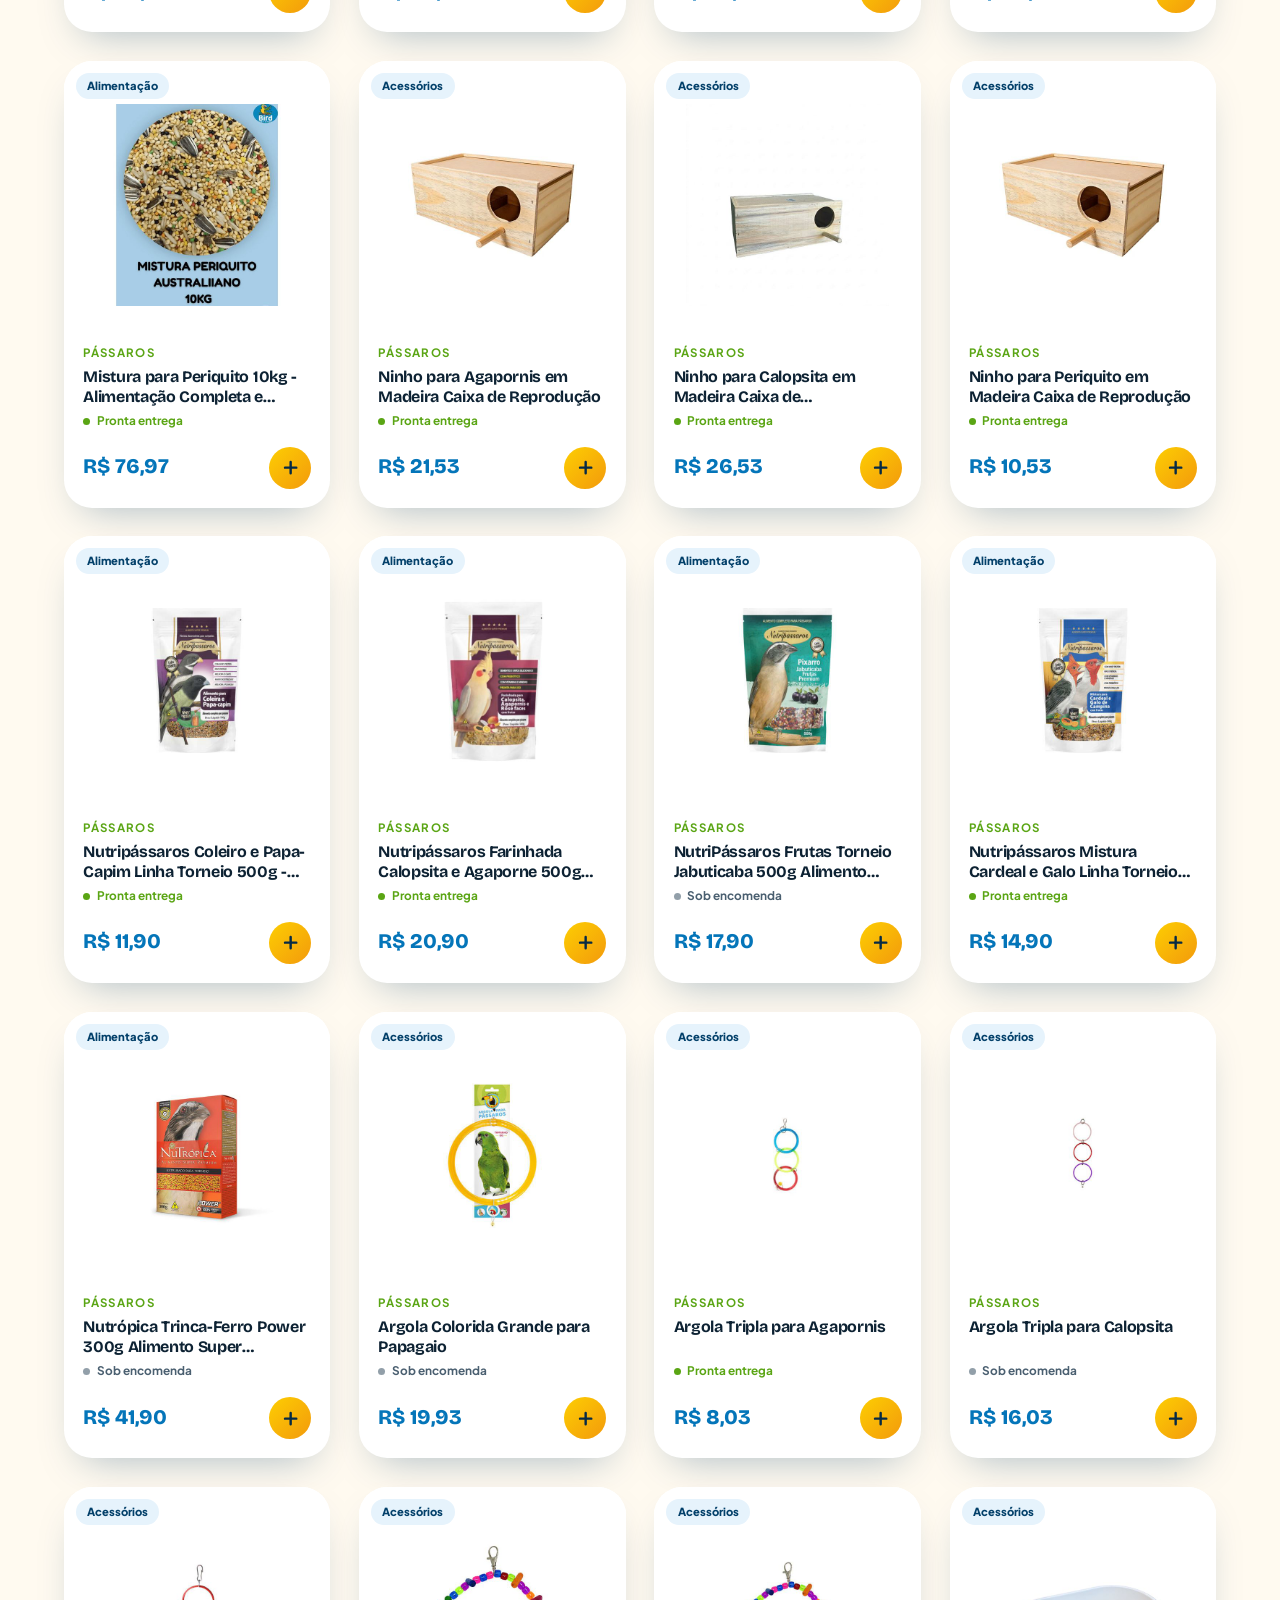
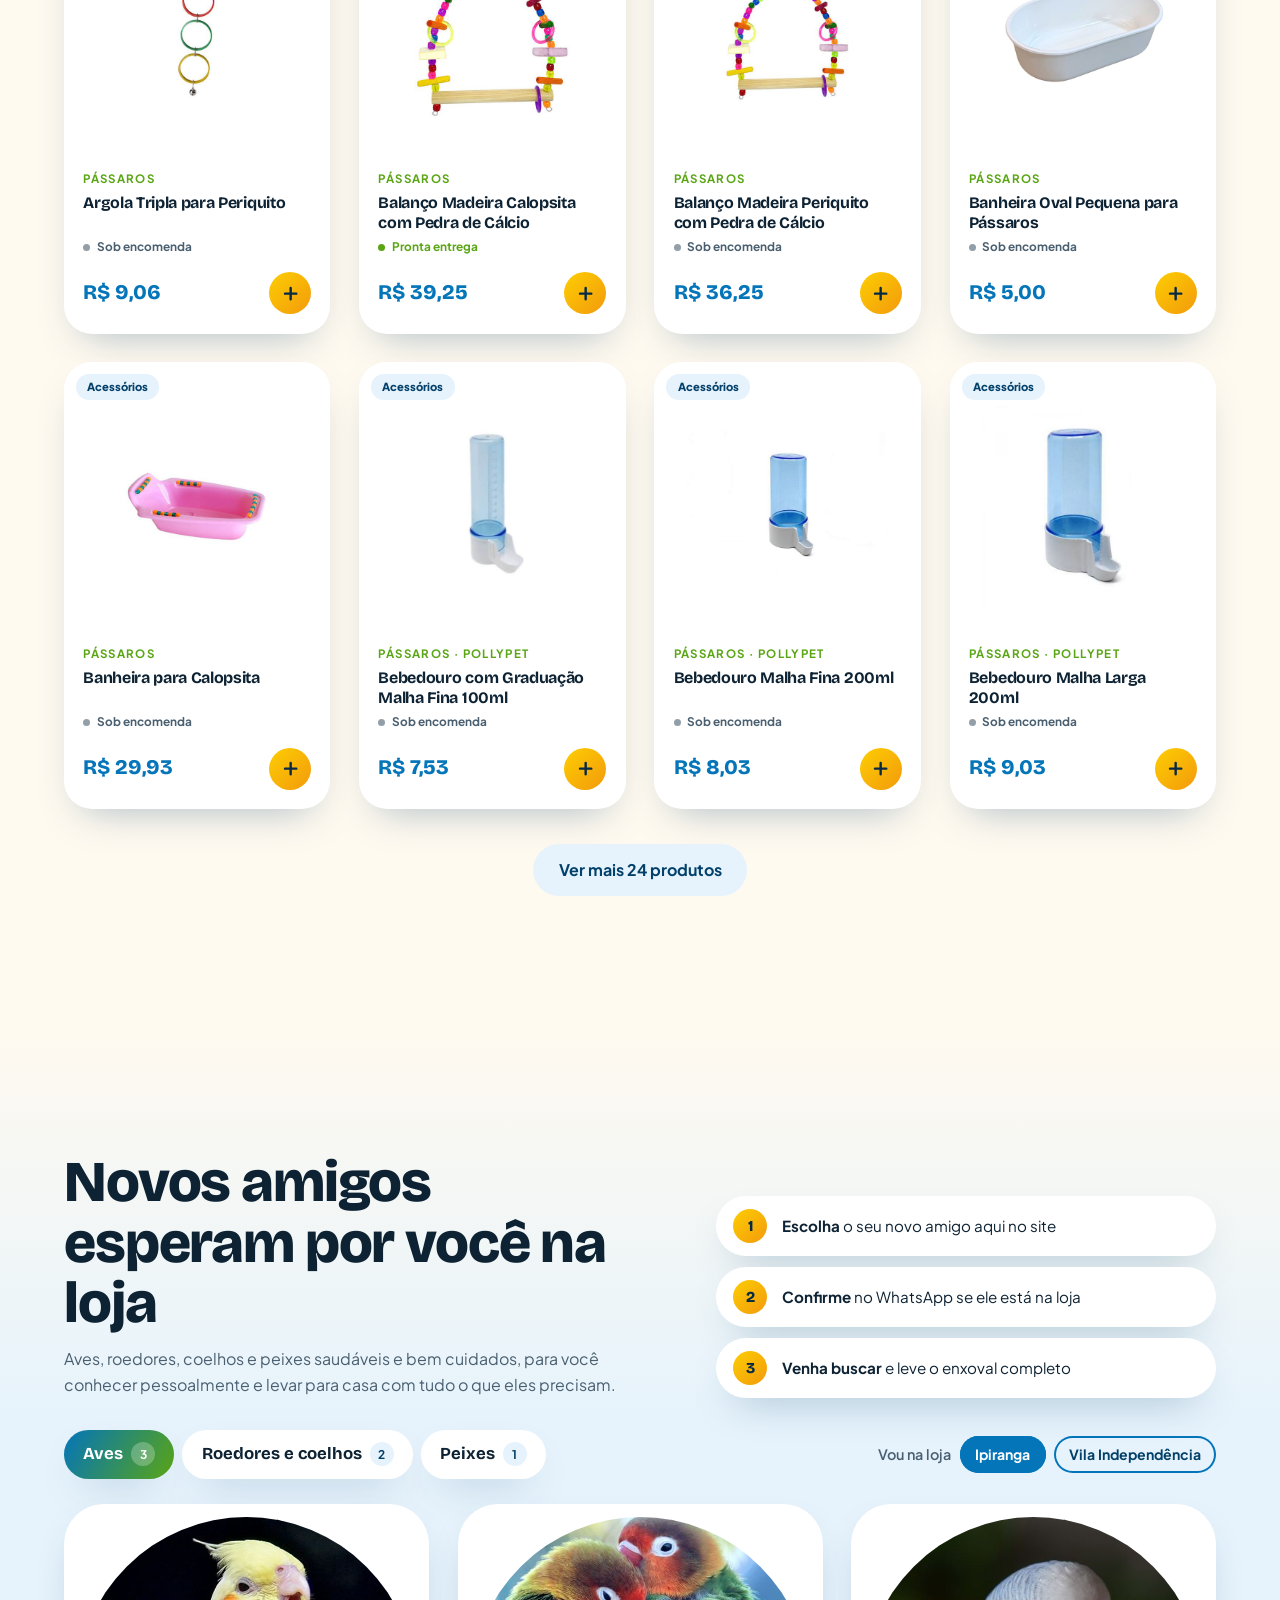
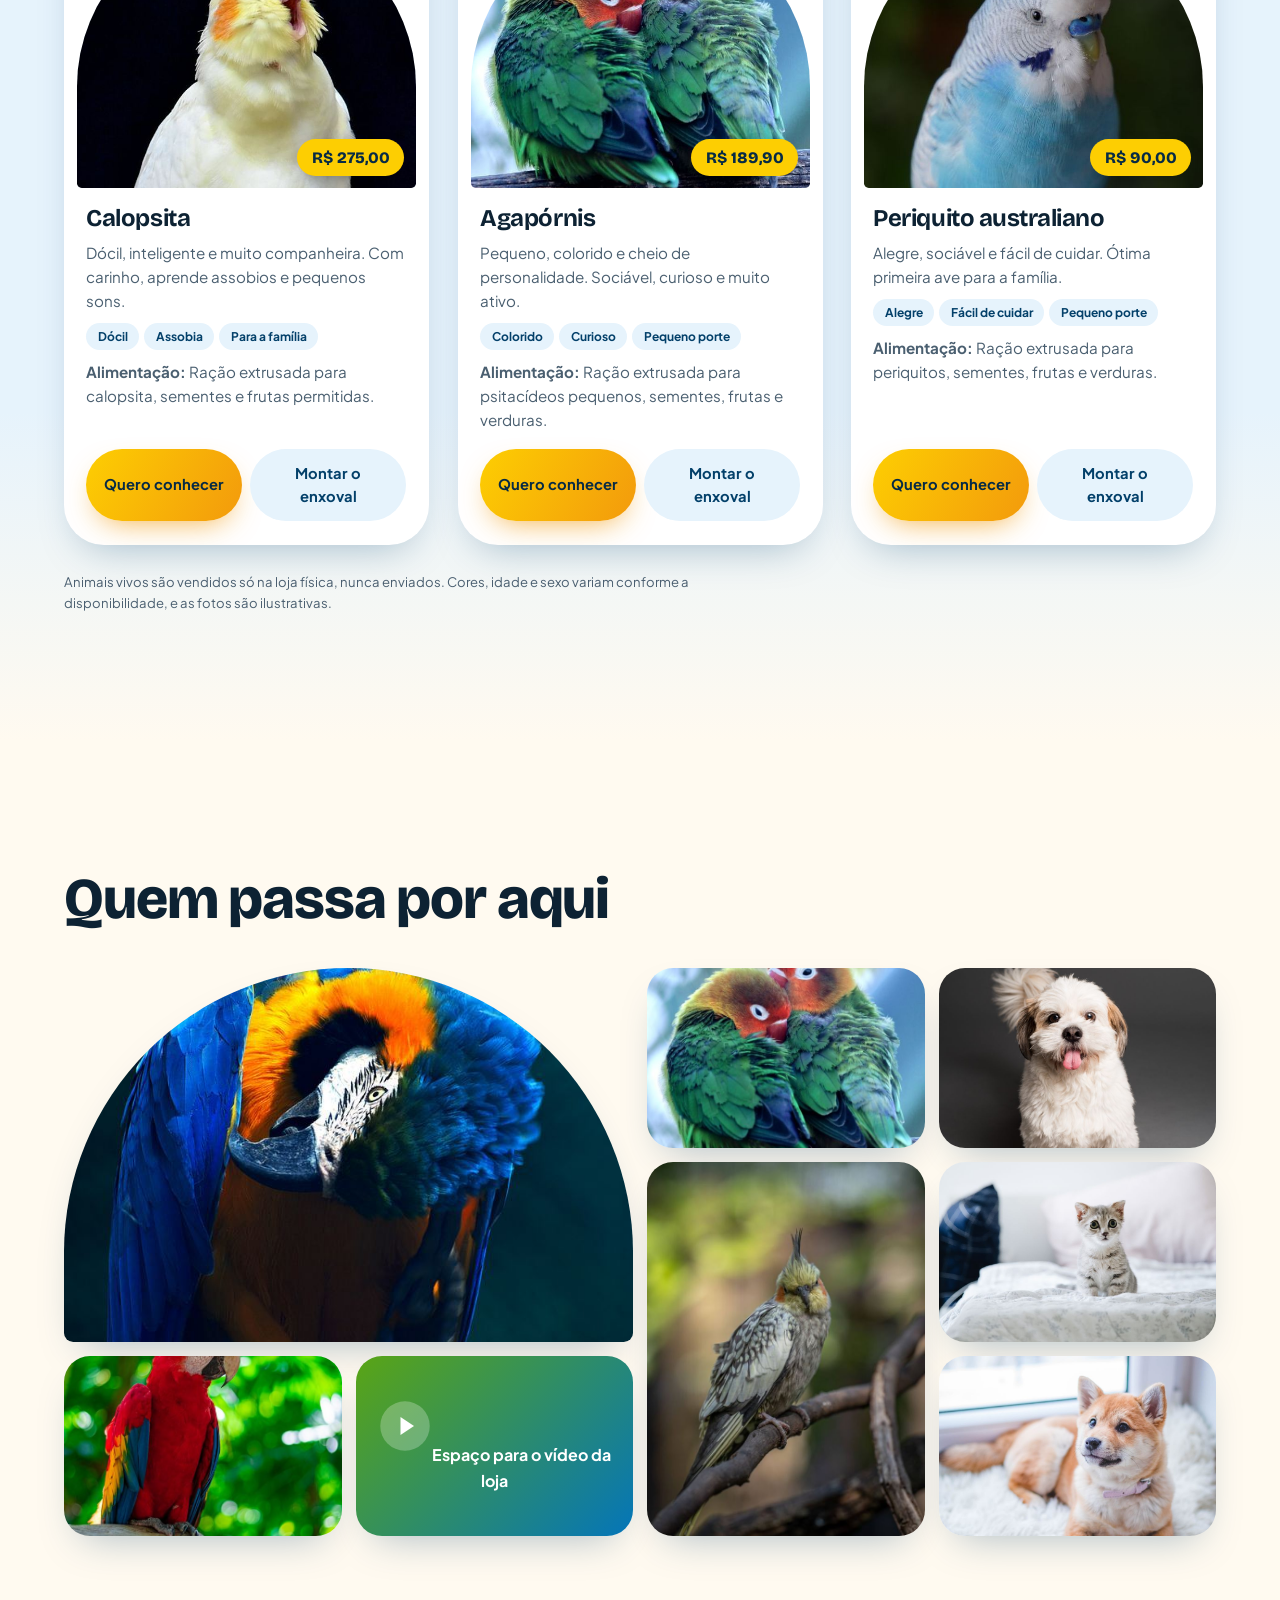
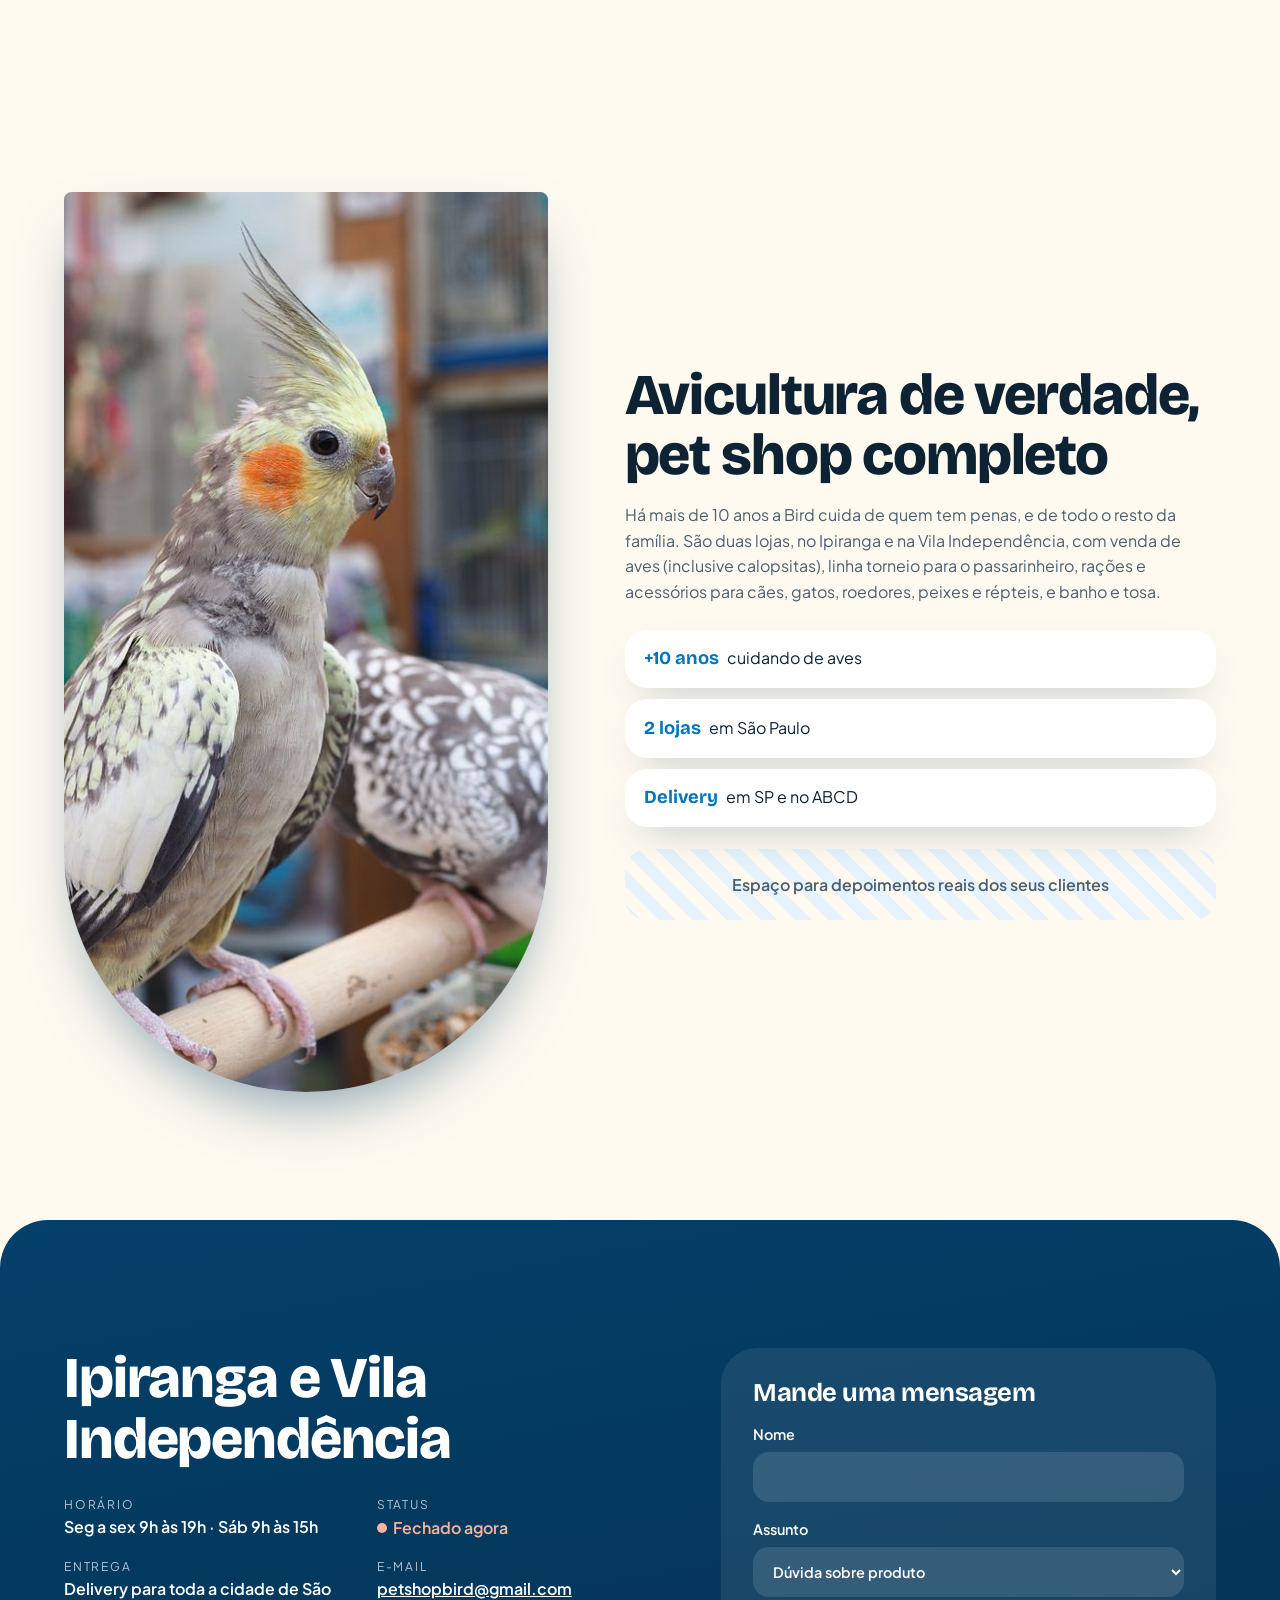
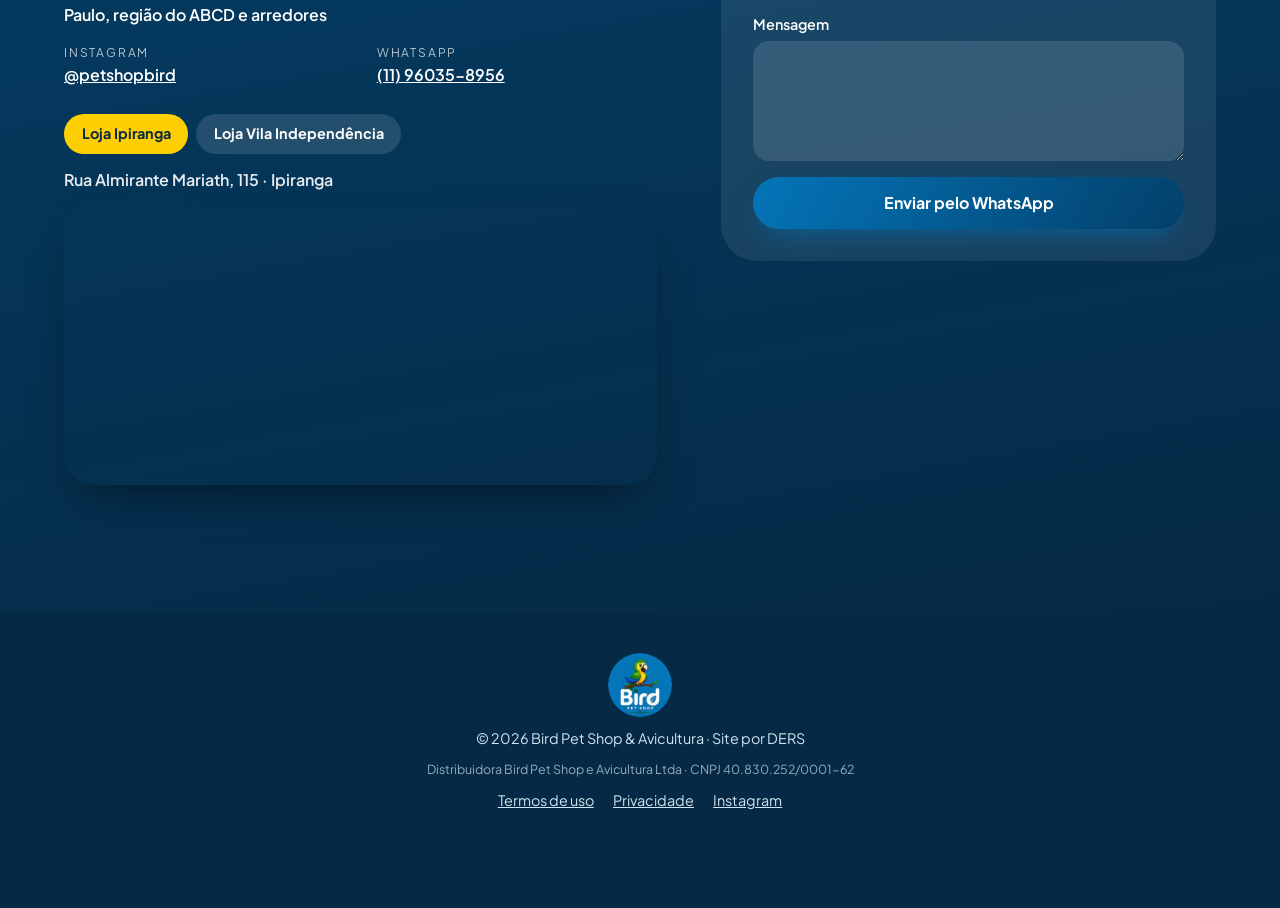
==== commit 7c8222e3: "Intro nova também no computador Co-Authored-By: Claude Opus 5.5 <noreply@anthropic.com> Claude-Sessi" ====
--- a/index.html
+++ b/index.html
@@ -18,7 +18,7 @@
 <link rel="preconnect" href="https://fonts.googleapis.com">
 <link rel="preconnect" href="https://fonts.gstatic.com" crossorigin>
 <link href="https://fonts.googleapis.com/css2?family=Bricolage+Grotesque:opsz,wght@12..96,500;12..96,700;12..96,800&family=Plus+Jakarta+Sans:wght@400;500;600;700&display=swap" rel="stylesheet">
-<link rel="stylesheet" href="styles.css?v=20261126d">
+<link rel="stylesheet" href="styles.css?v=20261126e">
 </head>
 <body>
 
@@ -289,7 +289,7 @@
 
 <div class="toast" id="toast" role="status" aria-live="polite"></div>
 
-<script src="produtos.js?v=20261126d"></script>
-<script src="script.js?v=20261126d"></script>
+<script src="produtos.js?v=20261126e"></script>
+<script src="script.js?v=20261126e"></script>
 </body>
 </html>
--- a/styles.css
+++ b/styles.css
@@ -764,5 +764,5 @@
 .intro-m.abrindo { transform: translateY(-104%); border-radius: 0 0 50% 50% / 0 0 22% 22%; }
 .intro-m.abrindo .im-marca { transition: transform .6s var(--suave), opacity .5s; transform: translateY(-40px) scale(.9); opacity: 0; }
 @media (prefers-color-scheme: dark) { .intro-m { background: linear-gradient(180deg, #cfe9fb 0%, #eaf6ff 48%, #fff3d6 100%); } }
-@media (min-width: 861px) { .intro-m { display: none; } }
-@media (max-width: 860px) { .intro { display: none; } }
+.intro { display: none; }
+@media (min-width: 861px) { .im-marca { width: min(60vw, 560px); } .im-faisca { width: 22px; height: 60px; margin: -30px 0 0 -11px; } }
